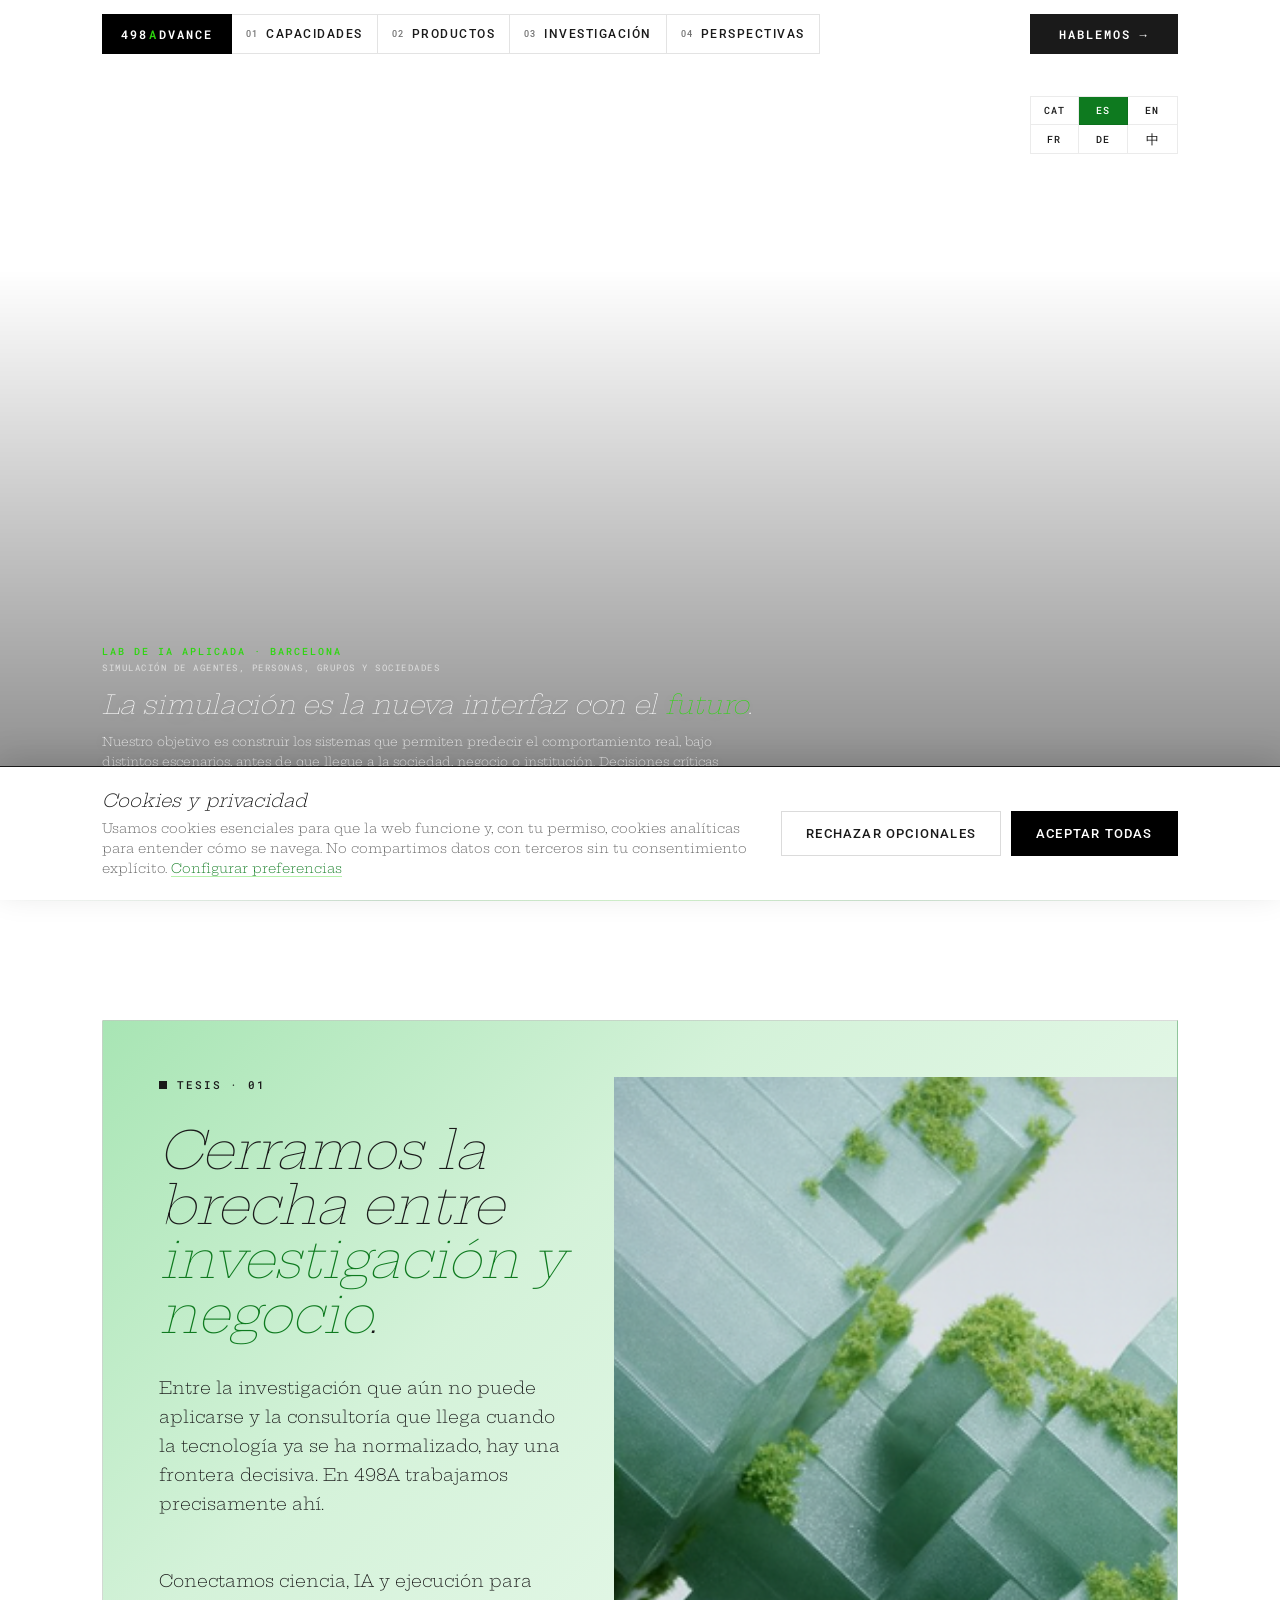
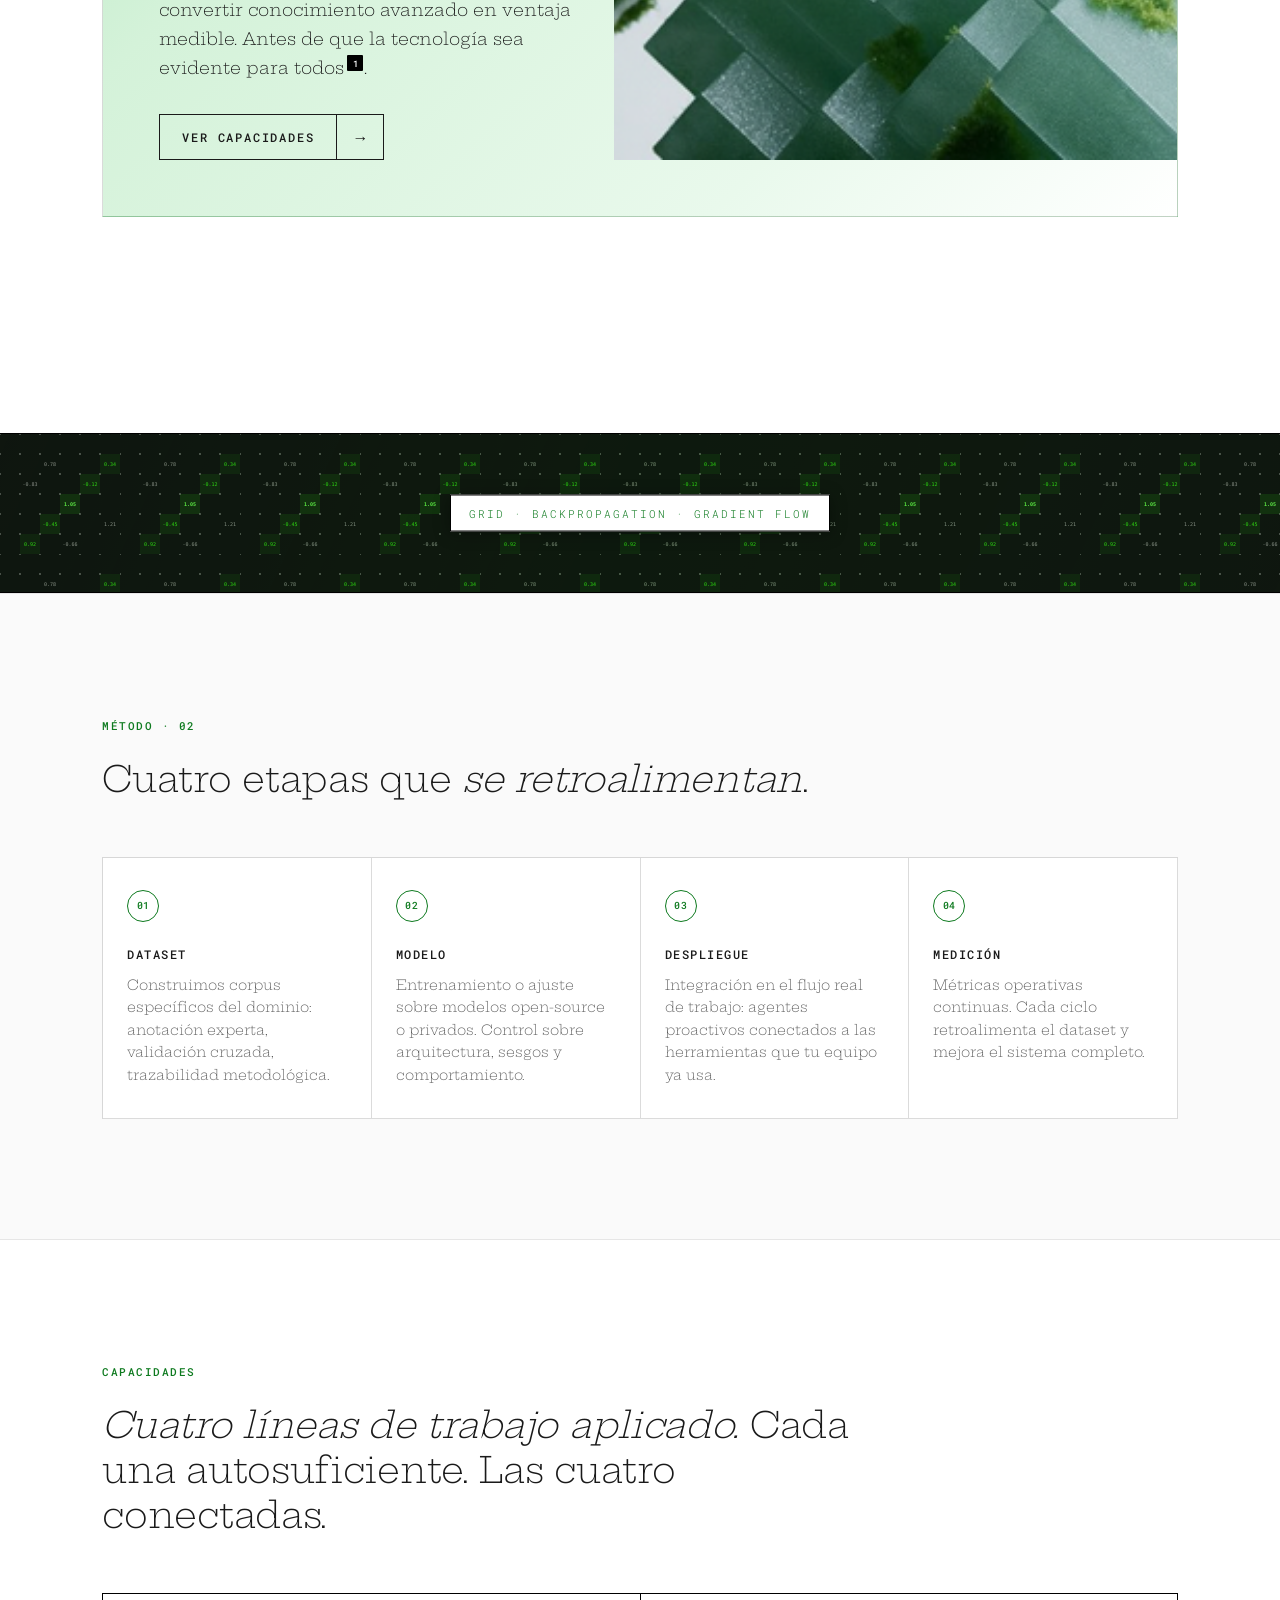
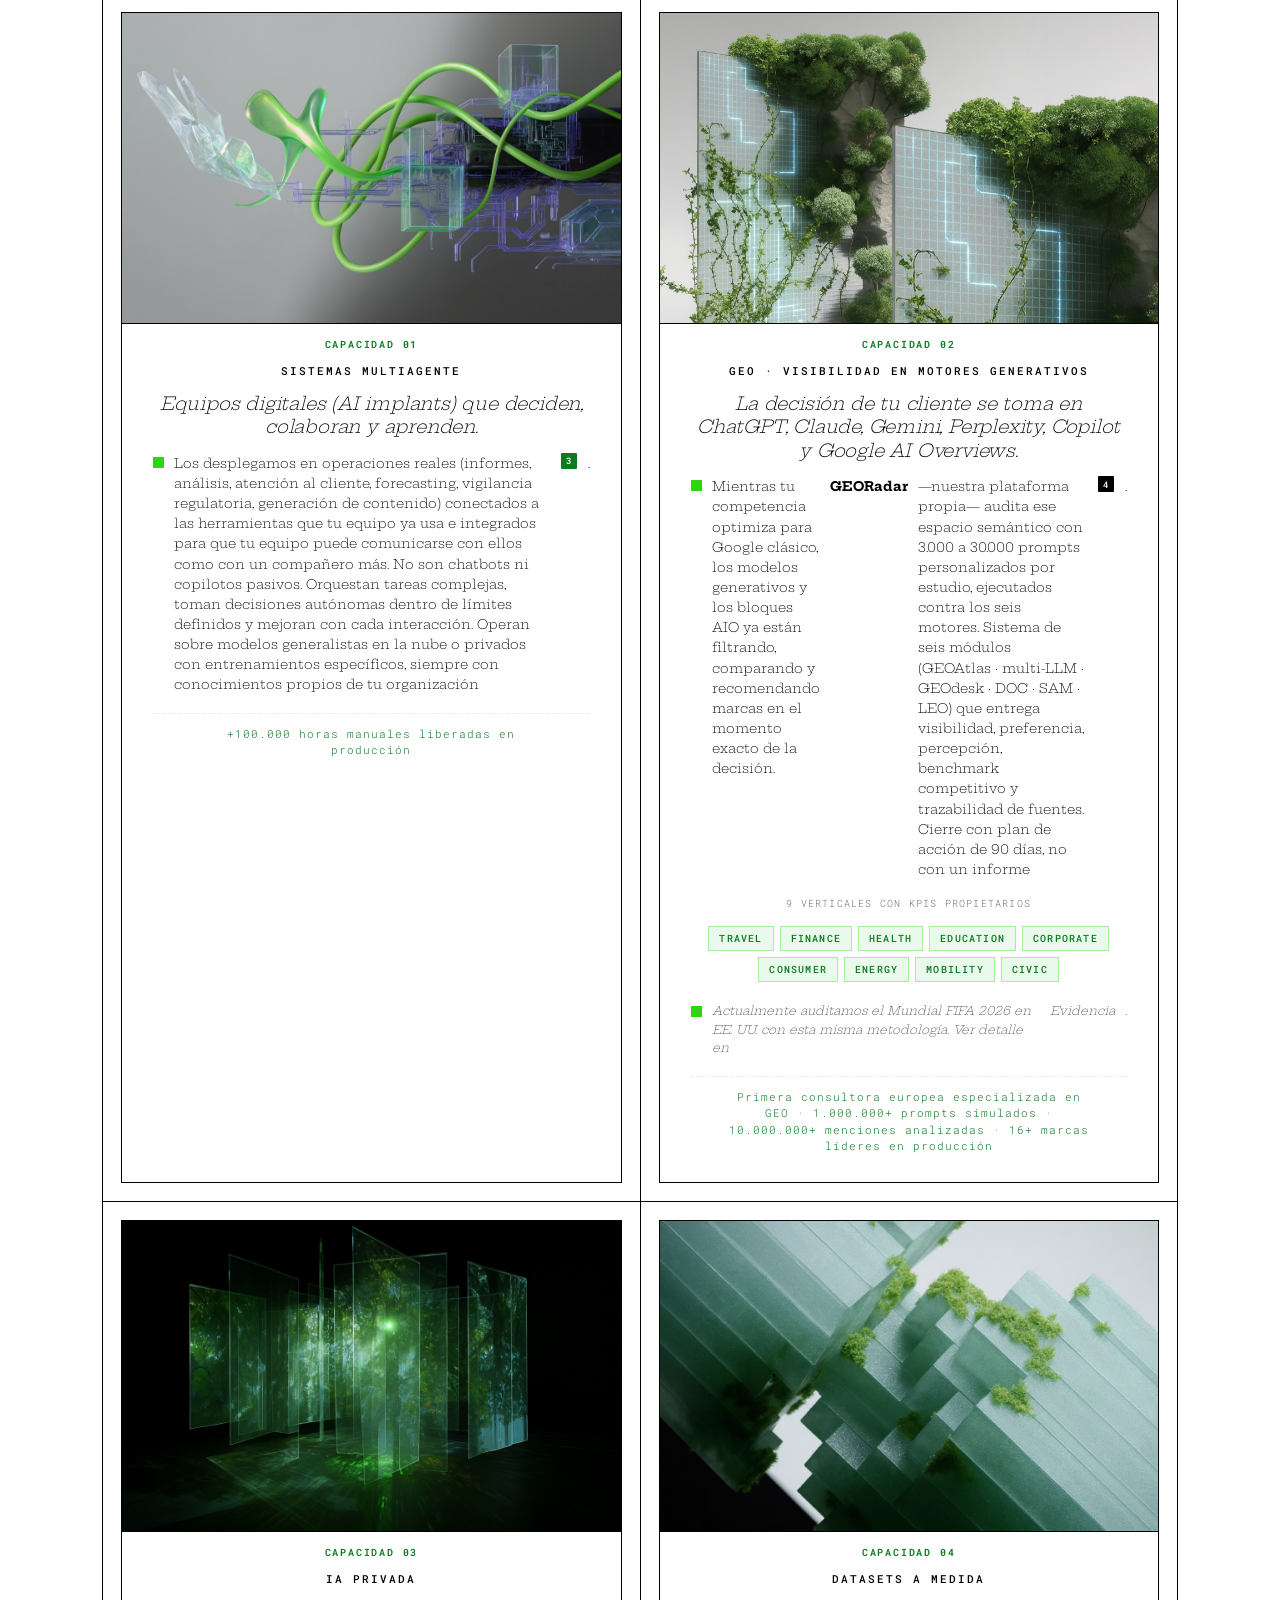
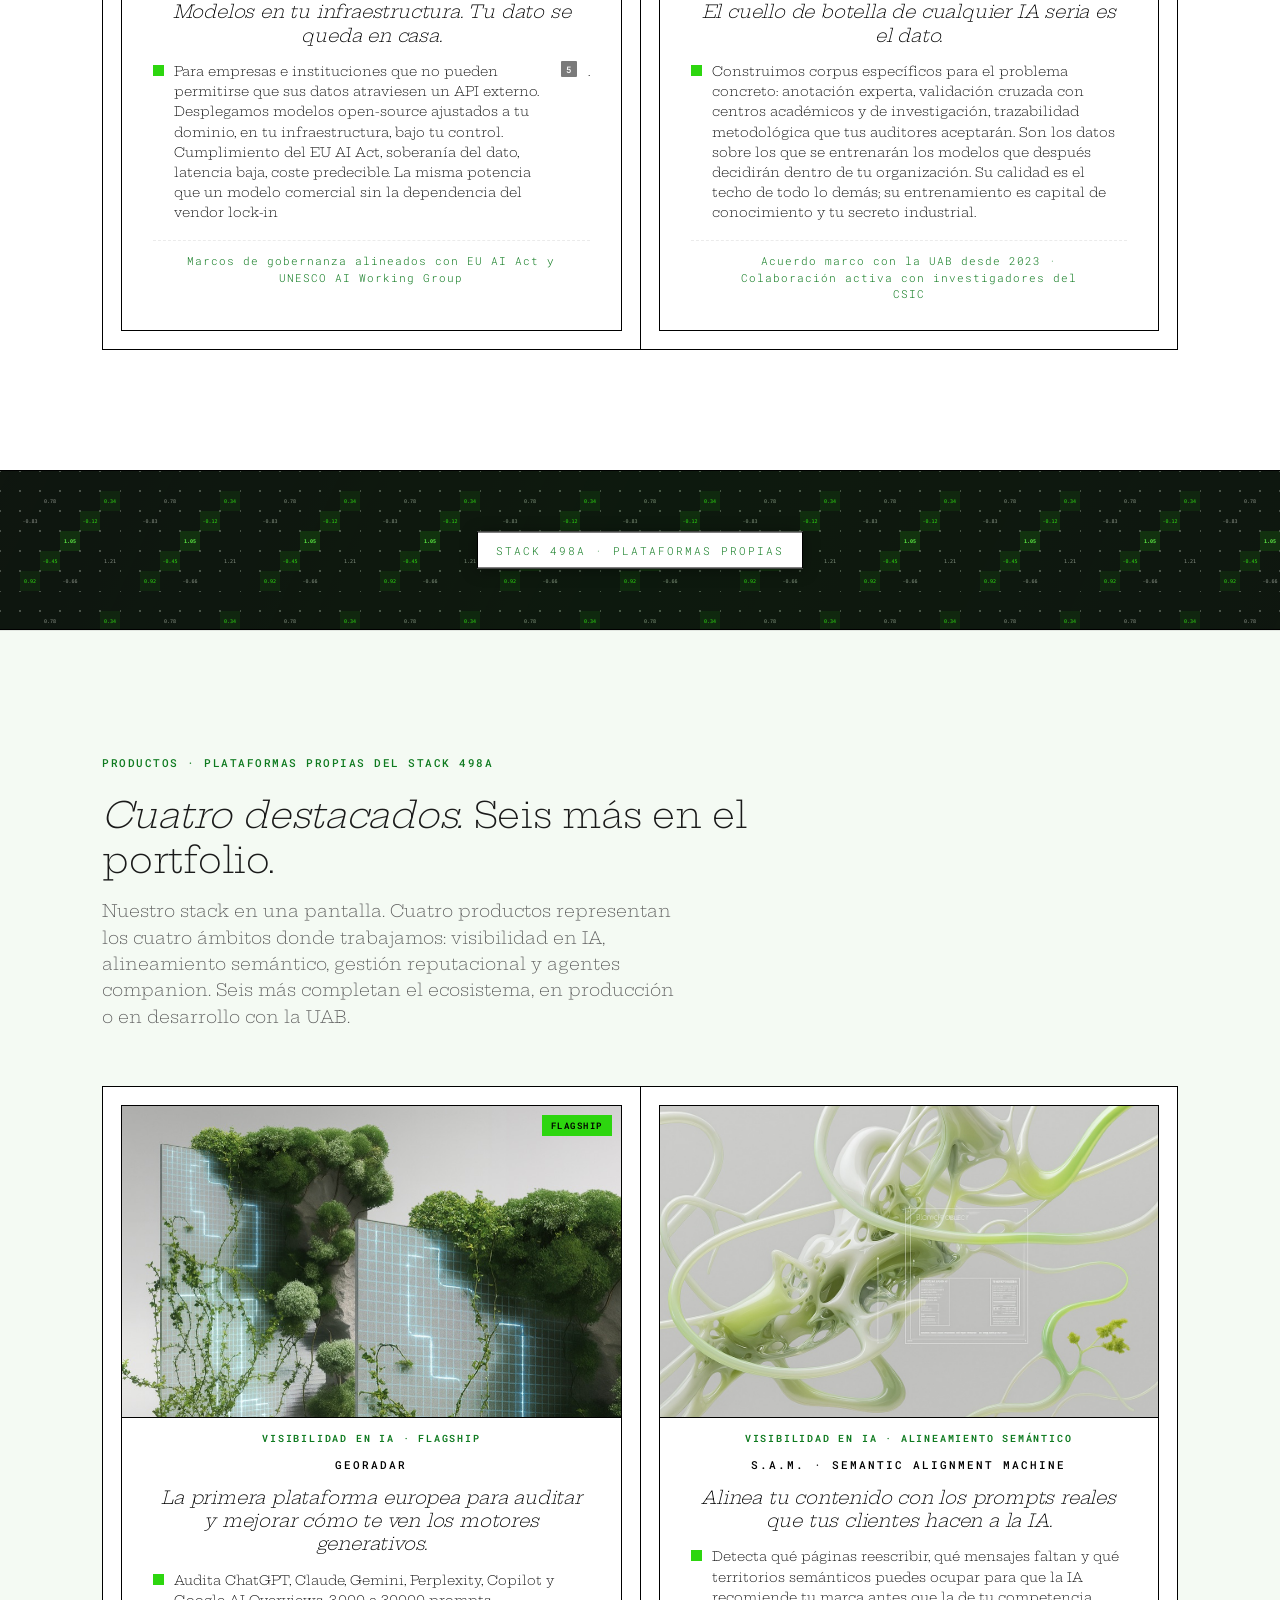
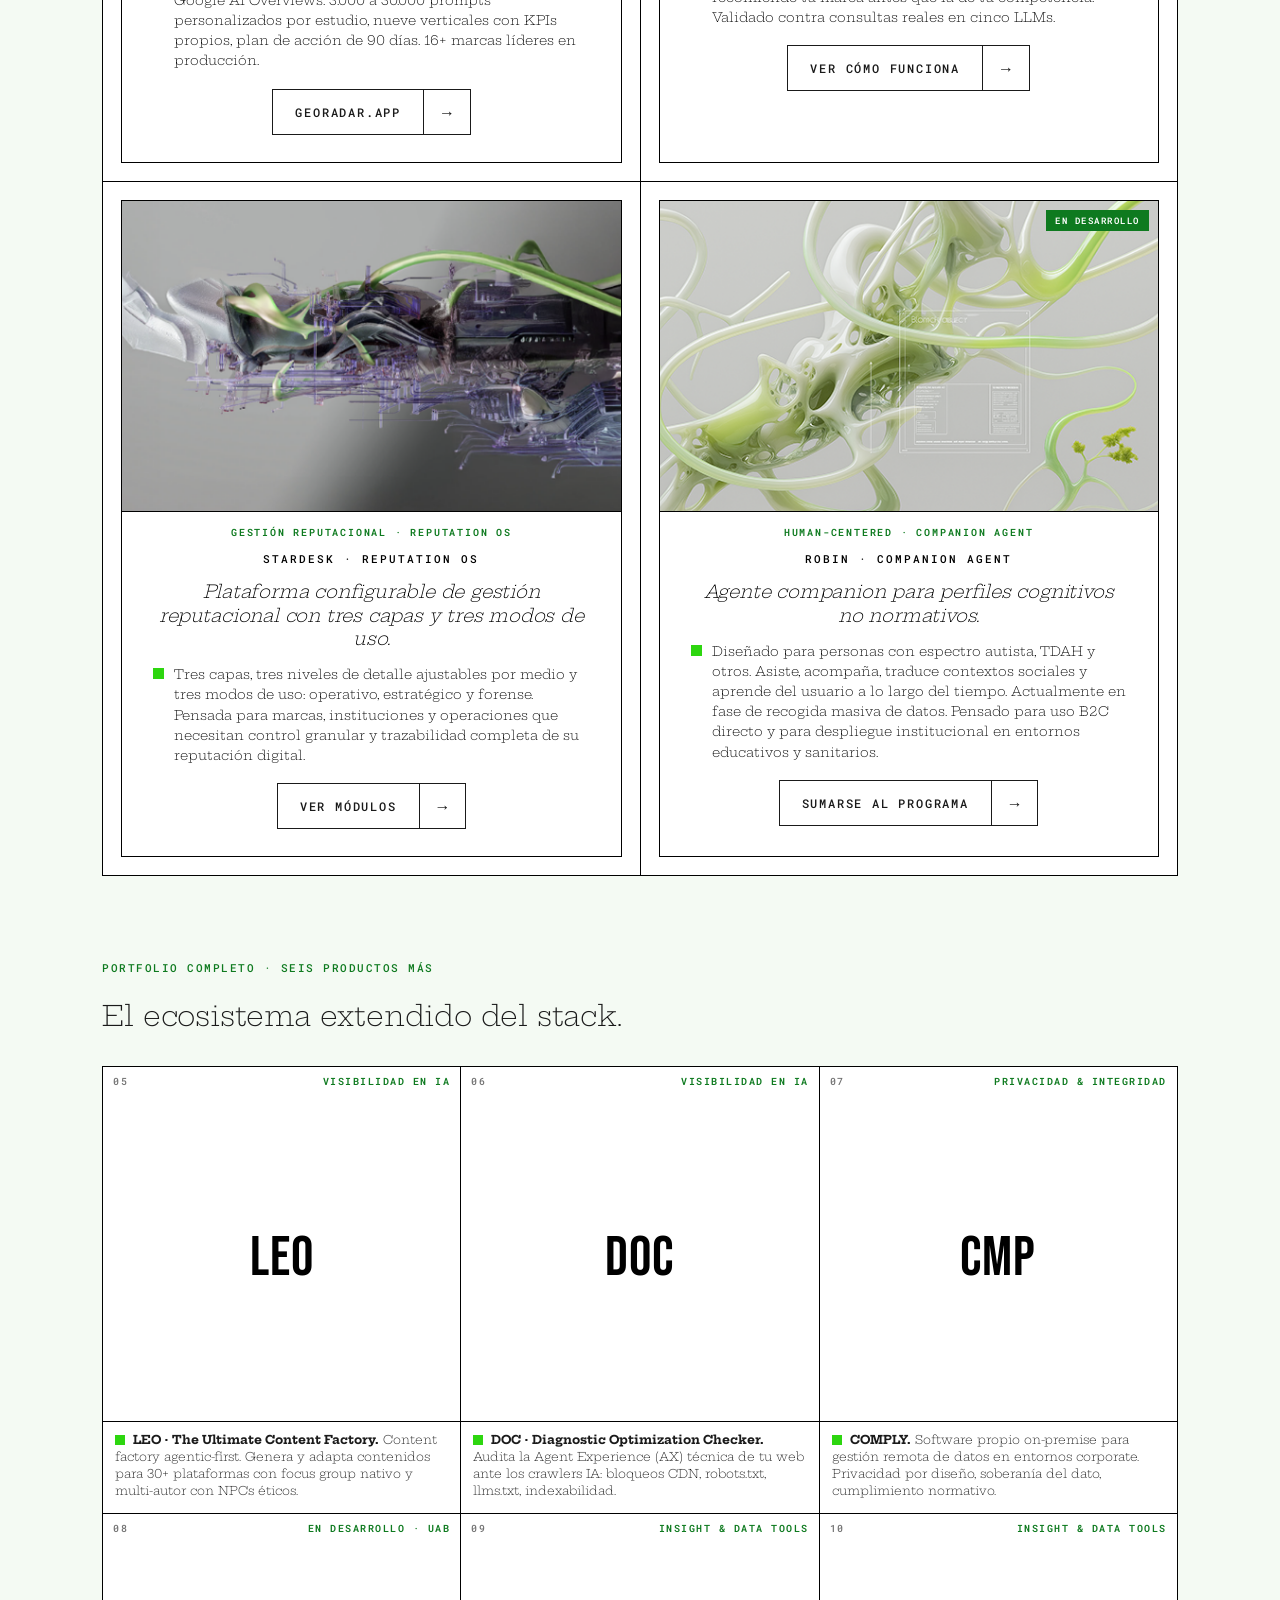
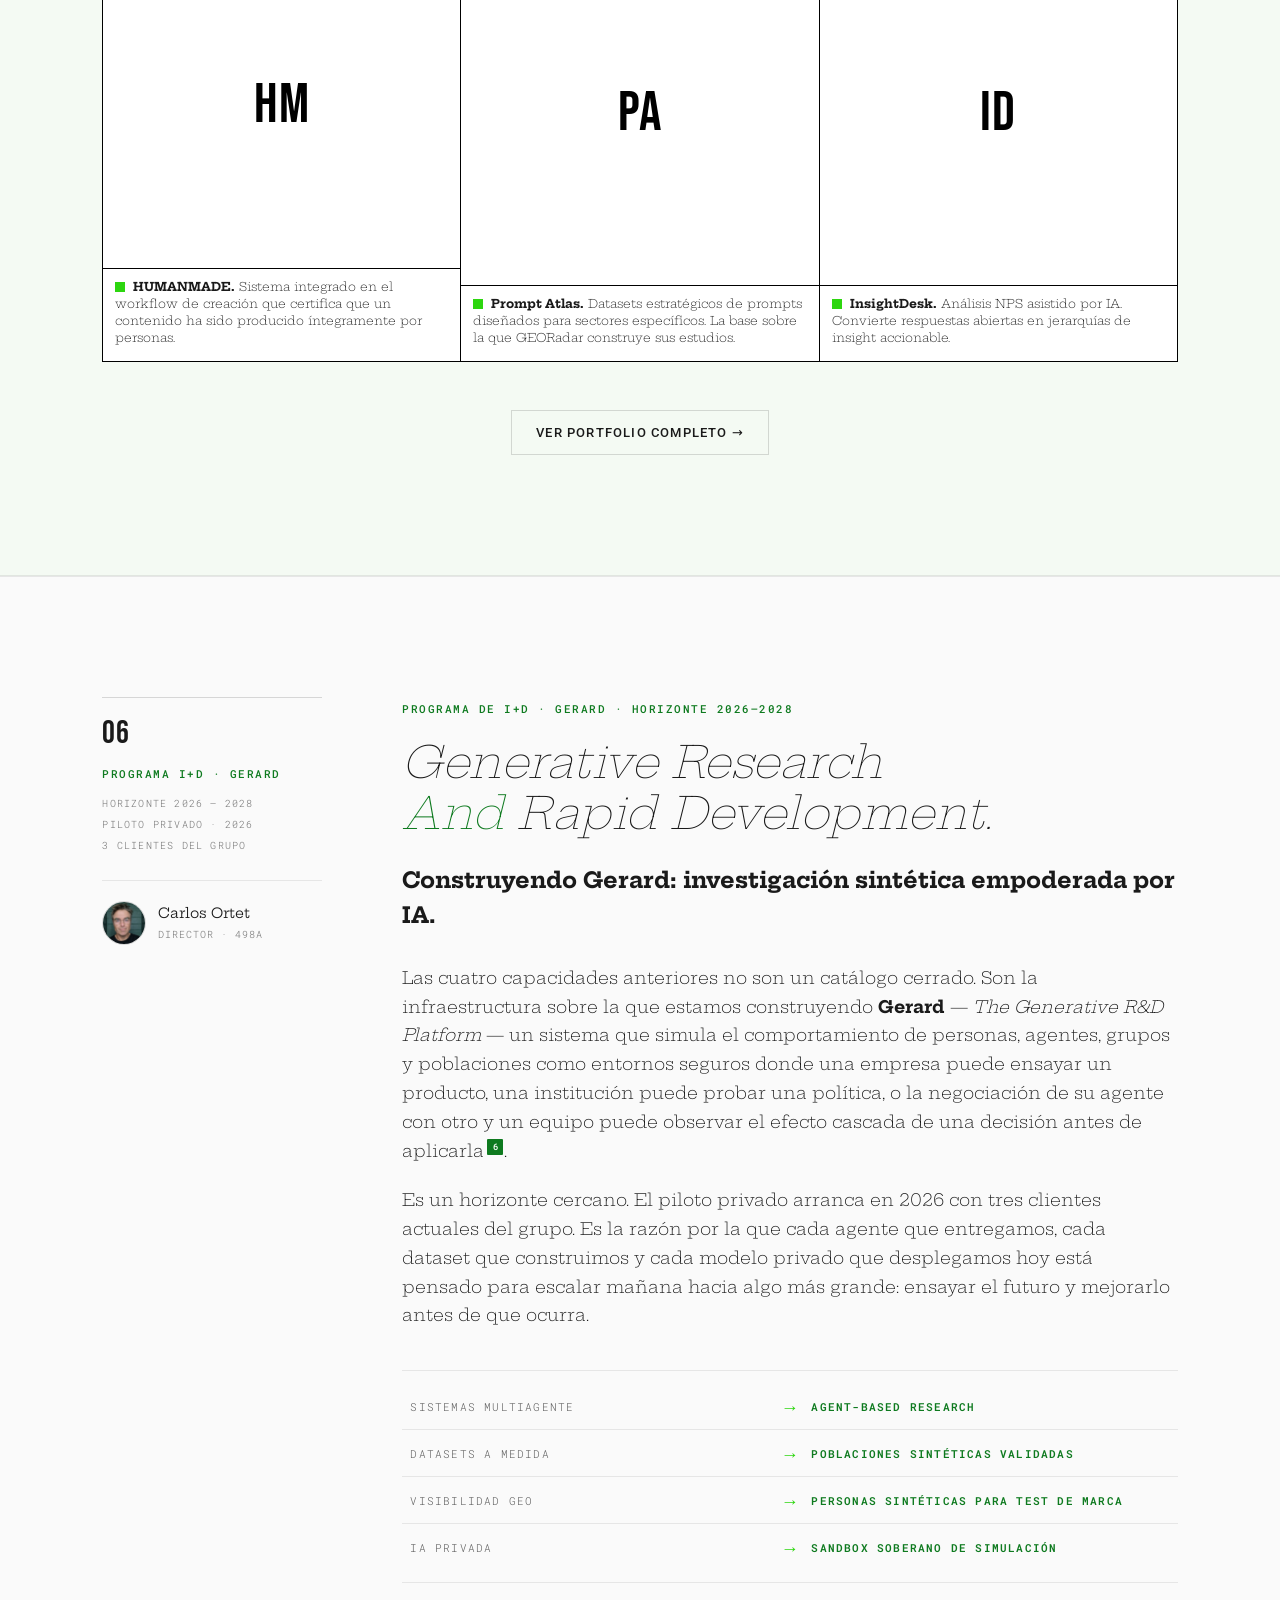
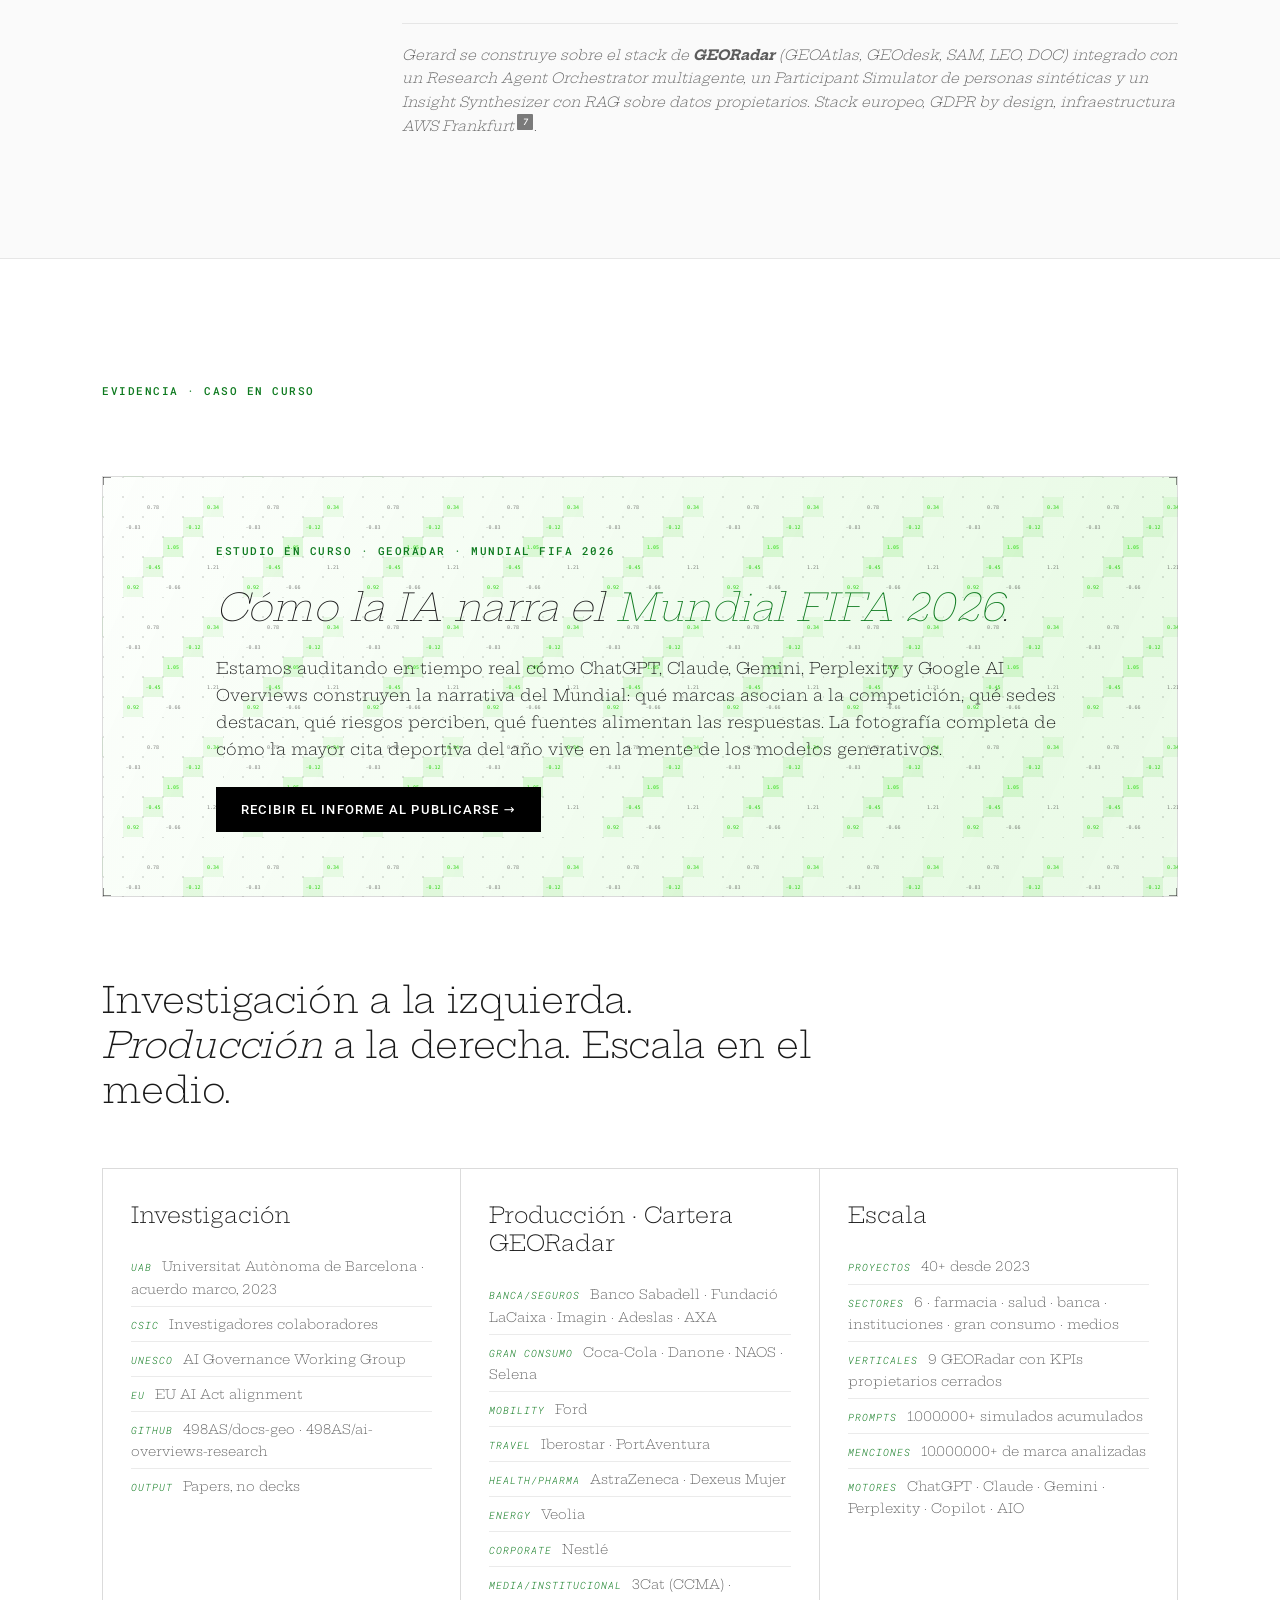
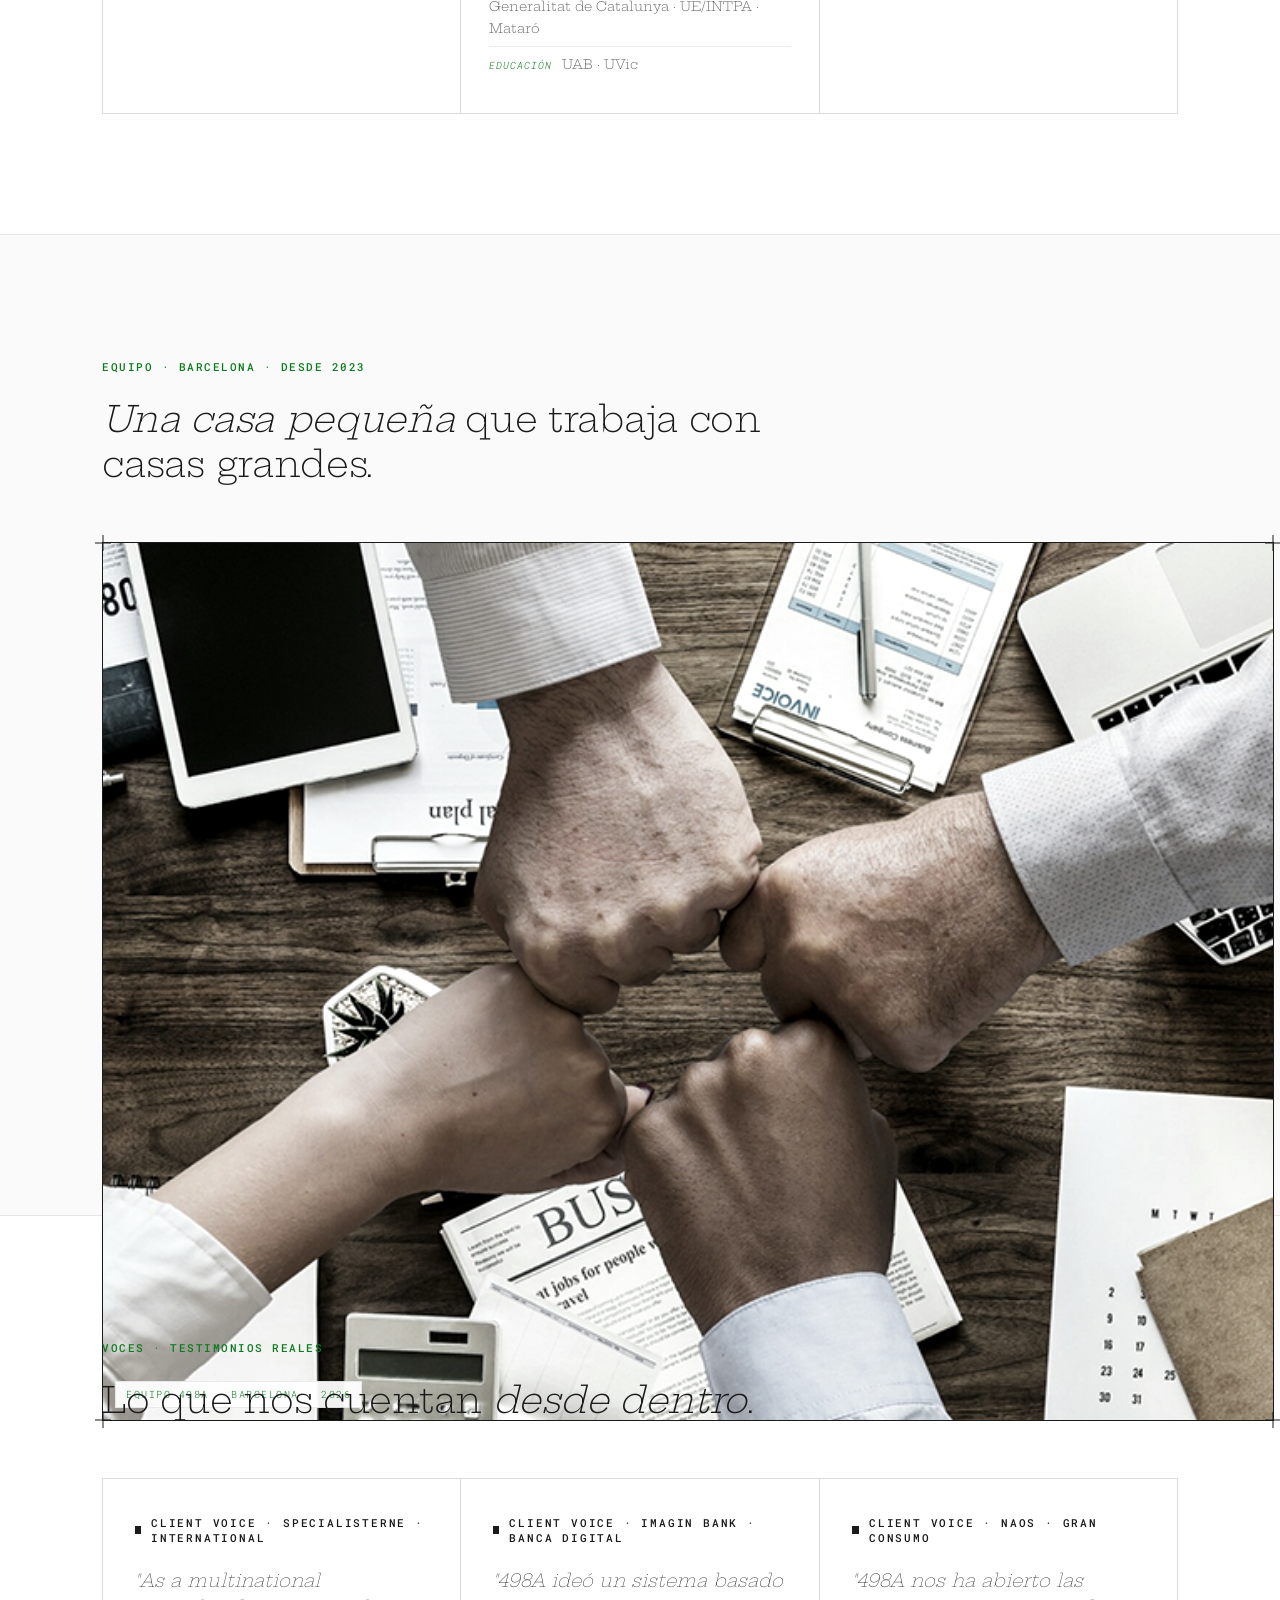
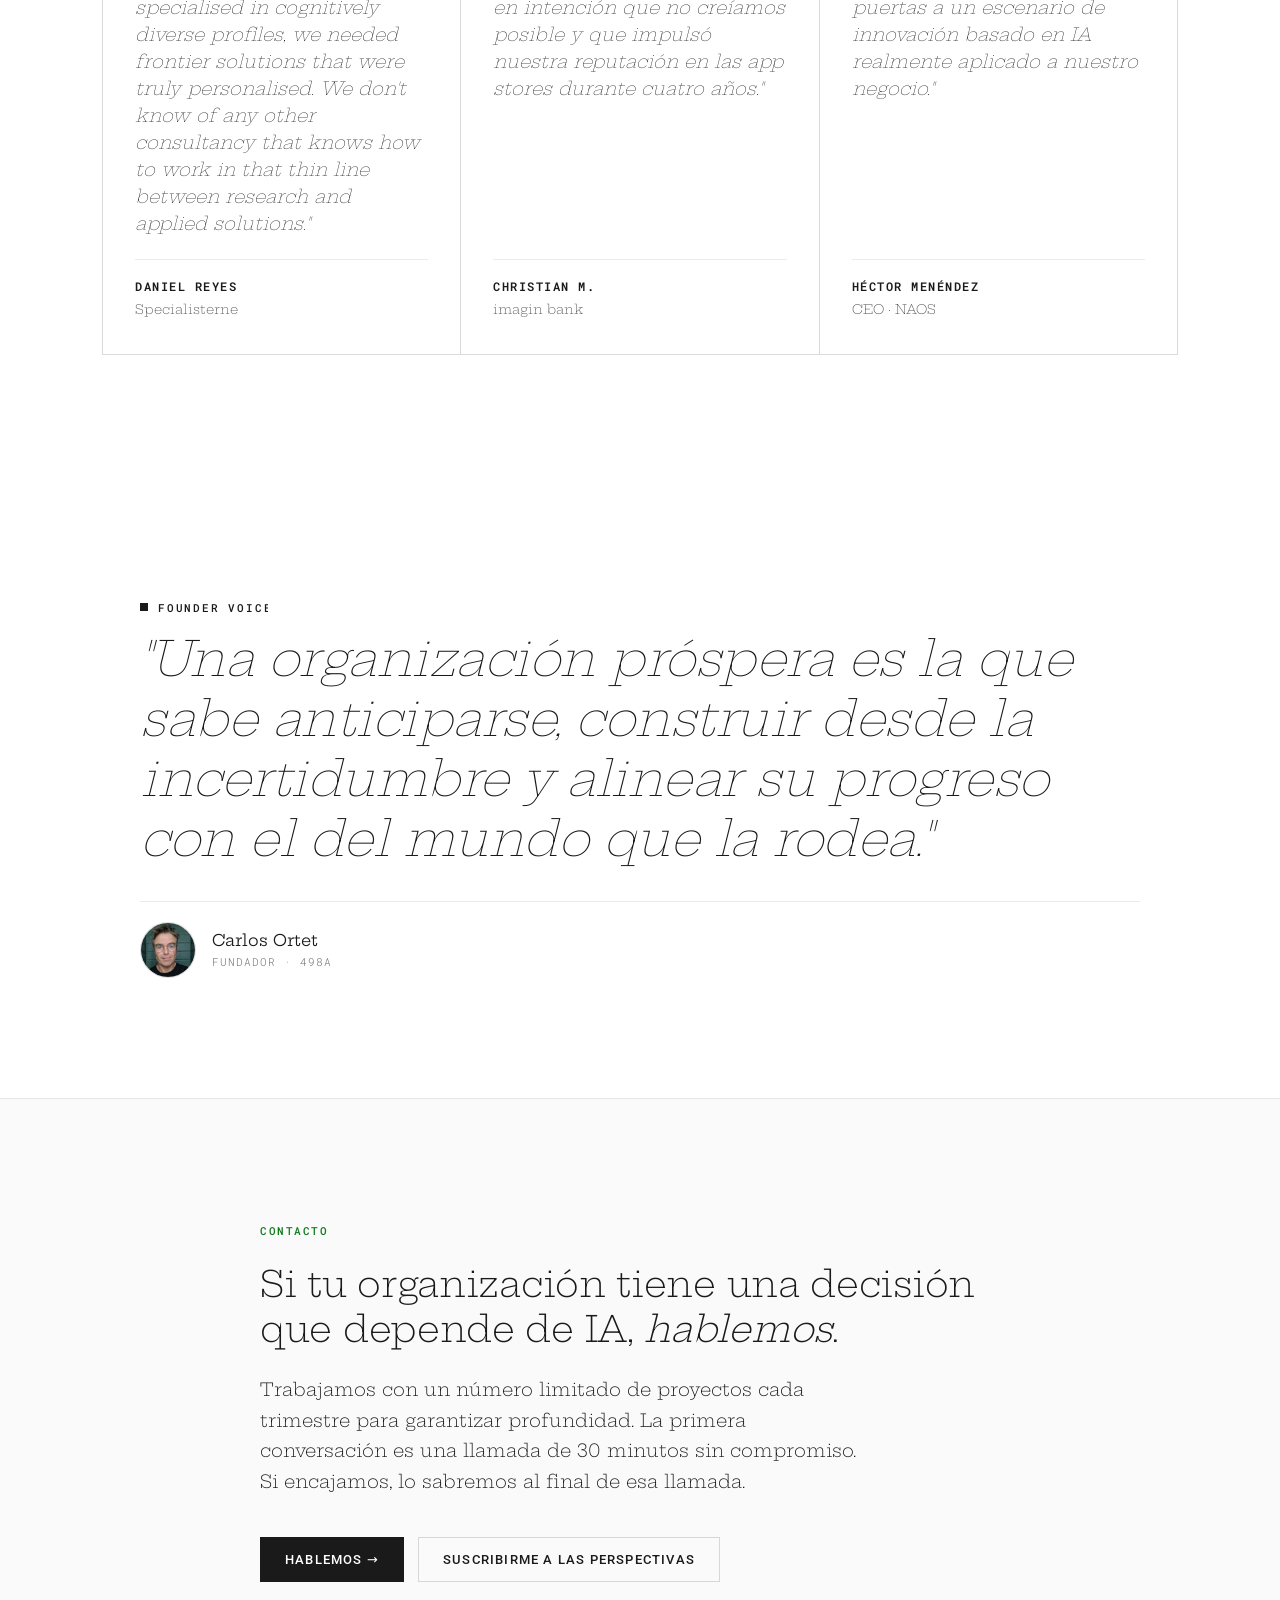
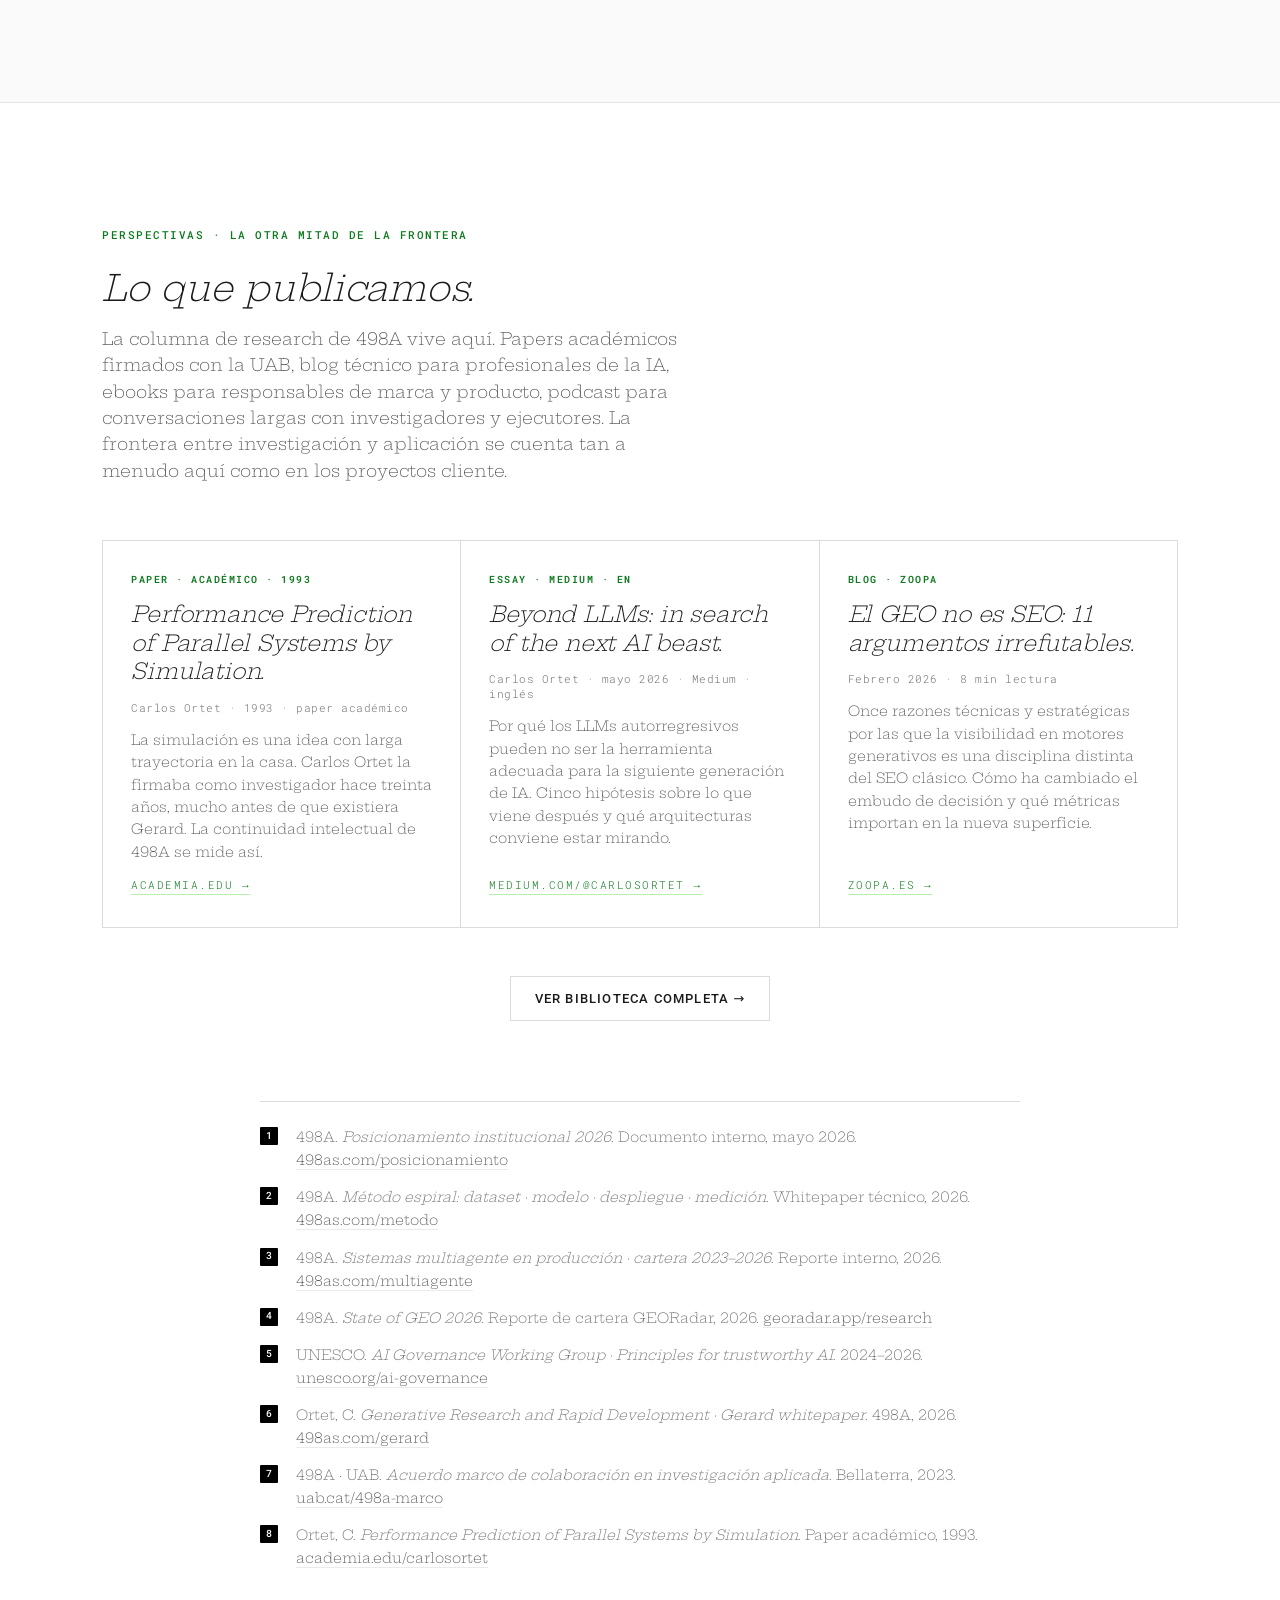
==== 498Adesign/index.html @ a508c4d8 "metodo · v2 · reducción al 30% (eliminados 2 párrafos de body) Aplicada opción B del análisis: mante" ====
<!doctype html>
<html lang="es">
<head>
<meta charset="utf-8">
<meta name="viewport" content="width=device-width,initial-scale=1">
<title>498A · Consultoría de IA aplicada · Investigación con horizonte Gerard · Barcelona</title>
<meta name="description" content="498A es una consultora de IA aplicada con un programa de investigación a medio plazo orientado a la simulación de personas, grupos y sociedades. Barcelona, desde 2023.">
<link rel="stylesheet" href="tokens.css">
<style>
  /* ===================================================================
     498A · home pública v1 · 2026-05-19
     Reutiliza el CSS de componentes del playground v6.
     Eliminados: módulos UI (forms/badges/table/code), blog-post demo.
     =================================================================== */

  * { box-sizing: border-box; margin: 0; padding: 0; }
  html, body {
    background: var(--498-white);
    color: #1A1A1A;
    font-family: var(--498-family-body);
    font-weight: 300;
    -webkit-font-smoothing: antialiased;
  }
  img, video { max-width: 100%; display: block; }

  :root {
    --pg-line:        rgba(0, 0, 0, .08);
    --pg-line-strong: rgba(0, 0, 0, .14);
    --pg-line-mid:    rgba(0, 0, 0, .11);
    --pg-text:        #1A1A1A;
    --pg-text-muted:  #5C5C5C;
    --pg-text-faint:  #717171;
    --pg-paper:       #FAFAFA;
    --pg-paper-green: #F4FAF3;
    --pg-section-pad-y: 120px;

    --pg-pattern: url('assets/patterns/grid-backprop.svg');
    --pg-rail-width: 148px;
  }

  @media (max-width: 900px) {
    :root { --pg-section-pad-y: 72px; }
  }

  section {
    padding: var(--pg-section-pad-y) var(--498-page-pad);
    position: relative;
  }
  .container { max-width: var(--498-content-max); margin: 0 auto; }
  .narrow    { max-width: 760px;  margin: 0 auto; }

  /* === ACCESIBILIDAD === */
  .skip-link {
    position: fixed; top: 0; left: 0; z-index: 100;
    padding: 14px 22px;
    background: var(--498-black); color: var(--498-white);
    font-family: var(--498-family-mono); font-size: 13px;
    letter-spacing: 1.5px; text-transform: uppercase; font-weight: 600;
    text-decoration: none;
    border: 2px solid var(--498-green);
    transform: translateY(-150%);
    transition: transform .15s ease-out;
  }
  .skip-link:focus { transform: translateY(0); outline: none; }

  a:focus-visible, button:focus-visible, input:focus-visible,
  select:focus-visible, textarea:focus-visible, [tabindex]:focus-visible {
    outline: 2px solid var(--498-green);
    outline-offset: 2px;
    border-radius: 0;
  }
  .cookie-toggle input:focus-visible + .cookie-toggle__track {
    outline: 2px solid var(--498-green);
    outline-offset: 2px;
  }

  .sr-only {
    position: absolute;
    width: 1px; height: 1px;
    padding: 0; margin: -1px;
    overflow: hidden;
    clip: rect(0, 0, 0, 0);
    white-space: nowrap;
    border: 0;
  }

  /* === TIPOGRAFÍA === */
  h1, h2, h3, h4 { color: var(--pg-text); font-weight: 300; }
  p { color: var(--pg-text-muted); }

  .ed-display-1 {
    font-family: var(--498-family-body); font-style: italic; font-weight: 200;
    font-size: 64px; line-height: 1.05; letter-spacing: -1.2px;
    color: var(--pg-text);
  }
  .ed-display-2 {
    font-family: var(--498-family-body); font-style: italic; font-weight: 200;
    font-size: 44px; line-height: 1.15; letter-spacing: -.5px;
  }
  .ed-display-3 {
    font-family: var(--498-family-body); font-weight: 300;
    font-size: 36px; line-height: 1.25; letter-spacing: -.3px;
  }
  .ed-h2 {
    font-family: var(--498-family-body); font-weight: 300;
    font-size: 28px; line-height: 1.3; letter-spacing: -.2px;
  }
  .ed-h3 {
    font-family: var(--498-family-body); font-weight: 300;
    font-size: 22px; line-height: 1.35; letter-spacing: -.1px;
  }
  .ed-lead {
    font-family: var(--498-family-body); font-weight: 300;
    font-size: 22px; line-height: 1.55; color: var(--pg-text);
  }
  .ed-body {
    font-family: var(--498-family-body); font-weight: 300;
    font-size: 16px; line-height: 1.7; color: var(--pg-text-muted);
  }
  .ed-small {
    font-family: var(--498-family-body); font-weight: 300;
    font-size: 14px; line-height: 1.65; color: var(--pg-text-muted);
  }
  @media (max-width: 720px) {
    .ed-display-1 { font-size: 40px; }
    .ed-display-2 { font-size: 30px; }
    .ed-display-3 { font-size: 26px; }
    .ed-h2 { font-size: 22px; }
    .ed-lead { font-size: 18px; }
  }

  .eyebrow {
    font-family: var(--498-family-mono);
    font-size: 11px;
    letter-spacing: 1.5px;
    text-transform: uppercase;
    color: var(--498-green-deep);
    font-weight: 500;
    display: inline-block;
    margin-bottom: 20px;
  }

  /* === NAV === */
  .nav {
    position: fixed; top: 0; left: 0; right: 0; z-index: 30;
    display: flex; align-items: stretch;
    padding: 14px var(--498-page-pad);
    background: transparent;
    border-bottom: 0;
    gap: 0;
  }
  .nav__brand-box {
    display: inline-flex; align-items: center;
    padding: 0 18px;
    background: var(--498-black);
    color: var(--498-white);
    border: 1px solid var(--498-black);
    font-family: var(--498-family-mono); font-size: 12px;
    letter-spacing: 2px; text-transform: uppercase; font-weight: 600;
    text-decoration: none;
    white-space: nowrap;
    height: 40px;
    transition: background .2s;
  }
  .nav__brand-box em { color: var(--498-green); font-style: normal; margin: 0 1px; }
  .nav__brand-box:hover { background: var(--498-green-deep); border-color: var(--498-green-deep); }

  .nav__links { display: inline-flex; }
  .nav__link-box {
    display: inline-flex; align-items: center;
    padding: 0 14px;
    border: 1px solid var(--pg-line-mid);
    border-left: 0;
    color: var(--pg-text); text-decoration: none;
    font-family: var(--498-family-ui); font-size: 12px;
    letter-spacing: 1.5px; text-transform: uppercase; font-weight: 500;
    background: var(--498-white);
    height: 40px;
    transition: border-color .2s, color .2s, background .2s;
  }
  .nav__link-box:hover {
    border-color: var(--498-green-deep);
    color: var(--498-green-deep);
    background: var(--498-green-50);
    z-index: 1;
  }
  .nav__link-box .num {
    font-size: 9px; color: var(--pg-text-faint); margin-right: 8px; letter-spacing: 1px;
  }
  .nav__link-box:hover .num { color: var(--498-green-deep); }

  .nav__spacer { flex: 1; background: transparent; border: 0; height: 40px; }

  .nav__cta-box {
    display: inline-flex; align-items: center; justify-content: center;
    padding: 0 18px;
    width: var(--pg-rail-width);
    background: var(--pg-text); color: var(--498-white);
    font-family: var(--498-family-mono); font-size: 12px;
    letter-spacing: 2px; text-transform: uppercase; font-weight: 600;
    text-decoration: none;
    border: 1px solid var(--pg-text);
    height: 40px;
    transition: background .2s, border-color .2s;
  }
  .nav__cta-box:hover { background: var(--498-green-deep); border-color: var(--498-green-deep); }

  @media (max-width: 900px) {
    .nav { flex-wrap: wrap; padding: 12px var(--498-page-pad); }
    .nav__spacer { display: none; }
    .nav__links { flex: 1 0 100%; order: 3; flex-wrap: wrap; margin-top: 8px; }
    .nav__link-box {
      padding: 0 12px; font-size: 11px; height: 36px;
      border-left: 1px solid var(--pg-line-mid);
      border-right: 0;
    }
    .nav__link-box:last-child { border-right: 1px solid var(--pg-line-mid); }
    .nav__cta-box { border-left: 1px solid var(--pg-text); }
  }

  /* === HERO FULL-BLEED === */
  .hero-fullbleed {
    position: relative;
    height: 100vh;
    min-height: 640px;
    width: 100%;
    overflow: hidden;
  }
  .hero-fullbleed__video {
    position: absolute; inset: 0;
    width: 100%; height: 100%;
    object-fit: cover;
    z-index: 0;
  }
  .hero-fullbleed::after {
    content: "";
    position: absolute; inset: 0;
    z-index: 1;
    background: linear-gradient(180deg, rgba(0,0,0,0) 30%, rgba(0,0,0,.55) 100%);
    pointer-events: none;
  }
  .hero-fullbleed__content {
    position: relative; z-index: 2;
    height: 100%;
    padding: 0 var(--498-page-pad) 64px;
    display: flex; flex-direction: column; justify-content: flex-end;
    color: var(--498-white);
    max-width: 1100px;
  }
  /* Hero text · escala muy reducida: bloque entero ≤ 35-40% del viewport */
  .hero-fullbleed__eyebrow {
    display: flex; flex-direction: column;
    gap: 4px;
    margin-bottom: 16px;
    font-family: var(--498-family-mono);
    text-transform: uppercase;
    font-weight: 500;
    line-height: 1.3;
  }
  .hero-fullbleed__eyebrow .primary {
    color: var(--498-green);
    font-size: 10px;
    letter-spacing: 2px;
  }
  .hero-fullbleed__eyebrow .secondary {
    color: rgba(255,255,255,.62);
    font-size: 9px;
    letter-spacing: 1.5px;
    font-weight: 400;
  }
  .hero-fullbleed__display {
    color: var(--498-white);
    font-family: var(--498-family-body); font-style: italic; font-weight: 200;
    font-size: 26px; line-height: 1.18; letter-spacing: -0.3px;
    margin-bottom: 12px;
    max-width: 860px;
    text-shadow: 0 1px 24px rgba(0,0,0,.4);
  }
  .hero-fullbleed__display em { color: var(--498-green); font-style: italic; }
  .hero-fullbleed__lead {
    font-family: var(--498-family-body); font-weight: 300;
    color: rgba(255,255,255,.84);
    font-size: 12px; line-height: 1.6;
    max-width: 620px;
    margin-bottom: 8px;
    text-shadow: 0 1px 12px rgba(0,0,0,.4);
  }
  .hero-fullbleed__sub {
    color: rgba(255,255,255,.72);
    max-width: 560px;
    margin-bottom: 20px;
    font-size: 11px;
    font-style: italic;
    line-height: 1.5;
    text-shadow: 0 1px 12px rgba(0,0,0,.4);
  }
  .hero-fullbleed__cta { display: flex; gap: 10px; align-items: center; flex-wrap: wrap; }
  .hero-fullbleed__cta .btn-on-video,
  .hero-fullbleed__cta .btn-ghost-on-video {
    padding: 11px 20px; font-size: 12px; letter-spacing: 1px;
  }
  @media (max-width: 720px) {
    .hero-fullbleed__display { font-size: 22px; }
    .hero-fullbleed__lead { font-size: 12px; }
    .hero-fullbleed__sub { font-size: 10px; }
  }

  .lang-grid {
    position: absolute; top: 96px; right: var(--498-page-pad); z-index: 2;
    display: grid;
    grid-template-columns: repeat(3, 1fr);
    grid-auto-rows: 28px;
    width: var(--pg-rail-width);
    background: rgba(255,255,255,.94);
    border: 1px solid var(--pg-line);
  }
  .lang-grid__cell {
    display: inline-flex; align-items: center; justify-content: center;
    font-family: var(--498-family-mono); font-size: 10px;
    letter-spacing: 1.2px; text-transform: uppercase; font-weight: 500;
    color: var(--pg-text); text-decoration: none;
    border-right: 1px solid var(--pg-line);
    border-bottom: 1px solid var(--pg-line);
    background: transparent;
    transition: background .2s, color .2s;
  }
  .lang-grid__cell:nth-child(3n) { border-right: 0; }
  .lang-grid__cell:nth-child(n+4) { border-bottom: 0; }
  .lang-grid__cell:hover {
    background: var(--498-green-50);
    color: var(--498-green-deep);
  }
  .lang-grid__cell.is-active {
    background: var(--498-green-deep);
    color: var(--498-white);
  }
  .lang-grid__cell.lang-cjk {
    font-size: 13px; letter-spacing: 0; text-transform: none; font-weight: 400;
  }
  @media (max-width: 720px), (pointer: coarse) {
    .lang-grid { grid-auto-rows: 44px; grid-template-columns: repeat(3, 52px); }
  }

  /* === BUTTONS === */
  .btn-on-video {
    background: var(--498-white); color: var(--pg-text);
    padding: 14px 24px;
    font-family: var(--498-family-ui); font-size: 13px; font-weight: 500;
    text-transform: uppercase; letter-spacing: 1.2px;
    text-decoration: none; display: inline-flex; align-items: center; gap: 10px;
    border: 1px solid var(--498-white);
    transition: background .2s, color .2s, border-color .2s;
  }
  .btn-on-video:hover { background: var(--498-green); color: var(--498-black); border-color: var(--498-green); }
  .btn-ghost-on-video {
    background: transparent; color: var(--498-white);
    padding: 14px 24px;
    font-family: var(--498-family-ui); font-size: 13px; font-weight: 500;
    text-transform: uppercase; letter-spacing: 1.2px;
    text-decoration: none; display: inline-flex; align-items: center; gap: 10px;
    border: 1px solid rgba(255,255,255,.6);
    transition: border-color .2s, color .2s, background .2s;
  }
  .btn-ghost-on-video:hover { border-color: var(--498-green); color: var(--498-green); background: rgba(255,255,255,.06); }

  .btn-light {
    background: var(--pg-text); color: var(--498-white);
    padding: 14px 24px;
    font-family: var(--498-family-ui); font-size: 13px; font-weight: 500;
    text-transform: uppercase; letter-spacing: 1.2px;
    text-decoration: none; display: inline-flex; align-items: center; gap: 10px;
    border: 1px solid var(--pg-text);
    transition: background .2s, color .2s, border-color .2s;
  }
  .btn-light:hover { background: var(--498-green-deep); border-color: var(--498-green-deep); }
  .btn-ghost-light {
    background: transparent; color: var(--pg-text);
    padding: 14px 24px;
    font-family: var(--498-family-ui); font-size: 13px; font-weight: 500;
    text-transform: uppercase; letter-spacing: 1.2px;
    text-decoration: none; display: inline-flex; align-items: center; gap: 10px;
    border: 1px solid var(--pg-line-strong);
    transition: border-color .2s, color .2s;
  }
  .btn-ghost-light:hover { border-color: var(--498-green-deep); color: var(--498-green-deep); }

  .btn-solid-dark {
    background: var(--498-black); color: var(--498-white);
    padding: 14px 24px;
    font-family: var(--498-family-ui); font-size: 13px; font-weight: 500;
    text-transform: uppercase; letter-spacing: 1.2px;
    text-decoration: none; display: inline-flex; align-items: center; gap: 10px;
    border: 1px solid var(--498-black);
    transition: background .2s, border-color .2s;
    white-space: nowrap;
  }
  .btn-solid-dark:hover { background: var(--498-green-deep); border-color: var(--498-green-deep); }

  /* === VISION HERO CARD === */
  .vision-section {
    background: var(--498-white);
    position: relative;
  }
  .vision-section::after {
    content: "";
    position: absolute; left: 0; right: 0; top: 0; height: 1px;
    background: linear-gradient(to right, transparent, var(--498-green-deep) 30%, var(--498-green) 50%, var(--498-green-deep) 70%, transparent);
    opacity: .2;
  }
  .vision-hero-card {
    position: relative;
    border: 1px solid var(--pg-line-strong);
    background:
      linear-gradient(135deg,
        var(--498-green-200) 0%,
        var(--498-green-100) 35%,
        var(--498-green-50) 75%,
        var(--498-white) 100%);
    padding: 56px;
    margin-bottom: 96px;
    min-height: 480px;
    overflow: hidden;
    display: grid;
    grid-template-columns: minmax(360px, 0.9fr) 1.1fr;
    gap: 40px;
    align-items: center;
  }
  @media (max-width: 900px) {
    .vision-hero-card {
      grid-template-columns: 1fr;
      padding: 40px 32px;
      min-height: 0;
      gap: 32px;
    }
  }
  .vision-hero-card__content {
    display: flex; flex-direction: column;
    gap: 32px;
    align-items: flex-start;
  }
  .eyebrow-square {
    display: inline-flex; align-items: center; gap: 10px;
    font-family: var(--498-family-mono); font-size: 11px;
    letter-spacing: 1.8px; text-transform: uppercase;
    color: var(--pg-text); font-weight: 500;
  }
  .eyebrow-square::before {
    content: "";
    display: inline-block;
    width: 8px; height: 8px;
    background: var(--pg-text);
  }
  .vision-hero-card__claim {
    font-family: var(--498-family-body);
    font-weight: 200;
    font-size: 52px;
    line-height: 1.05;
    letter-spacing: -1px;
    color: var(--pg-text);
    margin: 0;
    max-width: 100%;
    font-style: italic;
  }
  @media (max-width: 1100px) { .vision-hero-card__claim { font-size: 42px; } }
  @media (max-width: 720px)  { .vision-hero-card__claim { font-size: 30px; } }

  .btn-split { display: inline-flex; align-items: stretch; text-decoration: none; }
  .btn-split__label {
    padding: 14px 22px;
    border: 1px solid var(--pg-text);
    font-family: var(--498-family-mono); font-size: 12px;
    letter-spacing: 1.8px; text-transform: uppercase;
    color: var(--pg-text); font-weight: 500;
    line-height: 1; display: inline-flex; align-items: center;
    background: transparent;
    transition: background .2s, color .2s;
  }
  .btn-split__arrow {
    padding: 14px 18px;
    border: 1px solid var(--pg-text);
    border-left: 0;
    color: var(--pg-text);
    font-family: var(--498-family-mono); font-size: 16px;
    line-height: 1; display: inline-flex; align-items: center;
    background: transparent;
    transition: background .2s, color .2s;
  }
  .btn-split:hover .btn-split__label,
  .btn-split:hover .btn-split__arrow { background: var(--pg-text); color: var(--498-white); }

  .vision-hero-card__visual {
    position: relative;
    height: 100%;
    min-height: 380px;
    margin: -56px -56px -56px 0;
    overflow: hidden;
  }
  .vision-hero-card__visual img {
    width: 100%; height: 100%;
    object-fit: cover;
    object-position: center;
    display: block;
  }
  @media (max-width: 900px) {
    .vision-hero-card__visual {
      margin: 0 -32px -40px -32px;
      min-height: 260px;
    }
  }

  .vision-grid {
    display: grid;
    grid-template-columns: 220px 1fr;
    gap: 80px;
    max-width: 1100px;
    margin: 0 auto;
  }
  @media (max-width: 900px) {
    .vision-grid { grid-template-columns: 1fr; gap: 40px; }
  }
  .vision-meta {
    position: sticky; top: 100px;
    align-self: start;
    border-top: 1px solid var(--pg-line-strong);
    padding-top: 20px;
  }
  @media (max-width: 900px) { .vision-meta { position: static; } }
  .vision-meta__num {
    font-family: var(--498-family-display);
    font-size: 32px;
    color: var(--pg-text);
    letter-spacing: 1px;
    margin-bottom: 16px;
    line-height: 1;
  }
  .vision-meta__label {
    font-family: var(--498-family-mono); font-size: 11px;
    color: var(--498-green-deep); letter-spacing: 1.5px;
    text-transform: uppercase; font-weight: 500;
    margin-bottom: 16px;
  }
  .vision-meta__line {
    font-family: var(--498-family-mono); font-size: 10px;
    color: var(--pg-text-faint); letter-spacing: 1.2px;
    text-transform: uppercase;
    margin-bottom: 8px;
  }

  .pullquote-inset {
    margin: 32px 0;
    padding: 8px 0 8px 24px;
    border-left: 2px solid var(--498-green-deep);
  }
  .pullquote-inset__text {
    font-family: var(--498-family-body);
    font-style: italic; font-weight: 200;
    font-size: 26px; line-height: 1.4;
    color: var(--pg-text);
    letter-spacing: -.3px;
  }
  .pullquote-inset__attr {
    font-family: var(--498-family-mono); font-size: 10px;
    color: var(--pg-text-faint); letter-spacing: 1.5px;
    text-transform: uppercase; margin-top: 14px;
  }
  @media (max-width: 720px) { .pullquote-inset__text { font-size: 20px; } }

  /* === BOX COLLECTIONS === */
  .box-collection {
    display: grid;
    border-top: 1px solid var(--pg-line-strong);
    border-left: 1px solid var(--pg-line-strong);
    overflow: hidden;
  }
  .box-collection--5 { grid-template-columns: repeat(5, 1fr); }
  .box-collection--4 { grid-template-columns: repeat(4, 1fr); }
  .box-collection--3 { grid-template-columns: repeat(3, 1fr); }
  .box-collection--2 { grid-template-columns: repeat(2, 1fr); }
  @media (max-width: 900px) {
    .box-collection--5 { grid-template-columns: repeat(3, 1fr); }
    .box-collection--4, .box-collection--3 { grid-template-columns: repeat(2, 1fr); }
  }
  @media (max-width: 600px) {
    .box-collection--5, .box-collection--4, .box-collection--3, .box-collection--2 { grid-template-columns: repeat(2, 1fr); }
  }
  @media (max-width: 420px) {
    .box-collection--5, .box-collection--4, .box-collection--3, .box-collection--2 { grid-template-columns: 1fr; }
  }
  .box-collection > * {
    border-right: 1px solid var(--pg-line-strong);
    border-bottom: 1px solid var(--pg-line-strong);
  }

  /* Persiana */
  .box-collection--persiana > * {
    transform: scaleY(0);
    transform-origin: top;
    opacity: 0;
    transition: transform .55s cubic-bezier(.2,.8,.25,1), opacity .55s ease-out;
  }
  .box-collection--persiana.in-view > *:nth-child(1) { transform: scaleY(1); opacity: 1; transition-delay: .05s; }
  .box-collection--persiana.in-view > *:nth-child(2) { transform: scaleY(1); opacity: 1; transition-delay: .15s; }
  .box-collection--persiana.in-view > *:nth-child(3) { transform: scaleY(1); opacity: 1; transition-delay: .25s; }
  .box-collection--persiana.in-view > *:nth-child(4) { transform: scaleY(1); opacity: 1; transition-delay: .35s; }
  .box-collection--persiana.in-view > *:nth-child(5) { transform: scaleY(1); opacity: 1; transition-delay: .45s; }
  .box-collection--persiana.in-view > *:nth-child(6) { transform: scaleY(1); opacity: 1; transition-delay: .55s; }
  @media (prefers-reduced-motion: reduce) {
    .box-collection--persiana > * { transform: none; opacity: 1; transition: none; }
  }

  /* Frame-cross */
  .box-collection--frame-cross {
    border: 0;
    overflow: visible;
    gap: 20px;
    padding: 10px;
  }
  .box-collection--frame-cross > * {
    border: 1px solid var(--pg-line-strong);
    position: relative;
    overflow: visible;
    background: var(--498-white);
  }
  .box-collection--frame-cross > *::before {
    content: "";
    position: absolute;
    inset: -7px;
    pointer-events: none;
    background:
      url("data:image/svg+xml;utf8,<svg xmlns='http://www.w3.org/2000/svg' width='14' height='14'><path d='M0 7H14M7 0V14' stroke='%231A1A1A' stroke-width='1'/></svg>") 0   0   / 14px 14px no-repeat,
      url("data:image/svg+xml;utf8,<svg xmlns='http://www.w3.org/2000/svg' width='14' height='14'><path d='M0 7H14M7 0V14' stroke='%231A1A1A' stroke-width='1'/></svg>") 100% 0   / 14px 14px no-repeat,
      url("data:image/svg+xml;utf8,<svg xmlns='http://www.w3.org/2000/svg' width='14' height='14'><path d='M0 7H14M7 0V14' stroke='%231A1A1A' stroke-width='1'/></svg>") 0   100% / 14px 14px no-repeat,
      url("data:image/svg+xml;utf8,<svg xmlns='http://www.w3.org/2000/svg' width='14' height='14'><path d='M0 7H14M7 0V14' stroke='%231A1A1A' stroke-width='1'/></svg>") 100% 100% / 14px 14px no-repeat;
  }
  .box-collection--frame-cross > *:hover::before {
    background:
      url("data:image/svg+xml;utf8,<svg xmlns='http://www.w3.org/2000/svg' width='14' height='14'><path d='M0 7H14M7 0V14' stroke='%230E7A1F' stroke-width='1'/></svg>") 0   0   / 14px 14px no-repeat,
      url("data:image/svg+xml;utf8,<svg xmlns='http://www.w3.org/2000/svg' width='14' height='14'><path d='M0 7H14M7 0V14' stroke='%230E7A1F' stroke-width='1'/></svg>") 100% 0   / 14px 14px no-repeat,
      url("data:image/svg+xml;utf8,<svg xmlns='http://www.w3.org/2000/svg' width='14' height='14'><path d='M0 7H14M7 0V14' stroke='%230E7A1F' stroke-width='1'/></svg>") 0   100% / 14px 14px no-repeat,
      url("data:image/svg+xml;utf8,<svg xmlns='http://www.w3.org/2000/svg' width='14' height='14'><path d='M0 7H14M7 0V14' stroke='%230E7A1F' stroke-width='1'/></svg>") 100% 100% / 14px 14px no-repeat;
  }

  /* Periodic */
  .box-collection--periodic {
    background: var(--498-black);
    gap: 1px;
    padding: 1px;
    border: 0;
    overflow: visible;
  }
  .box-collection--periodic > * {
    border: 0 !important;
    background: var(--498-white);
    padding: 0;
    position: relative;
    display: grid;
    grid-template-rows: auto 1fr 1px auto;
    min-height: 200px;
    aspect-ratio: 4 / 5;
    overflow: hidden;
    cursor: default;
    transition: background .2s;
  }
  .box-collection--periodic > *:hover { background: var(--498-green-50); }
  .periodic__meta {
    display: flex; justify-content: space-between; align-items: center;
    padding: 8px 10px;
    font-family: var(--498-family-mono);
    font-size: 10px; letter-spacing: 1.5px;
    text-transform: uppercase;
  }
  .periodic__num { color: var(--pg-text-faint); font-weight: 500; }
  .periodic__tag { color: var(--498-green-deep); font-weight: 600; }
  .periodic__symbol {
    display: flex; align-items: center; justify-content: center;
    font-family: var(--498-family-display);
    font-size: 56px; line-height: 1;
    letter-spacing: 1px;
    color: var(--498-black);
    text-transform: uppercase;
    padding: 0 12px;
    text-align: center;
  }
  .box-collection--periodic > *:hover .periodic__symbol { color: var(--498-green-deep); }
  .periodic__divider { background: var(--498-black); width: 100%; height: 1px; }
  .periodic__desc {
    padding: 10px 12px 14px;
    font-family: var(--498-family-body);
    font-weight: 300;
    font-size: 12px; line-height: 1.4;
    color: var(--pg-text);
    margin: 0;
  }
  .periodic__desc::before {
    content: "";
    display: inline-block;
    width: 10px; height: 10px;
    background: var(--498-green);
    margin-right: 8px;
    vertical-align: -1px;
  }
  @media (max-width: 900px) {
    .box-collection--periodic.box-collection--3 { grid-template-columns: repeat(3, 1fr); }
  }
  @media (max-width: 600px) {
    .box-collection--periodic.box-collection--3 { grid-template-columns: repeat(2, 1fr); }
    .periodic__symbol { font-size: 42px; }
  }

  /* Service cards */
  .box-collection--service-cards {
    background: var(--498-black);
    gap: 1px;
    padding: 1px;
    border: 0;
    overflow: visible;
  }
  .box-collection--service-cards > * {
    background: var(--498-white);
    display: flex;
    flex-direction: column;
    padding: 18px !important;
    border: 0 !important;
    overflow: hidden;
    transition: background .2s;
    position: relative;
  }
  .box-collection--service-cards > *::before {
    content: "";
    position: absolute;
    inset: 18px;
    border: 1px solid var(--498-black);
    pointer-events: none;
    z-index: 2;
  }
  .box-collection--service-cards > *:hover { background: var(--498-green-50); }
  .box-collection--service-cards > *:hover::before { border-color: var(--498-green-deep); }

  .service-card__image {
    width: 100%;
    aspect-ratio: 16 / 10;
    overflow: hidden;
    border-bottom: 1px solid var(--498-black);
    background: var(--pg-paper);
  }
  .service-card__image img {
    width: 100%; height: 100%; object-fit: cover; display: block;
  }
  .service-card__num {
    padding: 14px 32px 0;
    text-align: center;
    font-family: var(--498-family-mono);
    font-size: 10px;
    letter-spacing: 1.8px;
    text-transform: uppercase;
    color: var(--498-green-deep);
    font-weight: 600;
  }
  .service-card__title {
    padding: 12px 32px 8px;
    text-align: center;
    font-family: var(--498-family-mono);
    font-size: 11px;
    letter-spacing: 2px;
    text-transform: uppercase;
    font-weight: 500;
    color: var(--498-black);
    margin: 0;
  }
  .service-card__headline {
    padding: 6px 32px 14px;
    text-align: center;
    font-family: var(--498-family-body);
    font-weight: 300;
    font-style: italic;
    font-size: 18px;
    line-height: 1.3;
    color: var(--498-black);
    margin: 0;
    letter-spacing: -.2px;
  }
  .service-card__desc {
    padding: 0 32px 18px;
    font-family: var(--498-family-body);
    font-weight: 300;
    font-size: 13px;
    line-height: 1.55;
    color: var(--498-black);
    margin: 0;
    display: flex;
    align-items: flex-start;
    gap: 10px;
  }
  .service-card__desc::before {
    content: "";
    display: inline-block;
    flex-shrink: 0;
    width: 11px;
    height: 11px;
    background: var(--498-green);
    margin-top: 4px;
  }
  .service-card__proof {
    padding: 12px 32px 28px;
    font-family: var(--498-family-mono);
    font-size: 11px;
    color: var(--498-green-deep);
    letter-spacing: 1px;
    line-height: 1.5;
    text-align: center;
    border-top: 1px dashed var(--pg-line);
    margin: 0 32px;
  }
  .service-card__badge {
    position: absolute;
    top: 28px; right: 28px;
    z-index: 3;
    font-family: var(--498-family-mono);
    font-size: 9px;
    letter-spacing: 1.5px;
    text-transform: uppercase;
    font-weight: 600;
    padding: 5px 9px;
    background: var(--498-green-deep);
    color: var(--498-white);
    border-radius: 0;
  }
  @media (max-width: 900px) {
    .box-collection--service-cards.box-collection--2 { grid-template-columns: 1fr; }
  }
  @media (max-width: 600px) {
    .service-card__image { aspect-ratio: 16 / 9; }
  }

  /* === BOX (single) === */
  .box {
    background: var(--498-white);
    padding: 36px 32px;
    position: relative;
    transition: background .2s;
  }
  .box:hover { background: var(--pg-paper); }
  .box__num {
    position: absolute; top: 18px; right: 22px;
    font-family: var(--498-family-mono); font-size: 10px;
    color: var(--pg-text-faint); letter-spacing: 1.2px;
  }
  .box__tag {
    font-family: var(--498-family-mono); font-size: 11px;
    color: var(--498-green-deep); letter-spacing: 1.5px;
    text-transform: uppercase; font-weight: 500;
    margin-bottom: 20px; display: block;
  }
  .box__title { margin-bottom: 16px; }
  .box__desc { color: var(--pg-text-muted); margin-bottom: 20px; }
  .box__mark {
    width: 28px; height: 28px;
    margin-bottom: 20px;
    display: block;
    color: var(--498-green-deep);
    transition: color .2s, transform .4s ease;
  }
  .box:hover .box__mark { color: var(--498-green); transform: rotate(45deg); }
  .box__mark svg { width: 100%; height: 100%; display: block; }

  /* Pattern box */
  .box-pattern {
    padding: 40px 32px;
    background: var(--pg-pattern), var(--498-white);
    background-repeat: repeat;
    position: relative;
    overflow: hidden;
    isolation: isolate;
    animation: patternFlow 90s linear infinite;
  }
  .box-pattern::before {
    content: "";
    position: absolute; inset: -10%;
    background: linear-gradient(
      115deg,
      rgba(45, 214, 15, 0)    0%,
      rgba(45, 214, 15, 0.10) 30%,
      rgba(150, 150, 150, 0.06) 50%,
      rgba(14, 122, 31, 0.10) 70%,
      rgba(45, 214, 15, 0)    100%
    );
    background-size: 260% 260%;
    mix-blend-mode: multiply;
    pointer-events: none;
    animation: gradientDrift 28s ease-in-out infinite alternate;
    z-index: 0;
  }
  .box-pattern > * { position: relative; z-index: 1; }
  @media (prefers-reduced-motion: reduce) {
    .box-pattern, .box-pattern::before { animation: none; }
  }

  /* Box-paper-green */
  .box-paper-green {
    background: var(--pg-paper-green);
    padding: 36px 32px;
  }
  .box-paper-green .box-card__tag {
    font-family: var(--498-family-mono); font-size: 11px;
    color: var(--498-green-deep); letter-spacing: 1.5px;
    text-transform: uppercase; font-weight: 500;
    margin-bottom: 12px; display: block;
  }

  /* Method cells */
  .method-cell {
    background: var(--498-white);
    padding: 32px 24px;
  }
  .method-cell__circle {
    width: 32px; height: 32px;
    border: 1px solid var(--498-green-deep);
    border-radius: 50%;
    display: flex; align-items: center; justify-content: center;
    font-family: var(--498-family-mono); font-size: 10px;
    color: var(--498-green-deep); letter-spacing: .5px; font-weight: 500;
    margin-bottom: 24px;
  }
  .method-cell__title {
    font-family: var(--498-family-mono); font-size: 12px;
    color: var(--pg-text); letter-spacing: 1.5px;
    text-transform: uppercase; font-weight: 500;
    margin-bottom: 12px;
  }
  .method-cell__desc {
    font-family: var(--498-family-body); font-weight: 300;
    font-size: 14px; line-height: 1.6; color: var(--pg-text-muted);
  }

  /* Section helpers */
  .section-title-block { margin-bottom: 56px; max-width: 760px; }
  .section-title-block h2 { margin-bottom: 16px; }
  .section-title-block p { color: var(--pg-text-muted); max-width: 580px; font-size: 17px; line-height: 1.55; font-weight: 300; }
  .section-paper { background: var(--pg-paper); border-top: 1px solid var(--pg-line); border-bottom: 1px solid var(--pg-line); }
  .section-paper-green { background: var(--pg-paper-green); border-top: 1px solid var(--pg-line); border-bottom: 1px solid var(--pg-line); }

  /* Links + citas */
  a.link {
    color: var(--498-green-deep);
    text-decoration: none;
    border-bottom: 1px solid rgba(14,122,31,.35);
    transition: border-color .15s ease;
  }
  a.link:hover { border-bottom-color: var(--498-green-deep); }

  .cite-chat {
    display: inline-flex; align-items: center; justify-content: center;
    vertical-align: super;
    background: var(--498-black); color: var(--498-white);
    min-width: 16px; height: 16px; padding: 0 4px;
    font-family: var(--498-family-mono); font-size: 9px;
    font-weight: 500; line-height: 1; letter-spacing: .3px;
    text-decoration: none; margin: 0 1px 0 3px;
    border-radius: 1px;
    transition: background .15s ease, color .15s ease;
  }
  .cite-chat:hover { background: var(--498-green-deep); }
  .cite-chat--grey { background: var(--498-grey-500); color: var(--498-white); }
  .cite-chat--grey:hover { background: var(--498-grey-800); }
  .cite-chat--green { background: var(--498-green-deep); color: var(--498-white); }
  .cite-chat--green:hover { background: var(--498-green); color: var(--498-black); }

  .references {
    border-top: 1px solid var(--pg-line-strong);
    margin-top: 64px; padding: 24px 0 0;
    list-style: none; counter-reset: ref;
  }
  .references li {
    counter-increment: ref;
    padding-left: 36px; position: relative;
    margin-bottom: 14px;
    font-family: var(--498-family-body); font-size: 14px;
    line-height: 1.65; color: var(--pg-text-faint);
  }
  .references li::before {
    content: counter(ref);
    position: absolute; left: 0; top: 1px;
    background: var(--498-black); color: var(--498-white);
    width: 18px; height: 18px;
    display: inline-flex; align-items: center; justify-content: center;
    font-family: var(--498-family-mono); font-size: 10px;
    font-weight: 500; border-radius: 1px;
  }
  .references a {
    color: var(--pg-text-muted);
    border-bottom: 1px solid var(--pg-line);
    text-decoration: none;
  }
  .references a:hover { color: var(--498-green-deep); }

  /* Pull quote */
  .pull { max-width: 1000px; }
  .pull__text {
    font-family: var(--498-family-body); font-style: italic; font-weight: 200;
    font-size: 48px; line-height: 1.25; color: var(--pg-text);
    letter-spacing: -.5px;
  }
  @media (max-width: 720px) { .pull__text { font-size: 28px; } }
  .pull__attr {
    margin-top: 32px;
    font-family: var(--498-family-mono); font-size: 11px;
    letter-spacing: 2px; text-transform: uppercase;
    color: var(--498-green-deep); font-weight: 500;
  }

  /* Pattern band */
  .pattern-band {
    height: 160px;
    background: var(--pg-pattern), #0F1410;
    background-repeat: repeat;
    border-top: 1px solid var(--498-black);
    border-bottom: 1px solid var(--498-black);
    position: relative;
    overflow: hidden;
    isolation: isolate;
    animation: patternFlow 60s linear infinite;
  }
  @keyframes patternFlow {
    from { background-position: 0 0, 0 0; }
    to   { background-position: 120px 120px, 0 0; }
  }
  .pattern-band::before {
    content: "";
    position: absolute; inset: -20%;
    background: linear-gradient(
      115deg,
      rgba(45, 214, 15, 0)    0%,
      rgba(45, 214, 15, 0.18) 18%,
      rgba(150, 150, 150, 0.10) 38%,
      rgba(14, 122, 31, 0.22) 58%,
      rgba(150, 150, 150, 0.08) 78%,
      rgba(45, 214, 15, 0)    100%
    );
    background-size: 280% 280%;
    mix-blend-mode: soft-light;
    pointer-events: none;
    animation: gradientDrift 22s ease-in-out infinite alternate;
    z-index: 1;
  }
  @keyframes gradientDrift {
    0%   { background-position:   0% 50%; opacity: .85; }
    50%  { background-position: 100% 50%; opacity: 1;   }
    100% { background-position:  50%  0%; opacity: .9;  }
  }
  .pattern-band::after {
    content: "";
    position: absolute; inset: 0;
    background: linear-gradient(
      135deg,
      transparent 40%,
      rgba(45, 214, 15, 0.08) 50%,
      transparent 60%
    );
    background-size: 300% 300%;
    pointer-events: none;
    animation: shimmer 14s linear infinite;
    z-index: 2;
  }
  @keyframes shimmer {
    from { background-position: -50% -50%; }
    to   { background-position: 150% 150%; }
  }
  .pattern-band__label {
    position: absolute; top: 50%; left: 50%; transform: translate(-50%, -50%);
    font-family: var(--498-family-mono); font-size: 11px;
    color: var(--498-green-deep); letter-spacing: 2px;
    text-transform: uppercase; background: var(--498-white);
    padding: 10px 18px; border: 1px solid var(--498-black);
    z-index: 3;
    box-shadow: 0 2px 16px rgba(0,0,0,.35);
  }
  @media (prefers-reduced-motion: reduce) {
    .pattern-band, .pattern-band::before, .pattern-band::after { animation: none; }
  }

  /* Frame-cross corner marks */
  .frame-cross {
    position: relative;
    border: 1px solid var(--pg-text);
  }
  .frame-cross > .cnr {
    position: absolute;
    width: 16px; height: 16px;
    pointer-events: none;
    z-index: 4;
  }
  .frame-cross > .cnr::before,
  .frame-cross > .cnr::after {
    content: "";
    position: absolute;
    background: var(--pg-text);
  }
  .frame-cross > .cnr::before {
    top: 50%; transform: translateY(-50%);
    left: 0; right: 0; height: 1px;
  }
  .frame-cross > .cnr::after {
    left: 50%; transform: translateX(-50%);
    top: 0; bottom: 0; width: 1px;
  }
  .frame-cross > .cnr--tl { top: -8px;    left: -8px; }
  .frame-cross > .cnr--tr { top: -8px;    right: -8px; }
  .frame-cross > .cnr--bl { bottom: -8px; left: -8px; }
  .frame-cross > .cnr--br { bottom: -8px; right: -8px; }

  /* Typewriter */
  .typewriter {
    --chars: 10;
    --char-w: 0.78em;
    display: inline-block;
    overflow: hidden;
    white-space: nowrap;
    vertical-align: -0.18em;
    width: 0;
    border-right: 2px solid transparent;
  }
  .typewriter.is-typing {
    animation:
      typewriterReveal calc(var(--chars) * 0.085s) steps(var(--chars), end) forwards,
      typewriterCursorShow 0.01s linear forwards,
      typewriterCursorHide 0.01s linear forwards calc(var(--chars) * 0.085s + 0.15s);
  }
  @keyframes typewriterReveal {
    from { width: 0; }
    to   { width: calc(var(--chars) * var(--char-w)); }
  }
  @keyframes typewriterCursorShow { to { border-right-color: currentColor; } }
  @keyframes typewriterCursorHide { to { border-right-color: transparent; } }
  @media (prefers-reduced-motion: reduce) {
    .typewriter, .typewriter.is-typing { width: auto; border-right: 0; animation: none; }
  }

  /* Author block */
  .author-block {
    margin-top: 28px; padding-top: 20px;
    border-top: 1px solid var(--pg-line);
    display: flex; align-items: center; gap: 12px;
  }
  .author-block__photo {
    width: 44px; height: 44px;
    border-radius: 50%;
    object-fit: cover;
    border: 1px solid var(--pg-line-strong);
  }
  .author-block__name {
    font-family: var(--498-family-body); font-size: 14px;
    color: var(--pg-text); font-weight: 400; display: block;
  }
  .author-block__role {
    font-family: var(--498-family-mono); font-size: 10px;
    color: var(--pg-text-faint); letter-spacing: 1px; text-transform: uppercase;
  }

  /* === GERARD section connector === */
  .gerard-connector {
    margin: 40px 0;
    border-top: 1px solid var(--pg-line);
    border-bottom: 1px solid var(--pg-line);
    padding: 12px 0;
  }
  .gerard-connector__row {
    display: grid;
    grid-template-columns: 1fr auto 1fr;
    gap: 16px;
    align-items: center;
    padding: 14px 8px;
    border-bottom: 1px solid var(--pg-line);
  }
  .gerard-connector__row:last-child { border-bottom: 0; }
  .gerard-connector__from,
  .gerard-connector__to {
    font-family: var(--498-family-mono);
    font-size: 11px;
    letter-spacing: 1.2px;
    text-transform: uppercase;
    color: var(--pg-text);
  }
  .gerard-connector__from { color: var(--pg-text-muted); }
  .gerard-connector__to { color: var(--498-green-deep); font-weight: 600; }
  .gerard-connector__arrow {
    font-family: var(--498-family-mono);
    color: var(--498-green);
    font-size: 18px;
    line-height: 1;
  }
  @media (max-width: 600px) {
    .gerard-connector__row { grid-template-columns: 1fr; gap: 4px; }
    .gerard-connector__arrow { font-size: 14px; }
  }

  /* === PROOF section three columns === */
  .proof-three-cols {
    display: grid;
    grid-template-columns: repeat(3, 1fr);
    gap: 0;
    border-top: 1px solid var(--pg-line-strong);
    border-left: 1px solid var(--pg-line-strong);
  }
  .proof-three-cols > * {
    padding: 32px 28px;
    border-right: 1px solid var(--pg-line-strong);
    border-bottom: 1px solid var(--pg-line-strong);
    background: var(--498-white);
  }
  @media (max-width: 900px) {
    .proof-three-cols { grid-template-columns: 1fr; }
  }
  .proof-three-cols h3 {
    font-family: var(--498-family-body);
    font-weight: 300;
    font-size: 22px;
    margin-bottom: 20px;
    color: var(--pg-text);
  }
  .proof-three-cols ul {
    list-style: none;
    font-family: var(--498-family-body);
    font-size: 13px;
    line-height: 1.7;
    color: var(--pg-text-muted);
  }
  .proof-three-cols ul li {
    padding: 6px 0;
    border-bottom: 1px solid var(--pg-line);
  }
  .proof-three-cols ul li:last-child { border-bottom: 0; }
  .proof-three-cols ul li em {
    font-style: italic;
    color: var(--498-green-deep);
    font-family: var(--498-family-mono);
    font-size: 10px;
    letter-spacing: 1px;
    text-transform: uppercase;
    display: inline-block;
    margin-right: 6px;
  }

  /* === GEO VERTICALS chips === */
  .verticals-chips {
    display: flex;
    flex-wrap: wrap;
    gap: 6px;
    margin: 16px 0 8px;
  }
  .verticals-chips span {
    font-family: var(--498-family-mono);
    font-size: 10px;
    letter-spacing: 1.2px;
    text-transform: uppercase;
    padding: 5px 10px;
    background: var(--498-green-50);
    color: var(--498-green-deep);
    border: 1px solid var(--498-green-line);
    font-weight: 500;
  }

  /* === TEAM SECTION === */
  .team-section { background: var(--pg-paper); border-top: 1px solid var(--pg-line); border-bottom: 1px solid var(--pg-line); }
  .team-split { display: grid; grid-template-columns: 1.2fr 1fr; gap: 48px; align-items: stretch; }
  @media (max-width: 900px) { .team-split { grid-template-columns: 1fr; } }

  .team-photo {
    border: 1px solid var(--pg-text);
    overflow: visible;
    position: relative;
    aspect-ratio: 4/3;
    background: var(--498-grey-100);
  }
  .team-photo img {
    width: 100%; height: 100%; object-fit: cover;
    filter: saturate(.5) contrast(1.05);
    transition: filter .6s var(--498-ease);
  }
  .team-photo:hover img { filter: saturate(1) contrast(1); }
  .team-photo__caption {
    position: absolute; left: 12px; bottom: 12px;
    background: rgba(255,255,255,.94); padding: 6px 10px;
    font-family: var(--498-family-mono); font-size: 10px;
    color: var(--498-green-deep); letter-spacing: 1.5px;
    text-transform: uppercase; border: 1px solid var(--pg-line);
  }
  .team-content { display: flex; flex-direction: column; justify-content: center; gap: 18px; }
  .team-content p {
    font-family: var(--498-family-body); font-weight: 300;
    font-size: 16px; line-height: 1.7; color: var(--pg-text-muted);
  }

  /* === FOUNDER QUOTE === */
  .founder-quote {
    background: var(--498-white);
    padding: var(--pg-section-pad-y) var(--498-page-pad);
  }
  .founder-quote__inner {
    max-width: 1000px;
    margin: 0 auto;
  }
  .founder-quote__text {
    font-family: var(--498-family-body); font-style: italic; font-weight: 200;
    font-size: 48px; line-height: 1.25; color: var(--pg-text);
    letter-spacing: -.5px;
    margin: 14px 0 32px;
  }
  @media (max-width: 720px) { .founder-quote__text { font-size: 28px; } }
  .founder-quote__attr {
    display: flex; align-items: center; gap: 16px;
    padding-top: 20px;
    border-top: 1px solid var(--pg-line);
  }
  .founder-quote__attr img { width: 56px; height: 56px; border-radius: 50%; object-fit: cover; border: 1px solid var(--pg-line-strong); }
  .founder-quote__attr-name {
    font-family: var(--498-family-body);
    font-weight: 400;
    color: var(--pg-text);
    display: block;
  }
  .founder-quote__attr-role {
    font-family: var(--498-family-mono);
    font-size: 11px;
    color: var(--pg-text-faint);
    letter-spacing: 1px;
    text-transform: uppercase;
  }

  /* === TESTIMONIALS GRID === */
  .testimonial-box {
    background: var(--498-white);
    padding: 36px 32px;
    display: flex;
    flex-direction: column;
    gap: 22px;
  }
  .testimonial-box__quote {
    font-family: var(--498-family-body);
    font-style: italic;
    font-weight: 200;
    font-size: 18px;
    line-height: 1.5;
    color: var(--pg-text);
    margin: 0;
    flex: 1;
  }
  .testimonial-box__attr {
    padding-top: 18px;
    border-top: 1px solid var(--pg-line);
  }
  .testimonial-box__name {
    font-family: var(--498-family-mono);
    font-size: 12px;
    letter-spacing: 1.5px;
    text-transform: uppercase;
    color: var(--pg-text);
    font-weight: 600;
    display: block;
    margin-bottom: 4px;
  }
  .testimonial-box__org {
    font-family: var(--498-family-body);
    font-size: 13px;
    color: var(--pg-text-muted);
  }

  /* === BLOG CARDS (perspectivas) === */
  .blog-card {
    background: var(--498-white);
    padding: 32px 28px;
    display: flex;
    flex-direction: column;
    gap: 14px;
    text-decoration: none;
    color: inherit;
    transition: background .2s;
  }
  .blog-card:hover { background: var(--pg-paper-green); }
  .blog-card__tag {
    font-family: var(--498-family-mono);
    font-size: 10px;
    letter-spacing: 1.5px;
    text-transform: uppercase;
    color: var(--498-green-deep);
    font-weight: 600;
  }
  .blog-card__title {
    font-family: var(--498-family-body);
    font-weight: 300;
    font-style: italic;
    font-size: 22px;
    line-height: 1.3;
    color: var(--pg-text);
    margin: 0;
    letter-spacing: -.2px;
  }
  .blog-card__meta {
    font-family: var(--498-family-mono);
    font-size: 11px;
    color: var(--pg-text-faint);
    letter-spacing: .5px;
  }
  .blog-card__summary {
    font-family: var(--498-family-body);
    font-weight: 300;
    font-size: 14px;
    line-height: 1.6;
    color: var(--pg-text-muted);
    margin: 0;
    flex: 1;
  }
  .blog-card__link {
    font-family: var(--498-family-mono);
    font-size: 11px;
    letter-spacing: 1.5px;
    text-transform: uppercase;
    color: var(--498-green-deep);
    border-bottom: 1px solid var(--498-green-line);
    align-self: flex-start;
    padding-bottom: 2px;
  }

  /* === FOOTER === */
  footer {
    padding: 0;
    background: var(--498-white);
  }
  .footer-top {
    display: grid;
    grid-template-columns: 1.2fr repeat(4, 1fr);
    margin: 0 var(--498-page-pad);
    border-top: 1px solid var(--pg-line-strong);
    border-left: 1px solid var(--pg-line-strong);
  }
  .footer-top > * {
    padding: 32px 28px;
    border-right: 1px solid var(--pg-line-strong);
    border-bottom: 1px solid var(--pg-line-strong);
  }
  @media (max-width: 900px) { .footer-top { grid-template-columns: 1fr 1fr; } }
  @media (max-width: 600px) { .footer-top { grid-template-columns: 1fr; } }

  .footer-brand img { height: 32px; width: auto; display: block; margin-bottom: 16px; }
  .footer-brand p {
    font-family: var(--498-family-body); font-size: 13px; line-height: 1.6; color: var(--pg-text-muted);
    margin-bottom: 12px;
  }
  .footer-brand .meta-line {
    font-family: var(--498-family-mono);
    font-size: 11px;
    color: var(--pg-text-faint);
    letter-spacing: 1px;
    line-height: 1.6;
  }
  .footer-col__title {
    font-family: var(--498-family-mono); font-size: 10px;
    color: var(--498-green-deep); letter-spacing: 1.5px;
    text-transform: uppercase; font-weight: 500;
    margin-bottom: 16px;
  }
  .footer-col ul { list-style: none; }
  .footer-col li { margin-bottom: 8px; }
  .footer-col a {
    font-family: var(--498-family-body); font-size: 14px; color: var(--pg-text);
    text-decoration: none; transition: color .2s;
  }
  .footer-col a:hover { color: var(--498-green-deep); }

  .footer-bottom {
    display: grid;
    grid-template-columns: 1fr auto;
    margin: 0 var(--498-page-pad) 0;
    border-left: 1px solid var(--pg-line-strong);
  }
  .footer-bottom > * {
    padding: 20px 28px;
    border-right: 1px solid var(--pg-line-strong);
    border-bottom: 1px solid var(--pg-line-strong);
    display: flex; align-items: center;
  }
  @media (max-width: 720px) {
    .footer-bottom { grid-template-columns: 1fr; }
  }
  .footer-meta {
    font-family: var(--498-family-mono); font-size: 11px;
    color: var(--498-green-deep); letter-spacing: 1.5px;
    text-transform: uppercase; font-weight: 500;
  }
  .footer-social { gap: 10px; justify-content: flex-end; }
  @media (max-width: 720px) { .footer-social { justify-content: flex-start; } }
  .footer-social a {
    width: 32px; height: 32px;
    display: inline-flex; align-items: center; justify-content: center;
    border: 1px solid var(--pg-line-strong);
    transition: border-color .2s, background .2s;
  }
  .footer-social a:hover { border-color: var(--498-green-deep); background: var(--498-green-50); }
  .footer-social img { width: 16px; height: 16px; opacity: .7; }

  .footer-strip {
    margin: 0 var(--498-page-pad) 0;
    padding: 16px 28px;
    border-left: 1px solid var(--pg-line-strong);
    border-right: 1px solid var(--pg-line-strong);
    border-bottom: 1px solid var(--pg-line-strong);
    font-family: var(--498-family-body); font-size: 12px;
    color: var(--pg-text-faint);
    display: flex; justify-content: space-between; flex-wrap: wrap; gap: 16px;
  }
  .footer-strip a { color: var(--pg-text-muted); text-decoration: none; }
  .footer-strip a:hover { color: var(--498-green-deep); }

  /* === COOKIE BANNER + MODAL === */
  .cookie-banner {
    position: fixed; bottom: 0; left: 0; right: 0; z-index: 60;
    background: var(--498-white);
    border-top: 1px solid var(--pg-text);
    box-shadow: 0 -8px 32px rgba(0,0,0,.12);
  }
  .cookie-banner[hidden] { display: none !important; }
  body.has-cookie-banner { padding-bottom: 140px; }
  @media (max-width: 720px) {
    body.has-cookie-banner { padding-bottom: 220px; }
  }
  .cookie-banner__inner {
    display: grid; grid-template-columns: 1fr auto;
    gap: 32px; align-items: center;
    padding: 22px var(--498-page-pad);
    max-width: 1400px; margin: 0 auto;
  }
  .cookie-banner__title {
    font-family: var(--498-family-body); font-weight: 300; font-style: italic;
    font-size: 18px; margin: 0 0 6px;
    color: var(--pg-text);
  }
  .cookie-banner__body {
    font-family: var(--498-family-body); font-weight: 300;
    font-size: 13px; line-height: 1.55;
    color: var(--pg-text-muted);
    margin: 0;
  }
  .cookie-banner__body a {
    color: var(--498-green-deep);
    border-bottom: 1px solid var(--498-green-line);
    text-decoration: none;
  }
  .cookie-banner__actions { display: flex; gap: 10px; flex-wrap: wrap; }
  @media (max-width: 720px) {
    .cookie-banner__inner { grid-template-columns: 1fr; gap: 16px; }
    .cookie-banner__actions { width: 100%; }
    .cookie-banner__actions > * { flex: 1; justify-content: center; }
  }

  .cookie-modal {
    position: fixed; inset: 0; z-index: 70;
    display: flex; align-items: center; justify-content: center;
    padding: 20px;
  }
  .cookie-modal[hidden] { display: none !important; }
  .cookie-modal__backdrop {
    position: absolute; inset: 0;
    background: rgba(0,0,0,.45);
    backdrop-filter: blur(4px);
  }
  .cookie-modal__panel {
    position: relative; z-index: 1;
    width: 100%; max-width: 640px; max-height: 90vh;
    background: var(--498-white);
    border: 1px solid var(--pg-text);
    box-shadow: 0 24px 64px rgba(0,0,0,.32);
    display: flex; flex-direction: column;
  }
  .cookie-modal__header {
    padding: 32px 32px 24px;
    border-bottom: 1px solid var(--pg-line);
    position: relative;
  }
  .cookie-modal__close {
    position: absolute; top: 16px; right: 16px;
    width: 36px; height: 36px;
    background: transparent; border: 1px solid var(--pg-line);
    font-size: 22px; line-height: 1; color: var(--pg-text);
    cursor: pointer; padding: 0;
    transition: background .2s, border-color .2s;
  }
  .cookie-modal__close:hover { background: var(--498-green-deep); color: var(--498-white); border-color: var(--498-green-deep); }
  .cookie-modal__body { padding: 24px 32px; overflow-y: auto; }
  .cookie-modal__footer {
    padding: 20px 32px;
    border-top: 1px solid var(--pg-line);
    display: flex; gap: 10px; justify-content: flex-end; flex-wrap: wrap;
  }
  .cookie-cat { border-top: 1px solid var(--pg-line); padding: 18px 0; }
  .cookie-cat:first-of-type { border-top: 0; padding-top: 0; }
  .cookie-cat__row {
    display: grid; grid-template-columns: 1fr auto;
    gap: 24px; align-items: center;
  }
  .cookie-cat__name {
    font-family: var(--498-family-mono); font-size: 12px;
    letter-spacing: 1.5px; text-transform: uppercase;
    color: var(--pg-text); font-weight: 600;
    margin: 0 0 6px;
  }
  .cookie-cat__desc {
    font-family: var(--498-family-body); font-weight: 300;
    font-size: 13px; line-height: 1.55;
    color: var(--pg-text-muted); margin: 0;
    max-width: 420px;
  }
  .cookie-cat__pill--locked {
    font-family: var(--498-family-mono); font-size: 10px;
    letter-spacing: 1.5px; text-transform: uppercase;
    padding: 8px 12px; background: var(--498-green-50);
    color: var(--498-green-deep); border: 1px solid var(--498-green-deep);
    white-space: nowrap;
  }
  .cookie-toggle {
    position: relative; display: inline-block;
    width: 44px; height: 24px; cursor: pointer;
    flex-shrink: 0;
  }
  .cookie-toggle input { opacity: 0; width: 0; height: 0; position: absolute; }
  .cookie-toggle__track {
    position: absolute; inset: 0;
    background: var(--pg-line-mid);
    border: 1px solid var(--pg-text);
    transition: background .2s;
  }
  .cookie-toggle__track::before {
    content: "";
    position: absolute;
    top: 2px; left: 2px;
    width: 18px; height: 18px;
    background: var(--498-white);
    border: 1px solid var(--pg-text);
    transition: transform .2s;
  }
  .cookie-toggle input:checked + .cookie-toggle__track { background: var(--498-green-deep); }
  .cookie-toggle input:checked + .cookie-toggle__track::before { transform: translateX(20px); background: var(--498-white); }
</style>
</head>
<body>

<!-- Skip link · WCAG 2.4.1 -->
<a href="#main-content" class="skip-link">Saltar al contenido principal</a>

<!-- =================================================================
     00 · NAV
     ================================================================= -->
<nav class="nav" aria-label="Navegación principal">
  <a class="nav__brand-box" href="#" aria-label="498 Advance · home">
    498 <em>A</em>DVANCE
  </a>
  <div class="nav__links">
    <a class="nav__link-box" href="#capacidades"><span class="num">01</span>Capacidades</a>
    <a class="nav__link-box" href="#productos"><span class="num">02</span>Productos</a>
    <a class="nav__link-box" href="#investigacion"><span class="num">03</span>Investigación</a>
    <a class="nav__link-box" href="#perspectivas"><span class="num">04</span>Perspectivas</a>
  </div>
  <div class="nav__spacer" aria-hidden="true"></div>
  <a class="nav__cta-box" href="#contacto">Hablemos →</a>
</nav>

<main id="main-content">

<!-- =================================================================
     01 · HERO
     ================================================================= -->
<header class="hero-fullbleed">
  <video class="hero-fullbleed__video" autoplay muted loop playsinline preload="auto"
         aria-label="Loop ambiental · simulación 498A"
         data-rotate="assets/video/hero-loop.mp4,assets/video/section-home.mp4,assets/video/section-services.mp4,assets/video/section-vision-01.mp4,assets/video/section-vision-02.mp4"
         data-src-mobile="assets/video/hero-loop-mobile.mp4">
  </video>

  <nav class="lang-grid" aria-label="Idioma">
    <a class="lang-grid__cell" href="#" hreflang="ca">CAT</a>
    <a class="lang-grid__cell is-active" href="#" hreflang="es" aria-current="true">ES</a>
    <a class="lang-grid__cell" href="#" hreflang="en">EN</a>
    <a class="lang-grid__cell" href="#" hreflang="fr">FR</a>
    <a class="lang-grid__cell" href="#" hreflang="de">DE</a>
    <a class="lang-grid__cell lang-cjk" href="#" hreflang="zh" aria-label="中文">中</a>
  </nav>

  <div class="hero-fullbleed__content">
    <!--
      COPY ORIGINAL (preservado por trazabilidad · sustituido 2026-05-20):

      EYEBROW: "Programa de investigación aplicada · Barcelona"

      DISPLAY: "La simulación es la nueva interfaz con el futuro.
                Con datos, IA y modelos, convertimos lo posible en algo
                que se puede probar, medir y mejorar antes de hacerlo realidad."

      LEAD: "498 segundos es el tiempo que tarda la luz del Sol en llegar a la Tierra.
             Lo que ya está pasando en el Sol todavía no lo vemos. Nuestro trabajo es
             construir los sistemas que permiten ver el comportamiento antes de que
             llegue a la sociedad, el negocio, o la institución."

      SUB:  "498A es una consultora de inteligencia artificial aplicada con un
             programa de investigación a medio plazo orientado a la simulación de
             personas, grupos y sociedades."
    -->
    <div class="hero-fullbleed__eyebrow">
      <span class="primary">Lab de IA aplicada · Barcelona</span>
      <span class="secondary">Simulación de agentes, personas, grupos y sociedades</span>
    </div>
    <h1 class="hero-fullbleed__display">
      La simulación es la nueva interfaz con el <em>futuro</em>.
    </h1>
    <p class="hero-fullbleed__lead">
      Nuestro objetivo es construir los sistemas que permiten predecir el
      comportamiento real, bajo distintos escenarios, antes de que llegue a
      la sociedad, negocio o institución. Decisiones críticas y desarrollo
      basados en evidencias, no en hipótesis.
    </p>
    <div class="hero-fullbleed__cta">
      <a class="btn-on-video" href="#contacto">Hablemos →</a>
      <a class="btn-ghost-on-video" href="#capacidades">Ver capacidades</a>
    </div>
  </div>
</header>

<!-- =================================================================
     02 · TESIS
     ================================================================= -->
<section id="tesis" class="vision-section">

  <article class="vision-hero-card">
    <div class="vision-hero-card__content">
      <span class="eyebrow-square">Tesis · 01</span>
      <h2 class="vision-hero-card__claim">
        Cerramos la brecha entre <em style="color:var(--498-green-deep)">investigación y negocio</em>.
      </h2>
      <p class="ed-body" style="font-size:17px;line-height:1.7;color:var(--pg-text);margin:0 0 16px;max-width:520px">
        Entre la investigación que aún no puede aplicarse y la consultoría que llega
        cuando la tecnología ya se ha normalizado, hay una frontera decisiva.
        En 498A trabajamos precisamente ahí.
      </p>
      <p class="ed-body" style="font-size:17px;line-height:1.7;color:var(--pg-text);margin:0;max-width:520px">
        Conectamos ciencia, IA y ejecución para convertir conocimiento avanzado en
        ventaja medible. Antes de que la tecnología sea evidente para todos<a class="cite-chat" href="#ref-1" title="Ver fuente 1">1</a>.
      </p>
      <a class="btn-split" href="#capacidades">
        <span class="btn-split__label">Ver capacidades</span>
        <span class="btn-split__arrow">→</span>
      </a>
    </div>

    <div class="vision-hero-card__visual">
      <img src="assets/visuals/green-architecture.webp"
           alt="Arquitectura verde modular · sistema en crecimiento · tesis 498A">
    </div>
  </article>

</section>

<!-- =================================================================
     Pattern band entre Tesis y Método
     ================================================================= -->
<div class="pattern-band">
  <span class="pattern-band__label">Grid · backpropagation · gradient flow</span>
</div>

<!-- =================================================================
     03 · MÉTODO
     ================================================================= -->
<section id="metodo" class="section-paper">
  <div class="section-title-block">
    <span class="eyebrow">Método · 02</span>
    <h2 class="ed-display-3">Cuatro etapas que <em>se retroalimentan</em>.</h2>
  </div>

  <div class="box-collection box-collection--4 box-collection--persiana">
    <div class="method-cell">
      <div class="method-cell__circle">01</div>
      <div class="method-cell__title">Dataset</div>
      <div class="method-cell__desc">Construimos corpus específicos del dominio: anotación experta, validación cruzada, trazabilidad metodológica.</div>
    </div>
    <div class="method-cell">
      <div class="method-cell__circle">02</div>
      <div class="method-cell__title">Modelo</div>
      <div class="method-cell__desc">Entrenamiento o ajuste sobre modelos open-source o privados. Control sobre arquitectura, sesgos y comportamiento.</div>
    </div>
    <div class="method-cell">
      <div class="method-cell__circle">03</div>
      <div class="method-cell__title">Despliegue</div>
      <div class="method-cell__desc">Integración en el flujo real de trabajo: agentes proactivos conectados a las herramientas que tu equipo ya usa.</div>
    </div>
    <div class="method-cell">
      <div class="method-cell__circle">04</div>
      <div class="method-cell__title">Medición</div>
      <div class="method-cell__desc">Métricas operativas continuas. Cada ciclo retroalimenta el dataset y mejora el sistema completo.</div>
    </div>
  </div>
</section>

<!-- =================================================================
     04 · CAPACIDADES (intro + 4 service-cards)
     ================================================================= -->
<section id="capacidades">
  <div class="section-title-block">
    <span class="eyebrow">Capacidades</span>
    <h2 class="ed-display-3"><em>Cuatro líneas de trabajo aplicado.</em> Cada una autosuficiente. Las cuatro conectadas.</h2>
  </div>

  <!-- 4 capacidades como service-cards 2×2 -->
  <div class="box-collection box-collection--2 box-collection--service-cards">

    <!-- 04 · A · Sistemas multiagente -->
    <article class="box">
      <div class="service-card__image">
        <img src="assets/visuals/science-network.jpg" alt="Red multiagente · agentes coordinados">
      </div>
      <div class="service-card__num">Capacidad 01</div>
      <h3 class="service-card__title">Sistemas multiagente</h3>
      <p class="service-card__headline">Equipos digitales (AI implants) que deciden, colaboran y aprenden.</p>
      <p class="service-card__desc">
        Los desplegamos en operaciones reales (informes, análisis, atención al cliente,
        forecasting, vigilancia regulatoria, generación de contenido) conectados a las
        herramientas que tu equipo ya usa e integrados para que tu equipo puede comunicarse
        con ellos como con un compañero más. No son chatbots ni copilotos pasivos.
        Orquestan tareas complejas, toman decisiones autónomas dentro de límites definidos
        y mejoran con cada interacción. Operan sobre modelos generalistas en la nube o
        privados con entrenamientos específicos, siempre con conocimientos propios de tu
        organización<a class="cite-chat cite-chat--green" href="#ref-3" title="Ver fuente 3">3</a>.
      </p>
      <div class="service-card__proof">+100.000 horas manuales liberadas en producción</div>
    </article>

    <!-- 04 · B · GEO -->
    <article class="box">
      <div class="service-card__image">
        <img src="assets/visuals/sc-geo-visibility.jpg" alt="Mapa de visibilidad en motores generativos">
      </div>
      <div class="service-card__num">Capacidad 02</div>
      <h3 class="service-card__title">GEO · Visibilidad en motores generativos</h3>
      <p class="service-card__headline">La decisión de tu cliente se toma en ChatGPT, Claude, Gemini, Perplexity, Copilot y Google AI Overviews.</p>
      <p class="service-card__desc">
        Mientras tu competencia optimiza para Google clásico, los modelos generativos
        y los bloques AIO ya están filtrando, comparando y recomendando marcas en el
        momento exacto de la decisión. <strong>GEORadar</strong> —nuestra plataforma
        propia— audita ese espacio semántico con 3.000 a 30.000 prompts personalizados
        por estudio, ejecutados contra los seis motores. Sistema de seis módulos
        (GEOAtlas · multi-LLM · GEOdesk · DOC · SAM · LEO) que entrega visibilidad,
        preferencia, percepción, benchmark competitivo y trazabilidad de fuentes.
        Cierre con plan de acción de 90 días, no con un informe<a class="cite-chat" href="#ref-4" title="Ver fuente 4">4</a>.
      </p>
      <div style="padding: 0 32px 12px">
        <div style="font-family:var(--498-family-mono);font-size:10px;color:var(--pg-text-faint);letter-spacing:1.2px;text-transform:uppercase;margin-bottom:8px;text-align:center">9 verticales con KPIs propietarios</div>
        <div class="verticals-chips" style="justify-content:center">
          <span>Travel</span><span>Finance</span><span>Health</span><span>Education</span>
          <span>Corporate</span><span>Consumer</span><span>Energy</span><span>Mobility</span><span>Civic</span>
        </div>
      </div>
      <p class="service-card__desc" style="font-style:italic;font-size:12px;color:var(--pg-text-muted)">
        <span style="background:transparent;width:0;height:0;display:none"></span>
        Actualmente auditamos el Mundial FIFA 2026 en EE. UU. con esta misma metodología. Ver detalle en <em>Evidencia</em>.
      </p>
      <div class="service-card__proof">
        Primera consultora europea especializada en GEO ·
        1.000.000+ prompts simulados ·
        10.000.000+ menciones analizadas ·
        16+ marcas líderes en producción
      </div>
    </article>

    <!-- 04 · C · IA privada -->
    <article class="box">
      <div class="service-card__image">
        <img src="assets/visuals/method-panels.jpg" alt="Modelos IA privados desplegados en infraestructura propia">
      </div>
      <div class="service-card__num">Capacidad 03</div>
      <h3 class="service-card__title">IA privada</h3>
      <p class="service-card__headline">Modelos en tu infraestructura. Tu dato se queda en casa.</p>
      <p class="service-card__desc">
        Para empresas e instituciones que no pueden permitirse que sus datos atraviesen
        un API externo. Desplegamos modelos open-source ajustados a tu dominio, en tu
        infraestructura, bajo tu control. Cumplimiento del EU AI Act, soberanía del
        dato, latencia baja, coste predecible. La misma potencia que un modelo comercial
        sin la dependencia del vendor lock-in<a class="cite-chat cite-chat--grey" href="#ref-5" title="Ver fuente 5">5</a>.
      </p>
      <div class="service-card__proof">Marcos de gobernanza alineados con EU AI Act y UNESCO AI Working Group</div>
    </article>

    <!-- 04 · D · Datasets -->
    <article class="box">
      <div class="service-card__image">
        <img src="assets/visuals/sc-datasets-layers.jpg" alt="Capas de datasets · corpus específicos por dominio">
      </div>
      <div class="service-card__num">Capacidad 04</div>
      <h3 class="service-card__title">Datasets a medida</h3>
      <p class="service-card__headline">El cuello de botella de cualquier IA seria es el dato.</p>
      <p class="service-card__desc">
        Construimos corpus específicos para el problema concreto: anotación experta,
        validación cruzada con centros académicos y de investigación, trazabilidad
        metodológica que tus auditores aceptarán. Son los datos sobre los que se
        entrenarán los modelos que después decidirán dentro de tu organización.
        Su calidad es el techo de todo lo demás; su entrenamiento es capital de
        conocimiento y tu secreto industrial.
      </p>
      <div class="service-card__proof">Acuerdo marco con la UAB desde 2023 · Colaboración activa con investigadores del CSIC</div>
    </article>

  </div>
</section>

<!-- =================================================================
     Pattern band entre Capacidades y Productos
     ================================================================= -->
<div class="pattern-band">
  <span class="pattern-band__label">Stack 498A · plataformas propias</span>
</div>

<!-- =================================================================
     05 · PRODUCTOS
     ================================================================= -->
<section id="productos" class="section-paper-green">
  <div class="section-title-block">
    <span class="eyebrow">Productos · Plataformas propias del stack 498A</span>
    <h2 class="ed-display-3"><em>Cuatro destacados.</em> Seis más en el portfolio.</h2>
    <p>
      Nuestro stack en una pantalla. Cuatro productos representan los cuatro ámbitos
      donde trabajamos: visibilidad en IA, alineamiento semántico, gestión reputacional
      y agentes companion. Seis más completan el ecosistema, en producción o en
      desarrollo con la UAB.
    </p>
  </div>

  <!-- 4 DESTACADOS · service-cards 2x2 -->
  <div class="box-collection box-collection--2 box-collection--service-cards">

    <!-- Destacado 01 · GEORadar -->
    <article class="box">
      <span class="service-card__badge" style="background:var(--498-green);color:var(--498-black)">Flagship</span>
      <div class="service-card__image">
        <img src="assets/visuals/sc-geo-visibility.jpg" alt="GEORadar · plataforma de visibilidad en IA">
      </div>
      <div class="service-card__num">Visibilidad en IA · Flagship</div>
      <h3 class="service-card__title">GEORadar</h3>
      <p class="service-card__headline">La primera plataforma europea para auditar y mejorar cómo te ven los motores generativos.</p>
      <p class="service-card__desc">
        Audita ChatGPT, Claude, Gemini, Perplexity, Copilot y Google AI Overviews.
        3.000 a 30.000 prompts personalizados por estudio, nueve verticales con KPIs
        propios, plan de acción de 90 días. 16+ marcas líderes en producción.
      </p>
      <div style="padding:0 32px 28px;text-align:center">
        <a class="btn-split" href="https://georadar.app" target="_blank" rel="noopener">
          <span class="btn-split__label">georadar.app</span>
          <span class="btn-split__arrow">→</span>
        </a>
      </div>
    </article>

    <!-- Destacado 02 · S.A.M. -->
    <article class="box">
      <div class="service-card__image">
        <img src="assets/visuals/sc-multiagent-flow.jpg" alt="S.A.M. · Semantic Alignment Machine">
      </div>
      <div class="service-card__num">Visibilidad en IA · Alineamiento semántico</div>
      <h3 class="service-card__title">S.A.M. · Semantic Alignment Machine</h3>
      <p class="service-card__headline">Alinea tu contenido con los prompts reales que tus clientes hacen a la IA.</p>
      <p class="service-card__desc">
        Detecta qué páginas reescribir, qué mensajes faltan y qué territorios semánticos
        puedes ocupar para que la IA recomiende tu marca antes que la de tu competencia.
        Validado contra consultas reales en cinco LLMs.
      </p>
      <div style="padding:0 32px 28px;text-align:center">
        <a class="btn-split" href="#contacto">
          <span class="btn-split__label">Ver cómo funciona</span>
          <span class="btn-split__arrow">→</span>
        </a>
      </div>
    </article>

    <!-- Destacado 03 · Stardesk -->
    <article class="box">
      <div class="service-card__image">
        <img src="assets/visuals/data-network.webp" alt="Stardesk · Reputation OS">
      </div>
      <div class="service-card__num">Gestión reputacional · Reputation OS</div>
      <h3 class="service-card__title">Stardesk · Reputation OS</h3>
      <p class="service-card__headline">Plataforma configurable de gestión reputacional con tres capas y tres modos de uso.</p>
      <p class="service-card__desc">
        Tres capas, tres niveles de detalle ajustables por medio y tres modos de uso:
        operativo, estratégico y forense. Pensada para marcas, instituciones y operaciones
        que necesitan control granular y trazabilidad completa de su reputación digital.
      </p>
      <div style="padding:0 32px 28px;text-align:center">
        <a class="btn-split" href="#contacto">
          <span class="btn-split__label">Ver módulos</span>
          <span class="btn-split__arrow">→</span>
        </a>
      </div>
    </article>

    <!-- Destacado 04 · ROBIN -->
    <article class="box">
      <span class="service-card__badge">En desarrollo</span>
      <div class="service-card__image">
        <img src="assets/visuals/biomorph-shell.webp" alt="ROBIN · Companion agent">
      </div>
      <div class="service-card__num">Human-centered · Companion agent</div>
      <h3 class="service-card__title">ROBIN · Companion agent</h3>
      <p class="service-card__headline">Agente companion para perfiles cognitivos no normativos.</p>
      <p class="service-card__desc">
        Diseñado para personas con espectro autista, TDAH y otros. Asiste, acompaña,
        traduce contextos sociales y aprende del usuario a lo largo del tiempo.
        Actualmente en fase de recogida masiva de datos. Pensado para uso B2C directo
        y para despliegue institucional en entornos educativos y sanitarios.
      </p>
      <div style="padding:0 32px 28px;text-align:center">
        <a class="btn-split" href="#contacto">
          <span class="btn-split__label">Sumarse al programa</span>
          <span class="btn-split__arrow">→</span>
        </a>
      </div>
    </article>

  </div>

  <!-- Portfolio completo · 6 mini · periodic grid -->
  <div style="margin-top:80px">
    <div class="section-title-block" style="margin-bottom:32px">
      <span class="eyebrow">Portfolio completo · seis productos más</span>
      <h3 class="ed-h2">El ecosistema extendido del stack.</h3>
    </div>

    <div class="box-collection box-collection--3 box-collection--periodic box-collection--persiana">

      <article>
        <div class="periodic__meta">
          <span class="periodic__num">05</span>
          <span class="periodic__tag">Visibilidad en IA</span>
        </div>
        <div class="periodic__symbol">LEO</div>
        <div class="periodic__divider"></div>
        <p class="periodic__desc"><strong>LEO · The Ultimate Content Factory.</strong> Content factory agentic-first. Genera y adapta contenidos para 30+ plataformas con focus group nativo y multi-autor con NPCs éticos.</p>
      </article>

      <article>
        <div class="periodic__meta">
          <span class="periodic__num">06</span>
          <span class="periodic__tag">Visibilidad en IA</span>
        </div>
        <div class="periodic__symbol">DOC</div>
        <div class="periodic__divider"></div>
        <p class="periodic__desc"><strong>DOC · Diagnostic Optimization Checker.</strong> Audita la Agent Experience (AX) técnica de tu web ante los crawlers IA: bloqueos CDN, robots.txt, llms.txt, indexabilidad.</p>
      </article>

      <article>
        <div class="periodic__meta">
          <span class="periodic__num">07</span>
          <span class="periodic__tag">Privacidad &amp; Integridad</span>
        </div>
        <div class="periodic__symbol">CMP</div>
        <div class="periodic__divider"></div>
        <p class="periodic__desc"><strong>COMPLY.</strong> Software propio on-premise para gestión remota de datos en entornos corporate. Privacidad por diseño, soberanía del dato, cumplimiento normativo.</p>
      </article>

      <article>
        <div class="periodic__meta">
          <span class="periodic__num">08</span>
          <span class="periodic__tag">En desarrollo · UAB</span>
        </div>
        <div class="periodic__symbol">HM</div>
        <div class="periodic__divider"></div>
        <p class="periodic__desc"><strong>HUMANMADE.</strong> Sistema integrado en el workflow de creación que certifica que un contenido ha sido producido íntegramente por personas.</p>
      </article>

      <article>
        <div class="periodic__meta">
          <span class="periodic__num">09</span>
          <span class="periodic__tag">Insight &amp; Data tools</span>
        </div>
        <div class="periodic__symbol">PA</div>
        <div class="periodic__divider"></div>
        <p class="periodic__desc"><strong>Prompt Atlas.</strong> Datasets estratégicos de prompts diseñados para sectores específicos. La base sobre la que GEORadar construye sus estudios.</p>
      </article>

      <article>
        <div class="periodic__meta">
          <span class="periodic__num">10</span>
          <span class="periodic__tag">Insight &amp; Data tools</span>
        </div>
        <div class="periodic__symbol">ID</div>
        <div class="periodic__divider"></div>
        <p class="periodic__desc"><strong>InsightDesk.</strong> Análisis NPS asistido por IA. Convierte respuestas abiertas en jerarquías de insight accionable.</p>
      </article>

    </div>

    <div style="margin-top:48px;text-align:center">
      <a class="btn-ghost-light" href="#contacto">Ver portfolio completo →</a>
    </div>
  </div>
</section>

<!-- =================================================================
     06 · INVESTIGACIÓN · Gerard
     ================================================================= -->
<section id="investigacion" class="section-paper">
  <div class="vision-grid">

    <aside class="vision-meta">
      <div class="vision-meta__num">06</div>
      <div class="vision-meta__label">Programa I+D · Gerard</div>
      <div class="vision-meta__line">Horizonte 2026 – 2028</div>
      <div class="vision-meta__line">Piloto privado · 2026</div>
      <div class="vision-meta__line">3 clientes del grupo</div>

      <div class="author-block">
        <img class="author-block__photo" src="assets/team/carlos-ortet.webp" alt="Carlos Ortet">
        <div>
          <span class="author-block__name">Carlos Ortet</span>
          <span class="author-block__role">Director · 498A</span>
        </div>
      </div>
    </aside>

    <div class="vision-main">
      <span class="eyebrow">Programa de I+D · Gerard · Horizonte 2026–2028</span>
      <h2 class="ed-display-2" style="margin-bottom:24px">
        <em>Generative Research<br><span style="color:var(--498-green-deep)">And</span> Rapid Development.</em>
      </h2>
      <p class="ed-lead" style="margin-bottom:32px;color:var(--pg-text)">
        <strong>Construyendo Gerard: investigación sintética empoderada por IA.</strong>
      </p>

      <p class="ed-body" style="font-size:17px;line-height:1.7;margin-bottom:20px;color:var(--pg-text)">
        Las cuatro capacidades anteriores no son un catálogo cerrado. Son la
        infraestructura sobre la que estamos construyendo <strong>Gerard</strong>
        — <em>The Generative R&amp;D Platform</em> — un sistema que simula el
        comportamiento de personas, agentes, grupos y poblaciones como entornos
        seguros donde una empresa puede ensayar un producto, una institución puede
        probar una política, o la negociación de su agente con otro y un equipo
        puede observar el efecto cascada de una decisión antes de aplicarla<a class="cite-chat cite-chat--green" href="#ref-6" title="Ver fuente 6">6</a>.
      </p>

      <p class="ed-body" style="font-size:17px;line-height:1.7;margin-bottom:24px;color:var(--pg-text)">
        Es un horizonte cercano. El piloto privado arranca en 2026 con tres clientes
        actuales del grupo. Es la razón por la que cada agente que entregamos, cada
        dataset que construimos y cada modelo privado que desplegamos hoy está pensado
        para escalar mañana hacia algo más grande: ensayar el futuro y mejorarlo antes
        de que ocurra.
      </p>

      <!-- CONNECTOR VISUAL · presente → futuro -->
      <div class="gerard-connector" aria-label="Conexión capacidades presentes con horizonte Gerard">
        <div class="gerard-connector__row">
          <span class="gerard-connector__from">Sistemas multiagente</span>
          <span class="gerard-connector__arrow" aria-hidden="true">→</span>
          <span class="gerard-connector__to">Agent-Based Research</span>
        </div>
        <div class="gerard-connector__row">
          <span class="gerard-connector__from">Datasets a medida</span>
          <span class="gerard-connector__arrow" aria-hidden="true">→</span>
          <span class="gerard-connector__to">Poblaciones sintéticas validadas</span>
        </div>
        <div class="gerard-connector__row">
          <span class="gerard-connector__from">Visibilidad GEO</span>
          <span class="gerard-connector__arrow" aria-hidden="true">→</span>
          <span class="gerard-connector__to">Personas sintéticas para test de marca</span>
        </div>
        <div class="gerard-connector__row">
          <span class="gerard-connector__from">IA privada</span>
          <span class="gerard-connector__arrow" aria-hidden="true">→</span>
          <span class="gerard-connector__to">Sandbox soberano de simulación</span>
        </div>
      </div>

      <!-- META LINE -->
      <p class="ed-small" style="margin-top:32px;padding-top:20px;border-top:1px solid var(--pg-line);font-style:italic">
        Gerard se construye sobre el stack de <strong>GEORadar</strong> (GEOAtlas,
        GEOdesk, SAM, LEO, DOC) integrado con un Research Agent Orchestrator
        multiagente, un Participant Simulator de personas sintéticas y un Insight
        Synthesizer con RAG sobre datos propietarios. Stack europeo, GDPR by design,
        infraestructura AWS Frankfurt<a class="cite-chat cite-chat--grey" href="#ref-7" title="Ver fuente 7">7</a>.
      </p>
    </div>
  </div>
</section>

<!-- =================================================================
     07 · PRUEBA · evidencia
     ================================================================= -->
<section id="prueba">
  <div class="section-title-block">
    <span class="eyebrow">Evidencia · Caso en curso</span>
  </div>

  <!-- FEATURED CALLOUT · Mundial FIFA -->
  <article class="box-pattern frame-cross" style="max-width:1180px;margin:0 auto 80px;border:1px solid var(--pg-line-strong)">
    <span class="cnr cnr--tl"></span><span class="cnr cnr--tr"></span>
    <span class="cnr cnr--bl"></span><span class="cnr cnr--br"></span>

    <div style="display:grid;gap:24px;max-width:880px;margin:0 auto;padding:24px 16px">
      <span class="eyebrow" style="margin-bottom:0">Estudio en curso · GEORadar · Mundial FIFA 2026</span>
      <h3 class="ed-display-2" style="margin:0;font-size:38px;line-height:1.2">
        Cómo la IA narra el <em style="color:var(--498-green-deep)">Mundial FIFA 2026</em>.
      </h3>
      <p class="ed-body" style="font-size:16px;line-height:1.7;color:var(--pg-text);margin:0">
        Estamos auditando en tiempo real cómo ChatGPT, Claude, Gemini, Perplexity y
        Google AI Overviews construyen la narrativa del Mundial: qué marcas asocian
        a la competición, qué sedes destacan, qué riesgos perciben, qué fuentes
        alimentan las respuestas. La fotografía completa de cómo la mayor cita
        deportiva del año vive en la mente de los modelos generativos.
      </p>
      <div>
        <a class="btn-solid-dark" href="#contacto">Recibir el informe al publicarse →</a>
      </div>
    </div>
  </article>

  <div class="section-title-block">
    <h2 class="ed-display-3">Investigación a la izquierda. <em>Producción</em> a la derecha. Escala en el medio.</h2>
  </div>

  <div class="proof-three-cols">
    <div>
      <h3>Investigación</h3>
      <ul>
        <li><em>UAB</em> Universitat Autònoma de Barcelona · acuerdo marco, 2023</li>
        <li><em>CSIC</em> Investigadores colaboradores</li>
        <li><em>UNESCO</em> AI Governance Working Group</li>
        <li><em>EU</em> EU AI Act alignment</li>
        <li><em>GitHub</em> 498AS/docs-geo · 498AS/ai-overviews-research</li>
        <li><em>Output</em> Papers, no decks</li>
      </ul>
    </div>
    <div>
      <h3>Producción · Cartera GEORadar</h3>
      <ul>
        <li><em>Banca/Seguros</em> Banco Sabadell · Fundació LaCaixa · Imagin · Adeslas · AXA</li>
        <li><em>Gran consumo</em> Coca-Cola · Danone · NAOS · Selena</li>
        <li><em>Mobility</em> Ford</li>
        <li><em>Travel</em> Iberostar · PortAventura</li>
        <li><em>Health/Pharma</em> AstraZeneca · Dexeus Mujer</li>
        <li><em>Energy</em> Veolia</li>
        <li><em>Corporate</em> Nestlé</li>
        <li><em>Media/Institucional</em> 3Cat (CCMA) · Generalitat de Catalunya · UE/INTPA · Mataró</li>
        <li><em>Educación</em> UAB · UVic</li>
      </ul>
    </div>
    <div>
      <h3>Escala</h3>
      <ul>
        <li><em>Proyectos</em> 40+ desde 2023</li>
        <li><em>Sectores</em> 6 · farmacia · salud · banca · instituciones · gran consumo · medios</li>
        <li><em>Verticales</em> 9 GEORadar con KPIs propietarios cerrados</li>
        <li><em>Prompts</em> 1.000.000+ simulados acumulados</li>
        <li><em>Menciones</em> 10.000.000+ de marca analizadas</li>
        <li><em>Motores</em> ChatGPT · Claude · Gemini · Perplexity · Copilot · AIO</li>
      </ul>
    </div>
  </div>
</section>

<!-- =================================================================
     08 · EQUIPO
     ================================================================= -->
<section id="equipo" class="team-section">
  <div class="section-title-block">
    <span class="eyebrow">Equipo · Barcelona · Desde 2023</span>
    <h2 class="ed-display-3"><em>Una casa pequeña</em> que trabaja con casas grandes.</h2>
  </div>

  <div class="team-split">
    <figure class="team-photo frame-cross">
      <span class="cnr cnr--tl"></span><span class="cnr cnr--tr"></span>
      <span class="cnr cnr--bl"></span><span class="cnr cnr--br"></span>
      <!-- TODO: image · equipo Barcelona grupo · usar foto disponible -->
      <img src="assets/team/equipo-barcelona.webp" alt="Equipo 498A · Barcelona">
      <figcaption class="team-photo__caption">Equipo 498A · Barcelona · 2026</figcaption>
    </figure>

    <div class="team-content">
      <p>
        498A nace en 2023 en conexión con la <strong>Universitat Autònoma de Barcelona</strong>
        y en colaboración con el entorno científico del <strong>CSIC</strong>.
        Como división de I+D en inteligencia artificial del grupo Zoopa, trabaja en
        la frontera entre investigación avanzada, estrategia e implementación real<a class="cite-chat cite-chat--green" href="#ref-8" title="Ver fuente 8">8</a>.
      </p>
      <p>
        Dirigida por <strong>Carlos Ortet</strong> —Senior Innovation Engineer y
        uno de los primeros consultores GEO operando en Europa—, 498A funciona con
        un equipo deliberadamente compacto. Cada proyecto está liderado por un socio
        de principio a fin, garantizando criterio experto, continuidad y responsabilidad
        directa en cada fase.
      </p>
      <p>
        Esta forma de trabajar define también los proyectos que asumimos: sistemas
        donde la inteligencia artificial permite crear conocimiento propio, resolver
        problemas reales y construir ventaja para el progreso de las personas, antes
        de que la tecnología se limite a decidir por ellas.
      </p>
    </div>
  </div>
</section>

<!-- =================================================================
     09 · VOCES · testimoniales
     ================================================================= -->
<section id="voces">
  <div class="section-title-block">
    <span class="eyebrow">Voces · Testimonios reales</span>
    <h2 class="ed-display-3">Lo que nos cuentan <em>desde dentro</em>.</h2>
  </div>

  <div class="box-collection box-collection--3 box-collection--persiana">

    <article class="testimonial-box">
      <span class="eyebrow-square">Client Voice · Specialisterne · International</span>
      <p class="testimonial-box__quote">
        <em>"As a multinational specialised in cognitively diverse profiles, we needed
        frontier solutions that were truly personalised. We don't know of any other
        consultancy that knows how to work in that thin line between research and
        applied solutions."</em>
      </p>
      <div class="testimonial-box__attr">
        <span class="testimonial-box__name">Daniel Reyes</span>
        <span class="testimonial-box__org">Specialisterne</span>
      </div>
    </article>

    <article class="testimonial-box">
      <span class="eyebrow-square">Client Voice · imagin bank · Banca digital</span>
      <p class="testimonial-box__quote">
        <em>"498A ideó un sistema basado en intención que no creíamos posible y que
        impulsó nuestra reputación en las app stores durante cuatro años."</em>
      </p>
      <div class="testimonial-box__attr">
        <span class="testimonial-box__name">Christian M.</span>
        <span class="testimonial-box__org">imagin bank</span>
      </div>
    </article>

    <article class="testimonial-box">
      <span class="eyebrow-square">Client Voice · NAOS · Gran consumo</span>
      <p class="testimonial-box__quote">
        <em>"498A nos ha abierto las puertas a un escenario de innovación basado en
        IA realmente aplicado a nuestro negocio."</em>
      </p>
      <div class="testimonial-box__attr">
        <span class="testimonial-box__name">Héctor Menéndez</span>
        <span class="testimonial-box__org">CEO · NAOS</span>
      </div>
    </article>

  </div>
</section>

<!-- =================================================================
     10 · CITA FUNDADOR
     ================================================================= -->
<section class="founder-quote">
  <div class="founder-quote__inner">
    <span class="eyebrow-square">
      <span class="sr-only">Founder Voice</span>
      <span class="typewriter" style="--chars: 13;" aria-hidden="true">Founder Voice</span>
    </span>
    <p class="founder-quote__text">
      <em>"Una organización próspera es la que sabe anticiparse, construir desde
      la incertidumbre y alinear su progreso con el del mundo que la rodea."</em>
    </p>
    <div class="founder-quote__attr">
      <img src="assets/team/carlos-ortet.webp" alt="Carlos Ortet">
      <div>
        <span class="founder-quote__attr-name">Carlos Ortet</span>
        <span class="founder-quote__attr-role">Fundador · 498A</span>
      </div>
    </div>
  </div>
</section>

<!-- =================================================================
     11 · INVITACIÓN · CTA final
     ================================================================= -->
<section id="contacto" class="section-paper">
  <div class="narrow">
    <span class="eyebrow">Contacto</span>
    <h2 class="ed-display-3" style="margin-bottom:24px">
      Si tu organización tiene una decisión que depende de IA, <em>hablemos</em>.
    </h2>
    <p class="ed-body" style="font-size:18px;line-height:1.7;margin-bottom:40px;max-width:600px;color:var(--pg-text)">
      Trabajamos con un número limitado de proyectos cada trimestre para garantizar
      profundidad. La primera conversación es una llamada de 30 minutos sin compromiso.
      Si encajamos, lo sabremos al final de esa llamada.
    </p>
    <div style="display:flex;gap:14px;flex-wrap:wrap">
      <a class="btn-light" href="mailto:hola@498a.com">Hablemos →</a>
      <a class="btn-ghost-light" href="#perspectivas">Suscribirme a las perspectivas</a>
    </div>
  </div>
</section>

<!-- =================================================================
     12 · PERSPECTIVAS
     ================================================================= -->
<section id="perspectivas">
  <div class="section-title-block">
    <span class="eyebrow">Perspectivas · La otra mitad de la frontera</span>
    <h2 class="ed-display-3"><em>Lo que publicamos.</em></h2>
    <p>
      La columna de research de 498A vive aquí. Papers académicos firmados con la UAB,
      blog técnico para profesionales de la IA, ebooks para responsables de marca y
      producto, podcast para conversaciones largas con investigadores y ejecutores.
      La frontera entre investigación y aplicación se cuenta tan a menudo aquí como
      en los proyectos cliente.
    </p>
  </div>

  <div class="box-collection box-collection--3 box-collection--persiana">

    <a class="blog-card" href="#" target="_blank" rel="noopener">
      <span class="blog-card__tag">Paper · Académico · 1993</span>
      <h3 class="blog-card__title">Performance Prediction of Parallel Systems by Simulation.</h3>
      <span class="blog-card__meta">Carlos Ortet · 1993 · paper académico</span>
      <p class="blog-card__summary">
        La simulación es una idea con larga trayectoria en la casa. Carlos Ortet la
        firmaba como investigador hace treinta años, mucho antes de que existiera
        Gerard. La continuidad intelectual de 498A se mide así.
      </p>
      <span class="blog-card__link">academia.edu →</span>
    </a>

    <a class="blog-card" href="https://medium.com/@carlosortet" target="_blank" rel="noopener">
      <span class="blog-card__tag">Essay · Medium · EN</span>
      <h3 class="blog-card__title">Beyond LLMs: in search of the next AI beast.</h3>
      <span class="blog-card__meta">Carlos Ortet · mayo 2026 · Medium · inglés</span>
      <p class="blog-card__summary">
        Por qué los LLMs autorregresivos pueden no ser la herramienta adecuada para
        la siguiente generación de IA. Cinco hipótesis sobre lo que viene después y
        qué arquitecturas conviene estar mirando.
      </p>
      <span class="blog-card__link">medium.com/@carlosortet →</span>
    </a>

    <a class="blog-card" href="https://zoopa.es/es/geo-ia-visibilidad/geo-no-es-seo-argumentos/" target="_blank" rel="noopener">
      <span class="blog-card__tag">Blog · Zoopa</span>
      <h3 class="blog-card__title">El GEO no es SEO: 11 argumentos irrefutables.</h3>
      <span class="blog-card__meta">Febrero 2026 · 8 min lectura</span>
      <p class="blog-card__summary">
        Once razones técnicas y estratégicas por las que la visibilidad en motores
        generativos es una disciplina distinta del SEO clásico. Cómo ha cambiado el
        embudo de decisión y qué métricas importan en la nueva superficie.
      </p>
      <span class="blog-card__link">zoopa.es →</span>
    </a>

  </div>

  <div style="margin-top:48px;text-align:center">
    <a class="btn-ghost-light" href="#">Ver biblioteca completa →</a>
  </div>

  <!-- References at the bottom of perspectivas -->
  <div class="narrow" style="margin-top:80px">
    <ol class="references">
      <li id="ref-1">
        498A. <em>Posicionamiento institucional 2026</em>. Documento interno, mayo 2026.
        <a href="#">498as.com/posicionamiento</a>
      </li>
      <li id="ref-2">
        498A. <em>Método espiral: dataset · modelo · despliegue · medición</em>. Whitepaper técnico, 2026.
        <a href="#">498as.com/metodo</a>
      </li>
      <li id="ref-3">
        498A. <em>Sistemas multiagente en producción · cartera 2023–2026</em>. Reporte interno, 2026.
        <a href="#">498as.com/multiagente</a>
      </li>
      <li id="ref-4">
        498A. <em>State of GEO 2026</em>. Reporte de cartera GEORadar, 2026.
        <a href="https://georadar.app/research">georadar.app/research</a>
      </li>
      <li id="ref-5">
        UNESCO. <em>AI Governance Working Group · Principles for trustworthy AI</em>. 2024–2026.
        <a href="#">unesco.org/ai-governance</a>
      </li>
      <li id="ref-6">
        Ortet, C. <em>Generative Research and Rapid Development · Gerard whitepaper</em>. 498A, 2026.
        <a href="#">498as.com/gerard</a>
      </li>
      <li id="ref-7">
        498A · UAB. <em>Acuerdo marco de colaboración en investigación aplicada</em>. Bellaterra, 2023.
        <a href="#">uab.cat/498a-marco</a>
      </li>
      <li id="ref-8">
        Ortet, C. <em>Performance Prediction of Parallel Systems by Simulation</em>. Paper académico, 1993.
        <a href="#">academia.edu/carlosortet</a>
      </li>
    </ol>
  </div>
</section>

</main>
<!-- /Main content landmark -->

<!-- =================================================================
     13 · FOOTER
     ================================================================= -->
<footer>
  <div class="footer-top">
    <div class="footer-brand">
      <img src="assets/logos/498A_ADVANCED_black.svg" alt="498A">
      <p>
        Una compañía del grupo Zoopa · Barcelona · Co-fundada en 2023.
      </p>
      <div class="meta-line">
        hola@498a.com<br>
        +34 932 24 77 44
      </div>
    </div>
    <div class="footer-col">
      <div class="footer-col__title">Capacidades</div>
      <ul>
        <li><a href="#capacidades">Sistemas multiagente</a></li>
        <li><a href="#capacidades">GEO en motores IA</a></li>
        <li><a href="#capacidades">IA privada</a></li>
        <li><a href="#capacidades">Datasets a medida</a></li>
      </ul>
    </div>
    <div class="footer-col">
      <div class="footer-col__title">Productos</div>
      <ul>
        <li><a href="https://georadar.app" target="_blank" rel="noopener">GEORadar</a></li>
        <li><a href="#productos">S.A.M.</a></li>
        <li><a href="#productos">LEO</a></li>
        <li><a href="#productos">DOC</a></li>
        <li><a href="#productos">COMPLY</a></li>
        <li><a href="#productos">HUMANMADE</a></li>
        <li><a href="#productos">ROBIN</a></li>
        <li><a href="#productos">Stardesk</a></li>
        <li><a href="#productos">Prompt Atlas</a></li>
        <li><a href="#productos">InsightDesk</a></li>
      </ul>
    </div>
    <div class="footer-col">
      <div class="footer-col__title">Investigación</div>
      <ul>
        <li><a href="#investigacion">Gerard</a></li>
        <li><a href="#perspectivas">Papers</a></li>
        <li><a href="#prueba">UAB · CSIC</a></li>
        <li><a href="#perspectivas">Perspectivas</a></li>
      </ul>
    </div>
    <div class="footer-col">
      <div class="footer-col__title">Compañía</div>
      <ul>
        <li><a href="#tesis">Sobre 498A</a></li>
        <li><a href="#equipo">Equipo</a></li>
        <li><a href="#contacto">Contacto</a></li>
        <li><a href="mailto:hola@498a.com">Trabaja con nosotros</a></li>
      </ul>
    </div>
  </div>

  <div class="footer-bottom">
    <div class="footer-meta">498 segundos · La distancia entre el futuro y el presente.</div>
    <div class="footer-social">
      <a href="#" aria-label="LinkedIn">
        <img src="assets/icons/icon-linkedin.png" alt="LinkedIn">
      </a>
    </div>
  </div>

  <div class="footer-strip">
    <span>© 2026 498A · Todos los derechos reservados</span>
    <span>
      <a href="legal/aviso-legal.html">Aviso legal</a> ·
      <a href="legal/politica-privacidad.html">Política de privacidad</a> ·
      <a href="legal/politica-cookies.html">Política de cookies</a> ·
      <a href="#" data-cookie-open>Gestionar cookies</a> ·
      <a href="legal/declaracion-accesibilidad.html">Declaración de accesibilidad</a>
    </span>
  </div>
</footer>

<!-- =================================================================
     COOKIE BANNER
     ================================================================= -->
<aside id="cookie-banner" class="cookie-banner" role="dialog"
       aria-labelledby="cookie-banner__title" hidden>
  <div class="cookie-banner__inner">
    <div class="cookie-banner__copy">
      <h2 id="cookie-banner__title" class="cookie-banner__title">
        Cookies y privacidad
      </h2>
      <p class="cookie-banner__body">
        Usamos cookies esenciales para que la web funcione y, con tu permiso,
        cookies analíticas para entender cómo se navega. No compartimos datos
        con terceros sin tu consentimiento explícito.
        <a href="#" data-cookie-config>Configurar preferencias</a>
      </p>
    </div>
    <div class="cookie-banner__actions">
      <button type="button" class="btn-ghost-light" data-cookie-reject>Rechazar opcionales</button>
      <button type="button" class="btn-solid-dark"  data-cookie-accept>Aceptar todas</button>
    </div>
  </div>
</aside>

<!-- =================================================================
     COOKIE MODAL
     ================================================================= -->
<div id="cookie-modal" class="cookie-modal" role="dialog" aria-modal="true"
     aria-labelledby="cookie-modal__title" hidden>
  <div class="cookie-modal__backdrop" data-cookie-close></div>
  <div class="cookie-modal__panel">
    <header class="cookie-modal__header">
      <span class="eyebrow">Cookies · 498A</span>
      <h2 id="cookie-modal__title" class="ed-display-3" style="margin:8px 0 0">
        Tus <em>preferencias</em>.
      </h2>
      <button type="button" class="cookie-modal__close" data-cookie-close aria-label="Cerrar">×</button>
    </header>

    <div class="cookie-modal__body">
      <p class="ed-body" style="margin-bottom:24px">
        Tres categorías de cookies. Las esenciales no se pueden desactivar
        porque sin ellas la web no funciona. El resto las controlas tú.
      </p>

      <div class="cookie-cat">
        <div class="cookie-cat__row">
          <div>
            <h3 class="cookie-cat__name">Esenciales</h3>
            <p class="cookie-cat__desc">
              Necesarias para navegación, sesión y preferencias básicas.
              Sin ellas la página no funciona.
            </p>
          </div>
          <span class="cookie-cat__pill cookie-cat__pill--locked">Siempre activas</span>
        </div>
      </div>

      <div class="cookie-cat">
        <div class="cookie-cat__row">
          <div>
            <h3 class="cookie-cat__name">Analíticas</h3>
            <p class="cookie-cat__desc">
              Nos ayudan a entender qué secciones se leen y dónde mejorar.
              Datos agregados, sin identificación personal.
            </p>
          </div>
          <label class="cookie-toggle">
            <input type="checkbox" id="cookie-analytics" checked>
            <span class="cookie-toggle__track"></span>
          </label>
        </div>
      </div>

      <div class="cookie-cat">
        <div class="cookie-cat__row">
          <div>
            <h3 class="cookie-cat__name">Marketing</h3>
            <p class="cookie-cat__desc">
              Permiten medir campañas externas y personalización.
              Por defecto desactivadas.
            </p>
          </div>
          <label class="cookie-toggle">
            <input type="checkbox" id="cookie-marketing">
            <span class="cookie-toggle__track"></span>
          </label>
        </div>
      </div>
    </div>

    <footer class="cookie-modal__footer">
      <button type="button" class="btn-ghost-light" data-cookie-reject>Rechazar opcionales</button>
      <button type="button" class="btn-solid-dark"  data-cookie-save>Guardar preferencias</button>
    </footer>
  </div>
</div>

<!-- =================================================================
     JS · persiana + typewriter + cookies + responsive video
     ================================================================= -->
<script>
  // 1) Persiana animation on scroll
  (function () {
    var collections = document.querySelectorAll('.box-collection--persiana');
    if (!('IntersectionObserver' in window)) {
      collections.forEach(function (el) { el.classList.add('in-view'); });
      return;
    }
    var obs = new IntersectionObserver(function (entries) {
      entries.forEach(function (e) {
        if (e.isIntersecting) {
          e.target.classList.add('in-view');
          obs.unobserve(e.target);
        }
      });
    }, { threshold: 0.18, rootMargin: '0px 0px -60px 0px' });
    collections.forEach(function (el) { obs.observe(el); });
  })();

  // 2) Typewriter reveal
  (function () {
    var els = document.querySelectorAll('.typewriter');
    if (!els.length) return;
    if (!('IntersectionObserver' in window)) {
      els.forEach(function (el) { el.classList.add('is-typing'); });
      return;
    }
    var obs = new IntersectionObserver(function (entries) {
      entries.forEach(function (e) {
        if (e.isIntersecting) {
          e.target.classList.add('is-typing');
          obs.unobserve(e.target);
        }
      });
    }, { threshold: 0.6 });
    els.forEach(function (el) { obs.observe(el); });
  })();

  // 3) Cookie banner + modal · localStorage + focus trap
  (function () {
    var KEY = '498a.cookie-consent.v1';
    var banner = document.getElementById('cookie-banner');
    var modal  = document.getElementById('cookie-modal');
    var inputAnalytics = document.getElementById('cookie-analytics');
    var inputMarketing = document.getElementById('cookie-marketing');
    if (!banner || !modal) return;

    function load() {
      try { return JSON.parse(localStorage.getItem(KEY) || 'null'); }
      catch (e) { return null; }
    }
    function save(prefs) {
      try { localStorage.setItem(KEY, JSON.stringify(prefs)); } catch (e) {}
    }

    var FOCUSABLE = 'a[href], button:not([disabled]), input:not([disabled]), [tabindex]:not([tabindex="-1"])';
    var lastTrigger = null;

    function getFocusable(root) {
      return Array.prototype.slice.call(root.querySelectorAll(FOCUSABLE))
        .filter(function (el) { return el.offsetParent !== null; });
    }
    function trapTab(e) {
      if (e.key !== 'Tab' || modal.hidden) return;
      var items = getFocusable(modal);
      if (!items.length) return;
      var first = items[0], last = items[items.length - 1];
      if (e.shiftKey && document.activeElement === first) { e.preventDefault(); last.focus(); }
      else if (!e.shiftKey && document.activeElement === last) { e.preventDefault(); first.focus(); }
    }

    function showBanner() {
      banner.hidden = false;
      document.body.classList.add('has-cookie-banner');
    }
    function hideBanner() {
      banner.hidden = true;
      document.body.classList.remove('has-cookie-banner');
    }
    function openModal() {
      lastTrigger = document.activeElement;
      var prefs = load() || { analytics: true, marketing: false };
      inputAnalytics.checked = !!prefs.analytics;
      inputMarketing.checked = !!prefs.marketing;
      modal.hidden = false;
      document.documentElement.style.overflow = 'hidden';
      var firstFocusable = getFocusable(modal)[0];
      if (firstFocusable) setTimeout(function () { firstFocusable.focus(); }, 50);
      document.addEventListener('keydown', trapTab);
    }
    function closeModal() {
      modal.hidden = true;
      document.documentElement.style.overflow = '';
      document.removeEventListener('keydown', trapTab);
      if (lastTrigger && typeof lastTrigger.focus === 'function') lastTrigger.focus();
    }

    function acceptAll() {
      save({ essential: true, analytics: true, marketing: true, ts: Date.now() });
      hideBanner(); closeModal();
    }
    function rejectOptional() {
      save({ essential: true, analytics: false, marketing: false, ts: Date.now() });
      hideBanner(); closeModal();
    }
    function saveCustom() {
      save({
        essential: true,
        analytics: !!inputAnalytics.checked,
        marketing: !!inputMarketing.checked,
        ts: Date.now()
      });
      hideBanner(); closeModal();
    }

    if (!load()) showBanner();

    document.querySelectorAll('[data-cookie-accept]').forEach(function (el) { el.addEventListener('click', acceptAll); });
    document.querySelectorAll('[data-cookie-reject]').forEach(function (el) { el.addEventListener('click', rejectOptional); });
    document.querySelectorAll('[data-cookie-save]').forEach(function (el) { el.addEventListener('click', saveCustom); });
    document.querySelectorAll('[data-cookie-config]').forEach(function (el) {
      el.addEventListener('click', function (e) { e.preventDefault(); openModal(); });
    });
    document.querySelectorAll('[data-cookie-open]').forEach(function (el) {
      el.addEventListener('click', function (e) { e.preventDefault(); openModal(); });
    });
    document.querySelectorAll('[data-cookie-close]').forEach(function (el) {
      el.addEventListener('click', closeModal);
    });

    document.addEventListener('keydown', function (e) {
      if (e.key === 'Escape' && !modal.hidden) closeModal();
    });
  })();

  // 4) Responsive video source + hero rotation
  //    - data-src-desktop / data-src-mobile · selección por viewport
  //    - data-rotate (lista separada por comas) · random en cada visita/refresh
  (function () {
    var videos = document.querySelectorAll('video[data-src-desktop], video[data-rotate]');
    var isMobile = window.matchMedia('(max-width: 900px)').matches;
    videos.forEach(function (v) {
      var src;
      if (v.dataset.rotate && !isMobile) {
        var pool = v.dataset.rotate.split(',').map(function (s) { return s.trim(); }).filter(Boolean);
        src = pool[Math.floor(Math.random() * pool.length)];
      } else if (isMobile && v.dataset.srcMobile) {
        src = v.dataset.srcMobile;
      } else {
        src = v.dataset.srcDesktop;
      }
      if (!src) return;
      var s = document.createElement('source');
      s.src = src;
      s.type = 'video/mp4';
      v.appendChild(s);
      v.load();
    });
  })();
</script>

</body>
</html>
---- 498Adesign/tokens.css ----
/* =============================================================
   498Adesign · tokens v2 · 2026-05-16
   Verde-gris-negro · dos tonos de verde · intensidad bajada
   Escala tipográfica adaptada de isomorphiclabs.com
   Esquinas cuadradas, sin redondeos suaves
   ============================================================= */

@import url('https://fonts.googleapis.com/css2?family=Bebas+Neue&family=Dela+Gothic+One&family=Hepta+Slab:ital,wght@0,300;0,400;0,500;0,600;1,300;1,400&family=Poppins:wght@300;400;500&family=Roboto+Mono:wght@400;500&family=Roboto:wght@400;500;700&display=swap');

:root {
  /* -- Color: brand (paleta verde extendida · 8 tonos · NO copia Isomorphic) -- */
  /* Decisión: 498A se queda MONOCROMÁTICO verde (no añadimos cyan/purpura).
     La amplitud sale del rango de tonos verdes + greys del sistema. */
  --498-green-50:      #E9F9EC;  /* tint casi blanco · paper-green sustituye al hardcoded */
  --498-green-100:     #D4F2D9;  /* tint claro · backgrounds suaves */
  --498-green-200:     #A8E5B4;  /* tint medio · acentos suaves, gradientes */
  --498-green-300:     #74D898;  /* mid · hover de estados ligeros */
  --498-green:         #2DD60F;  /* PRIMARY · menos estridente que el viejo #37E813 */
  --498-green-500:     #1FAA17;  /* mid-dark · alternativa a primary en contexto claro */
  --498-green-deep:    #0E7A1F;  /* DEEP · forest/moss · gradientes y profundidad */
  --498-green-700:     var(--498-green-deep);  /* alias semántico */
  --498-green-900:     #0A5418;  /* darkest · usos puntuales */

  --498-green-hover:   #26B30D;  /* hover de CTAs primarios */
  --498-green-soft:    rgba(45, 214, 15, .12);  /* glow / fondos suaves */
  --498-green-line:    rgba(45, 214, 15, .35);  /* underlines, borders sutiles */

  /* -- Color: monocromo (verde-GRIS-negro · tier explícito) ----- */
  --498-black:         #000000;
  --498-grey-900:      #1A1A1A;   /* deep surface */
  --498-grey-800:      #2D2D2D;   /* surface 1 */
  --498-grey-700:      #404040;   /* surface 2 · borders dark */
  --498-grey-600:      #5C5C5C;
  --498-grey-500:      #7A7A7A;   /* text muted */
  --498-grey-400:      #999999;   /* text soft */
  --498-grey-300:      #BFBFBF;
  --498-grey-200:      #D9D9D9;   /* text on dark */
  --498-grey-100:      #ECECEC;   /* background light */
  --498-grey-50:       #F7F7F7;   /* paper */
  --498-white:         #FFFFFF;

  /* -- Semánticos (alias amigables) ----------------------------- */
  --498-bg:            var(--498-black);
  --498-bg-soft:       var(--498-grey-900);
  --498-text:          var(--498-grey-200);
  --498-text-muted:    var(--498-grey-400);
  --498-text-strong:   var(--498-white);
  --498-line:          var(--498-grey-700);
  --498-line-soft:     var(--498-grey-800);

  /* -- Alerta (un punto menos que antes) ------------------------ */
  --498-alert:         #E84B3C;

  /* -- Gradientes (estilo Isomorphic, paleta 498A) -------------- */
  --498-gradient-hero:
    radial-gradient(70% 50% at 80% 20%, rgba(45, 214, 15, .12), transparent 60%),
    radial-gradient(50% 40% at 20% 80%, rgba(14, 122, 31, .25), transparent 60%),
    #000000;

  --498-gradient-section:
    linear-gradient(180deg, #000000 0%, #1A1A1A 100%);

  --498-gradient-section-light:
    linear-gradient(180deg, #F7F7F7 0%, #ECECEC 100%);

  --498-gradient-cta:
    linear-gradient(135deg, #2DD60F 0%, #0E7A1F 100%);

  --498-gradient-card-highlight:
    radial-gradient(60% 50% at 0% 0%, rgba(45, 214, 15, .08), transparent 70%);

  --498-gradient-soft-glow:
    radial-gradient(50% 30% at 50% 100%, rgba(45, 214, 15, .15), transparent 70%);

  /* -- Tipografía: familias ------------------------------------- */
  --498-family-display: "Bebas Neue", Impact, "Arial Narrow", sans-serif;  /* h1, displays UPPER */
  --498-family-chunky:  "Dela Gothic One", "Arial Black", sans-serif;       /* acentos rotundos */
  --498-family-body:    "Hepta Slab", Georgia, serif;                       /* body slab */
  --498-family-ui:      "Roboto", system-ui, Arial, sans-serif;             /* UI funcional */
  --498-family-alt:     "Poppins", system-ui, Arial, sans-serif;            /* editorial alt */
  --498-family-mono:    "Roboto Mono", ui-monospace, Menlo, monospace;      /* tags, citas, code */

  /* -- Tipografía: escala (adaptada de Isomorphic, DESKTOP) ----- */
  --498-display-1-size: 70px;    --498-display-1-lh: 77px;     --498-display-1-ls: -2px;
  --498-display-2-size: 56px;    --498-display-2-lh: 61.6px;   --498-display-2-ls: -1.7px;
  --498-display-3-size: 48px;    --498-display-3-lh: 57.6px;   --498-display-3-ls: -1px;

  --498-h1-size: 36px;           --498-h1-lh: 43.2px;          --498-h1-ls: -.7px;
  --498-h2-size: 28px;           --498-h2-lh: 36.4px;          --498-h2-ls: -.3px;
  --498-h3-size: 24px;           --498-h3-lh: 31.2px;          --498-h3-ls: -.2px;

  --498-quote-l-size: 48px;      --498-quote-l-lh: 57.6px;     --498-quote-l-ls: -1px;
  --498-quote-m-size: 28px;      --498-quote-m-lh: 36.4px;     --498-quote-m-ls: -.3px;

  --498-p-xl-size: 24px;         --498-p-xl-lh: 32.4px;
  --498-p-l-size:  20px;         --498-p-l-lh:  28px;
  --498-p-m-size:  16px;         --498-p-m-lh:  22.4px;
  --498-p-s-size:  14px;         --498-p-s-lh:  19.6px;
  --498-p-xs-size: 12px;         --498-p-xs-lh: 16.8px;        --498-p-xs-ls: .3px;
  --498-p-long-size: 20px;       --498-p-long-lh: 28px;        --498-p-long-ls: .2px;

  --498-tag-l-size: 14px;        --498-tag-l-lh: 19.6px;       --498-tag-l-ls: 1.1px;
  --498-tag-s-size: 12px;        --498-tag-s-lh: 16.8px;       --498-tag-s-ls: 1px;

  /* -- Pesos ---------------------------------------------------- */
  --498-w-light: 300;
  --498-w-reg:   400;
  --498-w-mid:   500;
  --498-w-bold:  600;

  /* -- Esquinas cuadradas (sin redondeos suaves) ---------------- */
  /* DECISIÓN v2.1: botones, cards, eyebrow-square y CTA box usan 0.
     El radius-2 (4px) se reserva solo a forms/badges/code donde 0 lee demasiado duro. */
  --498-radius-0: 0;
  --498-radius-1: 2px;
  --498-radius-2: 4px;   /* máximo · sistema angular, no se usan 12-20px */

  /* -- Layout --------------------------------------------------- */
  --498-content-max:   1440px;
  --498-content-narrow: 760px;
  --498-page-pad:      8vw;
  --498-section-pad-y: 96px;
  --498-nav-h:         72px;
  --498-hero-h:        100vh;
  --498-rail-width:    148px;  /* ancho compartido CTA nav + lang grid · raíl derecho */

  /* -- Surface oscuro para pattern band y atmospheric breaks --- */
  --498-surface-lab:   #0F1410;  /* casi-negro con muy ligera deriva verde · lab notebook */

  /* -- Motion --------------------------------------------------- */
  --498-ease:     cubic-bezier(.2, .8, .2, 1);
  --498-dur-fast: 150ms;
  --498-dur:      280ms;
  --498-dur-slow: 600ms;
}

/* =============================================================
   Responsive
   ============================================================= */

@media (max-width: 1024px) {
  :root {
    --498-display-1-size: 48px;  --498-display-1-lh: 57.6px;  --498-display-1-ls: -1px;
    --498-display-2-size: 42px;  --498-display-2-lh: 50.4px;  --498-display-2-ls: -.8px;
    --498-display-3-size: 36px;  --498-display-3-lh: 43.2px;  --498-display-3-ls: -.4px;
    --498-h1-size: 28px;         --498-h1-lh: 36.4px;
    --498-h2-size: 26px;         --498-h2-lh: 33.8px;
    --498-h3-size: 22px;         --498-h3-lh: 28.6px;
    --498-quote-l-size: 28px;    --498-quote-l-lh: 36.4px;
    --498-p-xl-size: 22px;       --498-p-xl-lh: 30.8px;
    --498-p-l-size:  18px;       --498-p-l-lh:  25.2px;
    --498-section-pad-y: 72px;
    --498-page-pad: 24px;
  }
}

@media (max-width: 600px) {
  :root {
    --498-display-1-size: 32px;  --498-display-1-lh: 38px;    --498-display-1-ls: -.3px;
    --498-display-2-size: 28px;  --498-display-2-lh: 33.6px;
    --498-display-3-size: 26px;  --498-display-3-lh: 31.2px;
    --498-h1-size: 24px;         --498-h1-lh: 31.2px;
    --498-h2-size: 22px;         --498-h2-lh: 28.6px;
    --498-quote-l-size: 22px;    --498-quote-l-lh: 28.6px;
    --498-p-xl-size: 18px;       --498-p-xl-lh: 26px;
    --498-section-pad-y: 56px;
    --498-page-pad: 20px;
  }
}

/* =============================================================
   Utility classes — tipografía
   ============================================================= */

.t-display-1 {
  font-family: var(--498-family-display); font-weight: var(--498-w-bold);
  font-size: var(--498-display-1-size); line-height: var(--498-display-1-lh);
  letter-spacing: var(--498-display-1-ls); text-transform: uppercase;
}
.t-display-2 {
  font-family: var(--498-family-display); font-weight: var(--498-w-bold);
  font-size: var(--498-display-2-size); line-height: var(--498-display-2-lh);
  letter-spacing: var(--498-display-2-ls); text-transform: uppercase;
}
.t-display-3 {
  font-family: var(--498-family-display); font-weight: var(--498-w-bold);
  font-size: var(--498-display-3-size); line-height: var(--498-display-3-lh);
  letter-spacing: var(--498-display-3-ls); text-transform: uppercase;
}

.t-h1 {
  font-family: var(--498-family-body); font-weight: var(--498-w-light);
  font-size: var(--498-h1-size); line-height: var(--498-h1-lh);
  letter-spacing: var(--498-h1-ls);
}
.t-h2 {
  font-family: var(--498-family-body); font-weight: var(--498-w-light);
  font-size: var(--498-h2-size); line-height: var(--498-h2-lh);
  letter-spacing: var(--498-h2-ls);
}
.t-h3 {
  font-family: var(--498-family-body); font-weight: var(--498-w-light);
  font-size: var(--498-h3-size); line-height: var(--498-h3-lh);
  letter-spacing: var(--498-h3-ls);
}

.t-quote-l {
  font-family: var(--498-family-body); font-style: italic; font-weight: var(--498-w-light);
  font-size: var(--498-quote-l-size); line-height: var(--498-quote-l-lh);
  letter-spacing: var(--498-quote-l-ls);
}

.t-p-xl    { font-family: var(--498-family-body); font-weight: 300; font-size: var(--498-p-xl-size);   line-height: var(--498-p-xl-lh); }
.t-p-l     { font-family: var(--498-family-body); font-weight: 300; font-size: var(--498-p-l-size);    line-height: var(--498-p-l-lh); }
.t-p-m     { font-family: var(--498-family-body); font-weight: 300; font-size: var(--498-p-m-size);    line-height: var(--498-p-m-lh); }
.t-p-s     { font-family: var(--498-family-body); font-weight: 300; font-size: var(--498-p-s-size);    line-height: var(--498-p-s-lh); }
.t-p-xs    { font-family: var(--498-family-body); font-weight: 400; font-size: var(--498-p-xs-size);   line-height: var(--498-p-xs-lh); letter-spacing: var(--498-p-xs-ls); }
.t-p-long  { font-family: var(--498-family-body); font-weight: 300; font-size: var(--498-p-long-size); line-height: var(--498-p-long-lh); letter-spacing: var(--498-p-long-ls); }

.t-tag-l {
  font-family: var(--498-family-mono); font-weight: var(--498-w-mid);
  font-size: var(--498-tag-l-size); line-height: var(--498-tag-l-lh);
  letter-spacing: var(--498-tag-l-ls); text-transform: uppercase;
}
.t-tag-s {
  font-family: var(--498-family-mono); font-weight: var(--498-w-mid);
  font-size: var(--498-tag-s-size); line-height: var(--498-tag-s-lh);
  letter-spacing: var(--498-tag-s-ls); text-transform: uppercase;
}

/* Color helpers */
.c-green       { color: var(--498-green); }
.c-green-deep  { color: var(--498-green-deep); }
.c-white       { color: var(--498-white); }
.c-muted       { color: var(--498-text-muted); }
.bg-black      { background: var(--498-black); }
.bg-grey-900   { background: var(--498-grey-900); }
.bg-grey-100   { background: var(--498-grey-100); }
.bg-paper      { background: var(--498-grey-50); }
.bg-hero       { background: var(--498-gradient-hero); }
.bg-cta        { background: var(--498-gradient-cta); }

/* =============================================================
   Components
   ============================================================= */

/* Botón primario · gradiente verde · esquinas cuadradas */
.btn {
  display: inline-flex; align-items: center; gap: 10px;
  font-family: var(--498-family-ui); font-weight: var(--498-w-mid);
  font-size: 15px; line-height: 1;
  padding: 16px 28px;
  background: var(--498-gradient-cta);
  color: var(--498-black);
  border: 0;
  border-radius: var(--498-radius-2);
  text-decoration: none;
  text-transform: uppercase; letter-spacing: 1px;
  transition: filter var(--498-dur) var(--498-ease), transform var(--498-dur) var(--498-ease);
  cursor: pointer;
}
.btn:hover { filter: brightness(1.08); }
.btn:active { transform: translateY(1px); }

.btn-ghost {
  background: transparent;
  color: var(--498-green);
  border: 1px solid var(--498-green-line);
}
.btn-ghost:hover {
  background: var(--498-green-soft);
  filter: none;
  border-color: var(--498-green);
}

/* Card · esquinas cuadradas · sutil highlight superior izq con gradiente */
.card {
  background: var(--498-grey-900);
  border: 1px solid var(--498-line-soft);
  border-radius: var(--498-radius-2);
  padding: 32px;
  position: relative;
  overflow: hidden;
}
.card::before {
  content: "";
  position: absolute; inset: 0;
  background: var(--498-gradient-card-highlight);
  pointer-events: none;
}
.card > * { position: relative; }

.card-light {
  background: var(--498-grey-50);
  border: 1px solid var(--498-grey-200);
  color: var(--498-black);
}
.card-light::before { display: none; }

/* =============================================================
   Hyperlinks
   ============================================================= */

a.link {
  color: var(--498-green);
  text-decoration: none;
  border-bottom: 1px solid var(--498-green-line);
  transition: border-color var(--498-dur-fast) var(--498-ease), color var(--498-dur-fast) var(--498-ease);
}
a.link:hover {
  border-bottom-color: var(--498-green);
}
a.link-ext::after {
  content: " ↗";
  font-size: .85em;
  opacity: .7;
  margin-left: 2px;
}

/* =============================================================
   Citas técnicas · números clickables tipo paper académico
   ============================================================= */

.cite {
  display: inline-block;
  vertical-align: super;
  font-family: var(--498-family-mono);
  font-size: 10px;
  line-height: 1;
  margin-left: 2px;
}
.cite a {
  color: var(--498-green);
  text-decoration: none;
  padding: 2px 5px;
  border: 1px solid var(--498-green-line);
  border-radius: var(--498-radius-1);
  letter-spacing: .5px;
  font-weight: var(--498-w-mid);
  transition: all var(--498-dur-fast) var(--498-ease);
}
.cite a:hover {
  background: var(--498-green);
  color: var(--498-black);
  border-color: var(--498-green);
}

/* Lista de referencias al final de artículos */
.references {
  border-top: 1px solid var(--498-line);
  padding-top: 24px;
  margin-top: 64px;
  list-style: none;
  counter-reset: ref;
  padding-left: 0;
}
.references li {
  counter-increment: ref;
  font-family: var(--498-family-body);
  font-size: 14px;
  line-height: 1.6;
  color: var(--498-grey-400);
  padding-left: 44px;
  position: relative;
  margin-bottom: 14px;
}
.references li::before {
  content: "[" counter(ref) "]";
  position: absolute;
  left: 0;
  top: 1px;
  font-family: var(--498-family-mono);
  font-size: 11px;
  color: var(--498-green);
  letter-spacing: .5px;
  font-weight: var(--498-w-mid);
}
.references a {
  color: var(--498-grey-300);
  border-bottom: 1px solid var(--498-grey-700);
  text-decoration: none;
  transition: color var(--498-dur-fast) var(--498-ease);
}
.references a:hover { color: var(--498-green); }

/* =============================================================
   Eyebrow · etiqueta editorial corta
   ============================================================= */

.eyebrow {
  font-family: var(--498-family-mono);
  font-size: var(--498-tag-l-size);
  line-height: var(--498-tag-l-lh);
  letter-spacing: var(--498-tag-l-ls);
  text-transform: uppercase;
  color: var(--498-green-deep);  /* verde-deep (ratio 6.1:1) pasa AA · primary fallaba */
  font-weight: var(--498-w-mid);
  display: inline-block;
}

/* =============================================================
   Hero helper
   ============================================================= */

.hero-498 {
  position: relative;
  min-height: var(--498-hero-h);
  background: var(--498-gradient-hero);
  color: var(--498-white);
  padding: 0 var(--498-page-pad);
  display: flex; flex-direction: column; justify-content: center;
}
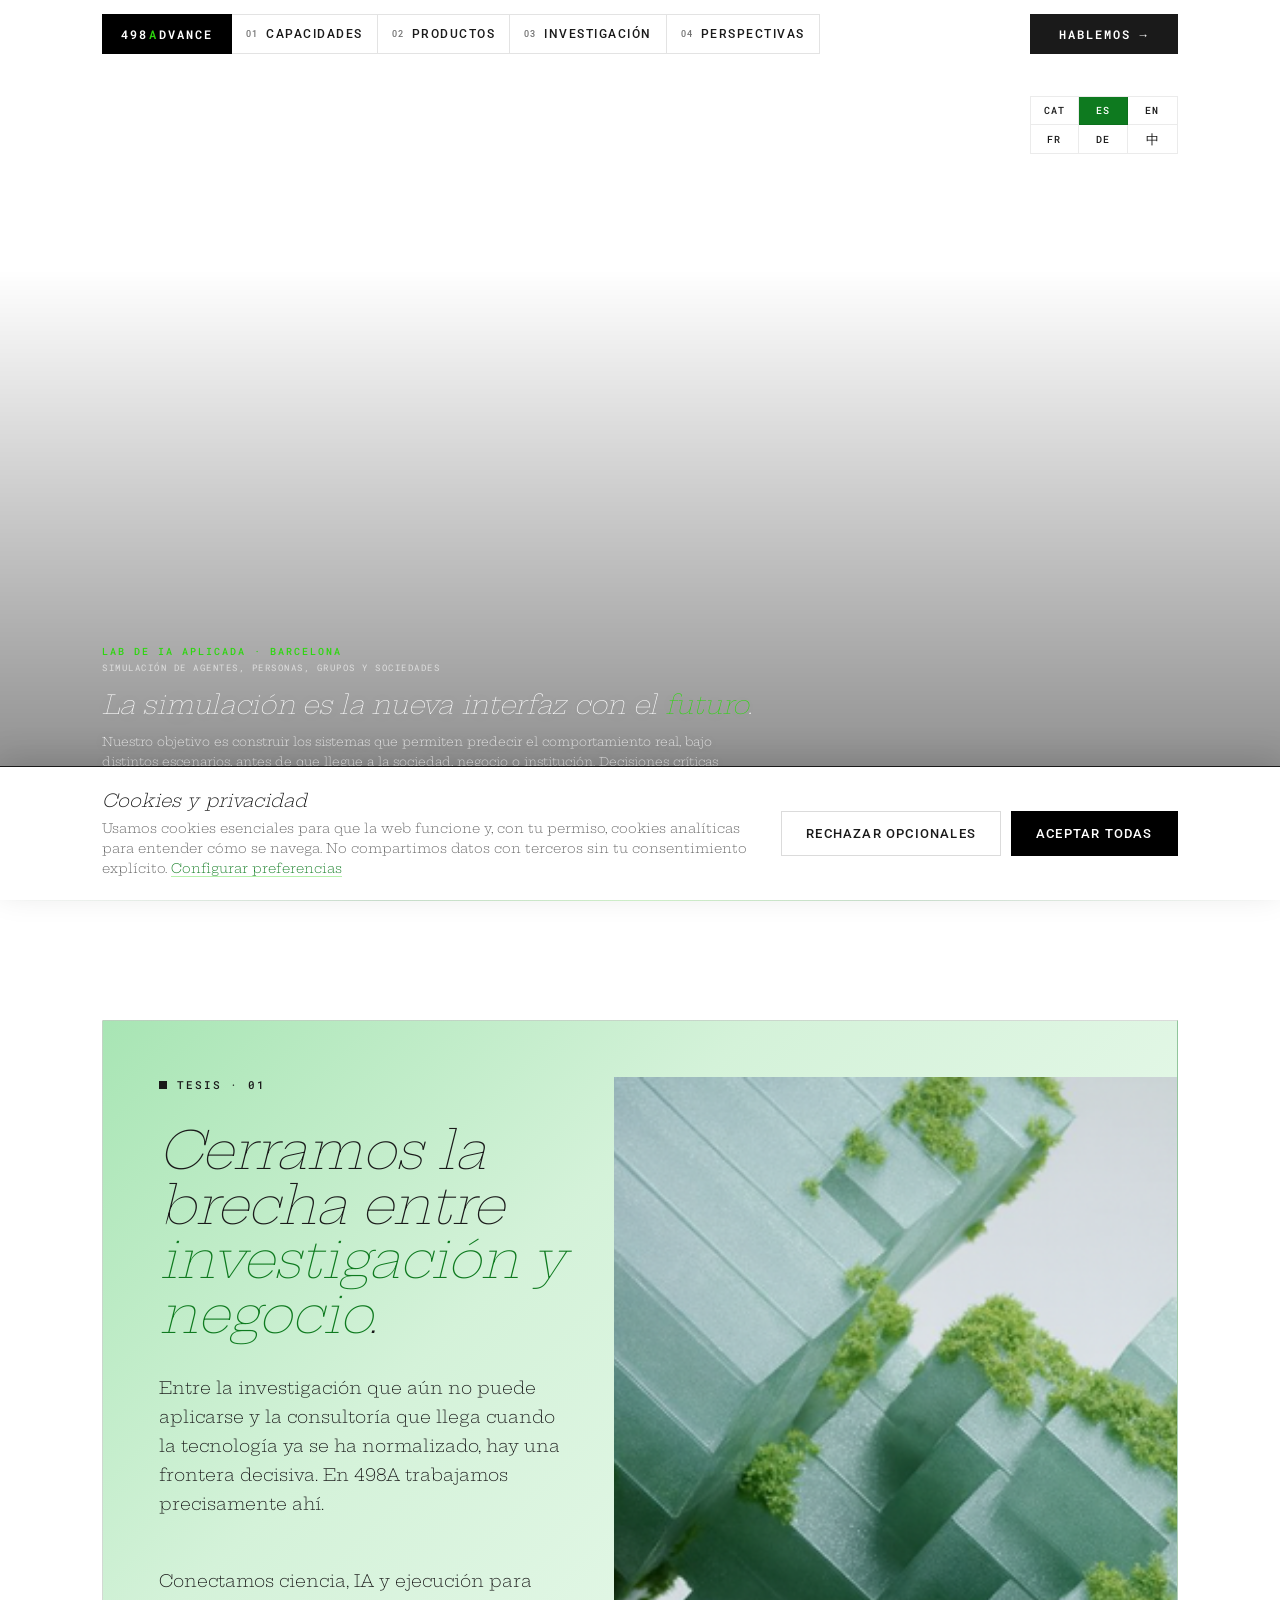
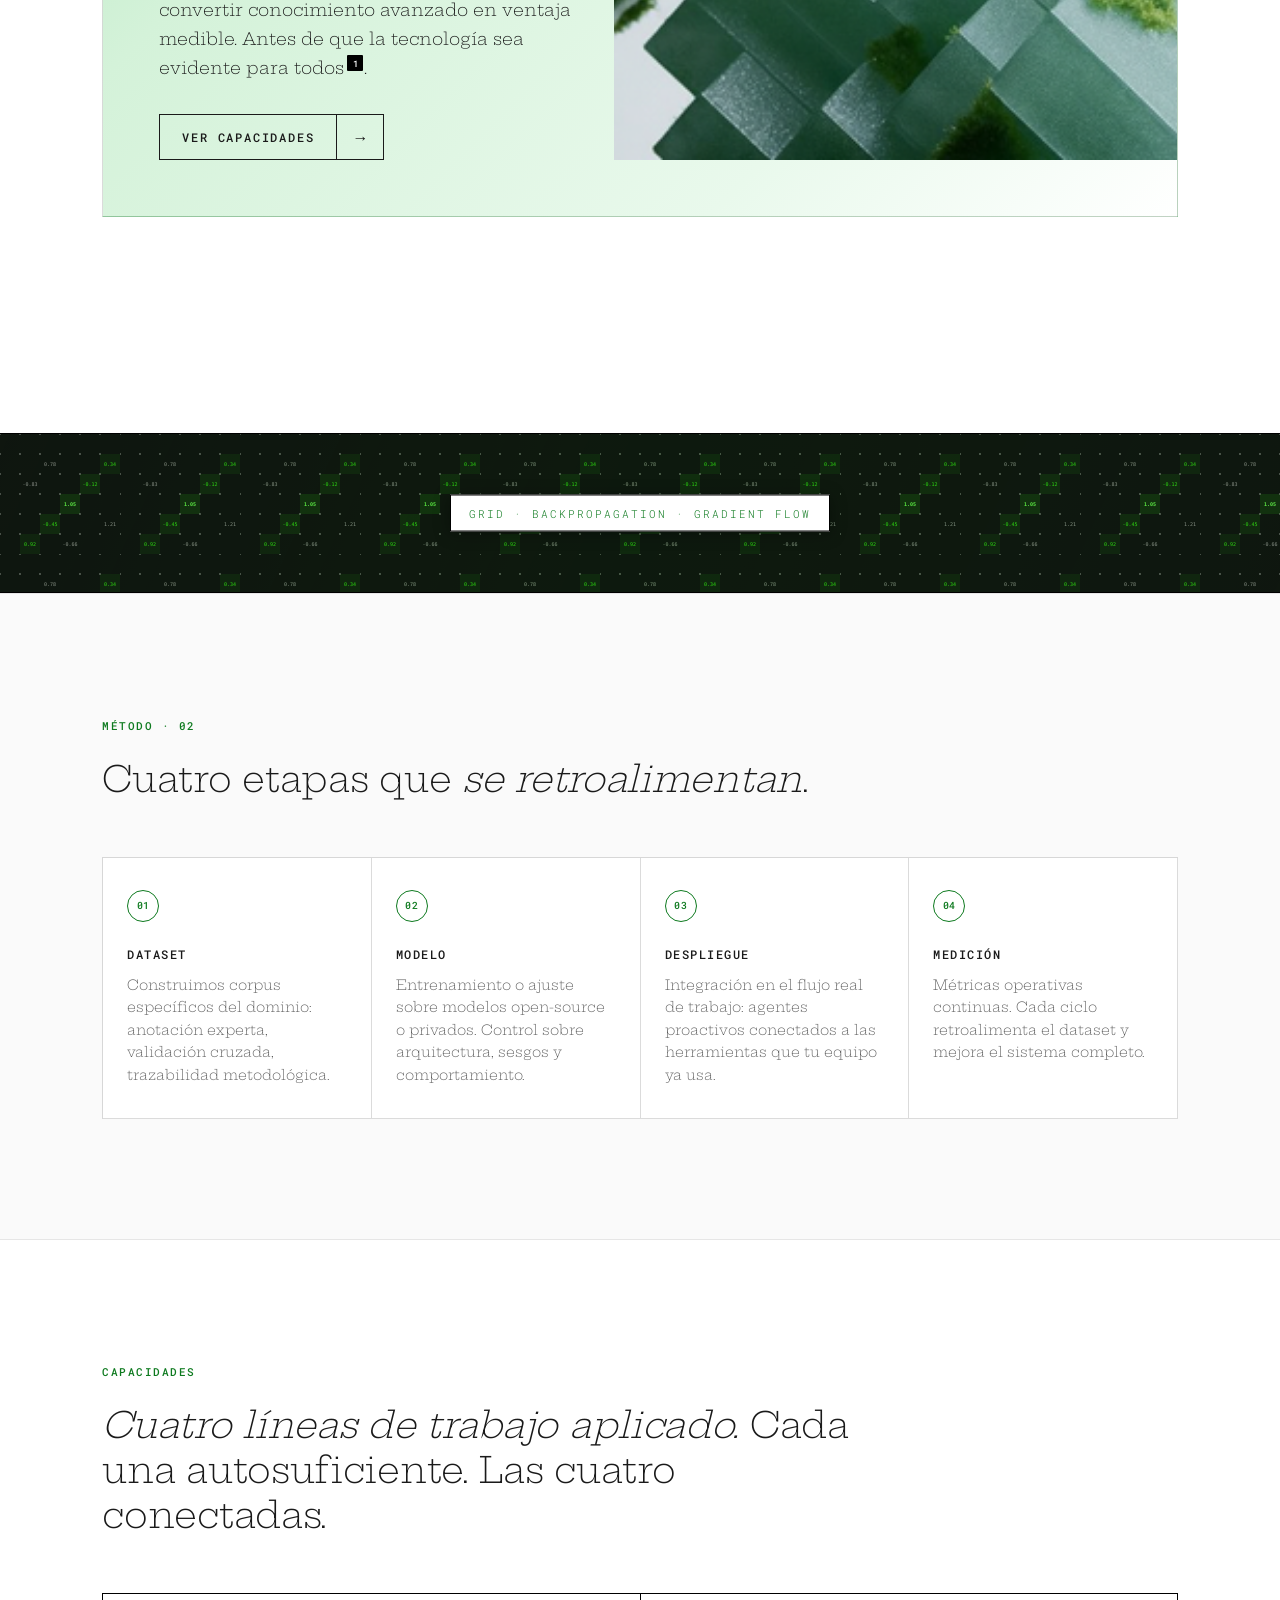
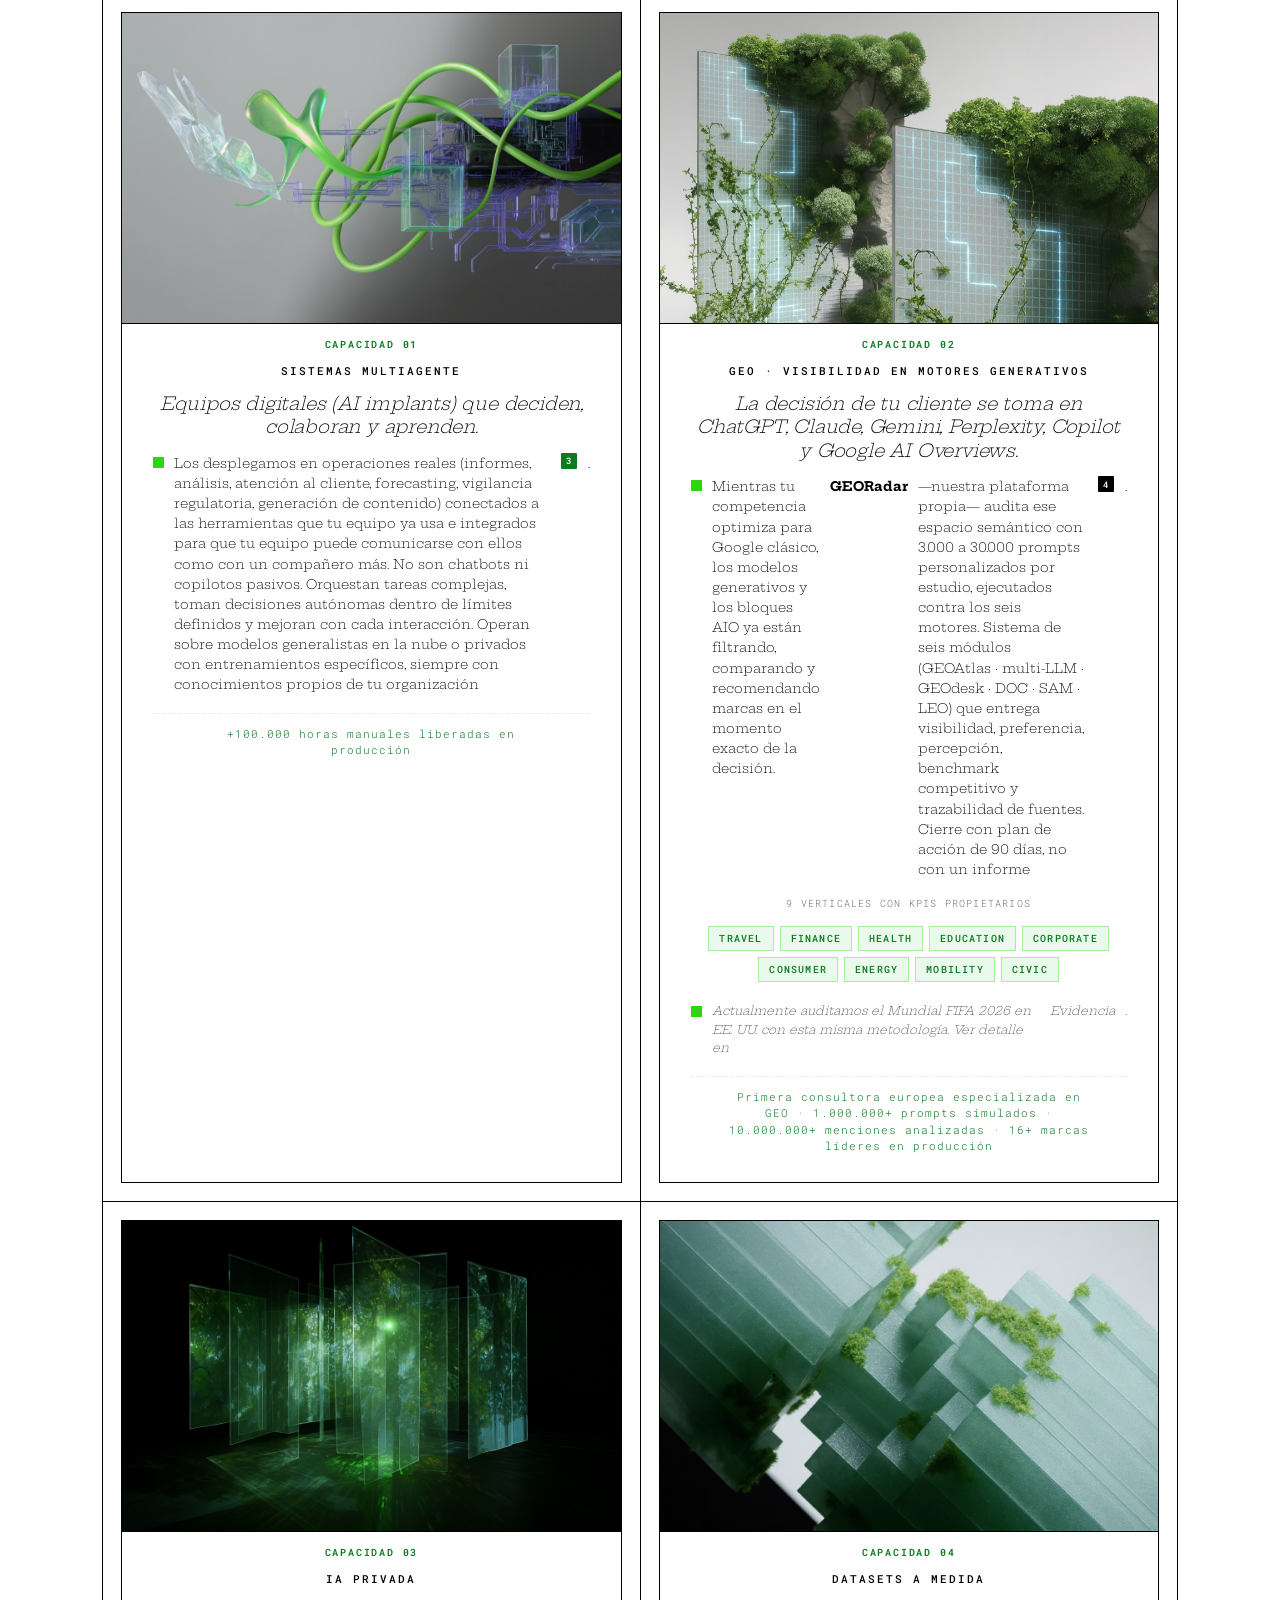
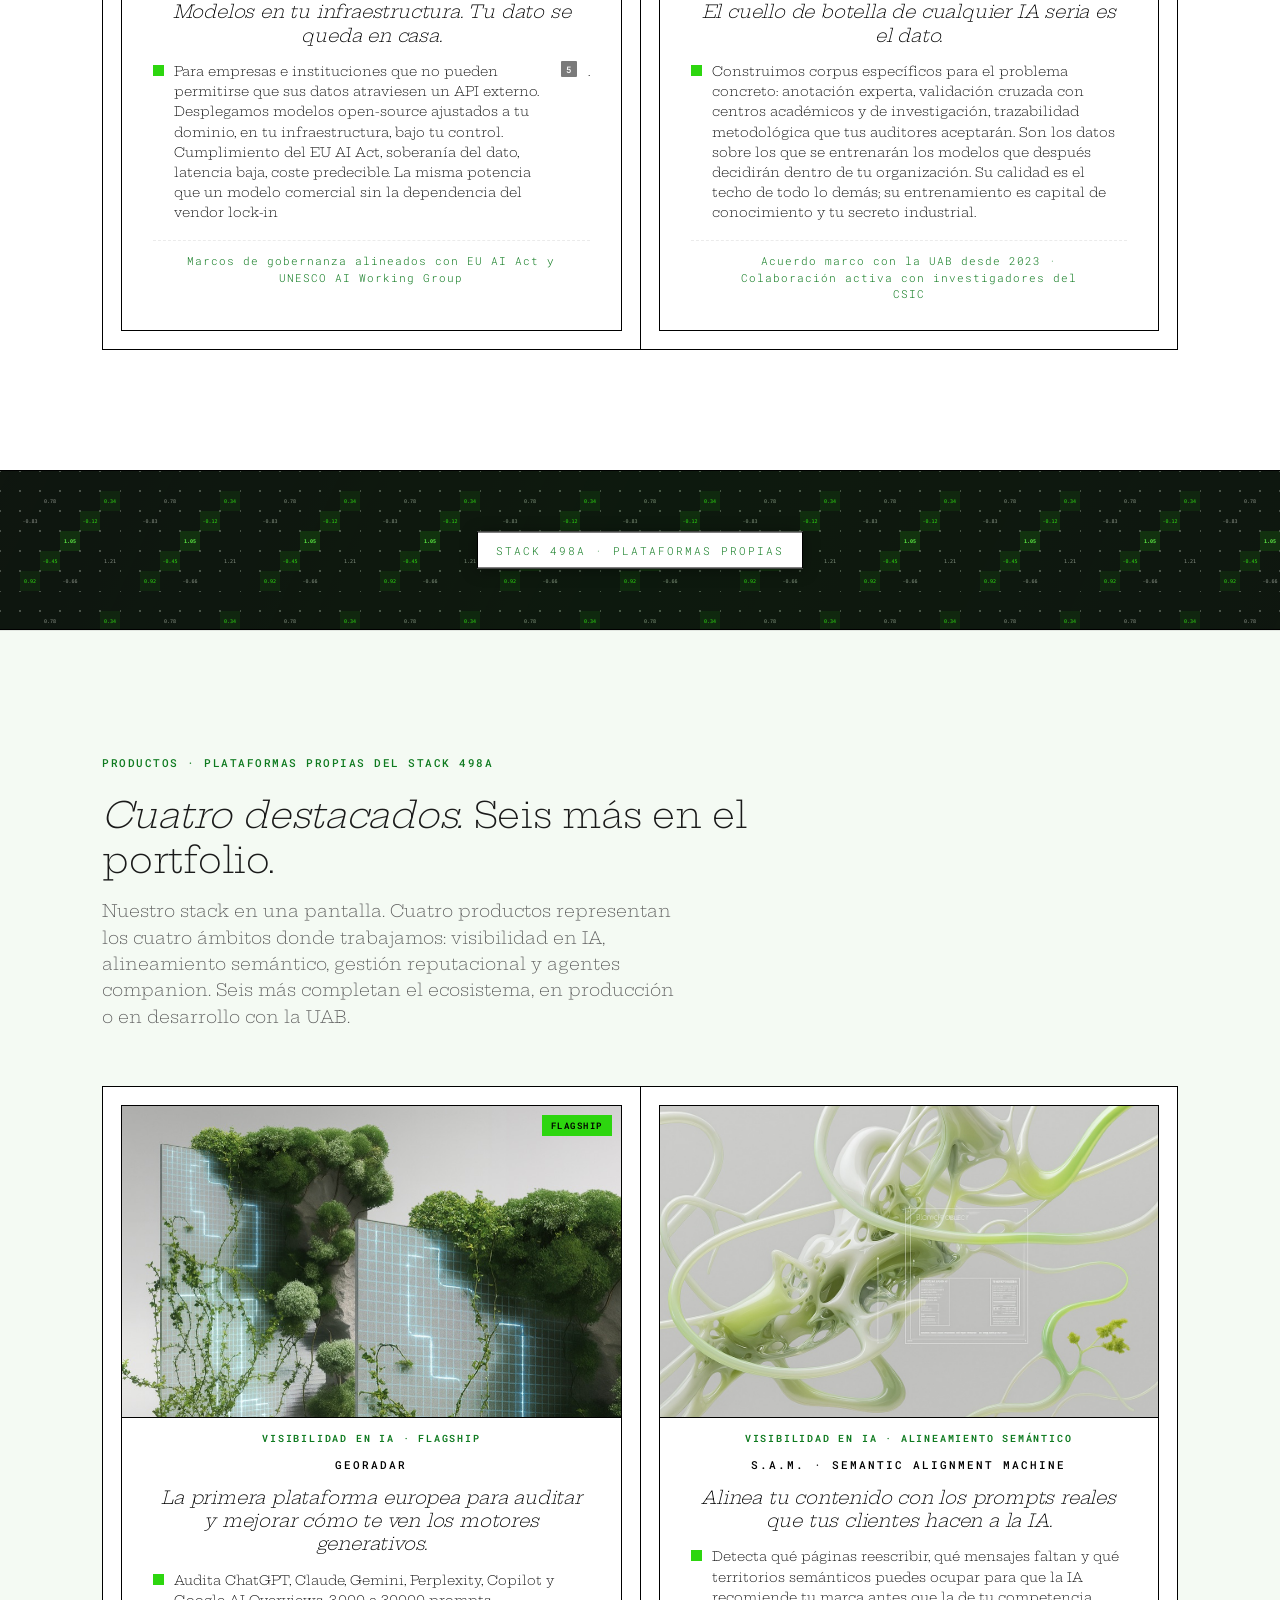
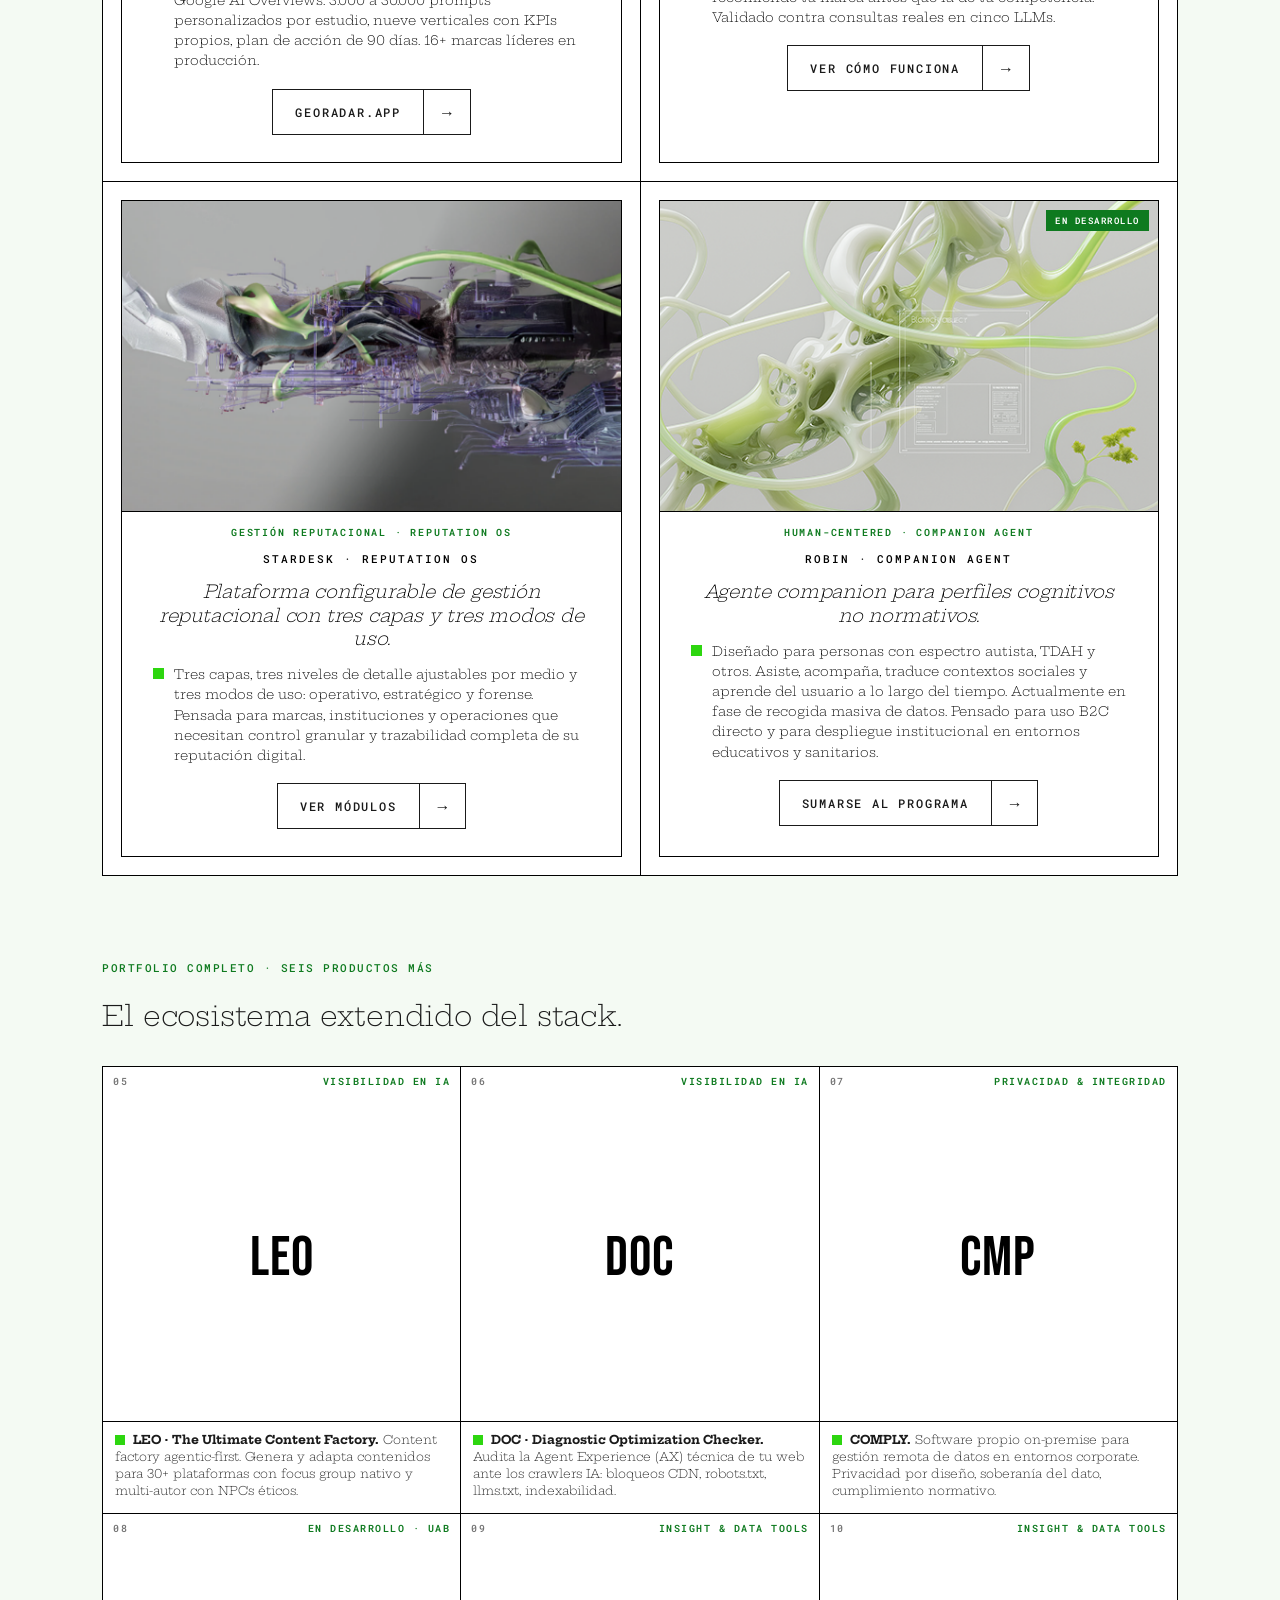
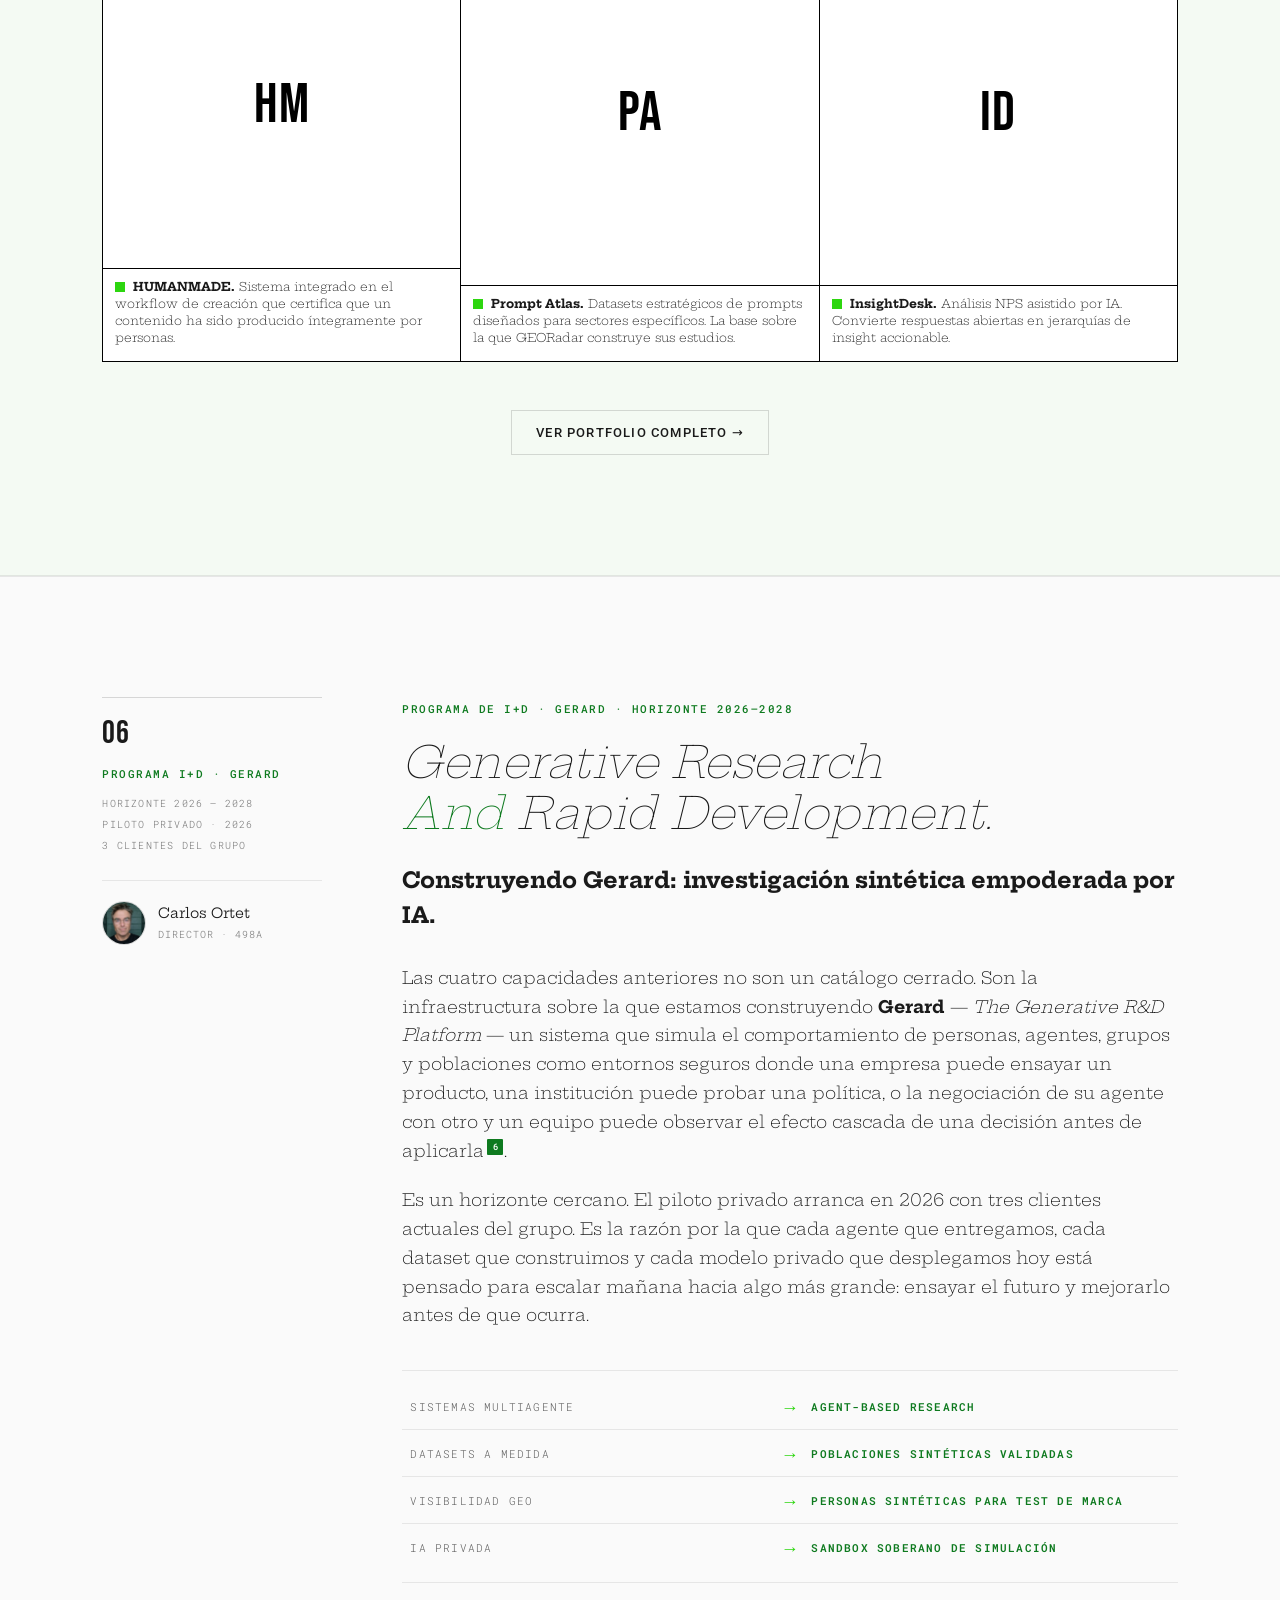
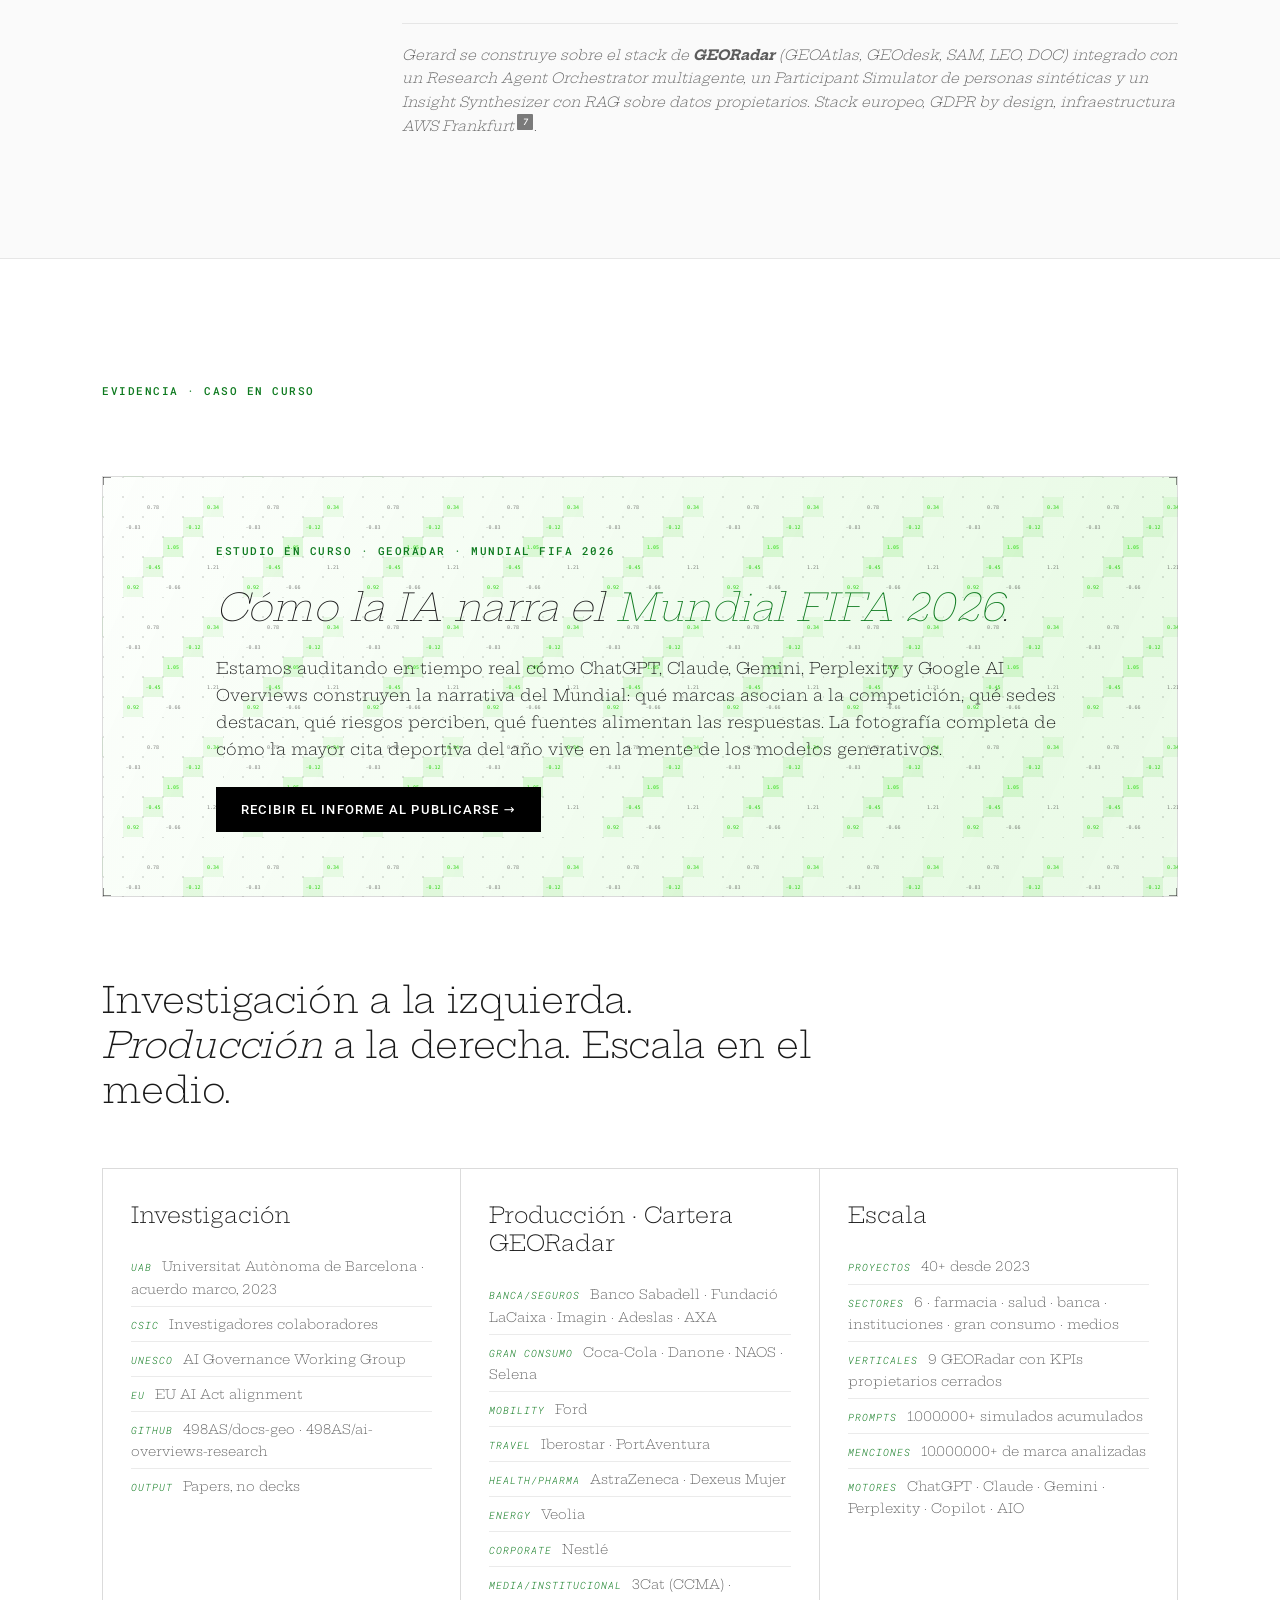
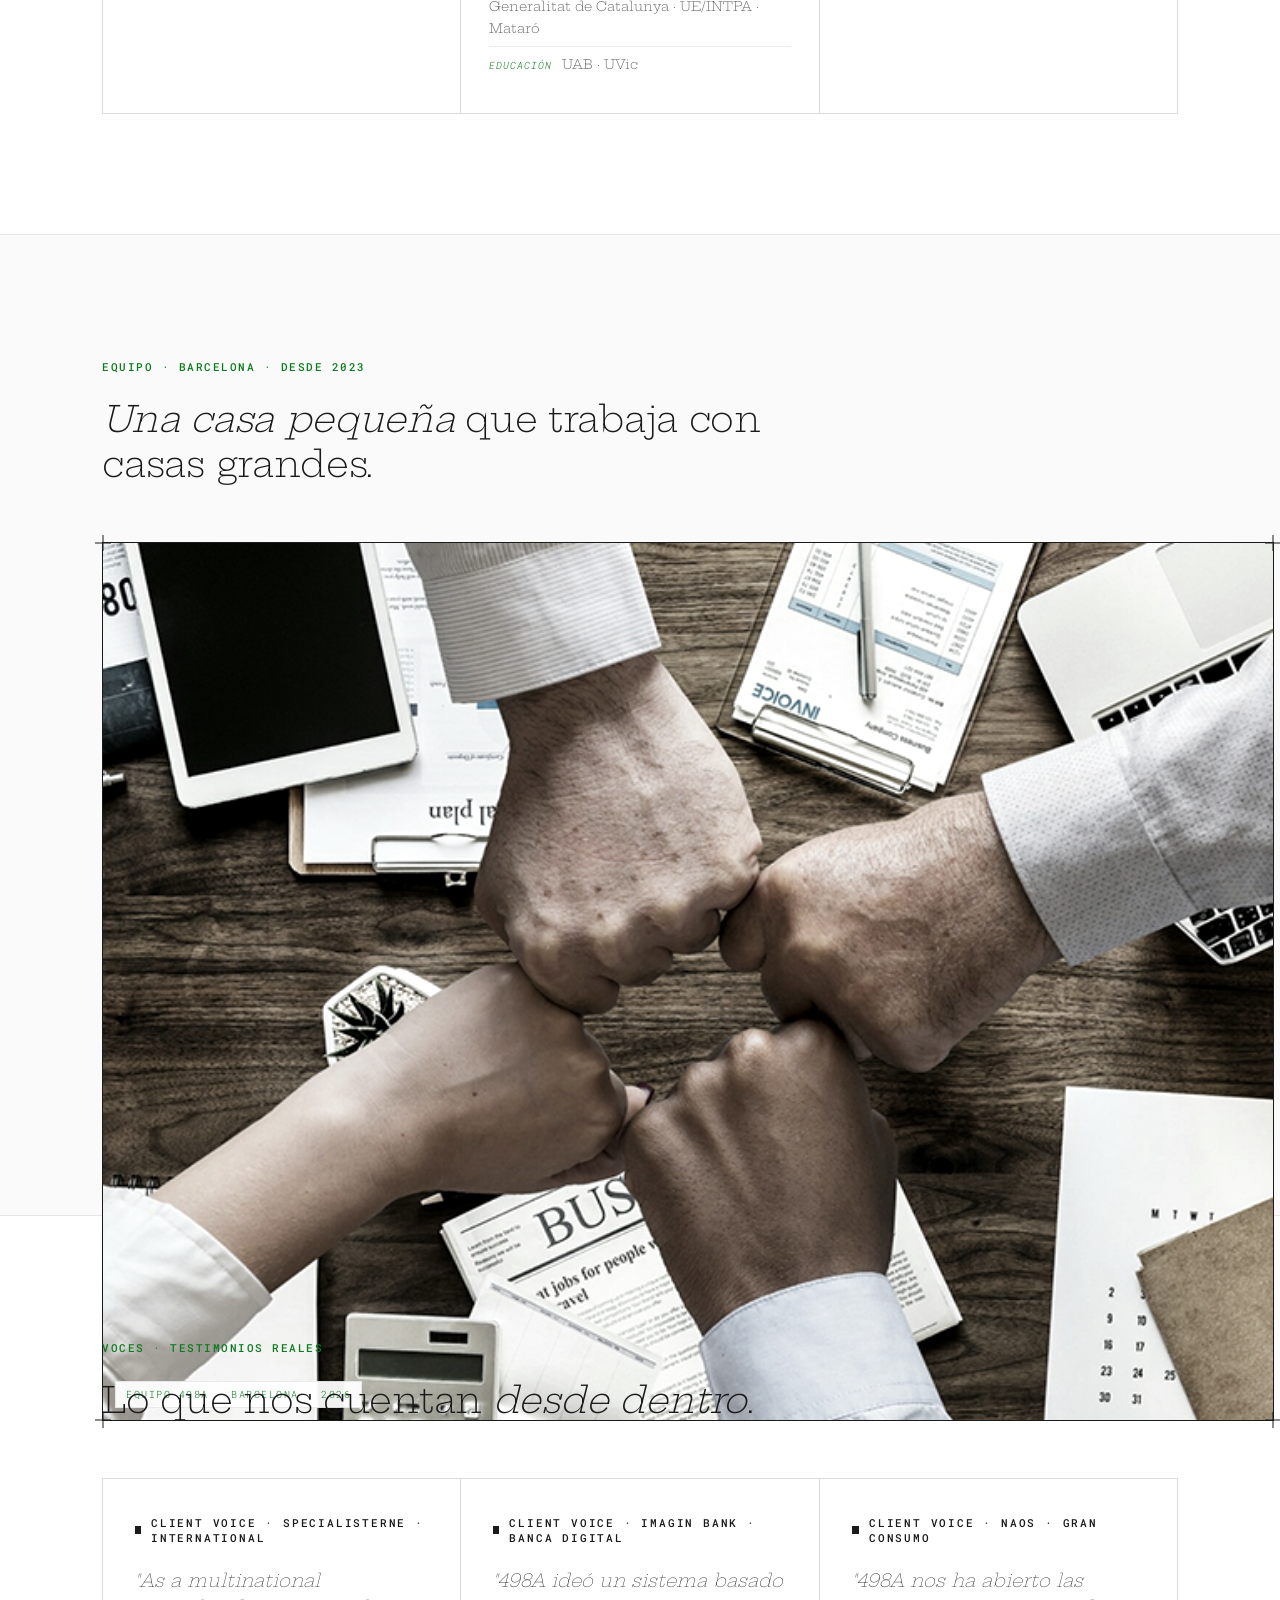
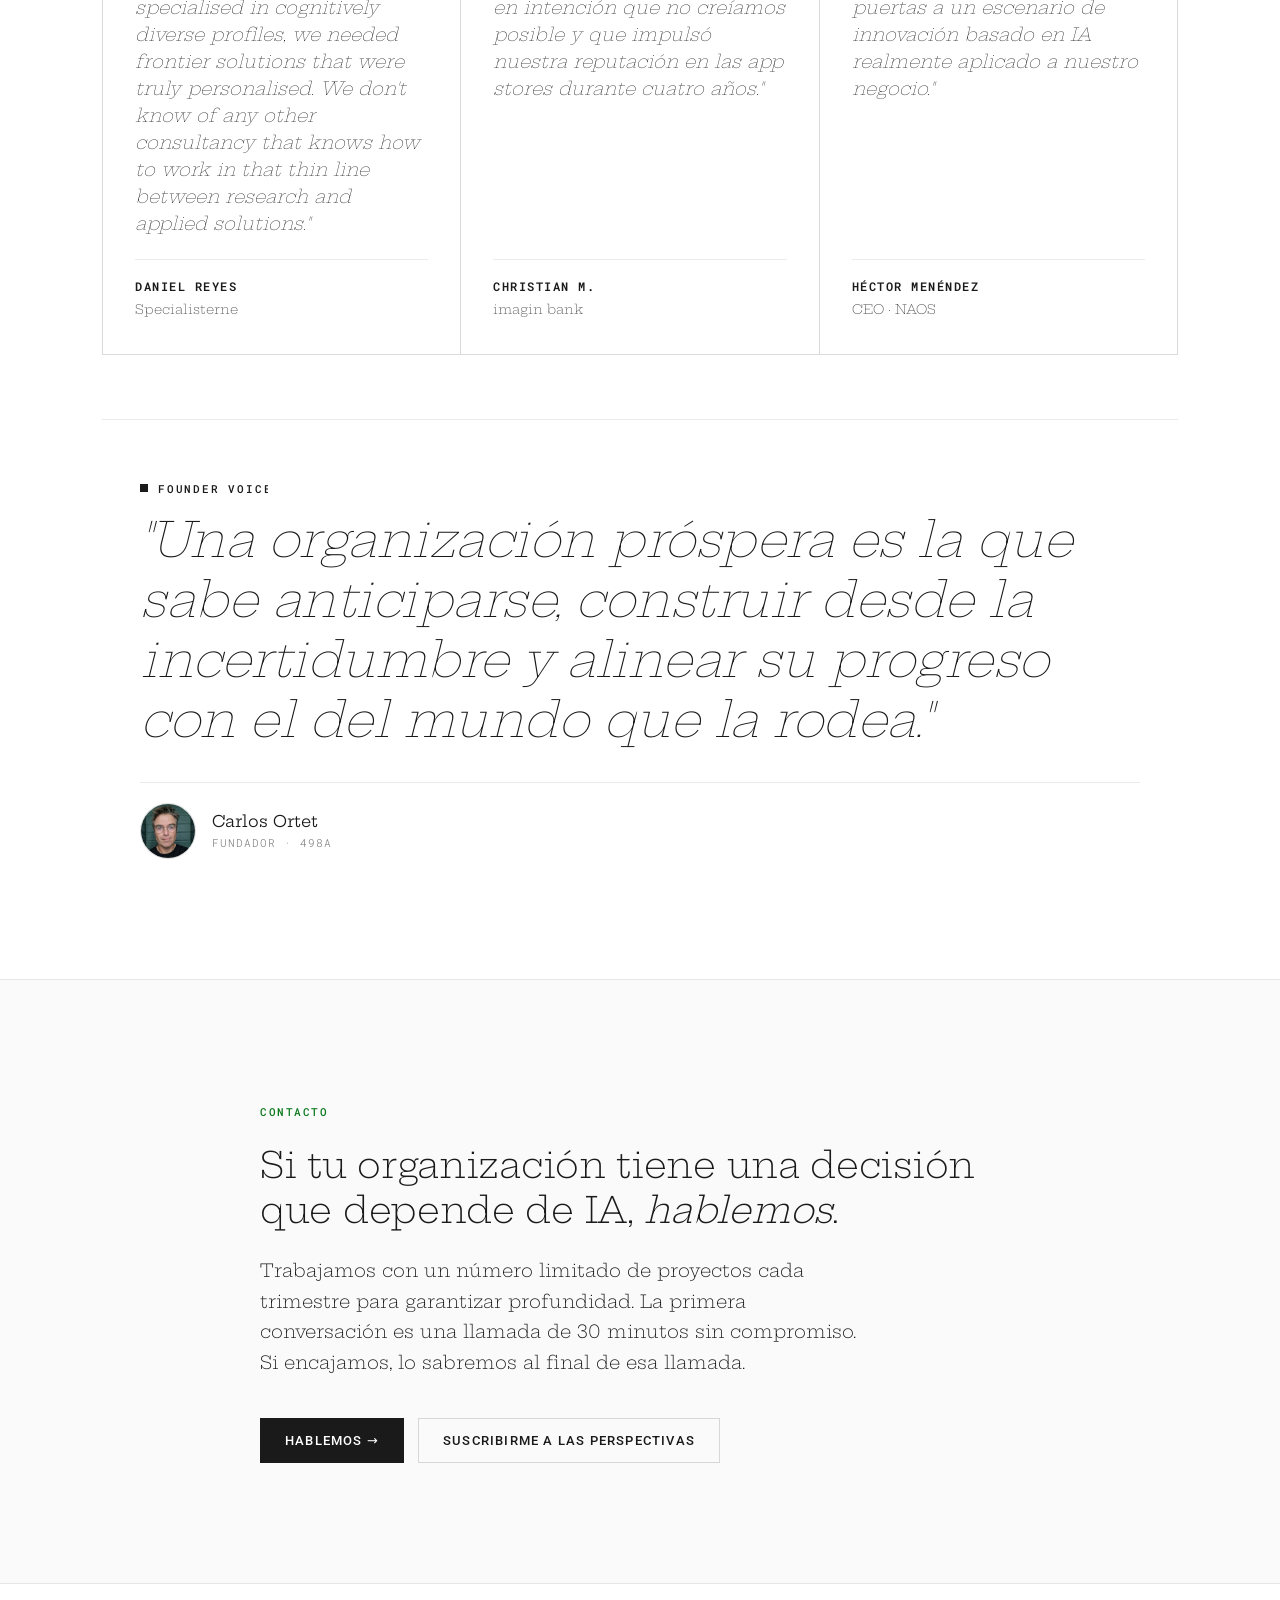
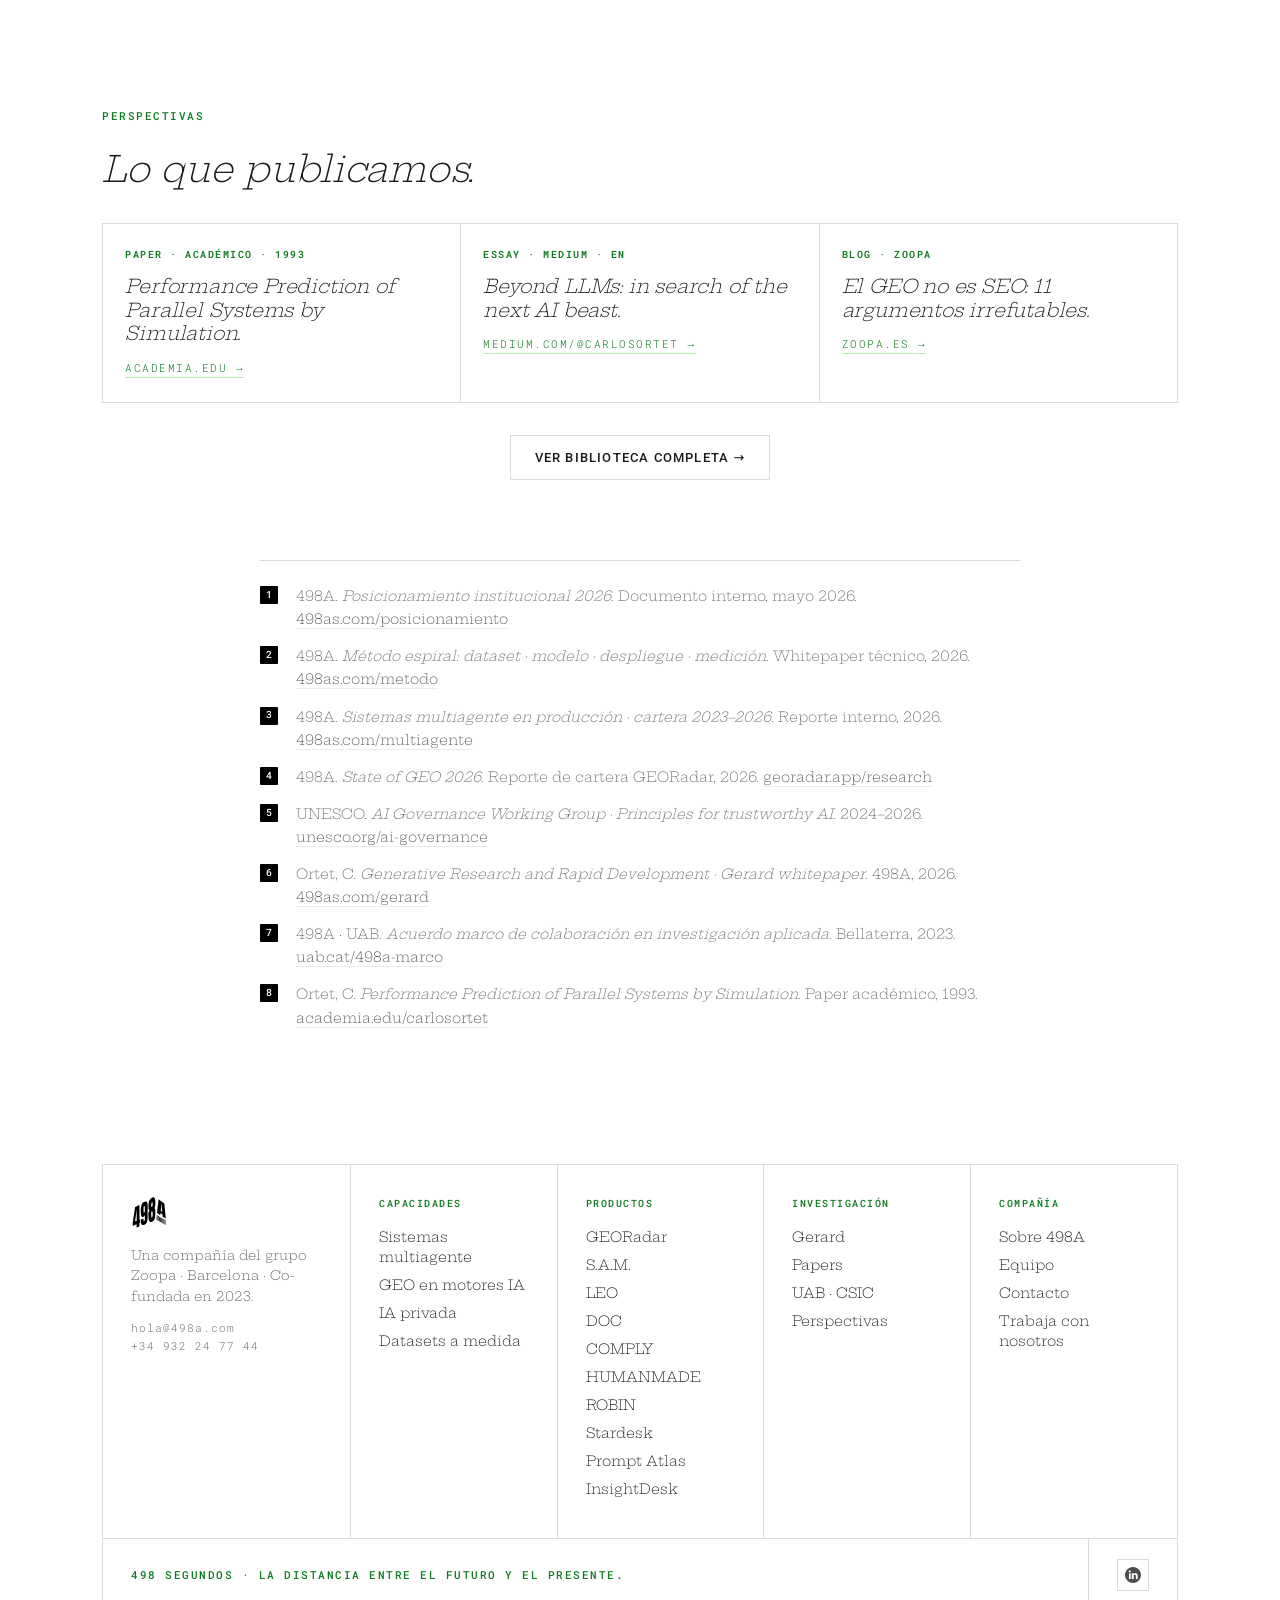
==== commit 420426ac: "home v5 · 2 cortes para alinear con peers (-2 secciones, -25% scroll) Análisis previo: 498A tenía 12" ====
--- a/498Adesign/index.html
+++ b/498Adesign/index.html
@@ -1295,6 +1295,13 @@
     background: var(--498-white);
     padding: var(--pg-section-pad-y) var(--498-page-pad);
   }
+  /* Variante embebida dentro de Voces · menos padding vertical, sin background propio */
+  .founder-quote--in-voces {
+    padding: 56px 0 0;
+    background: transparent;
+    border-top: 1px solid var(--pg-line);
+    margin-top: 64px;
+  }
   .founder-quote__inner {
     max-width: 1000px;
     margin: 0 auto;
@@ -1418,6 +1425,18 @@
     border-bottom: 1px solid var(--498-green-line);
     align-self: flex-start;
     padding-bottom: 2px;
+  }
+
+  /* Mini variant · solo tag + título + link · sin meta ni summary · home */
+  .blog-card--mini {
+    padding: 24px 22px;
+    gap: 14px;
+    min-height: 0;
+  }
+  .blog-card--mini .blog-card__title {
+    font-size: 19px;
+    line-height: 1.25;
+    margin: 0;
   }
 
   /* === FOOTER === */
@@ -2349,26 +2368,27 @@
     </article>
 
   </div>
-</section>
-
-<!-- =================================================================
-     10 · CITA FUNDADOR
-     ================================================================= -->
-<section class="founder-quote">
-  <div class="founder-quote__inner">
-    <span class="eyebrow-square">
-      <span class="sr-only">Founder Voice</span>
-      <span class="typewriter" style="--chars: 13;" aria-hidden="true">Founder Voice</span>
-    </span>
-    <p class="founder-quote__text">
-      <em>"Una organización próspera es la que sabe anticiparse, construir desde
-      la incertidumbre y alinear su progreso con el del mundo que la rodea."</em>
-    </p>
-    <div class="founder-quote__attr">
-      <img src="assets/team/carlos-ortet.webp" alt="Carlos Ortet">
-      <div>
-        <span class="founder-quote__attr-name">Carlos Ortet</span>
-        <span class="founder-quote__attr-role">Fundador · 498A</span>
+
+  <!--
+    Cita destacada del fundador · merge ex-sección "Founder Quote" dentro de Voces
+    Mantiene el typewriter en el eyebrow + foto Carlos + tamaño visualmente mayor
+  -->
+  <div class="founder-quote founder-quote--in-voces">
+    <div class="founder-quote__inner">
+      <span class="eyebrow-square">
+        <span class="sr-only">Founder Voice</span>
+        <span class="typewriter" style="--chars: 13;" aria-hidden="true">Founder Voice</span>
+      </span>
+      <p class="founder-quote__text">
+        <em>"Una organización próspera es la que sabe anticiparse, construir desde
+        la incertidumbre y alinear su progreso con el del mundo que la rodea."</em>
+      </p>
+      <div class="founder-quote__attr">
+        <img src="assets/team/carlos-ortet.webp" alt="Carlos Ortet">
+        <div>
+          <span class="founder-quote__attr-name">Carlos Ortet</span>
+          <span class="founder-quote__attr-role">Fundador · 498A</span>
+        </div>
       </div>
     </div>
   </div>
@@ -2399,59 +2419,34 @@
      12 · PERSPECTIVAS
      ================================================================= -->
 <section id="perspectivas">
-  <div class="section-title-block">
-    <span class="eyebrow">Perspectivas · La otra mitad de la frontera</span>
+  <div class="section-title-block" style="margin-bottom:32px">
+    <span class="eyebrow">Perspectivas</span>
     <h2 class="ed-display-3"><em>Lo que publicamos.</em></h2>
-    <p>
-      La columna de research de 498A vive aquí. Papers académicos firmados con la UAB,
-      blog técnico para profesionales de la IA, ebooks para responsables de marca y
-      producto, podcast para conversaciones largas con investigadores y ejecutores.
-      La frontera entre investigación y aplicación se cuenta tan a menudo aquí como
-      en los proyectos cliente.
-    </p>
   </div>
 
   <div class="box-collection box-collection--3 box-collection--persiana">
 
-    <a class="blog-card" href="#" target="_blank" rel="noopener">
+    <a class="blog-card blog-card--mini" href="#" target="_blank" rel="noopener">
       <span class="blog-card__tag">Paper · Académico · 1993</span>
       <h3 class="blog-card__title">Performance Prediction of Parallel Systems by Simulation.</h3>
-      <span class="blog-card__meta">Carlos Ortet · 1993 · paper académico</span>
-      <p class="blog-card__summary">
-        La simulación es una idea con larga trayectoria en la casa. Carlos Ortet la
-        firmaba como investigador hace treinta años, mucho antes de que existiera
-        Gerard. La continuidad intelectual de 498A se mide así.
-      </p>
       <span class="blog-card__link">academia.edu →</span>
     </a>
 
-    <a class="blog-card" href="https://medium.com/@carlosortet" target="_blank" rel="noopener">
+    <a class="blog-card blog-card--mini" href="https://medium.com/@carlosortet" target="_blank" rel="noopener">
       <span class="blog-card__tag">Essay · Medium · EN</span>
       <h3 class="blog-card__title">Beyond LLMs: in search of the next AI beast.</h3>
-      <span class="blog-card__meta">Carlos Ortet · mayo 2026 · Medium · inglés</span>
-      <p class="blog-card__summary">
-        Por qué los LLMs autorregresivos pueden no ser la herramienta adecuada para
-        la siguiente generación de IA. Cinco hipótesis sobre lo que viene después y
-        qué arquitecturas conviene estar mirando.
-      </p>
       <span class="blog-card__link">medium.com/@carlosortet →</span>
     </a>
 
-    <a class="blog-card" href="https://zoopa.es/es/geo-ia-visibilidad/geo-no-es-seo-argumentos/" target="_blank" rel="noopener">
+    <a class="blog-card blog-card--mini" href="https://zoopa.es/es/geo-ia-visibilidad/geo-no-es-seo-argumentos/" target="_blank" rel="noopener">
       <span class="blog-card__tag">Blog · Zoopa</span>
       <h3 class="blog-card__title">El GEO no es SEO: 11 argumentos irrefutables.</h3>
-      <span class="blog-card__meta">Febrero 2026 · 8 min lectura</span>
-      <p class="blog-card__summary">
-        Once razones técnicas y estratégicas por las que la visibilidad en motores
-        generativos es una disciplina distinta del SEO clásico. Cómo ha cambiado el
-        embudo de decisión y qué métricas importan en la nueva superficie.
-      </p>
       <span class="blog-card__link">zoopa.es →</span>
     </a>
 
   </div>
 
-  <div style="margin-top:48px;text-align:center">
+  <div style="margin-top:32px;text-align:center">
     <a class="btn-ghost-light" href="#">Ver biblioteca completa →</a>
   </div>
 
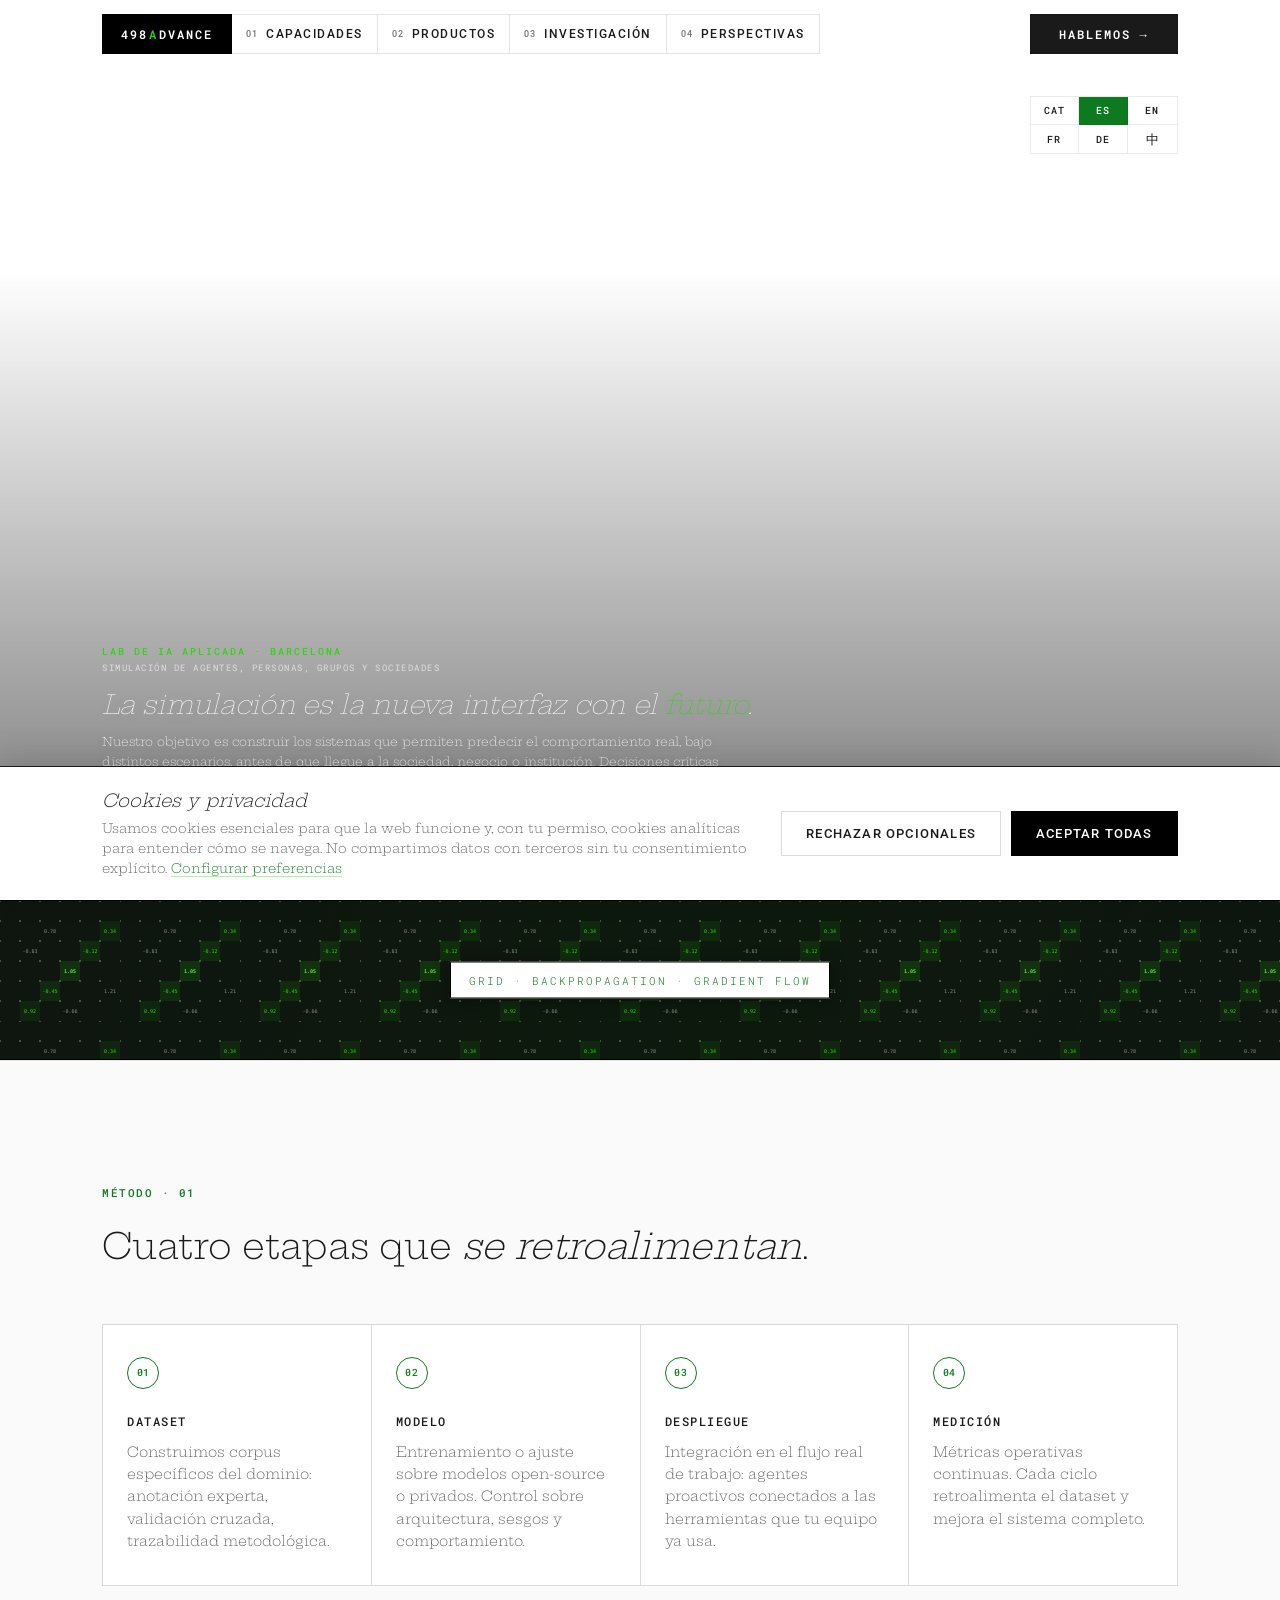
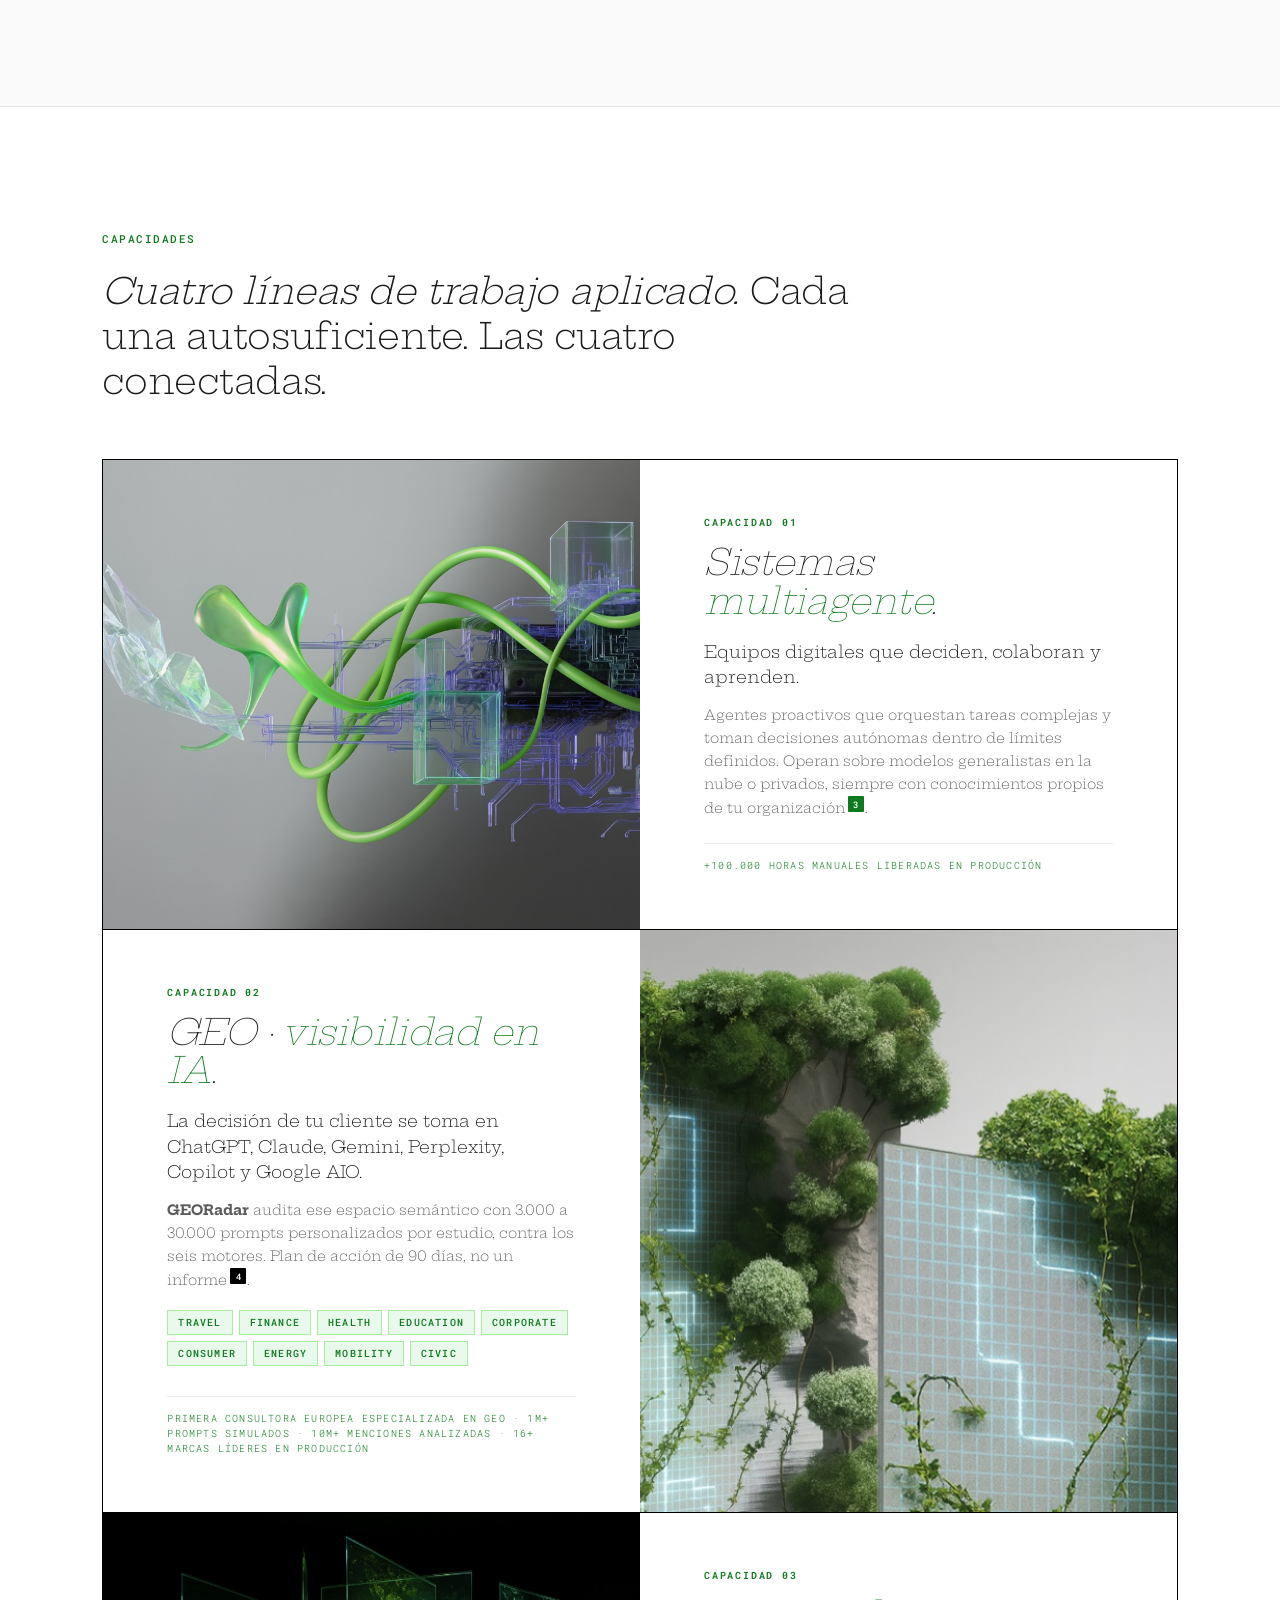
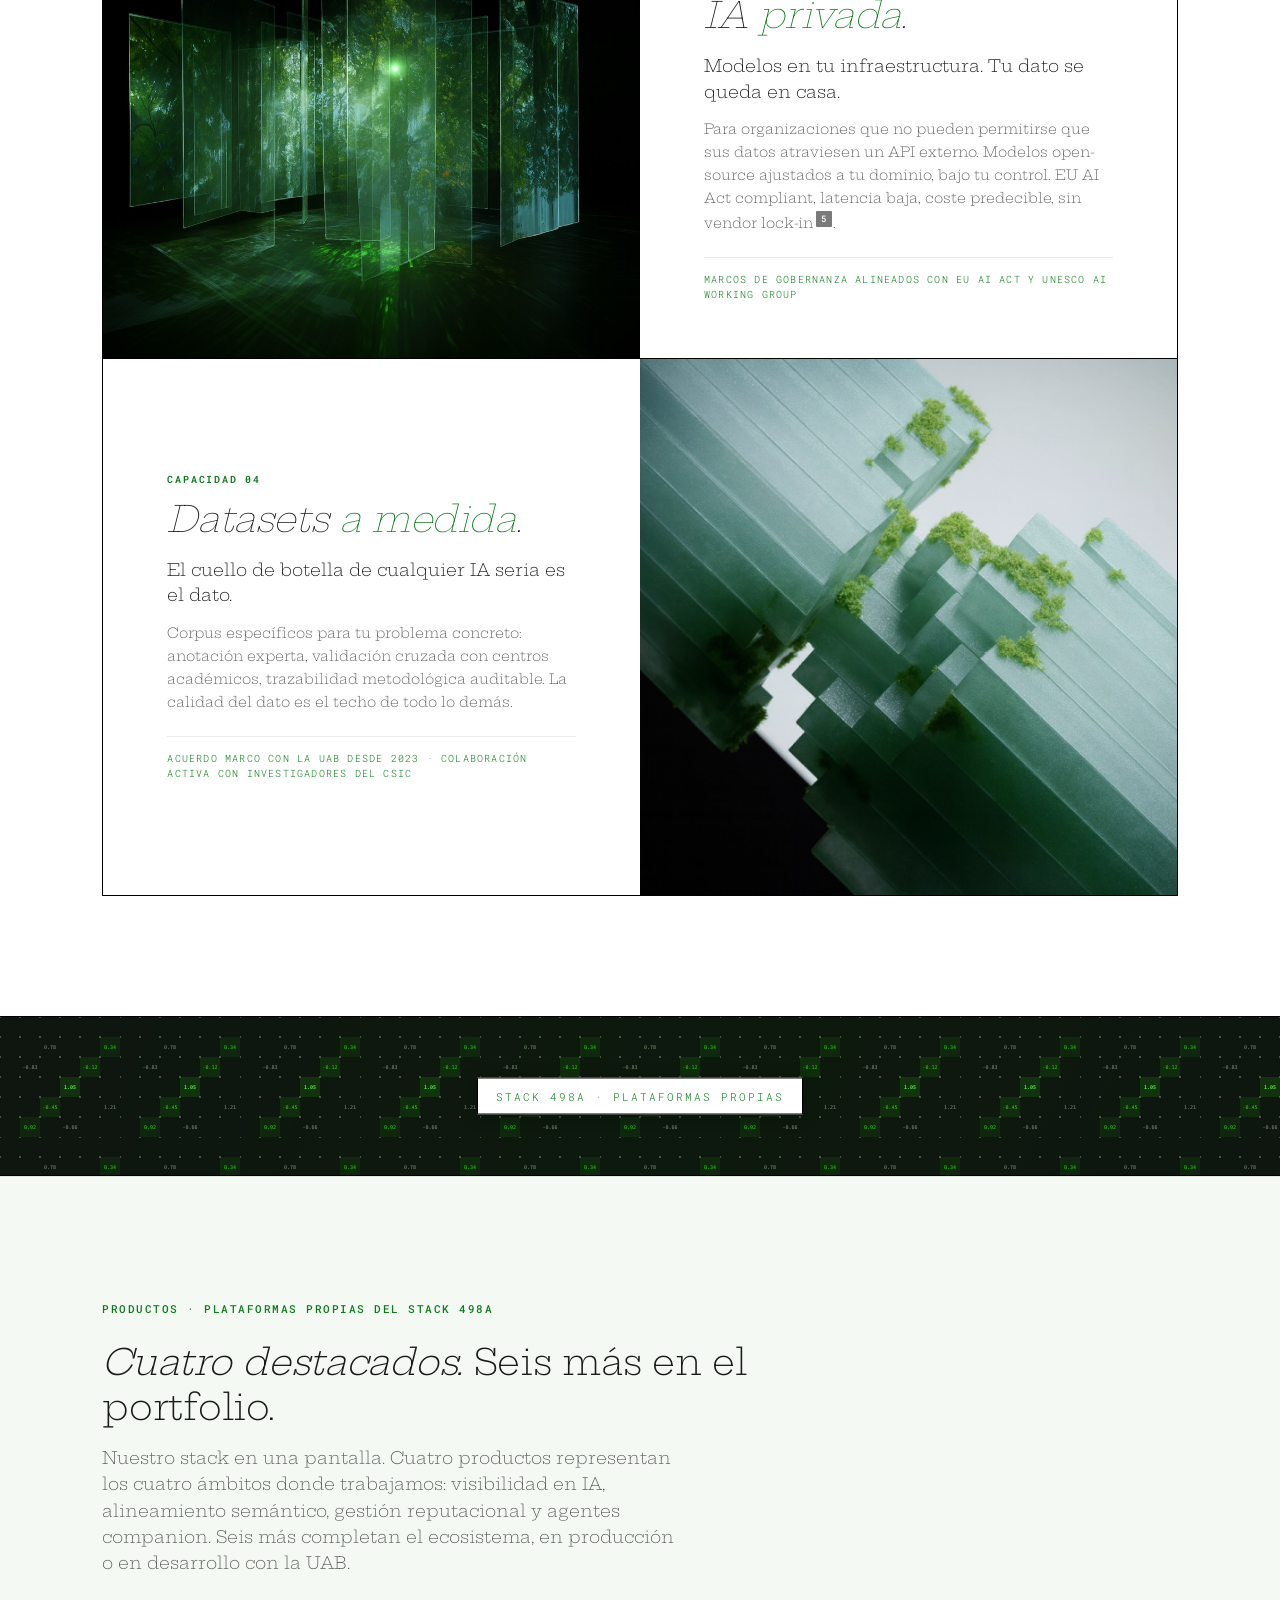
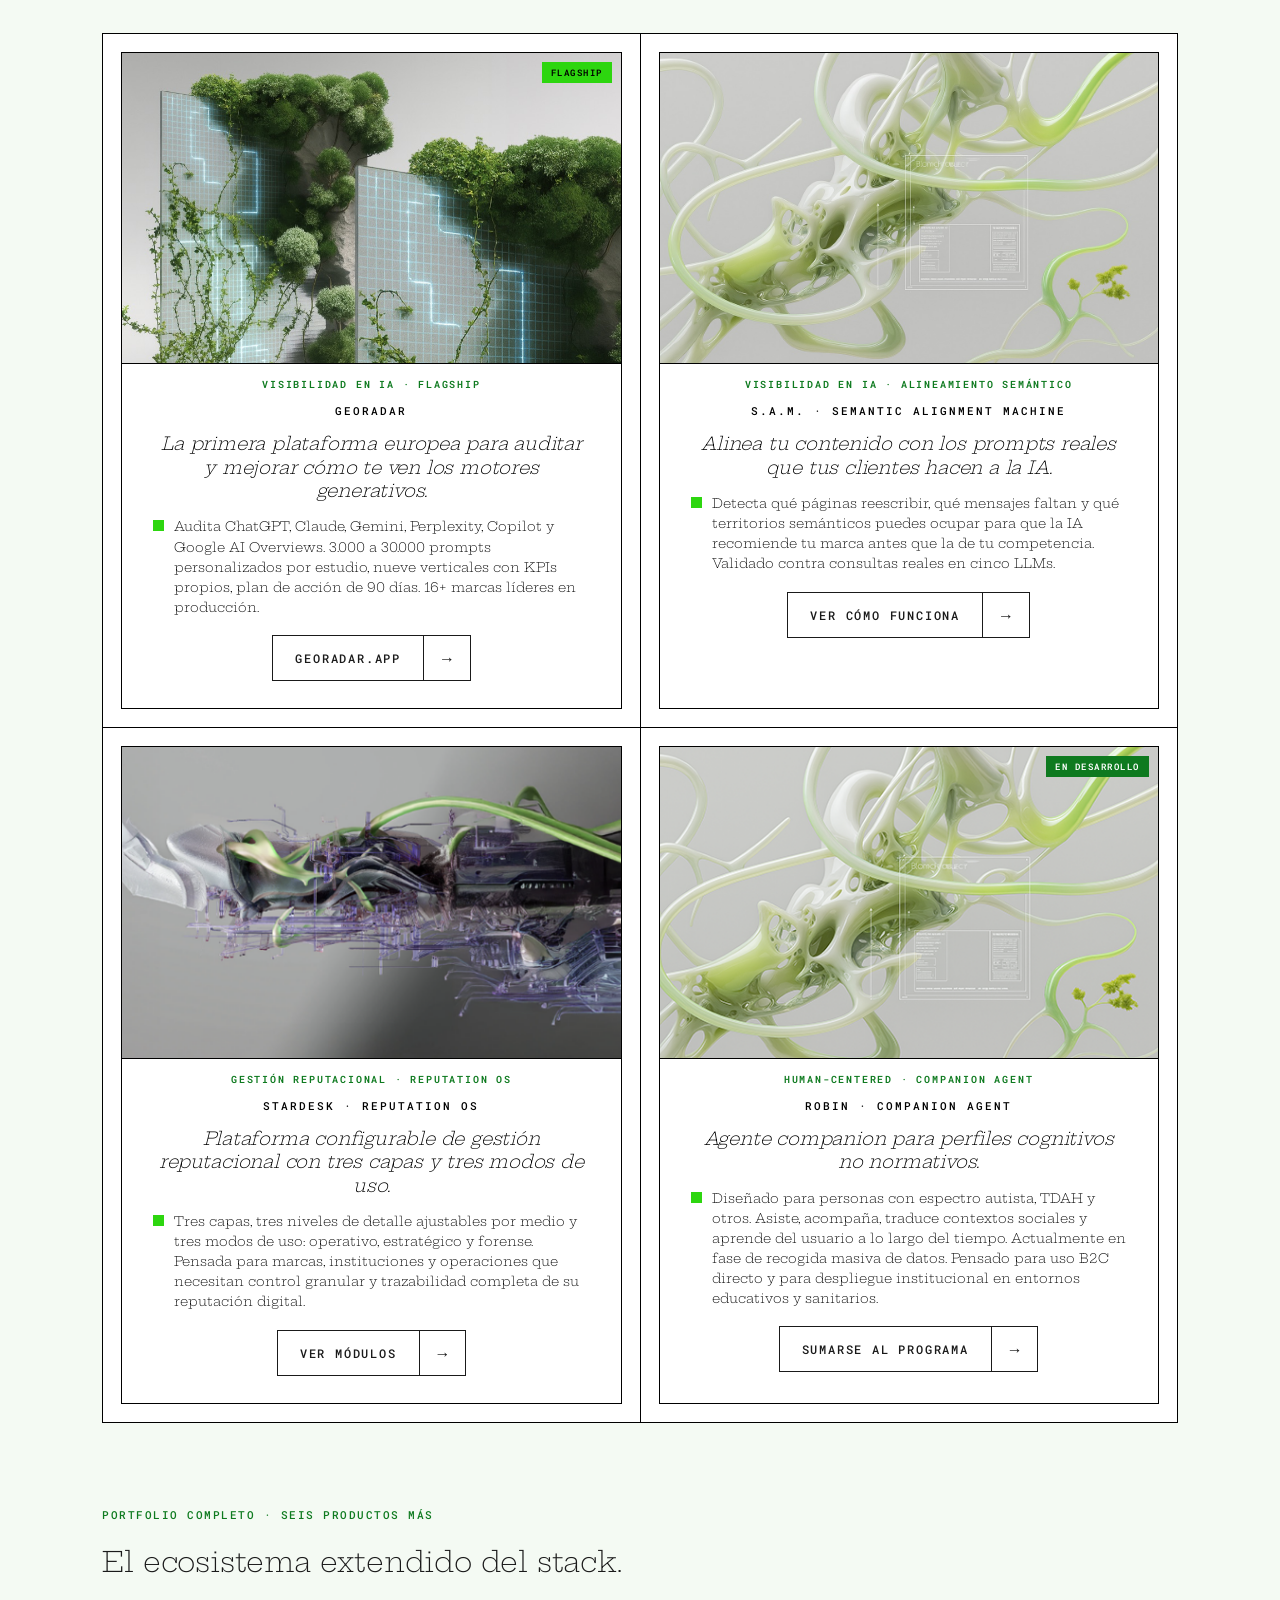
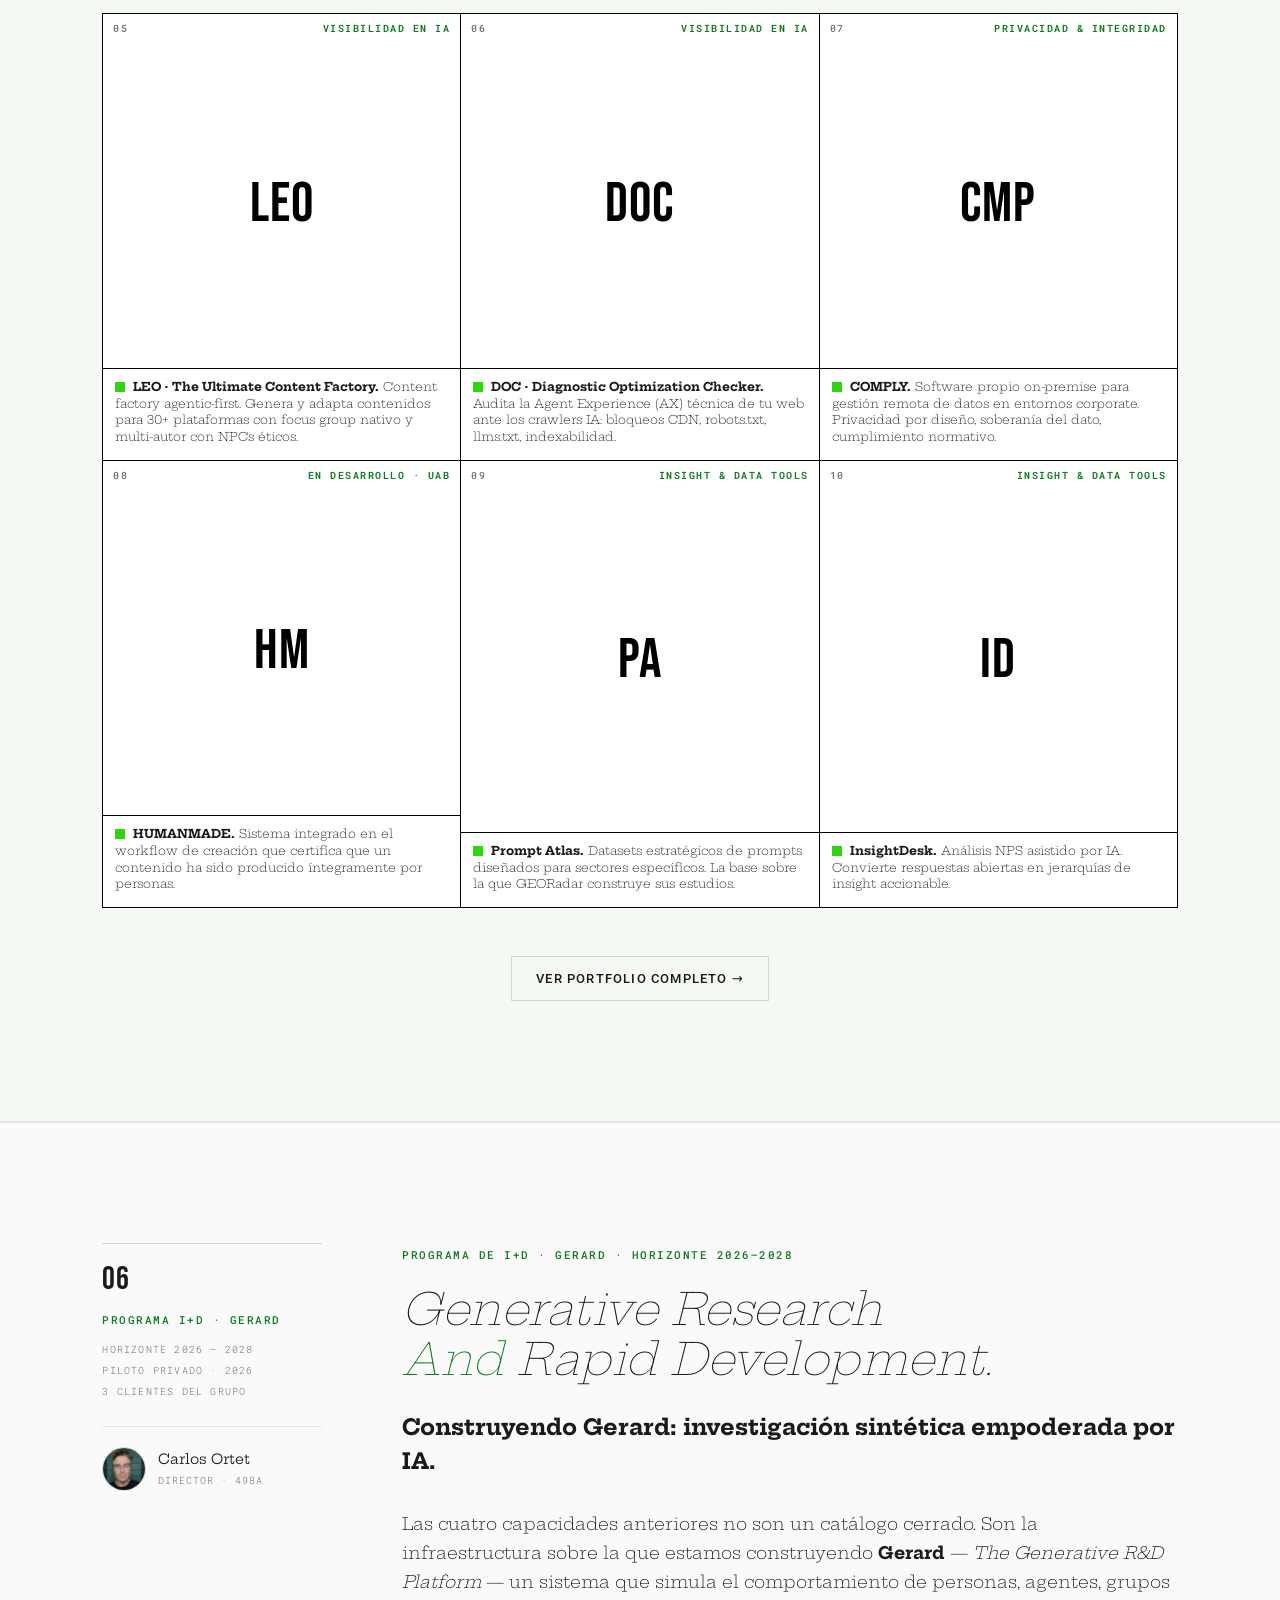
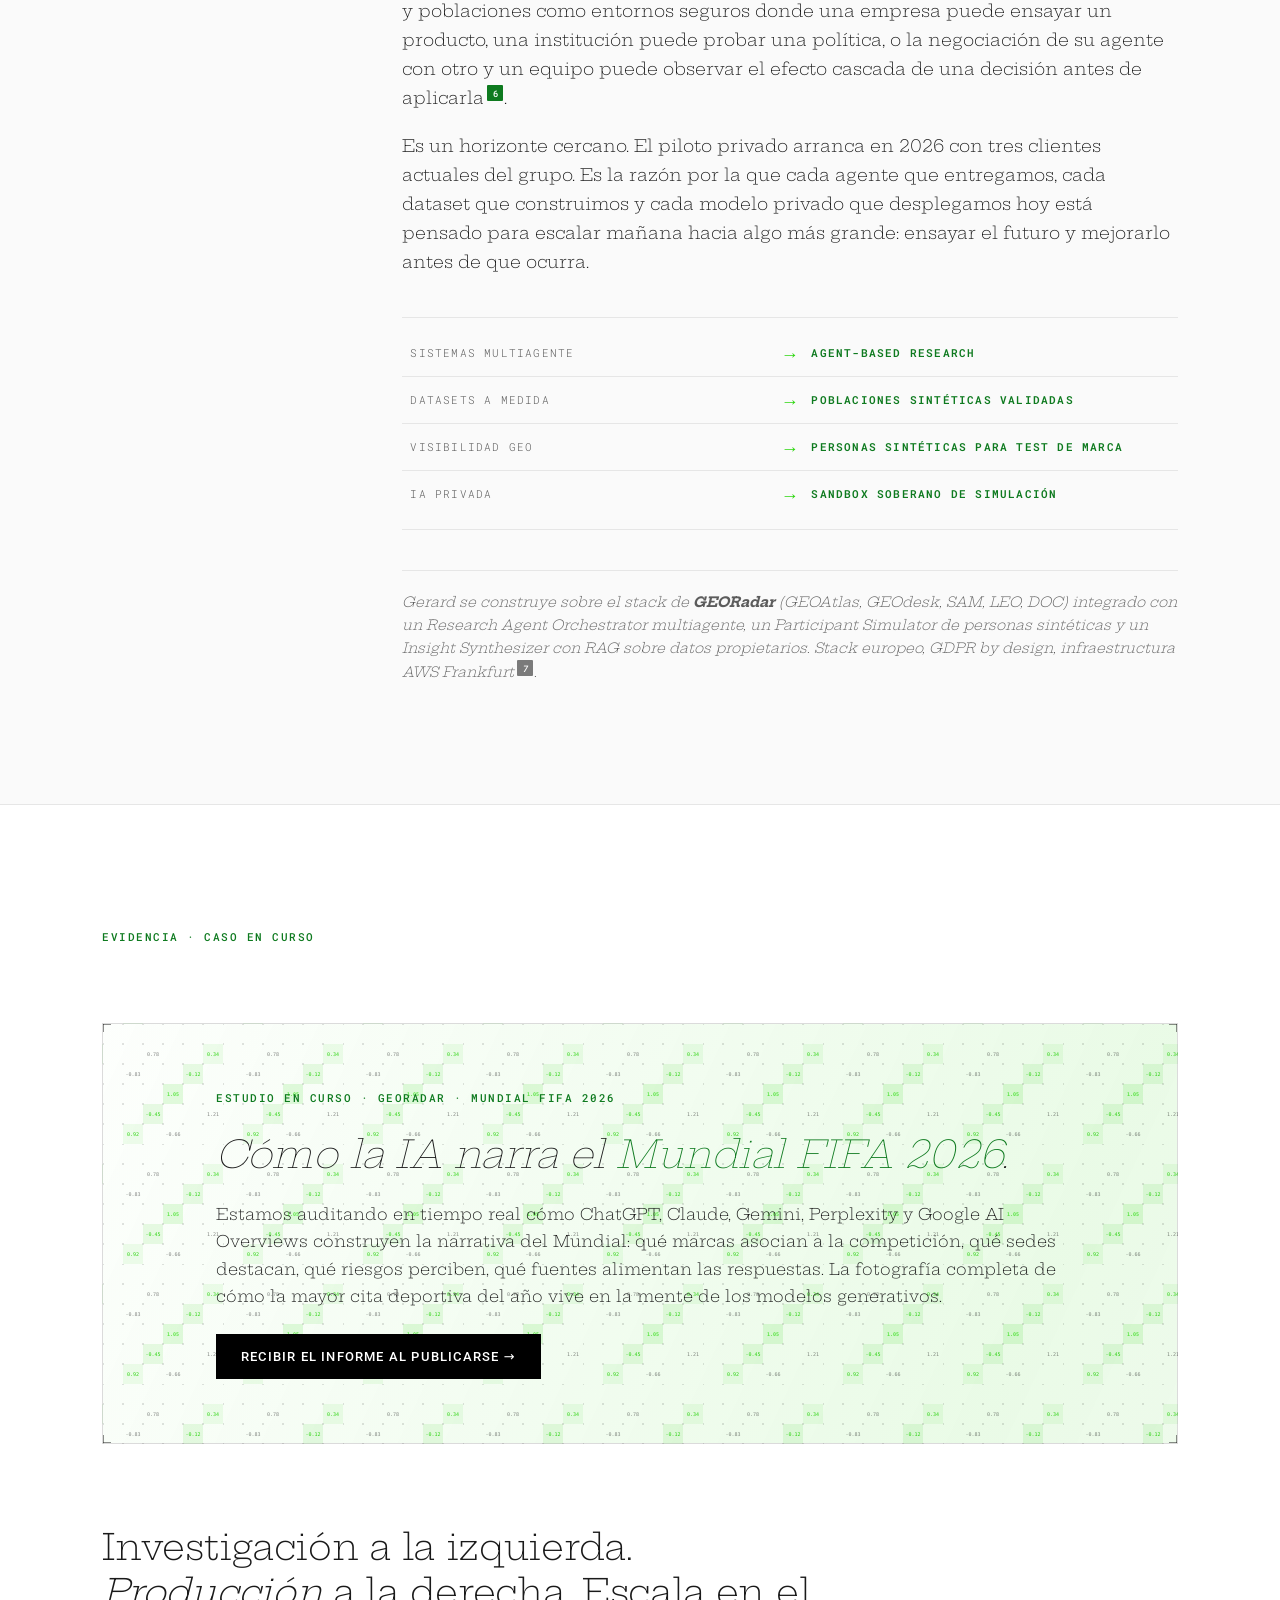
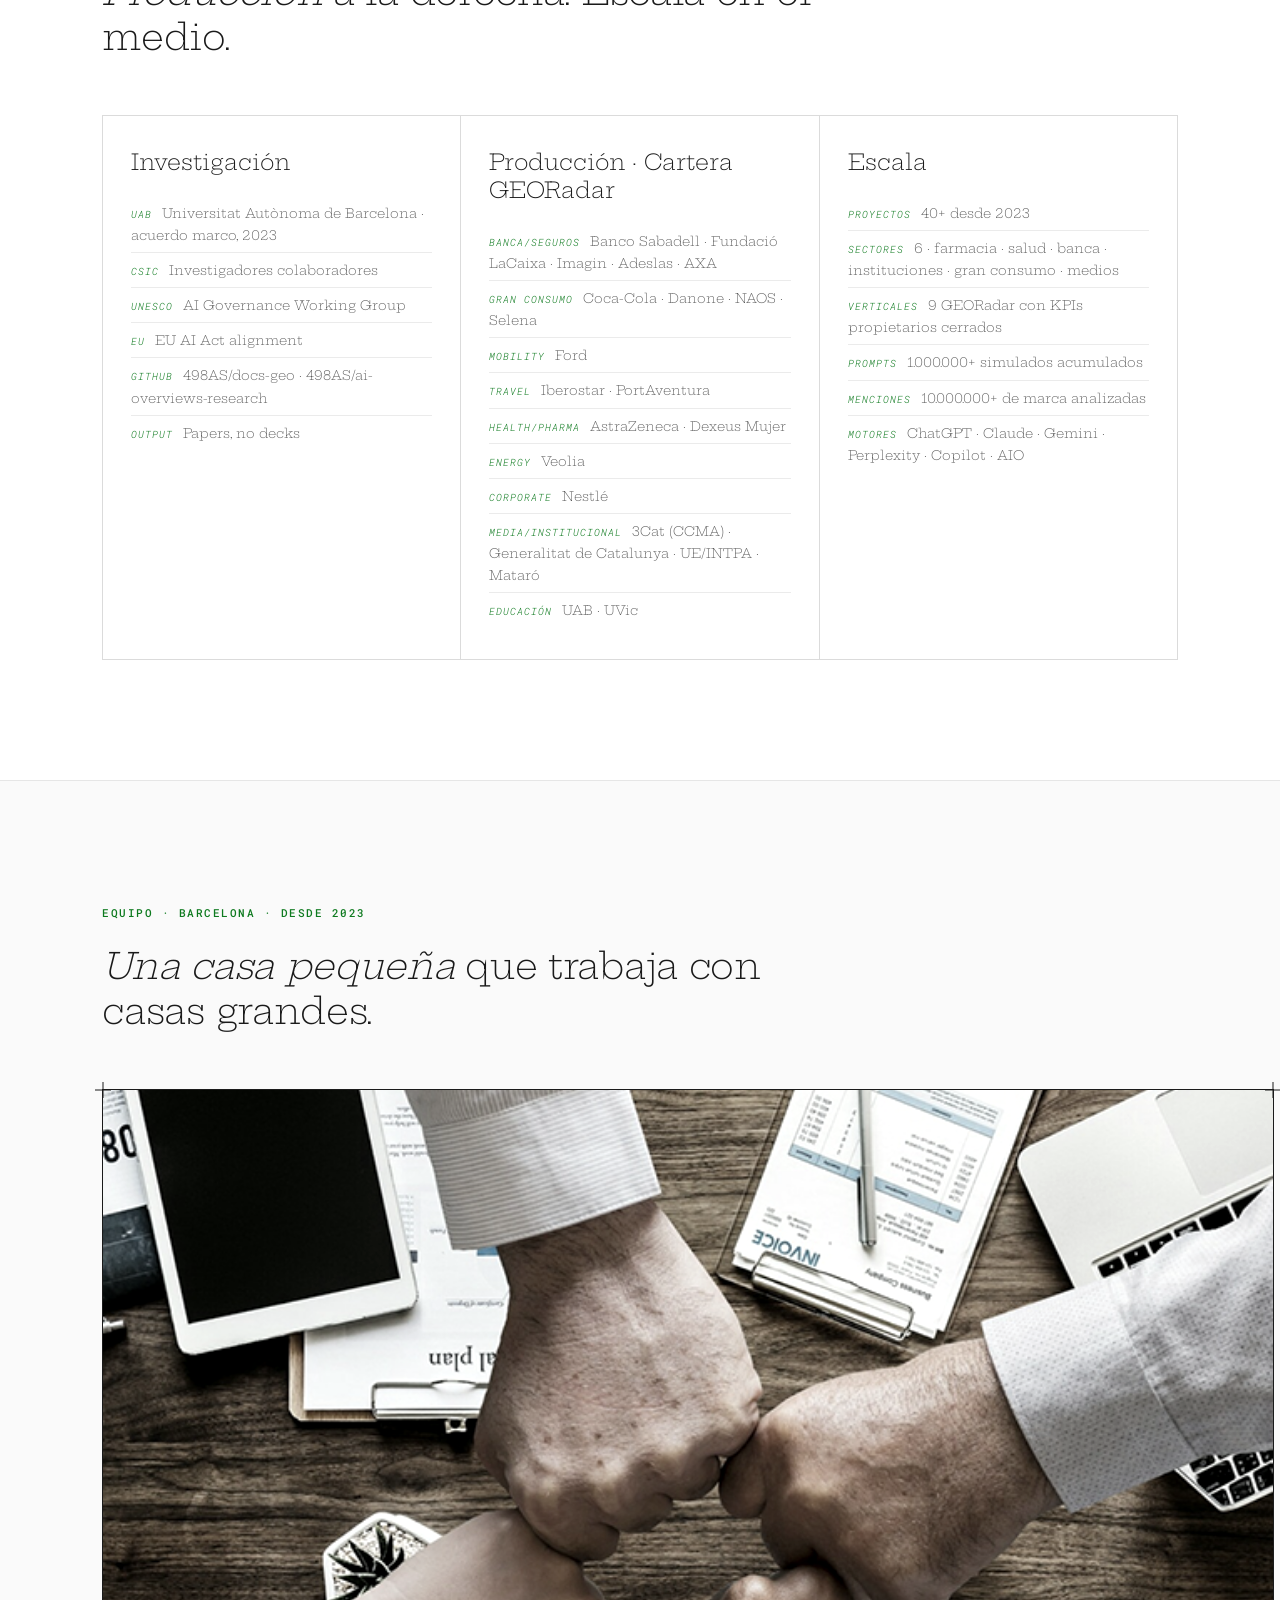
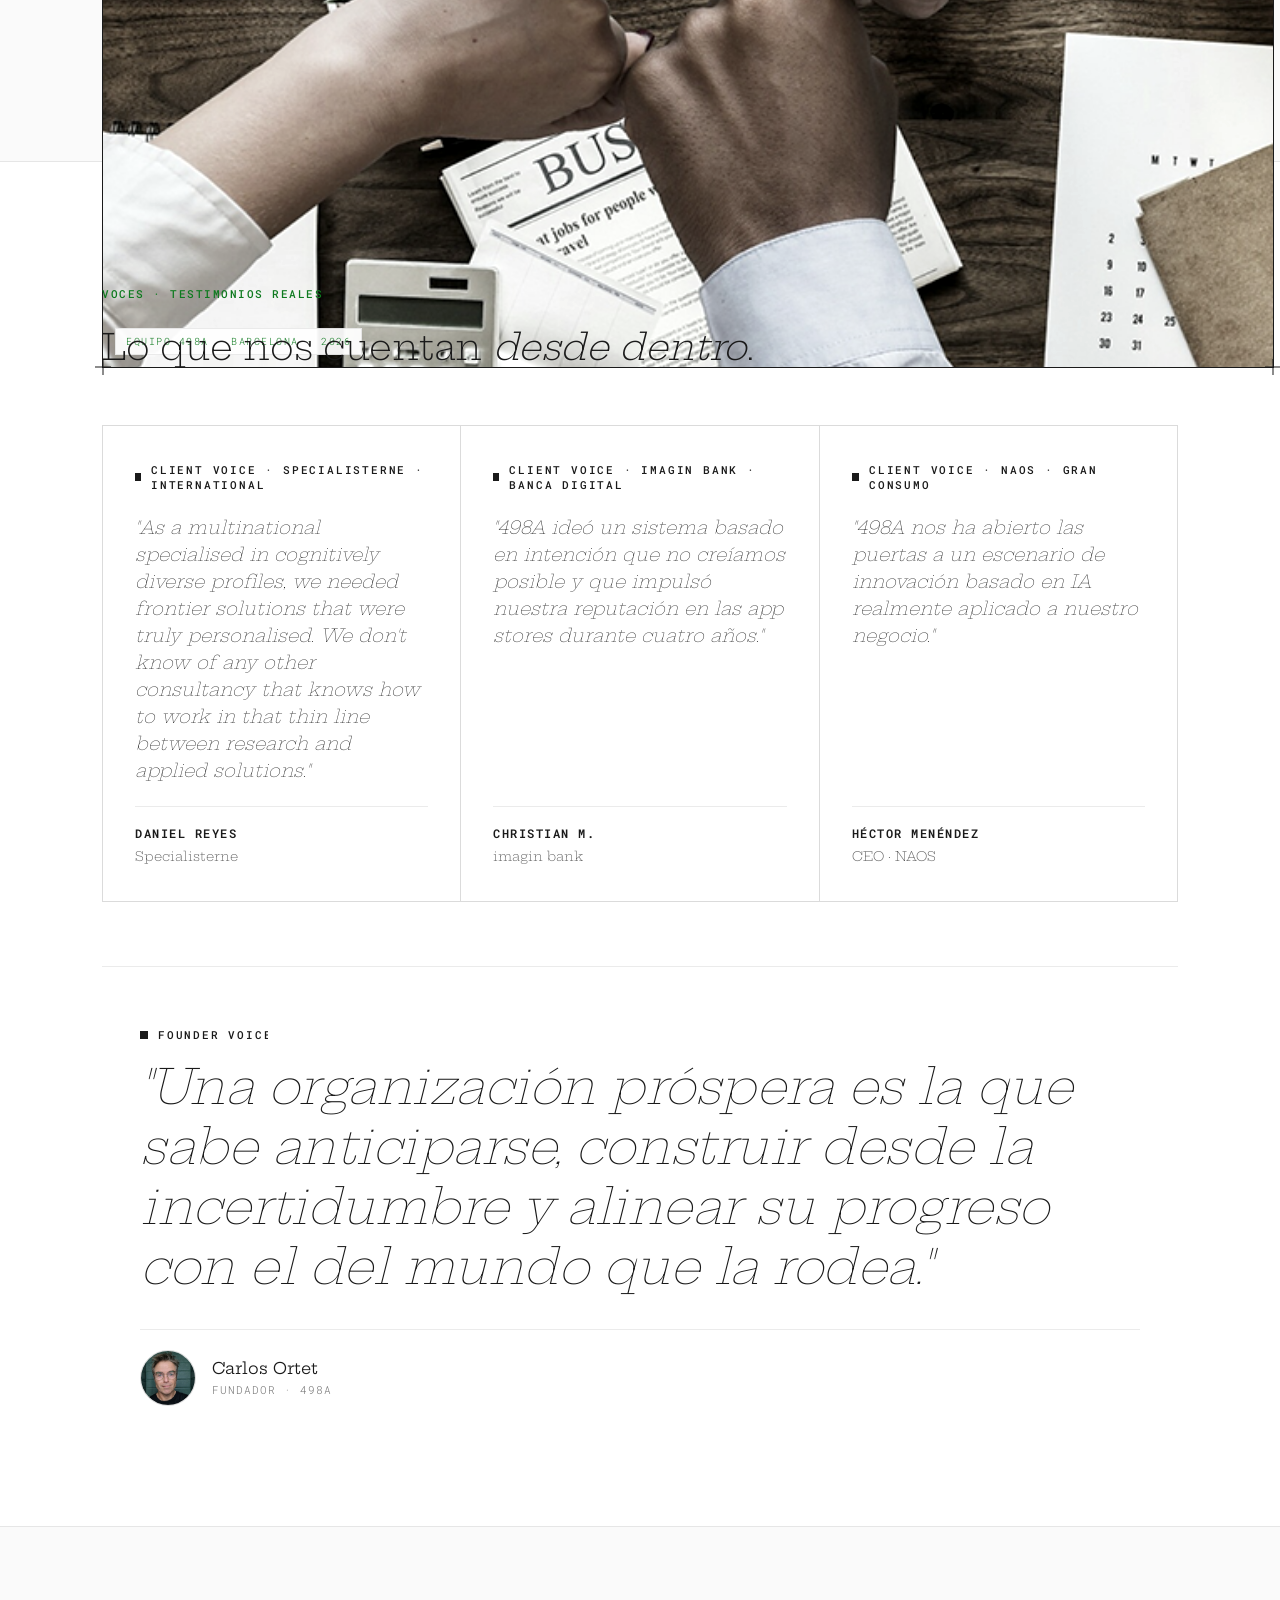
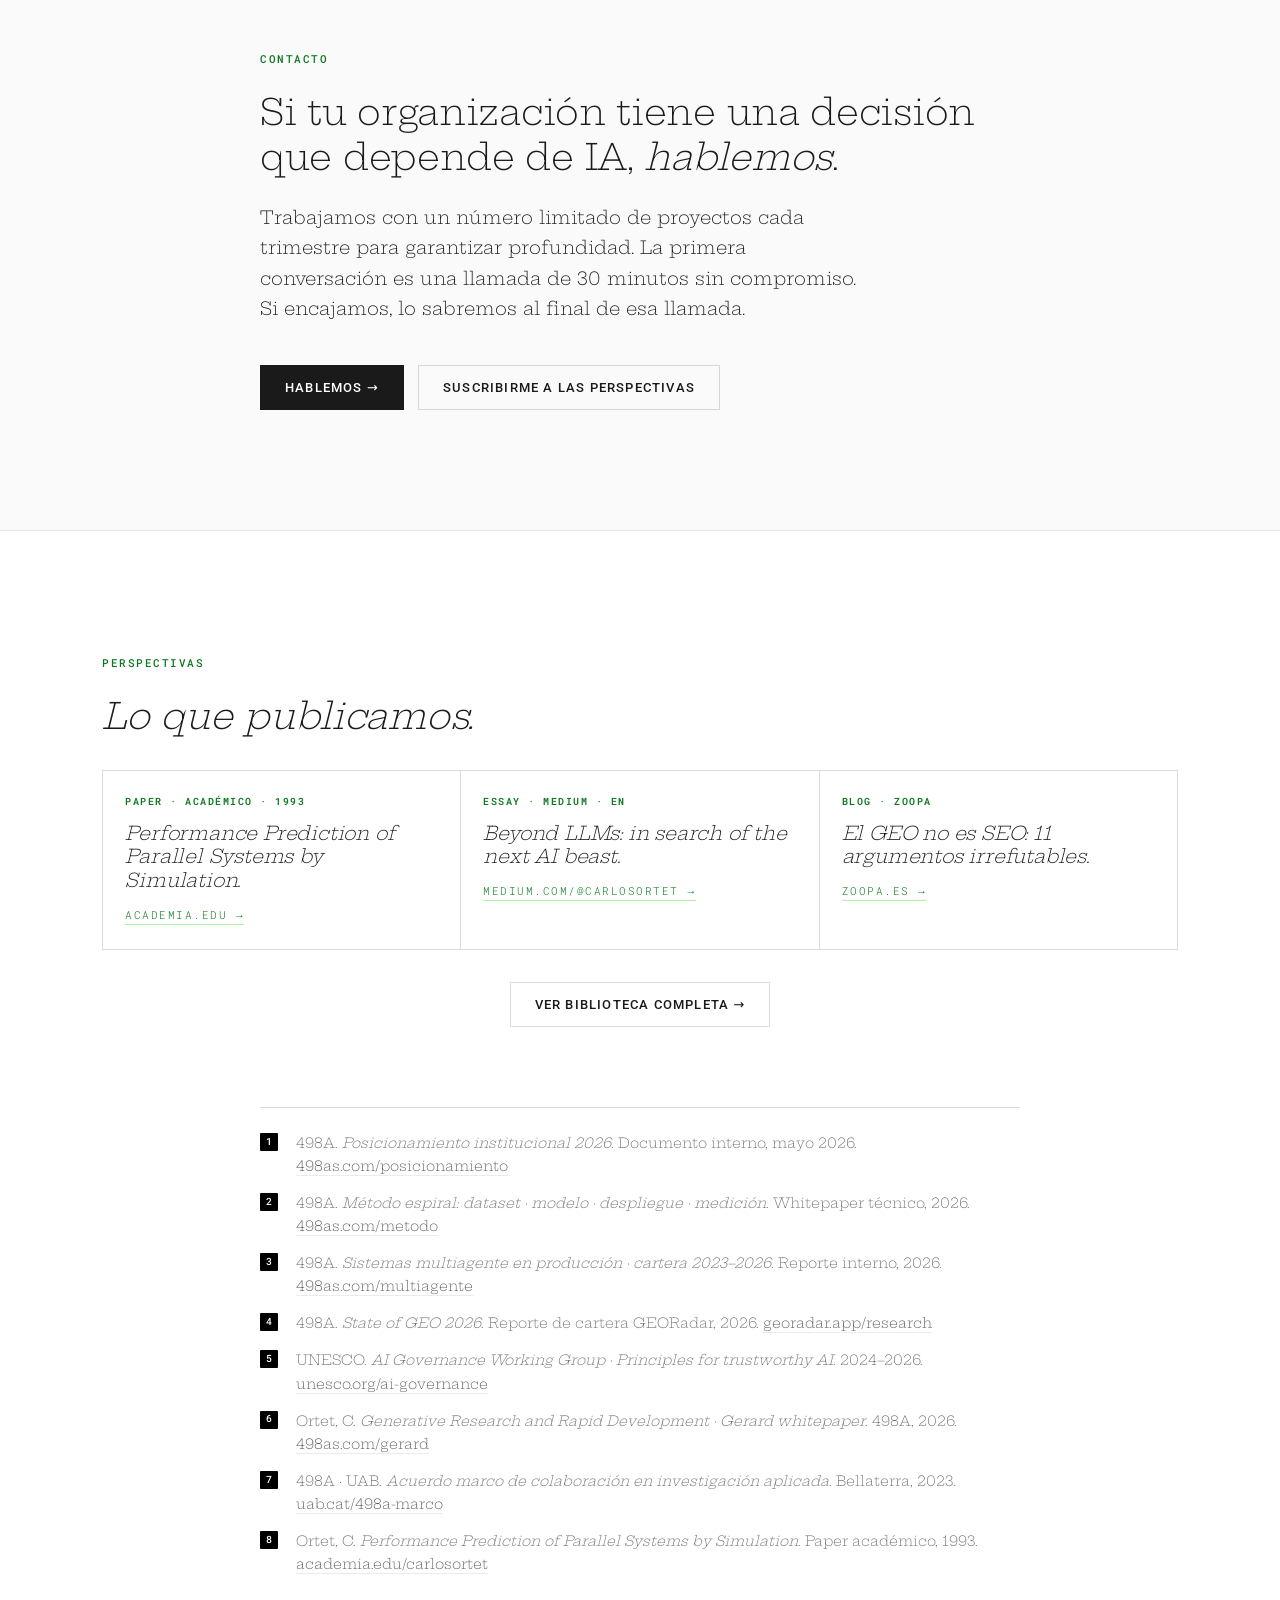
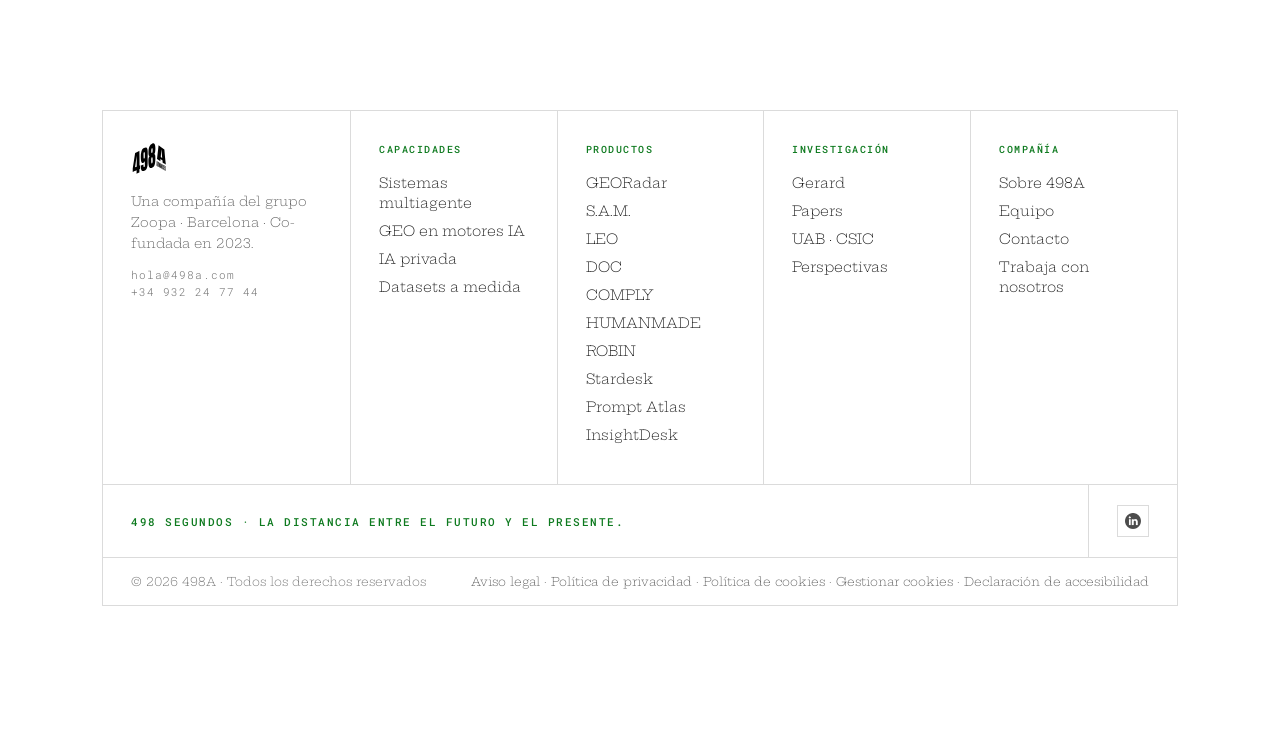
==== commit ab44e23c: "home v6 · Tesis eliminada + Capacidades con nueva variante zigzag CAMBIO 1 · §02 Tesis eliminada Era" ====
--- a/498Adesign/index.html
+++ b/498Adesign/index.html
@@ -830,6 +830,117 @@
   }
   @media (max-width: 600px) {
     .service-card__image { aspect-ratio: 16 / 9; }
+  }
+
+  /* ============================================================
+     BOX COLLECTION · variante ZIGZAG · editorial magazine flow
+     Cards horizontales · imagen alternando izq/der · contiguas con
+     hairlines 1px black (gap+bg technique) · 1 columna vertical.
+     ============================================================ */
+  .box-collection--zigzag {
+    display: grid;
+    grid-template-columns: 1fr !important;
+    gap: 1px;
+    background: var(--498-black);
+    padding: 1px;
+    border: 0;
+    overflow: visible;
+  }
+  .box-collection--zigzag > * {
+    display: grid;
+    grid-template-columns: 1fr 1fr;
+    background: var(--498-white);
+    padding: 0 !important;
+    border: 0 !important;
+    min-height: 420px;
+    align-items: stretch;
+    overflow: hidden;
+    transition: background .2s;
+  }
+  /* Alternancia · cards pares con imagen a la derecha */
+  .box-collection--zigzag > *:nth-child(even) {
+    grid-template-areas: "content image";
+  }
+  .box-collection--zigzag > *:nth-child(odd) {
+    grid-template-areas: "image content";
+  }
+  .box-collection--zigzag > *:hover { background: var(--498-green-50); }
+
+  .zigzag-card__image {
+    grid-area: image;
+    overflow: hidden;
+    background: var(--pg-paper);
+  }
+  .zigzag-card__image img {
+    width: 100%; height: 100%;
+    object-fit: cover;
+    display: block;
+  }
+  .zigzag-card__content {
+    grid-area: content;
+    padding: 56px 64px;
+    display: flex; flex-direction: column;
+    justify-content: center;
+    gap: 14px;
+  }
+  .zigzag-card__num {
+    font-family: var(--498-family-mono);
+    font-size: 10px;
+    letter-spacing: 1.8px;
+    text-transform: uppercase;
+    color: var(--498-green-deep);
+    font-weight: 600;
+  }
+  .zigzag-card__title {
+    font-family: var(--498-family-body);
+    font-weight: 200;
+    font-style: italic;
+    font-size: 36px;
+    line-height: 1.08;
+    letter-spacing: -0.4px;
+    color: var(--pg-text);
+    margin: 0;
+  }
+  .zigzag-card__title em { color: var(--498-green-deep); font-style: italic; }
+  .zigzag-card__headline {
+    font-family: var(--498-family-body);
+    font-weight: 300;
+    font-size: 17px;
+    line-height: 1.5;
+    color: var(--pg-text);
+    margin: 4px 0 0;
+  }
+  .zigzag-card__body {
+    font-family: var(--498-family-body);
+    font-weight: 300;
+    font-size: 14px;
+    line-height: 1.65;
+    color: var(--pg-text-muted);
+    margin: 0;
+  }
+  .zigzag-card__proof {
+    font-family: var(--498-family-mono);
+    font-size: 10px;
+    letter-spacing: 1.2px;
+    text-transform: uppercase;
+    color: var(--498-green-deep);
+    border-top: 1px solid var(--pg-line);
+    padding-top: 14px;
+    margin-top: 8px;
+    line-height: 1.5;
+  }
+  /* Responsive · mobile/tablet stack vertical · imagen arriba siempre */
+  @media (max-width: 900px) {
+    .box-collection--zigzag > *,
+    .box-collection--zigzag > *:nth-child(even),
+    .box-collection--zigzag > *:nth-child(odd) {
+      grid-template-columns: 1fr;
+      grid-template-areas: "image" "content";
+      min-height: 0;
+    }
+    .zigzag-card__image { aspect-ratio: 16 / 10; }
+    .zigzag-card__content { padding: 36px 32px; }
+    .zigzag-card__title { font-size: 28px; }
   }
 
   /* === BOX (single) === */
@@ -1742,52 +1853,18 @@
 </header>
 
 <!-- =================================================================
-     02 · TESIS
-     ================================================================= -->
-<section id="tesis" class="vision-section">
-
-  <article class="vision-hero-card">
-    <div class="vision-hero-card__content">
-      <span class="eyebrow-square">Tesis · 01</span>
-      <h2 class="vision-hero-card__claim">
-        Cerramos la brecha entre <em style="color:var(--498-green-deep)">investigación y negocio</em>.
-      </h2>
-      <p class="ed-body" style="font-size:17px;line-height:1.7;color:var(--pg-text);margin:0 0 16px;max-width:520px">
-        Entre la investigación que aún no puede aplicarse y la consultoría que llega
-        cuando la tecnología ya se ha normalizado, hay una frontera decisiva.
-        En 498A trabajamos precisamente ahí.
-      </p>
-      <p class="ed-body" style="font-size:17px;line-height:1.7;color:var(--pg-text);margin:0;max-width:520px">
-        Conectamos ciencia, IA y ejecución para convertir conocimiento avanzado en
-        ventaja medible. Antes de que la tecnología sea evidente para todos<a class="cite-chat" href="#ref-1" title="Ver fuente 1">1</a>.
-      </p>
-      <a class="btn-split" href="#capacidades">
-        <span class="btn-split__label">Ver capacidades</span>
-        <span class="btn-split__arrow">→</span>
-      </a>
-    </div>
-
-    <div class="vision-hero-card__visual">
-      <img src="assets/visuals/green-architecture.webp"
-           alt="Arquitectura verde modular · sistema en crecimiento · tesis 498A">
-    </div>
-  </article>
-
-</section>
-
-<!-- =================================================================
-     Pattern band entre Tesis y Método
+     Pattern band entre Hero y Método · pausa atmosférica
      ================================================================= -->
 <div class="pattern-band">
   <span class="pattern-band__label">Grid · backpropagation · gradient flow</span>
 </div>
 
 <!-- =================================================================
-     03 · MÉTODO
+     02 · MÉTODO (antes 03 · renumerado tras eliminar Tesis)
      ================================================================= -->
 <section id="metodo" class="section-paper">
   <div class="section-title-block">
-    <span class="eyebrow">Método · 02</span>
+    <span class="eyebrow">Método · 01</span>
     <h2 class="ed-display-3">Cuatro etapas que <em>se retroalimentan</em>.</h2>
   </div>
 
@@ -1824,102 +1901,95 @@
     <h2 class="ed-display-3"><em>Cuatro líneas de trabajo aplicado.</em> Cada una autosuficiente. Las cuatro conectadas.</h2>
   </div>
 
-  <!-- 4 capacidades como service-cards 2×2 -->
-  <div class="box-collection box-collection--2 box-collection--service-cards">
-
-    <!-- 04 · A · Sistemas multiagente -->
-    <article class="box">
-      <div class="service-card__image">
+  <!-- 4 capacidades como zigzag · cards horizontales alternando imagen izq/der -->
+  <div class="box-collection box-collection--zigzag">
+
+    <!-- Capacidad 01 · Sistemas multiagente · image LEFT (odd) -->
+    <article>
+      <div class="zigzag-card__image">
         <img src="assets/visuals/science-network.jpg" alt="Red multiagente · agentes coordinados">
       </div>
-      <div class="service-card__num">Capacidad 01</div>
-      <h3 class="service-card__title">Sistemas multiagente</h3>
-      <p class="service-card__headline">Equipos digitales (AI implants) que deciden, colaboran y aprenden.</p>
-      <p class="service-card__desc">
-        Los desplegamos en operaciones reales (informes, análisis, atención al cliente,
-        forecasting, vigilancia regulatoria, generación de contenido) conectados a las
-        herramientas que tu equipo ya usa e integrados para que tu equipo puede comunicarse
-        con ellos como con un compañero más. No son chatbots ni copilotos pasivos.
-        Orquestan tareas complejas, toman decisiones autónomas dentro de límites definidos
-        y mejoran con cada interacción. Operan sobre modelos generalistas en la nube o
-        privados con entrenamientos específicos, siempre con conocimientos propios de tu
-        organización<a class="cite-chat cite-chat--green" href="#ref-3" title="Ver fuente 3">3</a>.
-      </p>
-      <div class="service-card__proof">+100.000 horas manuales liberadas en producción</div>
+      <div class="zigzag-card__content">
+        <span class="zigzag-card__num">Capacidad 01</span>
+        <h3 class="zigzag-card__title">Sistemas <em>multiagente</em>.</h3>
+        <p class="zigzag-card__headline">
+          Equipos digitales que deciden, colaboran y aprenden.
+        </p>
+        <p class="zigzag-card__body">
+          Agentes proactivos que orquestan tareas complejas y toman decisiones
+          autónomas dentro de límites definidos. Operan sobre modelos generalistas
+          en la nube o privados, siempre con conocimientos propios de tu
+          organización<a class="cite-chat cite-chat--green" href="#ref-3" title="Ver fuente 3">3</a>.
+        </p>
+        <div class="zigzag-card__proof">+100.000 horas manuales liberadas en producción</div>
+      </div>
     </article>
 
-    <!-- 04 · B · GEO -->
-    <article class="box">
-      <div class="service-card__image">
+    <!-- Capacidad 02 · GEO · image RIGHT (even) -->
+    <article>
+      <div class="zigzag-card__image">
         <img src="assets/visuals/sc-geo-visibility.jpg" alt="Mapa de visibilidad en motores generativos">
       </div>
-      <div class="service-card__num">Capacidad 02</div>
-      <h3 class="service-card__title">GEO · Visibilidad en motores generativos</h3>
-      <p class="service-card__headline">La decisión de tu cliente se toma en ChatGPT, Claude, Gemini, Perplexity, Copilot y Google AI Overviews.</p>
-      <p class="service-card__desc">
-        Mientras tu competencia optimiza para Google clásico, los modelos generativos
-        y los bloques AIO ya están filtrando, comparando y recomendando marcas en el
-        momento exacto de la decisión. <strong>GEORadar</strong> —nuestra plataforma
-        propia— audita ese espacio semántico con 3.000 a 30.000 prompts personalizados
-        por estudio, ejecutados contra los seis motores. Sistema de seis módulos
-        (GEOAtlas · multi-LLM · GEOdesk · DOC · SAM · LEO) que entrega visibilidad,
-        preferencia, percepción, benchmark competitivo y trazabilidad de fuentes.
-        Cierre con plan de acción de 90 días, no con un informe<a class="cite-chat" href="#ref-4" title="Ver fuente 4">4</a>.
-      </p>
-      <div style="padding: 0 32px 12px">
-        <div style="font-family:var(--498-family-mono);font-size:10px;color:var(--pg-text-faint);letter-spacing:1.2px;text-transform:uppercase;margin-bottom:8px;text-align:center">9 verticales con KPIs propietarios</div>
-        <div class="verticals-chips" style="justify-content:center">
+      <div class="zigzag-card__content">
+        <span class="zigzag-card__num">Capacidad 02</span>
+        <h3 class="zigzag-card__title">GEO · <em>visibilidad en IA</em>.</h3>
+        <p class="zigzag-card__headline">
+          La decisión de tu cliente se toma en ChatGPT, Claude, Gemini, Perplexity, Copilot y Google AIO.
+        </p>
+        <p class="zigzag-card__body">
+          <strong>GEORadar</strong> audita ese espacio semántico con 3.000 a 30.000 prompts
+          personalizados por estudio, contra los seis motores. Plan de acción de 90 días,
+          no un informe<a class="cite-chat" href="#ref-4" title="Ver fuente 4">4</a>.
+        </p>
+        <div class="verticals-chips" style="margin-top:4px">
           <span>Travel</span><span>Finance</span><span>Health</span><span>Education</span>
           <span>Corporate</span><span>Consumer</span><span>Energy</span><span>Mobility</span><span>Civic</span>
         </div>
-      </div>
-      <p class="service-card__desc" style="font-style:italic;font-size:12px;color:var(--pg-text-muted)">
-        <span style="background:transparent;width:0;height:0;display:none"></span>
-        Actualmente auditamos el Mundial FIFA 2026 en EE. UU. con esta misma metodología. Ver detalle en <em>Evidencia</em>.
-      </p>
-      <div class="service-card__proof">
-        Primera consultora europea especializada en GEO ·
-        1.000.000+ prompts simulados ·
-        10.000.000+ menciones analizadas ·
-        16+ marcas líderes en producción
+        <div class="zigzag-card__proof">
+          Primera consultora europea especializada en GEO · 1M+ prompts simulados ·
+          10M+ menciones analizadas · 16+ marcas líderes en producción
+        </div>
       </div>
     </article>
 
-    <!-- 04 · C · IA privada -->
-    <article class="box">
-      <div class="service-card__image">
+    <!-- Capacidad 03 · IA privada · image LEFT (odd) -->
+    <article>
+      <div class="zigzag-card__image">
         <img src="assets/visuals/method-panels.jpg" alt="Modelos IA privados desplegados en infraestructura propia">
       </div>
-      <div class="service-card__num">Capacidad 03</div>
-      <h3 class="service-card__title">IA privada</h3>
-      <p class="service-card__headline">Modelos en tu infraestructura. Tu dato se queda en casa.</p>
-      <p class="service-card__desc">
-        Para empresas e instituciones que no pueden permitirse que sus datos atraviesen
-        un API externo. Desplegamos modelos open-source ajustados a tu dominio, en tu
-        infraestructura, bajo tu control. Cumplimiento del EU AI Act, soberanía del
-        dato, latencia baja, coste predecible. La misma potencia que un modelo comercial
-        sin la dependencia del vendor lock-in<a class="cite-chat cite-chat--grey" href="#ref-5" title="Ver fuente 5">5</a>.
-      </p>
-      <div class="service-card__proof">Marcos de gobernanza alineados con EU AI Act y UNESCO AI Working Group</div>
+      <div class="zigzag-card__content">
+        <span class="zigzag-card__num">Capacidad 03</span>
+        <h3 class="zigzag-card__title">IA <em>privada</em>.</h3>
+        <p class="zigzag-card__headline">
+          Modelos en tu infraestructura. Tu dato se queda en casa.
+        </p>
+        <p class="zigzag-card__body">
+          Para organizaciones que no pueden permitirse que sus datos atraviesen un API externo.
+          Modelos open-source ajustados a tu dominio, bajo tu control. EU AI Act compliant,
+          latencia baja, coste predecible, sin vendor lock-in<a class="cite-chat cite-chat--grey" href="#ref-5" title="Ver fuente 5">5</a>.
+        </p>
+        <div class="zigzag-card__proof">Marcos de gobernanza alineados con EU AI Act y UNESCO AI Working Group</div>
+      </div>
     </article>
 
-    <!-- 04 · D · Datasets -->
-    <article class="box">
-      <div class="service-card__image">
+    <!-- Capacidad 04 · Datasets · image RIGHT (even) -->
+    <article>
+      <div class="zigzag-card__image">
         <img src="assets/visuals/sc-datasets-layers.jpg" alt="Capas de datasets · corpus específicos por dominio">
       </div>
-      <div class="service-card__num">Capacidad 04</div>
-      <h3 class="service-card__title">Datasets a medida</h3>
-      <p class="service-card__headline">El cuello de botella de cualquier IA seria es el dato.</p>
-      <p class="service-card__desc">
-        Construimos corpus específicos para el problema concreto: anotación experta,
-        validación cruzada con centros académicos y de investigación, trazabilidad
-        metodológica que tus auditores aceptarán. Son los datos sobre los que se
-        entrenarán los modelos que después decidirán dentro de tu organización.
-        Su calidad es el techo de todo lo demás; su entrenamiento es capital de
-        conocimiento y tu secreto industrial.
-      </p>
-      <div class="service-card__proof">Acuerdo marco con la UAB desde 2023 · Colaboración activa con investigadores del CSIC</div>
+      <div class="zigzag-card__content">
+        <span class="zigzag-card__num">Capacidad 04</span>
+        <h3 class="zigzag-card__title">Datasets <em>a medida</em>.</h3>
+        <p class="zigzag-card__headline">
+          El cuello de botella de cualquier IA seria es el dato.
+        </p>
+        <p class="zigzag-card__body">
+          Corpus específicos para tu problema concreto: anotación experta, validación
+          cruzada con centros académicos, trazabilidad metodológica auditable. La
+          calidad del dato es el techo de todo lo demás.
+        </p>
+        <div class="zigzag-card__proof">Acuerdo marco con la UAB desde 2023 · Colaboración activa con investigadores del CSIC</div>
+      </div>
     </article>
 
   </div>
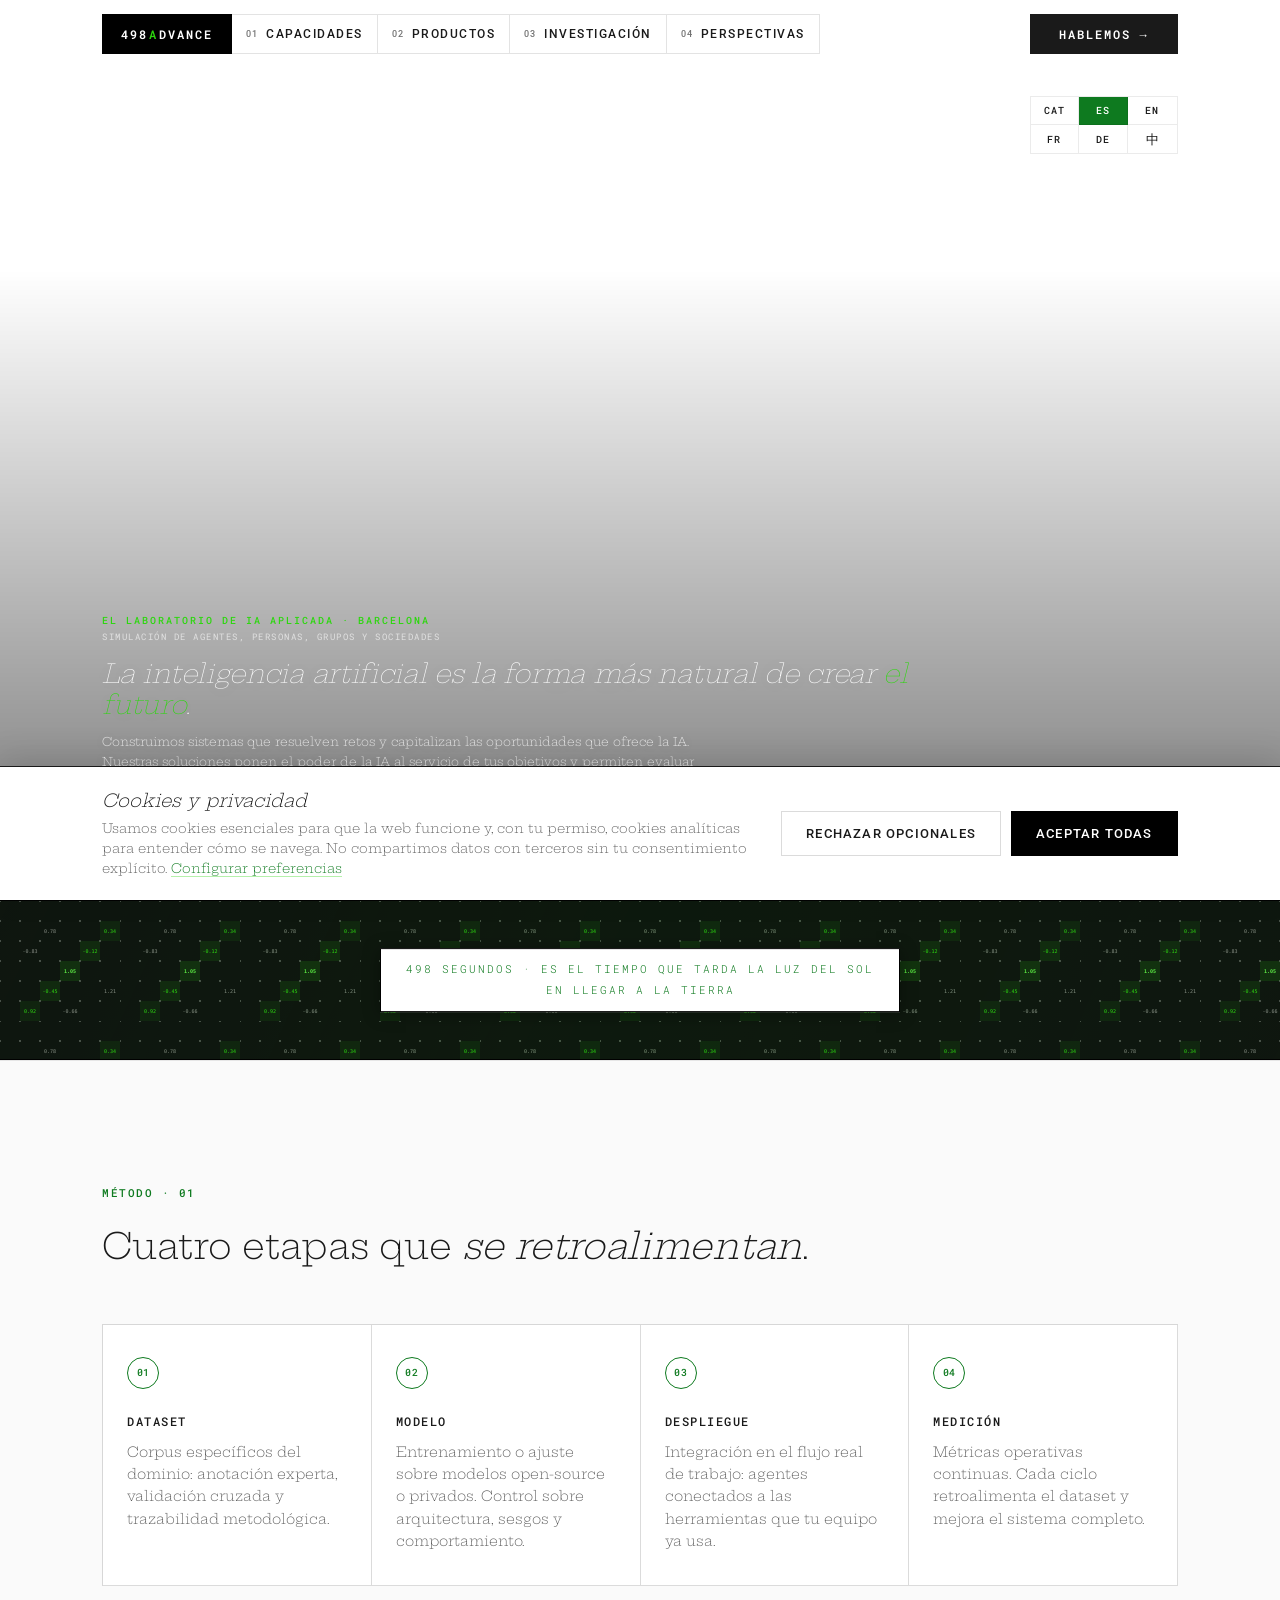
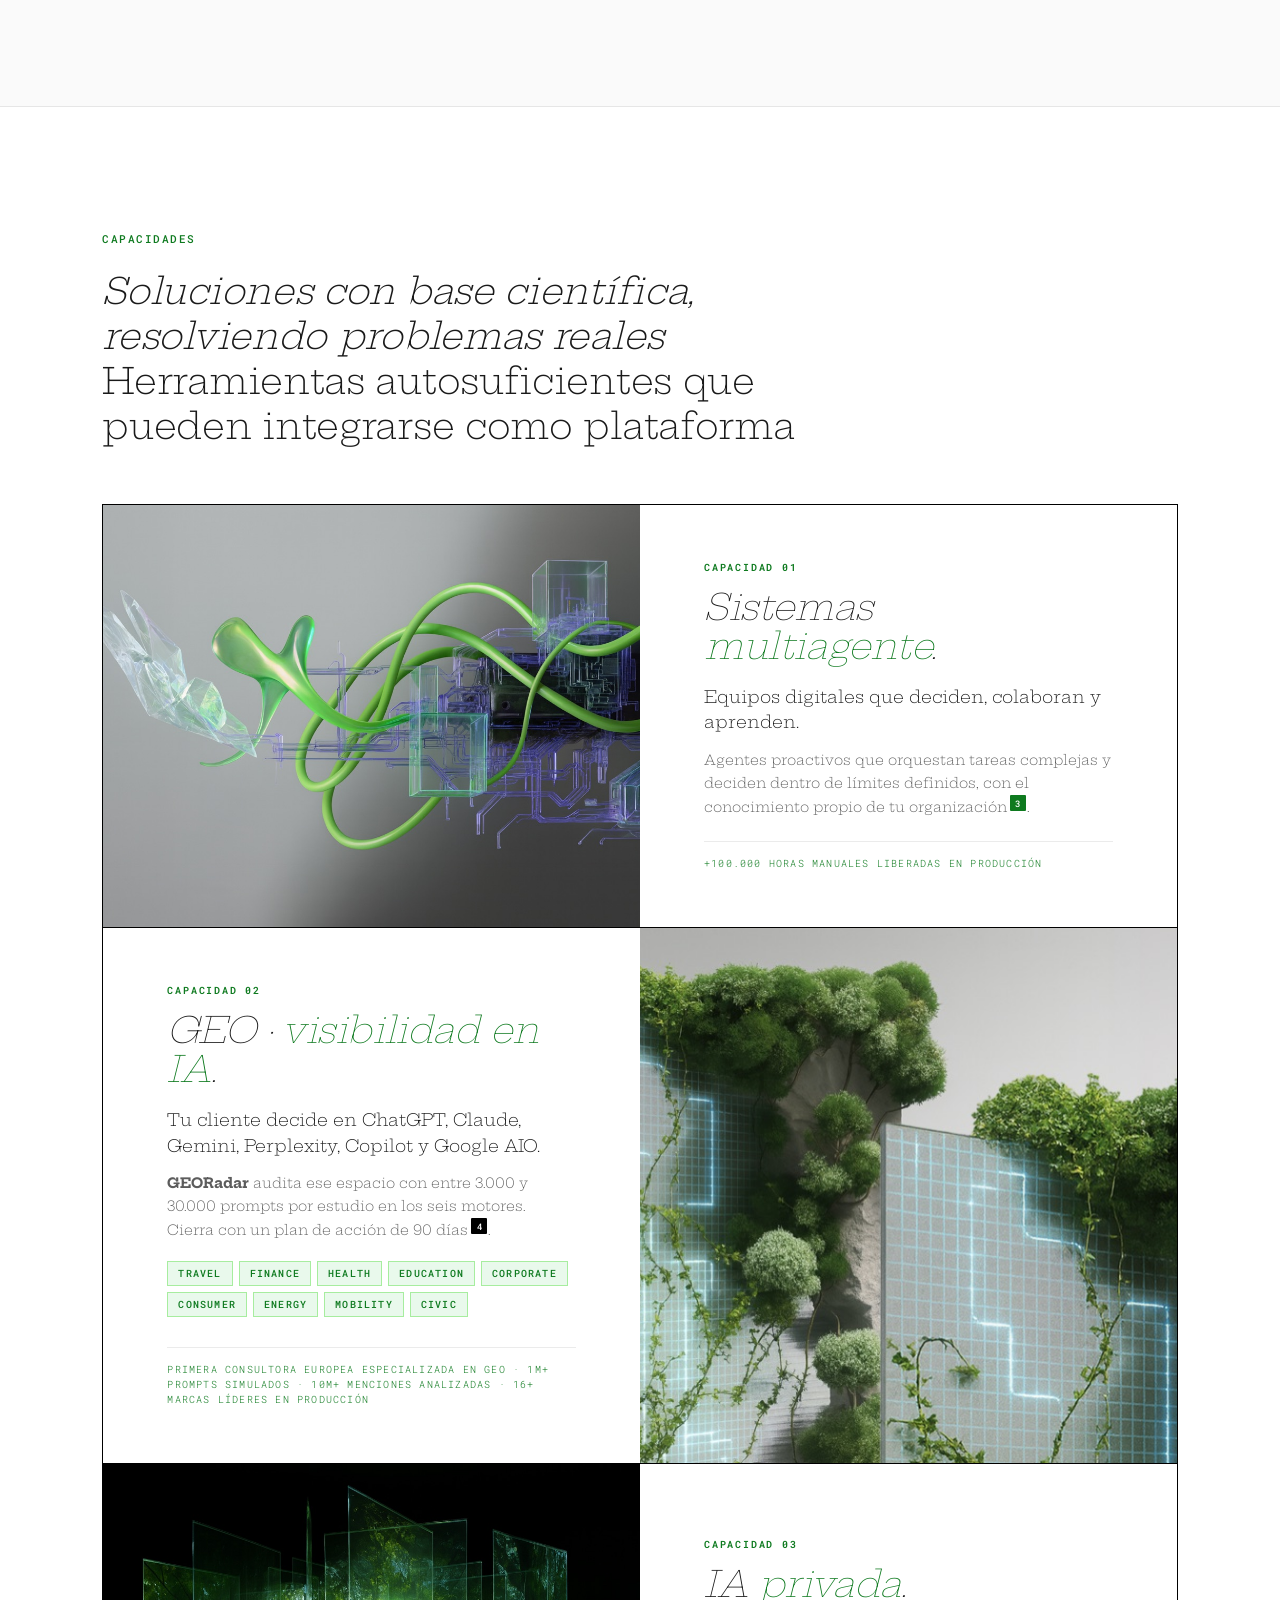
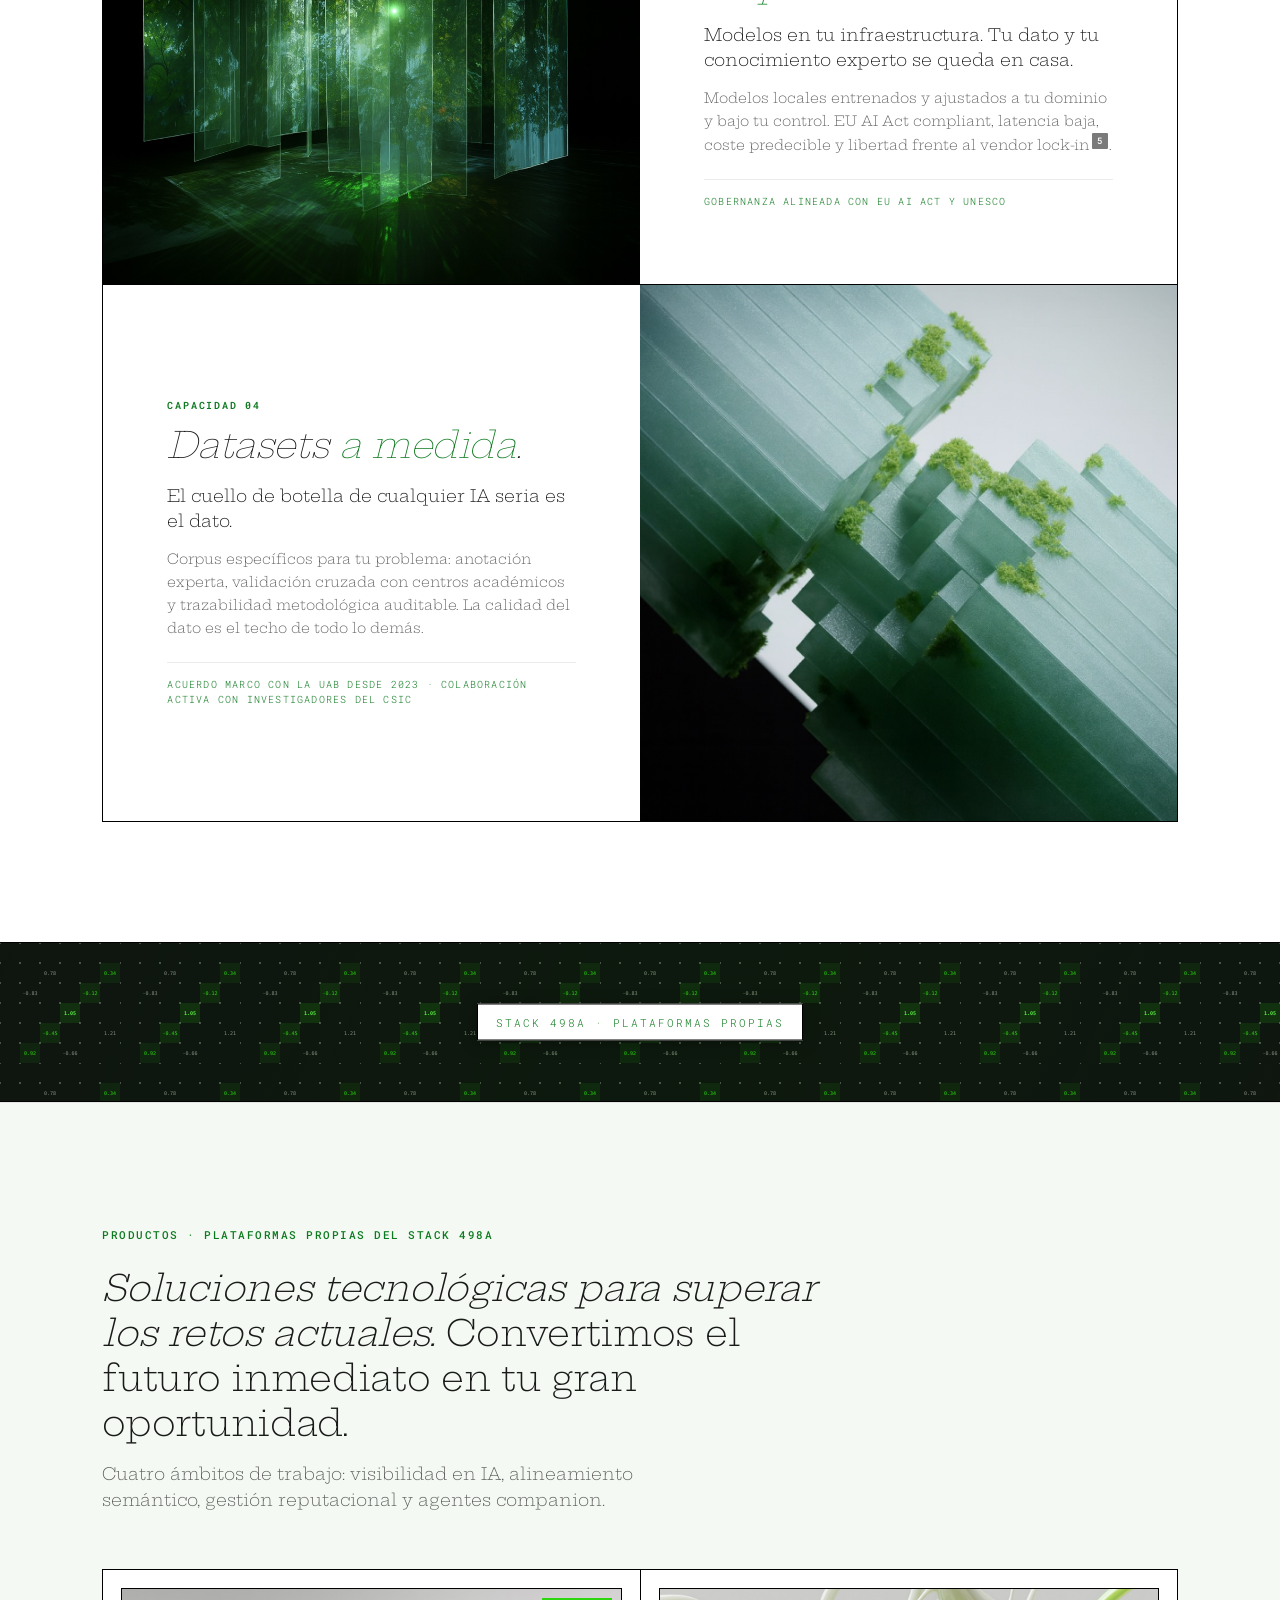
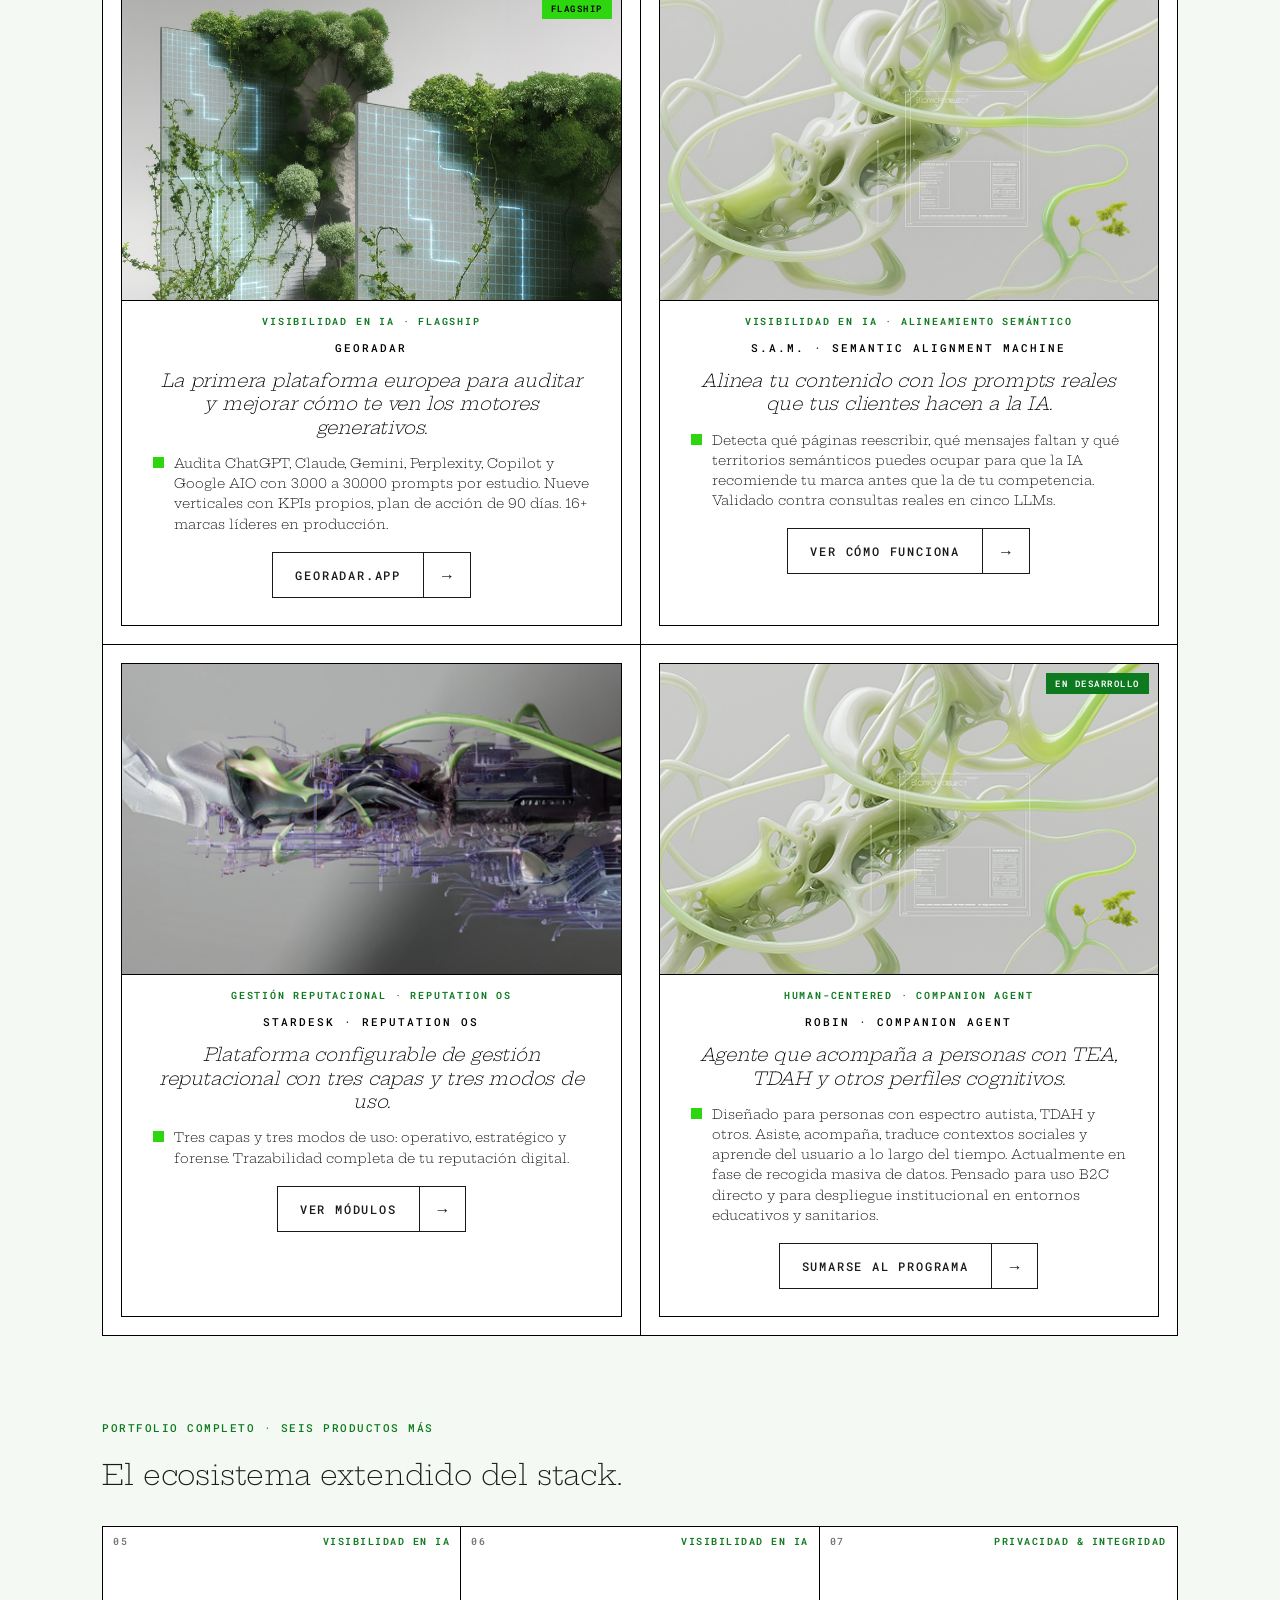
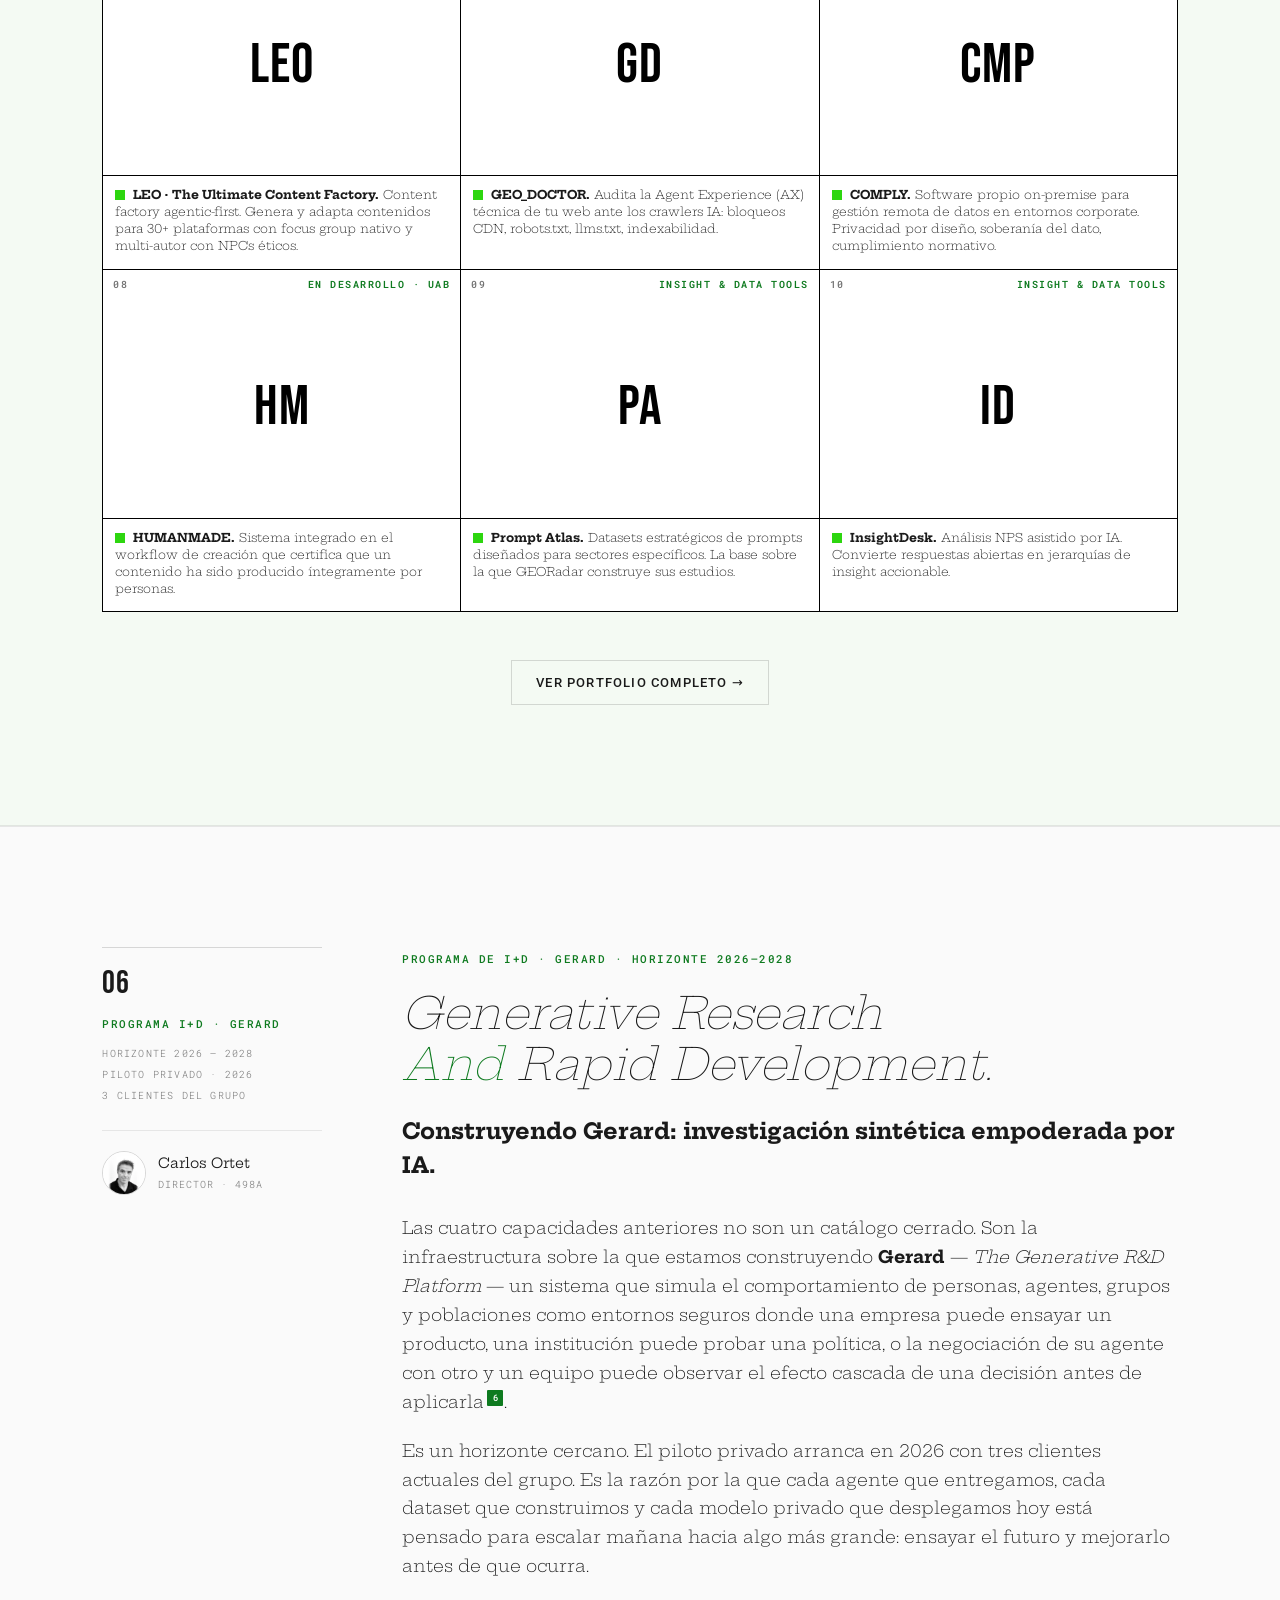
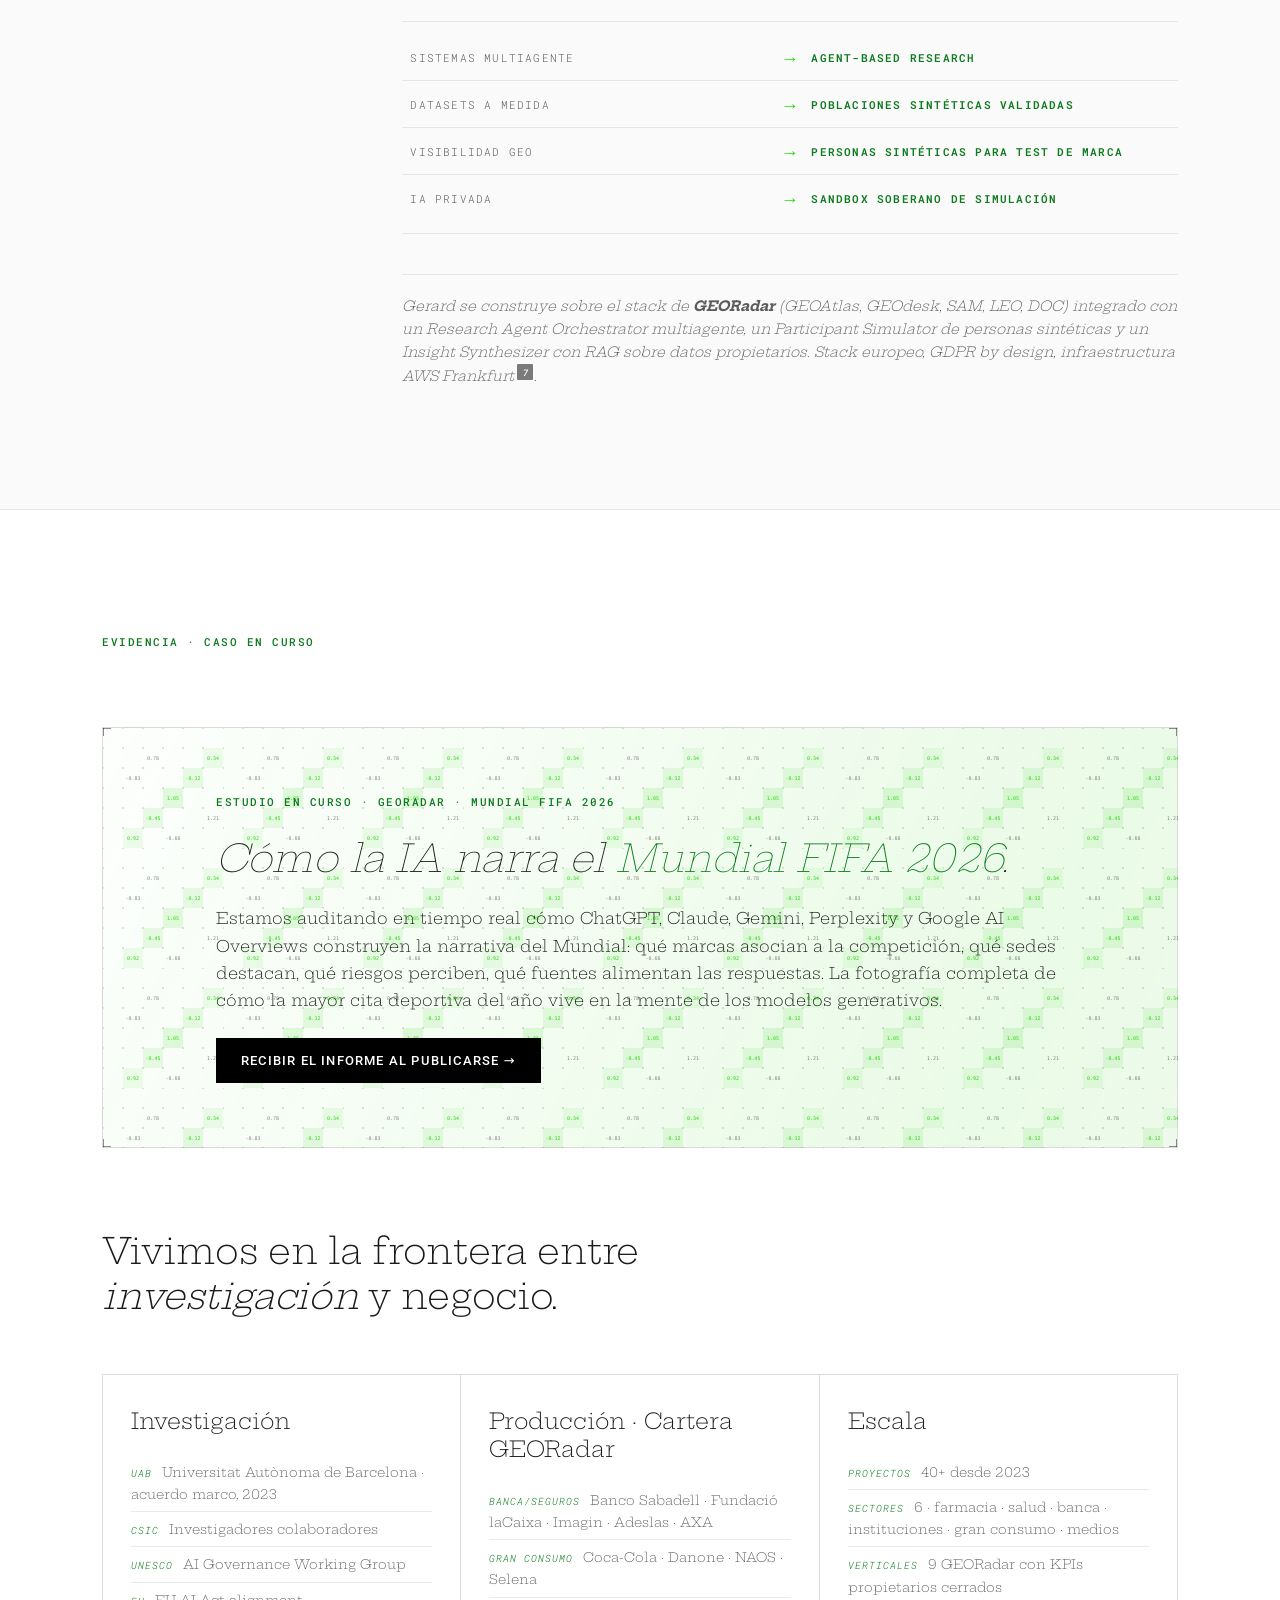
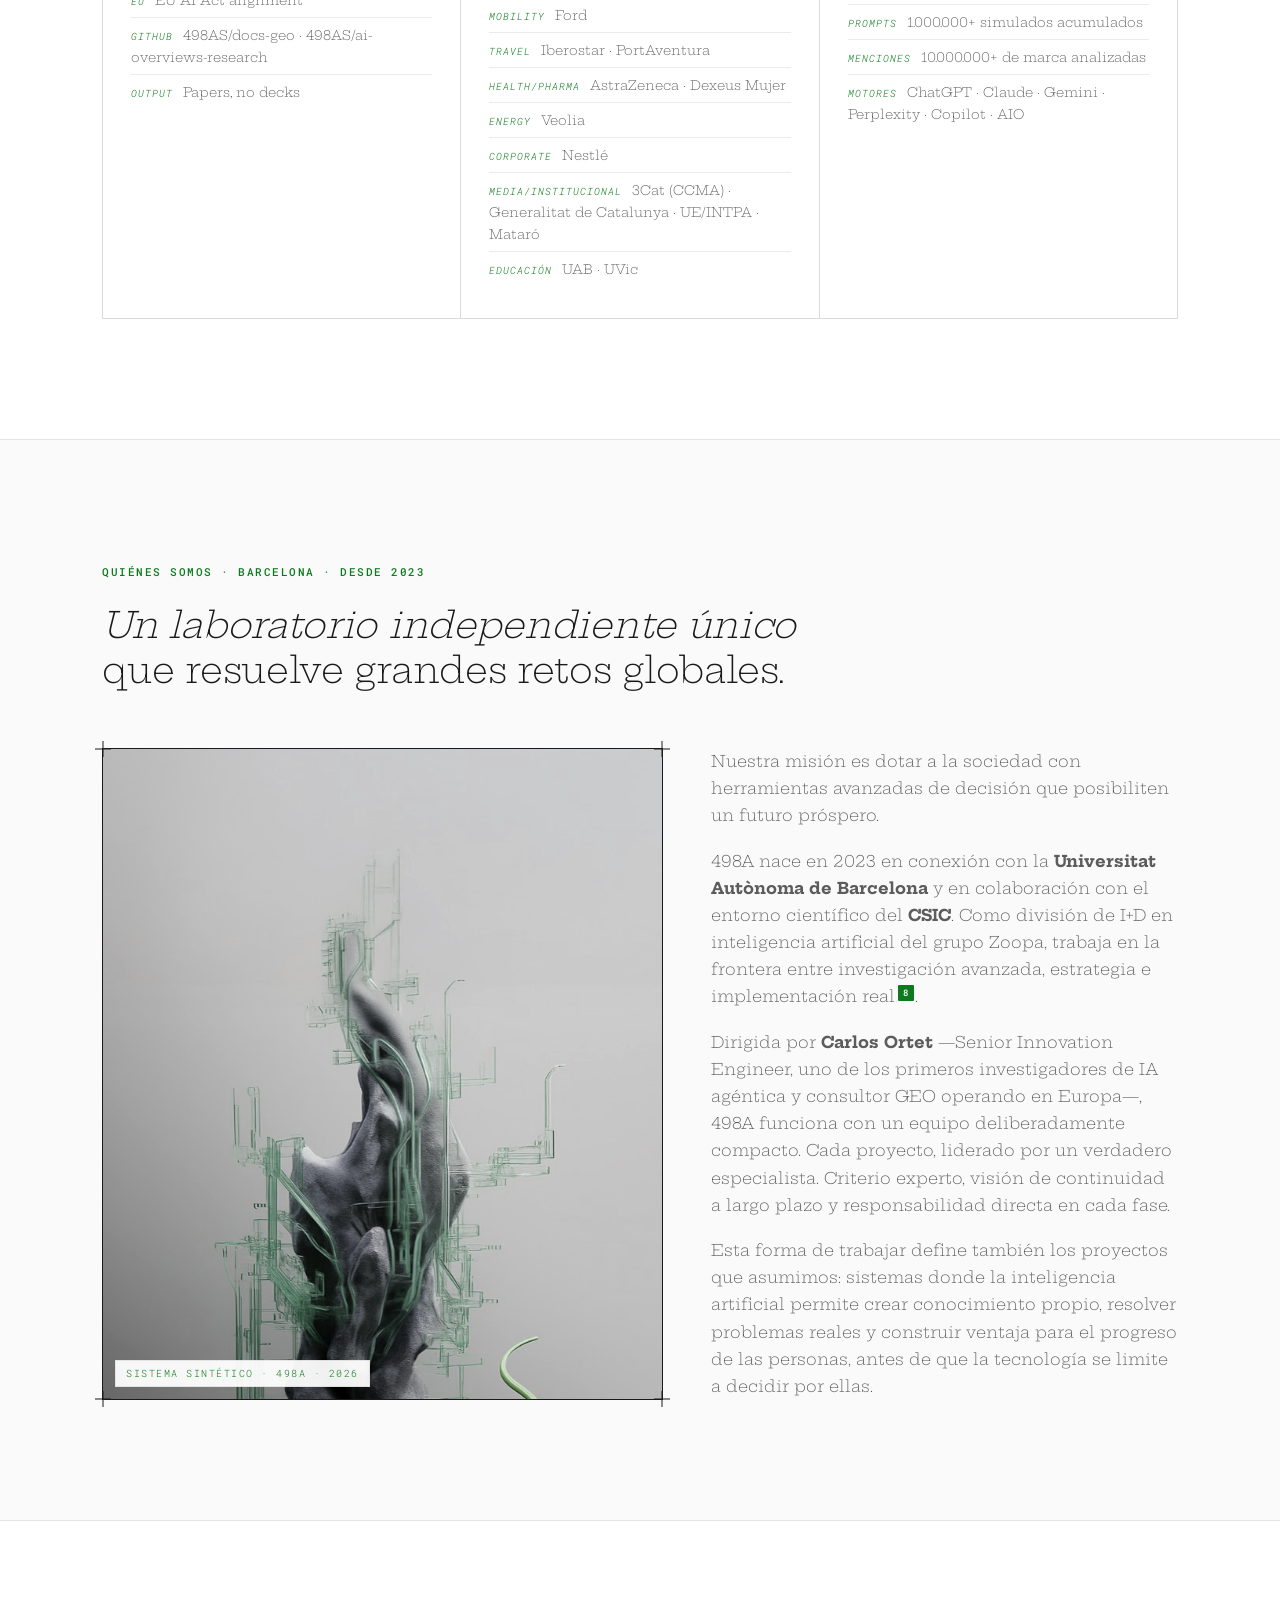
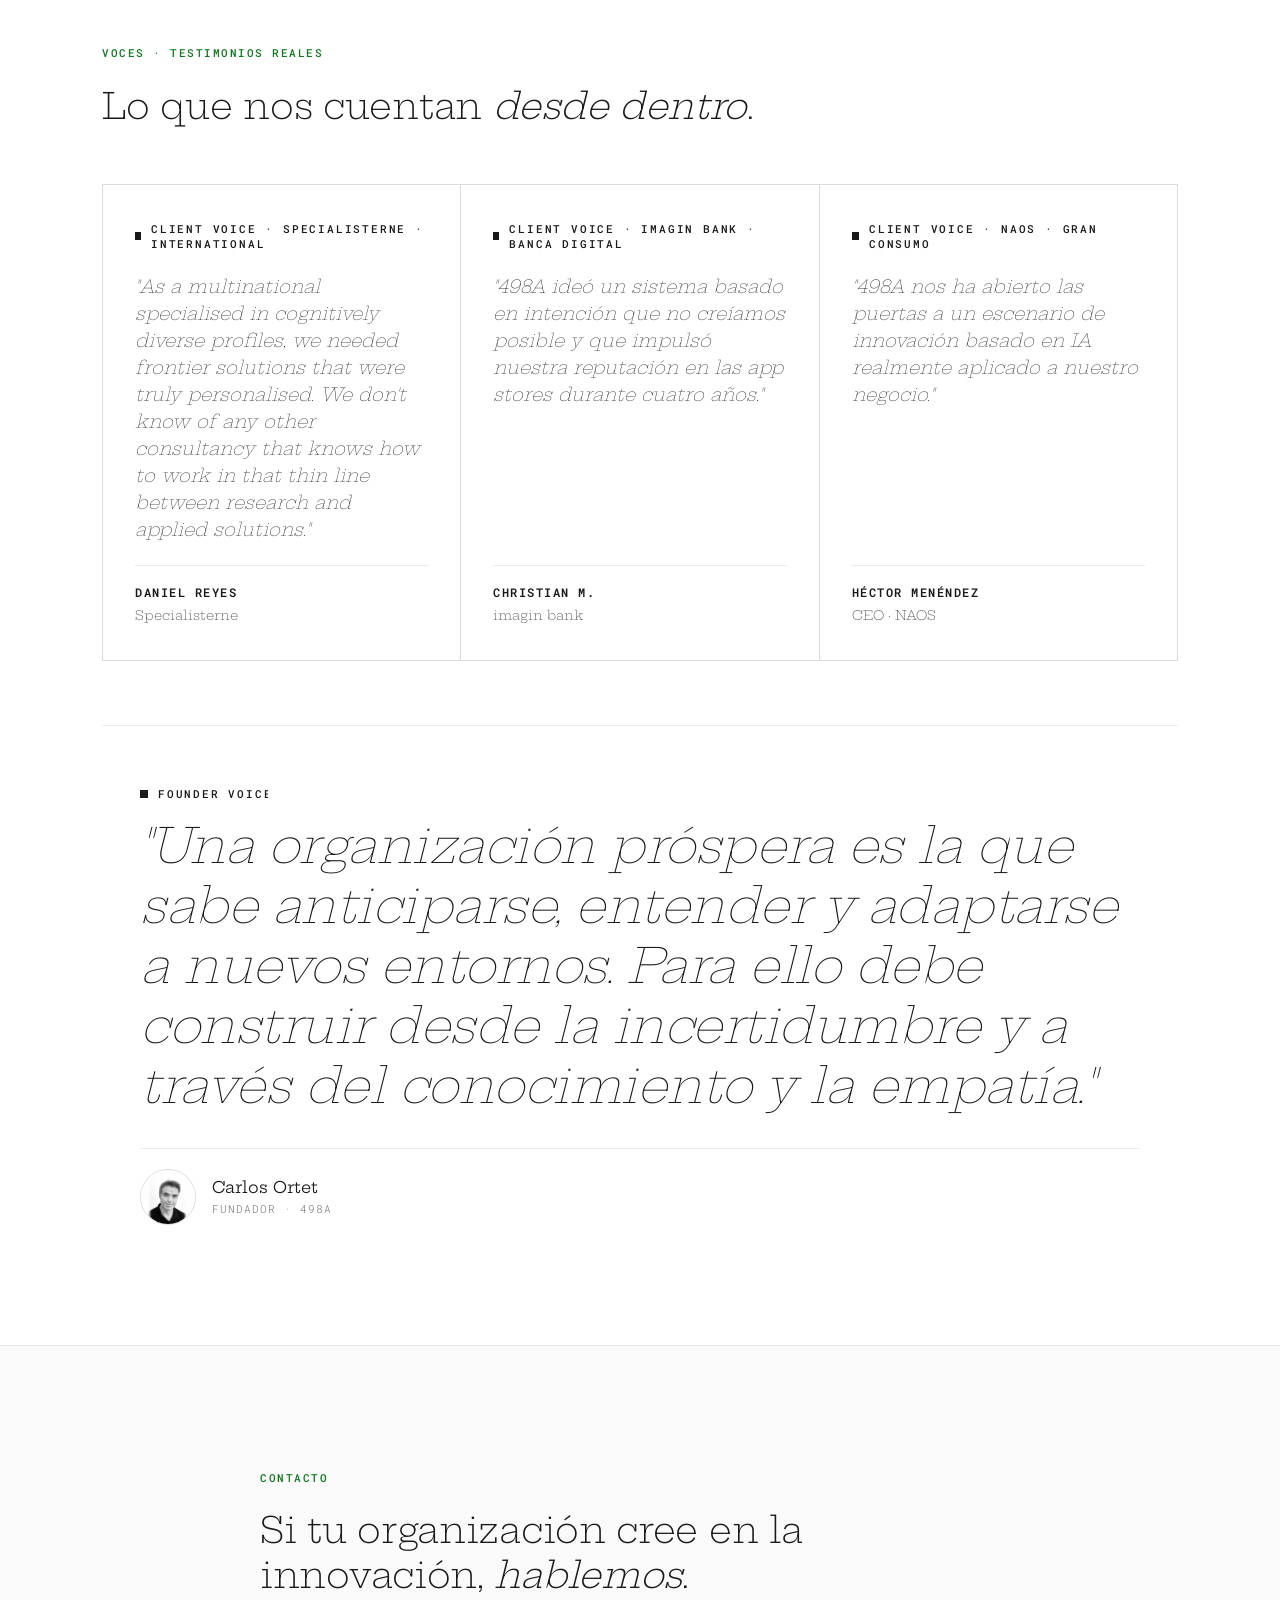
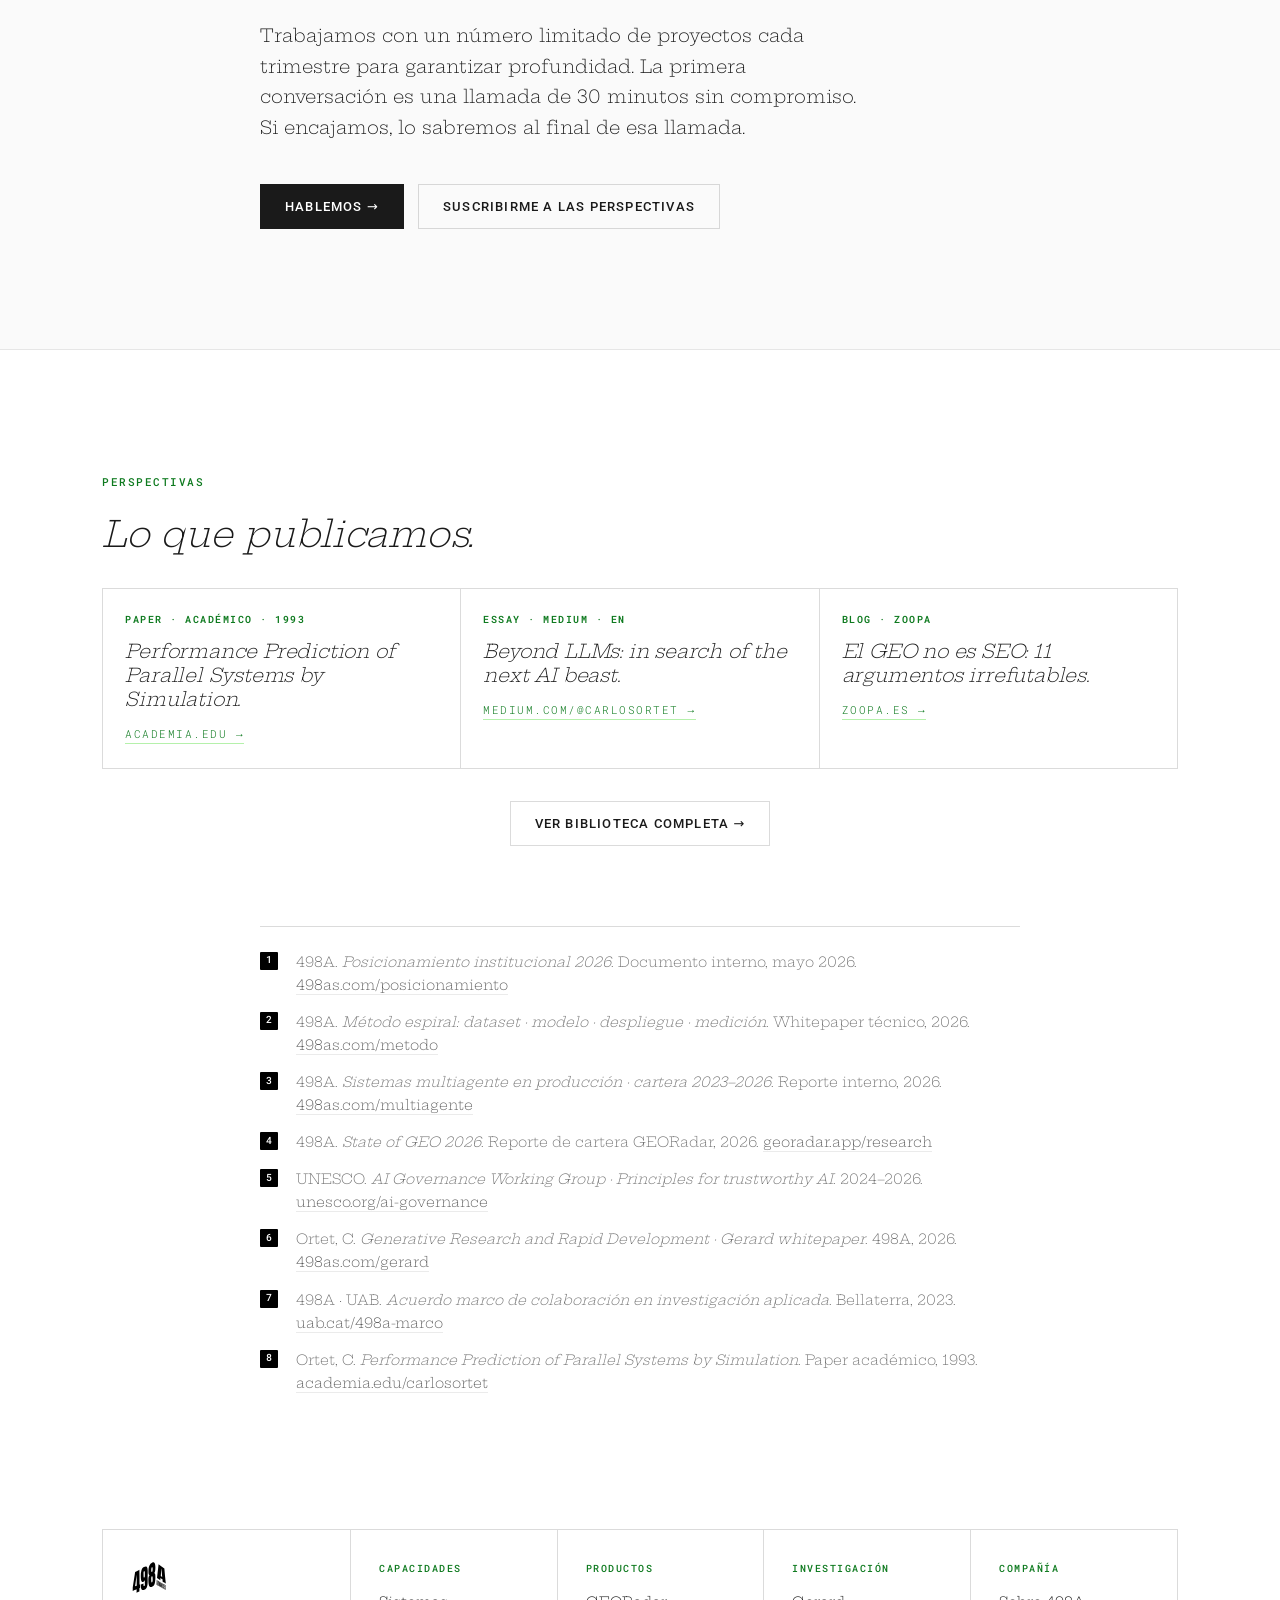
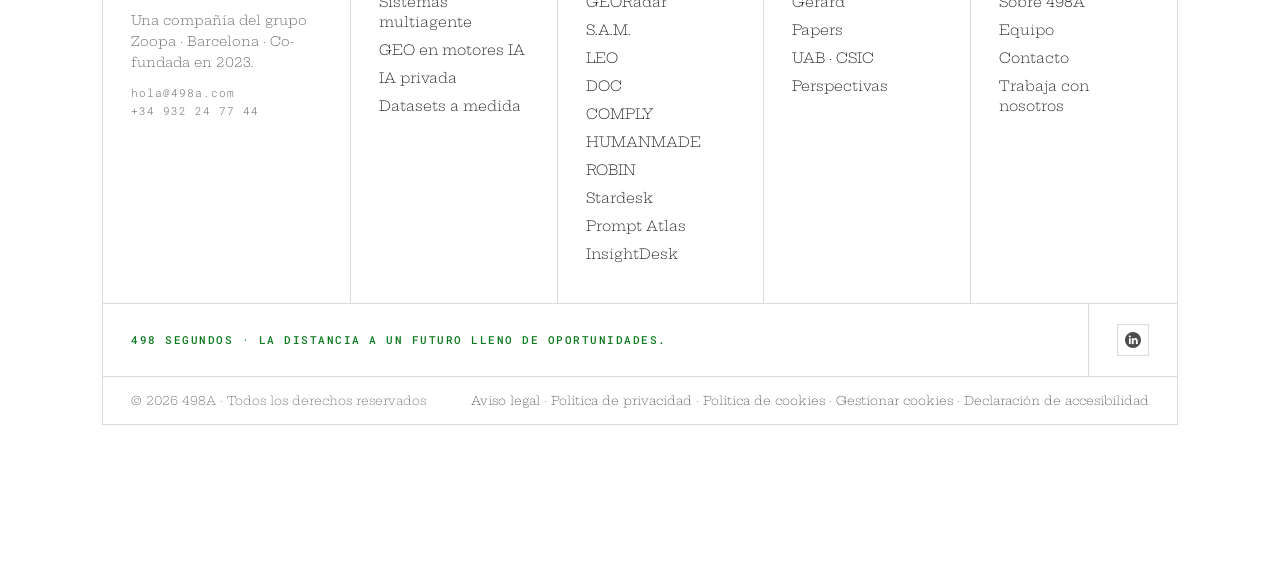
==== commit 6507bb2c: "fix · parrilla periodic · subgrid para alinear la linea de la descripcion Cada casilla era una rejil" ====
--- a/498Adesign/index.html
+++ b/498Adesign/index.html
@@ -647,6 +647,8 @@
     padding: 1px;
     border: 0;
     overflow: visible;
+    /* meta | simbolo | linea | descripcion · el ciclo se repite cada 4 filas */
+    grid-auto-rows: auto minmax(clamp(170px, 17vw, 290px), 1fr) 1px auto;
   }
   .box-collection--periodic > * {
     border: 0 !important;
@@ -660,6 +662,16 @@
     overflow: hidden;
     cursor: default;
     transition: background .2s;
+  }
+  /* Las 4 filas internas las define el contenedor: asi la linea divisoria
+     cae a la misma altura en todas las casillas de la banda. */
+  @supports (grid-template-rows: subgrid) {
+    .box-collection--periodic > * {
+      grid-row: span 4;
+      grid-template-rows: subgrid;
+      min-height: 0;
+      aspect-ratio: auto;
+    }
   }
   .box-collection--periodic > *:hover { background: var(--498-green-50); }
   .periodic__meta {
@@ -1380,6 +1392,8 @@
     overflow: visible;
     position: relative;
     aspect-ratio: 4/3;
+    width: 100%;
+    min-width: 0;
     background: var(--498-grey-100);
   }
   .team-photo img {
@@ -1833,17 +1847,17 @@
              personas, grupos y sociedades."
     -->
     <div class="hero-fullbleed__eyebrow">
-      <span class="primary">Lab de IA aplicada · Barcelona</span>
+      <span class="primary">El laboratorio de IA aplicada · Barcelona</span>
       <span class="secondary">Simulación de agentes, personas, grupos y sociedades</span>
     </div>
     <h1 class="hero-fullbleed__display">
-      La simulación es la nueva interfaz con el <em>futuro</em>.
+      La inteligencia artificial es la forma más natural de crear <em>el futuro</em>.
     </h1>
     <p class="hero-fullbleed__lead">
-      Nuestro objetivo es construir los sistemas que permiten predecir el
-      comportamiento real, bajo distintos escenarios, antes de que llegue a
-      la sociedad, negocio o institución. Decisiones críticas y desarrollo
-      basados en evidencias, no en hipótesis.
+      Construimos sistemas que resuelven retos y capitalizan las oportunidades
+      que ofrece la IA. Nuestras soluciones ponen el poder de la IA al servicio de
+      tus objetivos y permiten evaluar escenarios futuros antes de que lleguen a la
+      sociedad, el negocio o la institución.
     </p>
     <div class="hero-fullbleed__cta">
       <a class="btn-on-video" href="#contacto">Hablemos →</a>
@@ -1856,7 +1870,7 @@
      Pattern band entre Hero y Método · pausa atmosférica
      ================================================================= -->
 <div class="pattern-band">
-  <span class="pattern-band__label">Grid · backpropagation · gradient flow</span>
+  <span class="pattern-band__label" style="max-width:min(86vw,520px);text-align:center;line-height:1.9">498 segundos · Es el tiempo que tarda la luz del Sol en llegar a la Tierra</span>
 </div>
 
 <!-- =================================================================
@@ -1872,7 +1886,7 @@
     <div class="method-cell">
       <div class="method-cell__circle">01</div>
       <div class="method-cell__title">Dataset</div>
-      <div class="method-cell__desc">Construimos corpus específicos del dominio: anotación experta, validación cruzada, trazabilidad metodológica.</div>
+      <div class="method-cell__desc">Corpus específicos del dominio: anotación experta, validación cruzada y trazabilidad metodológica.</div>
     </div>
     <div class="method-cell">
       <div class="method-cell__circle">02</div>
@@ -1882,7 +1896,7 @@
     <div class="method-cell">
       <div class="method-cell__circle">03</div>
       <div class="method-cell__title">Despliegue</div>
-      <div class="method-cell__desc">Integración en el flujo real de trabajo: agentes proactivos conectados a las herramientas que tu equipo ya usa.</div>
+      <div class="method-cell__desc">Integración en el flujo real de trabajo: agentes conectados a las herramientas que tu equipo ya usa.</div>
     </div>
     <div class="method-cell">
       <div class="method-cell__circle">04</div>
@@ -1898,7 +1912,7 @@
 <section id="capacidades">
   <div class="section-title-block">
     <span class="eyebrow">Capacidades</span>
-    <h2 class="ed-display-3"><em>Cuatro líneas de trabajo aplicado.</em> Cada una autosuficiente. Las cuatro conectadas.</h2>
+    <h2 class="ed-display-3"><em>Soluciones con base científica, resolviendo problemas reales</em> Herramientas autosuficientes que pueden integrarse como plataforma</h2>
   </div>
 
   <!-- 4 capacidades como zigzag · cards horizontales alternando imagen izq/der -->
@@ -1916,9 +1930,8 @@
           Equipos digitales que deciden, colaboran y aprenden.
         </p>
         <p class="zigzag-card__body">
-          Agentes proactivos que orquestan tareas complejas y toman decisiones
-          autónomas dentro de límites definidos. Operan sobre modelos generalistas
-          en la nube o privados, siempre con conocimientos propios de tu
+          Agentes proactivos que orquestan tareas complejas y deciden dentro de
+          límites definidos, con el conocimiento propio de tu
           organización<a class="cite-chat cite-chat--green" href="#ref-3" title="Ver fuente 3">3</a>.
         </p>
         <div class="zigzag-card__proof">+100.000 horas manuales liberadas en producción</div>
@@ -1934,12 +1947,12 @@
         <span class="zigzag-card__num">Capacidad 02</span>
         <h3 class="zigzag-card__title">GEO · <em>visibilidad en IA</em>.</h3>
         <p class="zigzag-card__headline">
-          La decisión de tu cliente se toma en ChatGPT, Claude, Gemini, Perplexity, Copilot y Google AIO.
+          Tu cliente decide en ChatGPT, Claude, Gemini, Perplexity, Copilot y Google AIO.
         </p>
         <p class="zigzag-card__body">
-          <strong>GEORadar</strong> audita ese espacio semántico con 3.000 a 30.000 prompts
-          personalizados por estudio, contra los seis motores. Plan de acción de 90 días,
-          no un informe<a class="cite-chat" href="#ref-4" title="Ver fuente 4">4</a>.
+          <strong>GEORadar</strong> audita ese espacio con entre 3.000 y 30.000 prompts
+          por estudio en los seis motores. Cierra con un plan de acción de 90
+          días<a class="cite-chat" href="#ref-4" title="Ver fuente 4">4</a>.
         </p>
         <div class="verticals-chips" style="margin-top:4px">
           <span>Travel</span><span>Finance</span><span>Health</span><span>Education</span>
@@ -1961,14 +1974,14 @@
         <span class="zigzag-card__num">Capacidad 03</span>
         <h3 class="zigzag-card__title">IA <em>privada</em>.</h3>
         <p class="zigzag-card__headline">
-          Modelos en tu infraestructura. Tu dato se queda en casa.
+          Modelos en tu infraestructura. Tu dato y tu conocimiento experto se queda en casa.
         </p>
         <p class="zigzag-card__body">
-          Para organizaciones que no pueden permitirse que sus datos atraviesen un API externo.
-          Modelos open-source ajustados a tu dominio, bajo tu control. EU AI Act compliant,
-          latencia baja, coste predecible, sin vendor lock-in<a class="cite-chat cite-chat--grey" href="#ref-5" title="Ver fuente 5">5</a>.
+          Modelos locales entrenados y ajustados a tu dominio y bajo tu control.
+          EU AI Act compliant, latencia baja, coste predecible y libertad frente al
+          vendor lock-in<a class="cite-chat cite-chat--grey" href="#ref-5" title="Ver fuente 5">5</a>.
         </p>
-        <div class="zigzag-card__proof">Marcos de gobernanza alineados con EU AI Act y UNESCO AI Working Group</div>
+        <div class="zigzag-card__proof">Gobernanza alineada con EU AI Act y UNESCO</div>
       </div>
     </article>
 
@@ -1984,9 +1997,9 @@
           El cuello de botella de cualquier IA seria es el dato.
         </p>
         <p class="zigzag-card__body">
-          Corpus específicos para tu problema concreto: anotación experta, validación
-          cruzada con centros académicos, trazabilidad metodológica auditable. La
-          calidad del dato es el techo de todo lo demás.
+          Corpus específicos para tu problema: anotación experta, validación cruzada
+          con centros académicos y trazabilidad metodológica auditable. La calidad del
+          dato es el techo de todo lo demás.
         </p>
         <div class="zigzag-card__proof">Acuerdo marco con la UAB desde 2023 · Colaboración activa con investigadores del CSIC</div>
       </div>
@@ -2008,12 +2021,10 @@
 <section id="productos" class="section-paper-green">
   <div class="section-title-block">
     <span class="eyebrow">Productos · Plataformas propias del stack 498A</span>
-    <h2 class="ed-display-3"><em>Cuatro destacados.</em> Seis más en el portfolio.</h2>
+    <h2 class="ed-display-3"><em>Soluciones tecnológicas para superar los retos actuales.</em> Convertimos el futuro inmediato en tu gran oportunidad.</h2>
     <p>
-      Nuestro stack en una pantalla. Cuatro productos representan los cuatro ámbitos
-      donde trabajamos: visibilidad en IA, alineamiento semántico, gestión reputacional
-      y agentes companion. Seis más completan el ecosistema, en producción o en
-      desarrollo con la UAB.
+      Cuatro ámbitos de trabajo: visibilidad en IA, alineamiento semántico,
+      gestión reputacional y agentes companion.
     </p>
   </div>
 
@@ -2030,9 +2041,9 @@
       <h3 class="service-card__title">GEORadar</h3>
       <p class="service-card__headline">La primera plataforma europea para auditar y mejorar cómo te ven los motores generativos.</p>
       <p class="service-card__desc">
-        Audita ChatGPT, Claude, Gemini, Perplexity, Copilot y Google AI Overviews.
-        3.000 a 30.000 prompts personalizados por estudio, nueve verticales con KPIs
-        propios, plan de acción de 90 días. 16+ marcas líderes en producción.
+        Audita ChatGPT, Claude, Gemini, Perplexity, Copilot y Google AIO con 3.000 a
+        30.000 prompts por estudio. Nueve verticales con KPIs propios, plan de acción
+        de 90 días. 16+ marcas líderes en producción.
       </p>
       <div style="padding:0 32px 28px;text-align:center">
         <a class="btn-split" href="https://georadar.app" target="_blank" rel="noopener">
@@ -2072,9 +2083,8 @@
       <h3 class="service-card__title">Stardesk · Reputation OS</h3>
       <p class="service-card__headline">Plataforma configurable de gestión reputacional con tres capas y tres modos de uso.</p>
       <p class="service-card__desc">
-        Tres capas, tres niveles de detalle ajustables por medio y tres modos de uso:
-        operativo, estratégico y forense. Pensada para marcas, instituciones y operaciones
-        que necesitan control granular y trazabilidad completa de su reputación digital.
+        Tres capas y tres modos de uso: operativo, estratégico y forense.
+        Trazabilidad completa de tu reputación digital.
       </p>
       <div style="padding:0 32px 28px;text-align:center">
         <a class="btn-split" href="#contacto">
@@ -2092,7 +2102,7 @@
       </div>
       <div class="service-card__num">Human-centered · Companion agent</div>
       <h3 class="service-card__title">ROBIN · Companion agent</h3>
-      <p class="service-card__headline">Agente companion para perfiles cognitivos no normativos.</p>
+      <p class="service-card__headline">Agente que acompaña a personas con TEA, TDAH y otros perfiles cognitivos.</p>
       <p class="service-card__desc">
         Diseñado para personas con espectro autista, TDAH y otros. Asiste, acompaña,
         traduce contextos sociales y aprende del usuario a lo largo del tiempo.
@@ -2133,9 +2143,9 @@
           <span class="periodic__num">06</span>
           <span class="periodic__tag">Visibilidad en IA</span>
         </div>
-        <div class="periodic__symbol">DOC</div>
+        <div class="periodic__symbol">GD</div>
         <div class="periodic__divider"></div>
-        <p class="periodic__desc"><strong>DOC · Diagnostic Optimization Checker.</strong> Audita la Agent Experience (AX) técnica de tu web ante los crawlers IA: bloqueos CDN, robots.txt, llms.txt, indexabilidad.</p>
+        <p class="periodic__desc"><strong>GEO_DOCTOR.</strong> Audita la Agent Experience (AX) técnica de tu web ante los crawlers IA: bloqueos CDN, robots.txt, llms.txt, indexabilidad.</p>
       </article>
 
       <article>
@@ -2200,7 +2210,7 @@
       <div class="vision-meta__line">3 clientes del grupo</div>
 
       <div class="author-block">
-        <img class="author-block__photo" src="assets/team/carlos-ortet.webp" alt="Carlos Ortet">
+        <img class="author-block__photo" src="assets/team/carlos-ortet-bw-900.webp" alt="Carlos Ortet">
         <div>
           <span class="author-block__name">Carlos Ortet</span>
           <span class="author-block__role">Director · 498A</span>
@@ -2303,7 +2313,7 @@
   </article>
 
   <div class="section-title-block">
-    <h2 class="ed-display-3">Investigación a la izquierda. <em>Producción</em> a la derecha. Escala en el medio.</h2>
+    <h2 class="ed-display-3">Vivimos en la frontera entre <em>investigación</em> y negocio.</h2>
   </div>
 
   <div class="proof-three-cols">
@@ -2321,7 +2331,7 @@
     <div>
       <h3>Producción · Cartera GEORadar</h3>
       <ul>
-        <li><em>Banca/Seguros</em> Banco Sabadell · Fundació LaCaixa · Imagin · Adeslas · AXA</li>
+        <li><em>Banca/Seguros</em> Banco Sabadell · Fundació laCaixa · Imagin · Adeslas · AXA</li>
         <li><em>Gran consumo</em> Coca-Cola · Danone · NAOS · Selena</li>
         <li><em>Mobility</em> Ford</li>
         <li><em>Travel</em> Iberostar · PortAventura</li>
@@ -2351,20 +2361,23 @@
      ================================================================= -->
 <section id="equipo" class="team-section">
   <div class="section-title-block">
-    <span class="eyebrow">Equipo · Barcelona · Desde 2023</span>
-    <h2 class="ed-display-3"><em>Una casa pequeña</em> que trabaja con casas grandes.</h2>
+    <span class="eyebrow">Quiénes somos · Barcelona · Desde 2023</span>
+    <h2 class="ed-display-3"><em>Un laboratorio independiente único</em> que resuelve grandes retos globales.</h2>
   </div>
 
   <div class="team-split">
     <figure class="team-photo frame-cross">
       <span class="cnr cnr--tl"></span><span class="cnr cnr--tr"></span>
       <span class="cnr cnr--bl"></span><span class="cnr cnr--br"></span>
-      <!-- TODO: image · equipo Barcelona grupo · usar foto disponible -->
-      <img src="assets/team/equipo-barcelona.webp" alt="Equipo 498A · Barcelona">
-      <figcaption class="team-photo__caption">Equipo 498A · Barcelona · 2026</figcaption>
+      <img src="assets/visuals/science-stacks.jpg" alt="Estructura sintética · sistema generado con reglas visibles">
+      <figcaption class="team-photo__caption">Sistema sintético · 498A · 2026</figcaption>
     </figure>
 
     <div class="team-content">
+      <p>
+        Nuestra misión es dotar a la sociedad con herramientas avanzadas de decisión
+        que posibiliten un futuro próspero.
+      </p>
       <p>
         498A nace en 2023 en conexión con la <strong>Universitat Autònoma de Barcelona</strong>
         y en colaboración con el entorno científico del <strong>CSIC</strong>.
@@ -2372,11 +2385,11 @@
         la frontera entre investigación avanzada, estrategia e implementación real<a class="cite-chat cite-chat--green" href="#ref-8" title="Ver fuente 8">8</a>.
       </p>
       <p>
-        Dirigida por <strong>Carlos Ortet</strong> —Senior Innovation Engineer y
-        uno de los primeros consultores GEO operando en Europa—, 498A funciona con
-        un equipo deliberadamente compacto. Cada proyecto está liderado por un socio
-        de principio a fin, garantizando criterio experto, continuidad y responsabilidad
-        directa en cada fase.
+        Dirigida por <strong>Carlos Ortet</strong> —Senior Innovation Engineer, uno de
+        los primeros investigadores de IA agéntica y consultor GEO operando en Europa—,
+        498A funciona con un equipo deliberadamente compacto. Cada proyecto, liderado por
+        un verdadero especialista. Criterio experto, visión de continuidad a largo plazo y
+        responsabilidad directa en cada fase.
       </p>
       <p>
         Esta forma de trabajar define también los proyectos que asumimos: sistemas
@@ -2450,11 +2463,12 @@
         <span class="typewriter" style="--chars: 13;" aria-hidden="true">Founder Voice</span>
       </span>
       <p class="founder-quote__text">
-        <em>"Una organización próspera es la que sabe anticiparse, construir desde
-        la incertidumbre y alinear su progreso con el del mundo que la rodea."</em>
+        <em>"Una organización próspera es la que sabe anticiparse, entender y adaptarse
+        a nuevos entornos. Para ello debe construir desde la incertidumbre y a través del
+        conocimiento y la empatía."</em>
       </p>
       <div class="founder-quote__attr">
-        <img src="assets/team/carlos-ortet.webp" alt="Carlos Ortet">
+        <img src="assets/team/carlos-ortet-bw-900.webp" alt="Carlos Ortet">
         <div>
           <span class="founder-quote__attr-name">Carlos Ortet</span>
           <span class="founder-quote__attr-role">Fundador · 498A</span>
@@ -2471,7 +2485,7 @@
   <div class="narrow">
     <span class="eyebrow">Contacto</span>
     <h2 class="ed-display-3" style="margin-bottom:24px">
-      Si tu organización tiene una decisión que depende de IA, <em>hablemos</em>.
+      Si tu organización cree en la innovación, <em>hablemos</em>.
     </h2>
     <p class="ed-body" style="font-size:18px;line-height:1.7;margin-bottom:40px;max-width:600px;color:var(--pg-text)">
       Trabajamos con un número limitado de proyectos cada trimestre para garantizar
@@ -2622,7 +2636,7 @@
   </div>
 
   <div class="footer-bottom">
-    <div class="footer-meta">498 segundos · La distancia entre el futuro y el presente.</div>
+    <div class="footer-meta">498 segundos · La distancia a un futuro lleno de oportunidades.</div>
     <div class="footer-social">
       <a href="#" aria-label="LinkedIn">
         <img src="assets/icons/icon-linkedin.png" alt="LinkedIn">
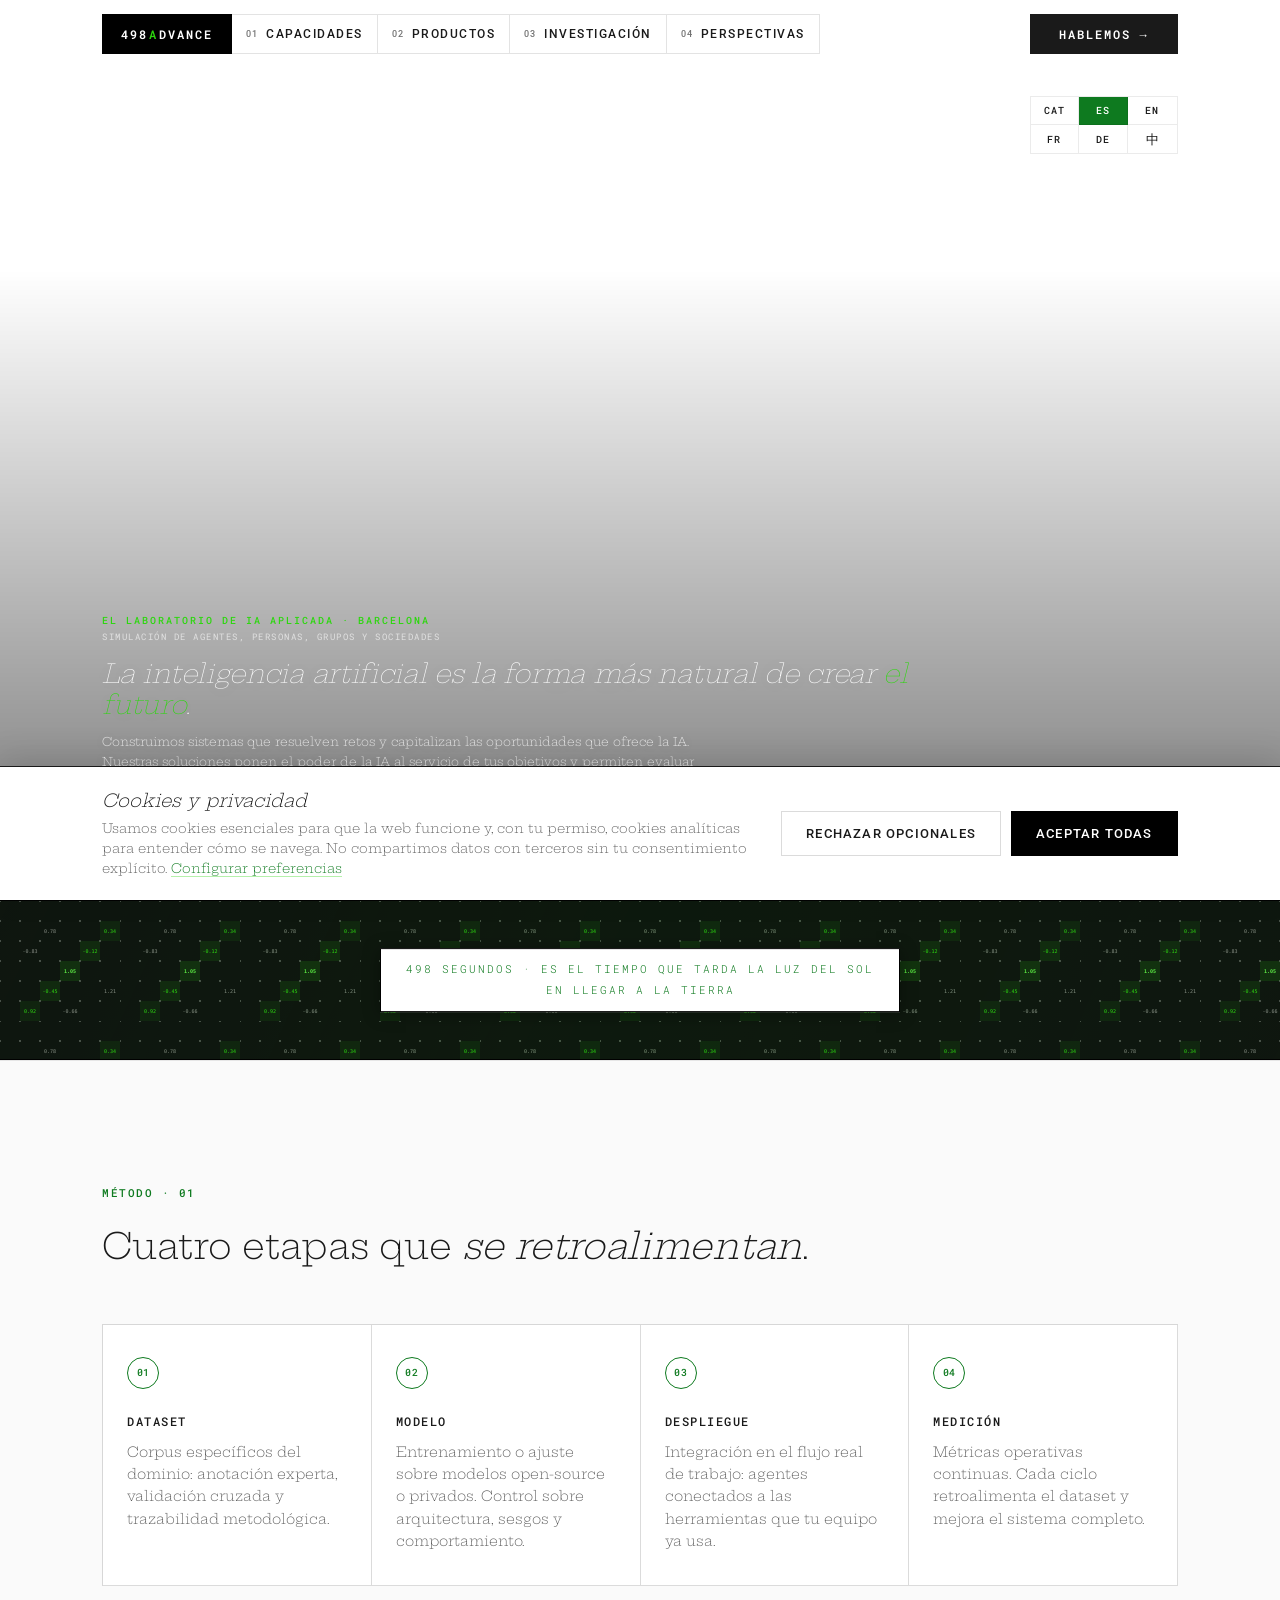
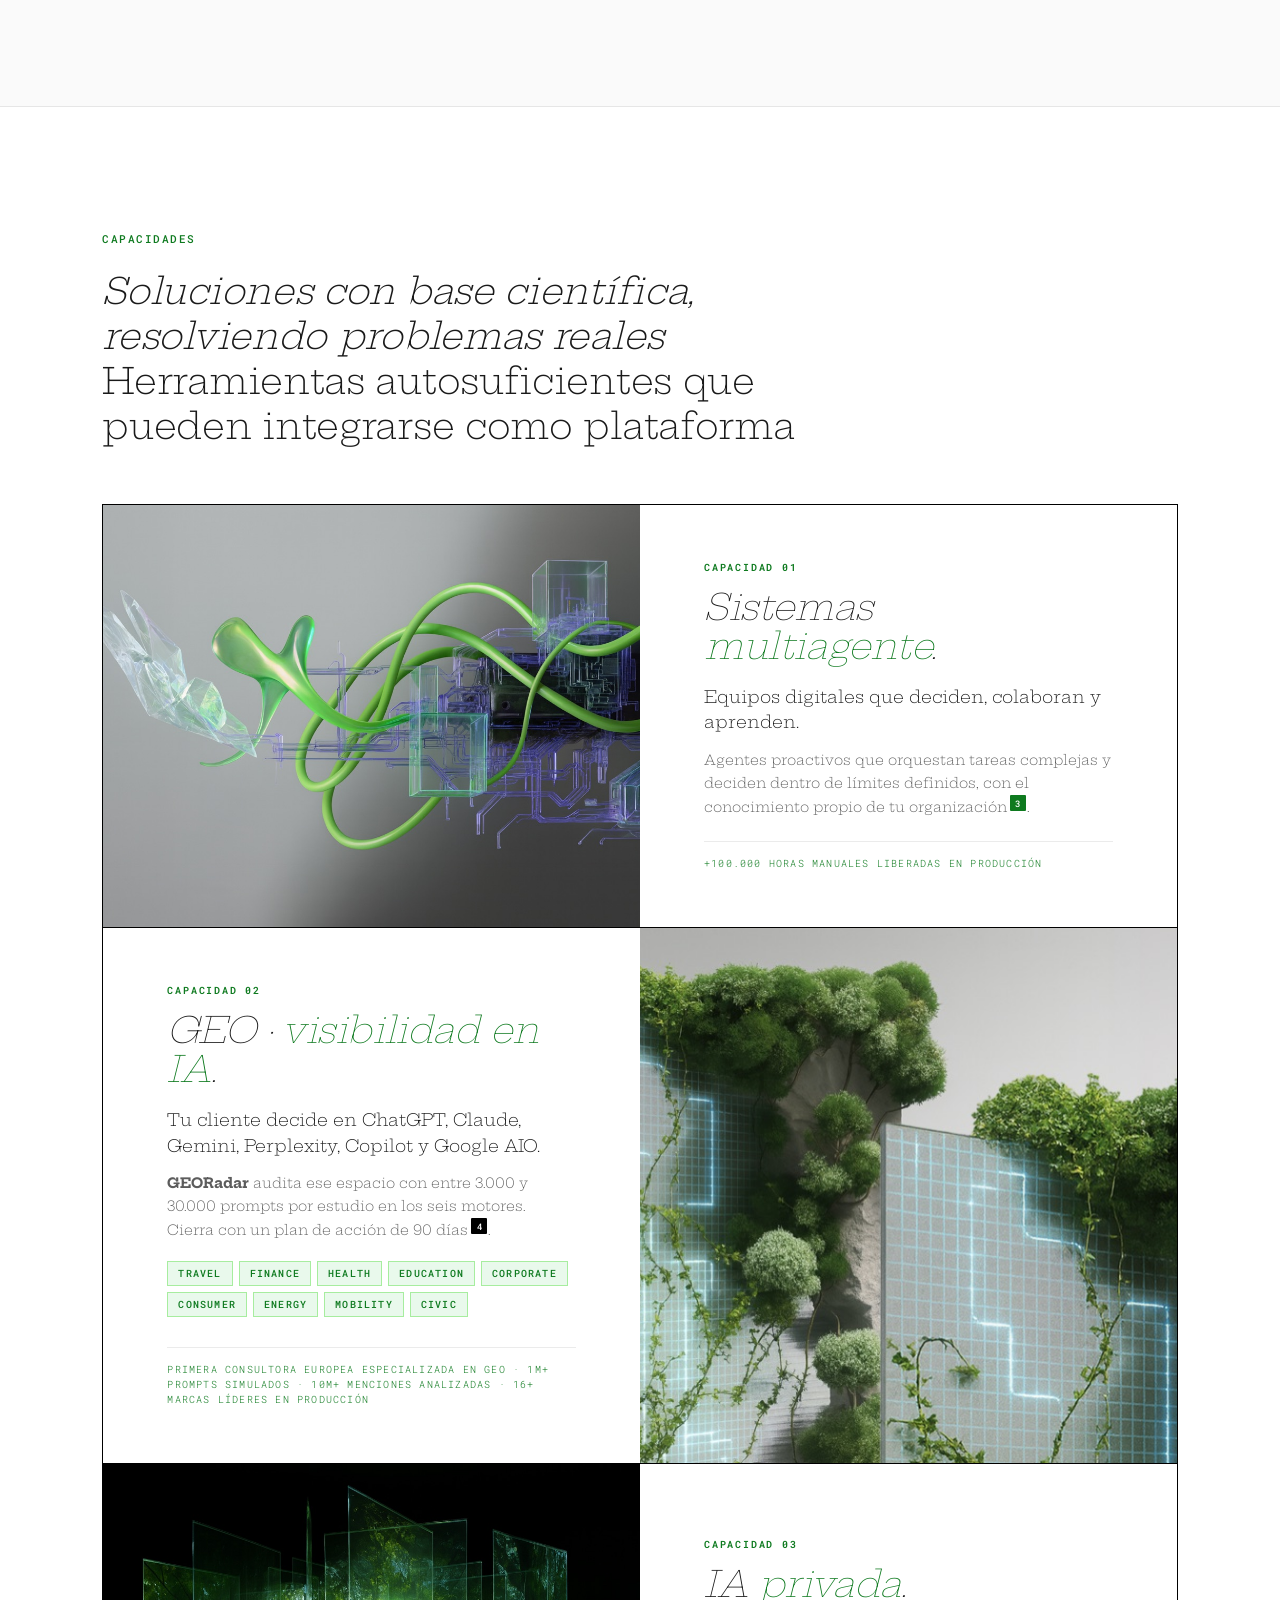
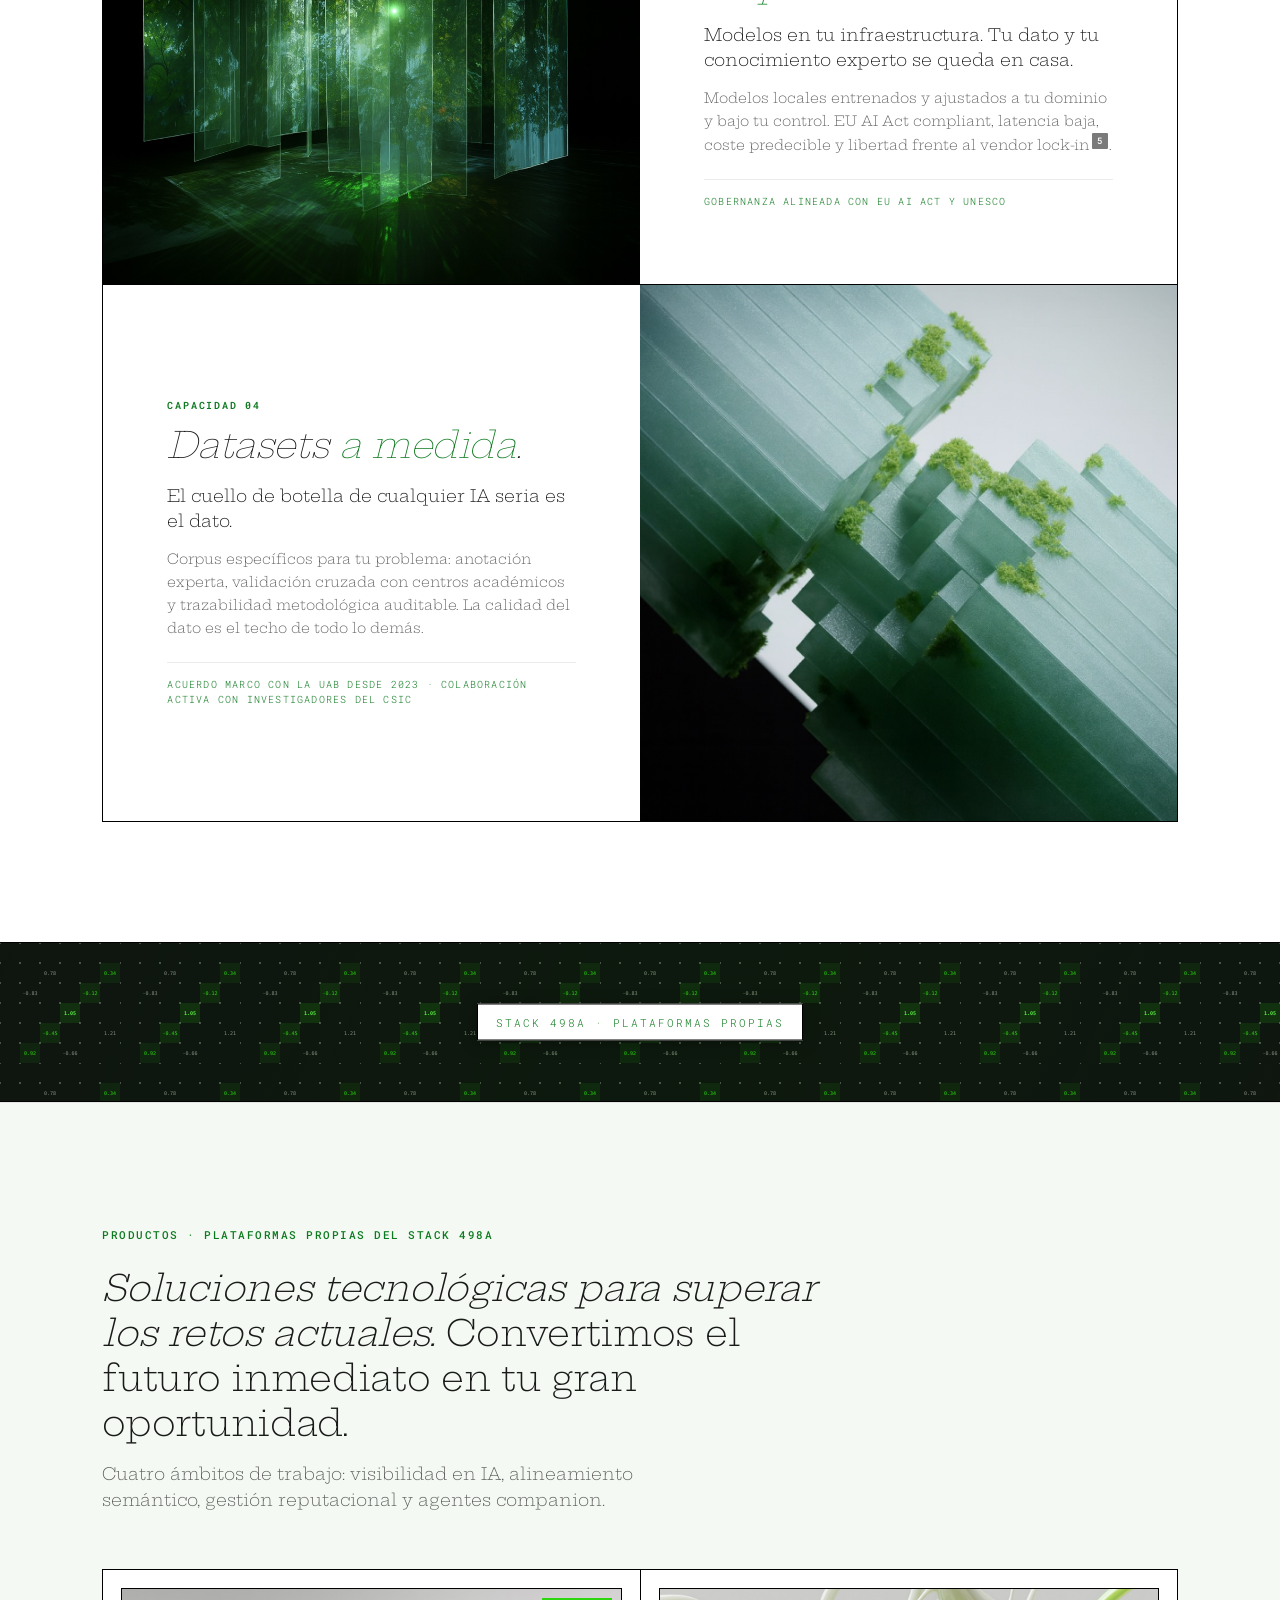
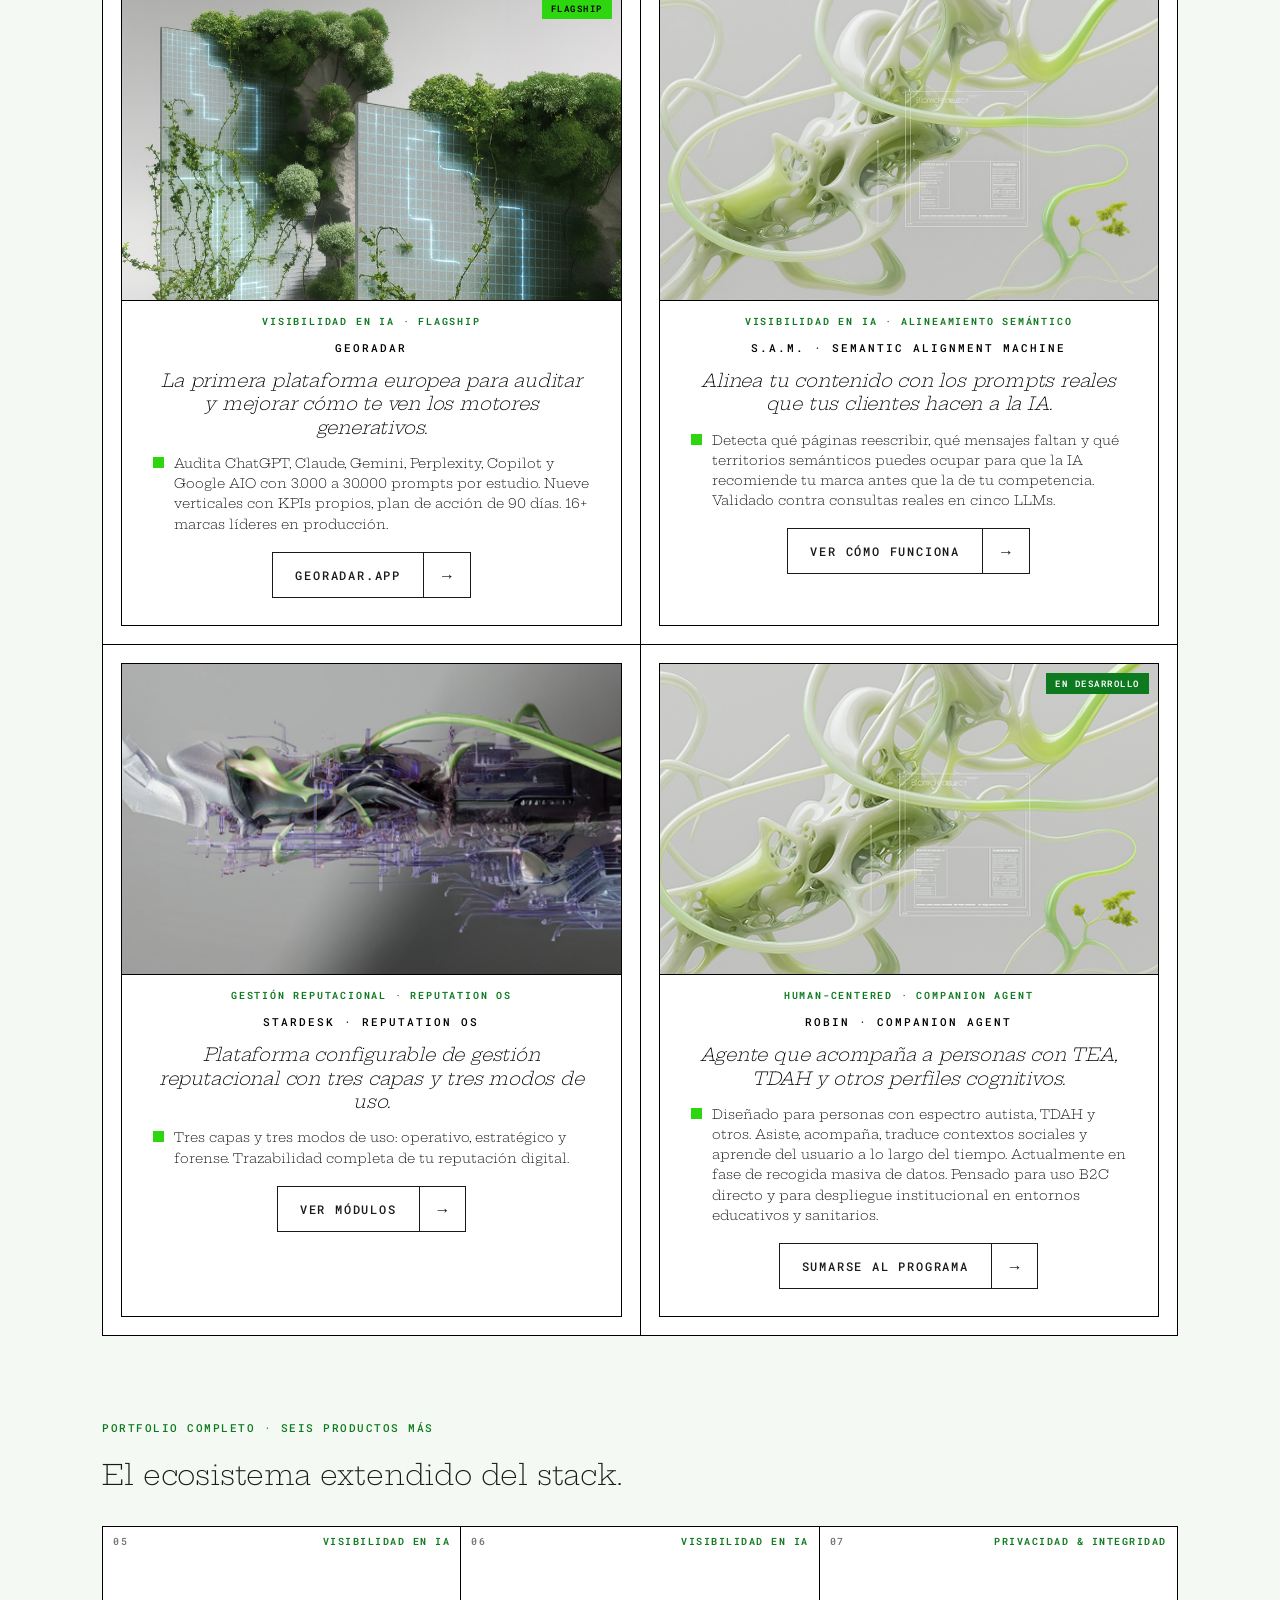
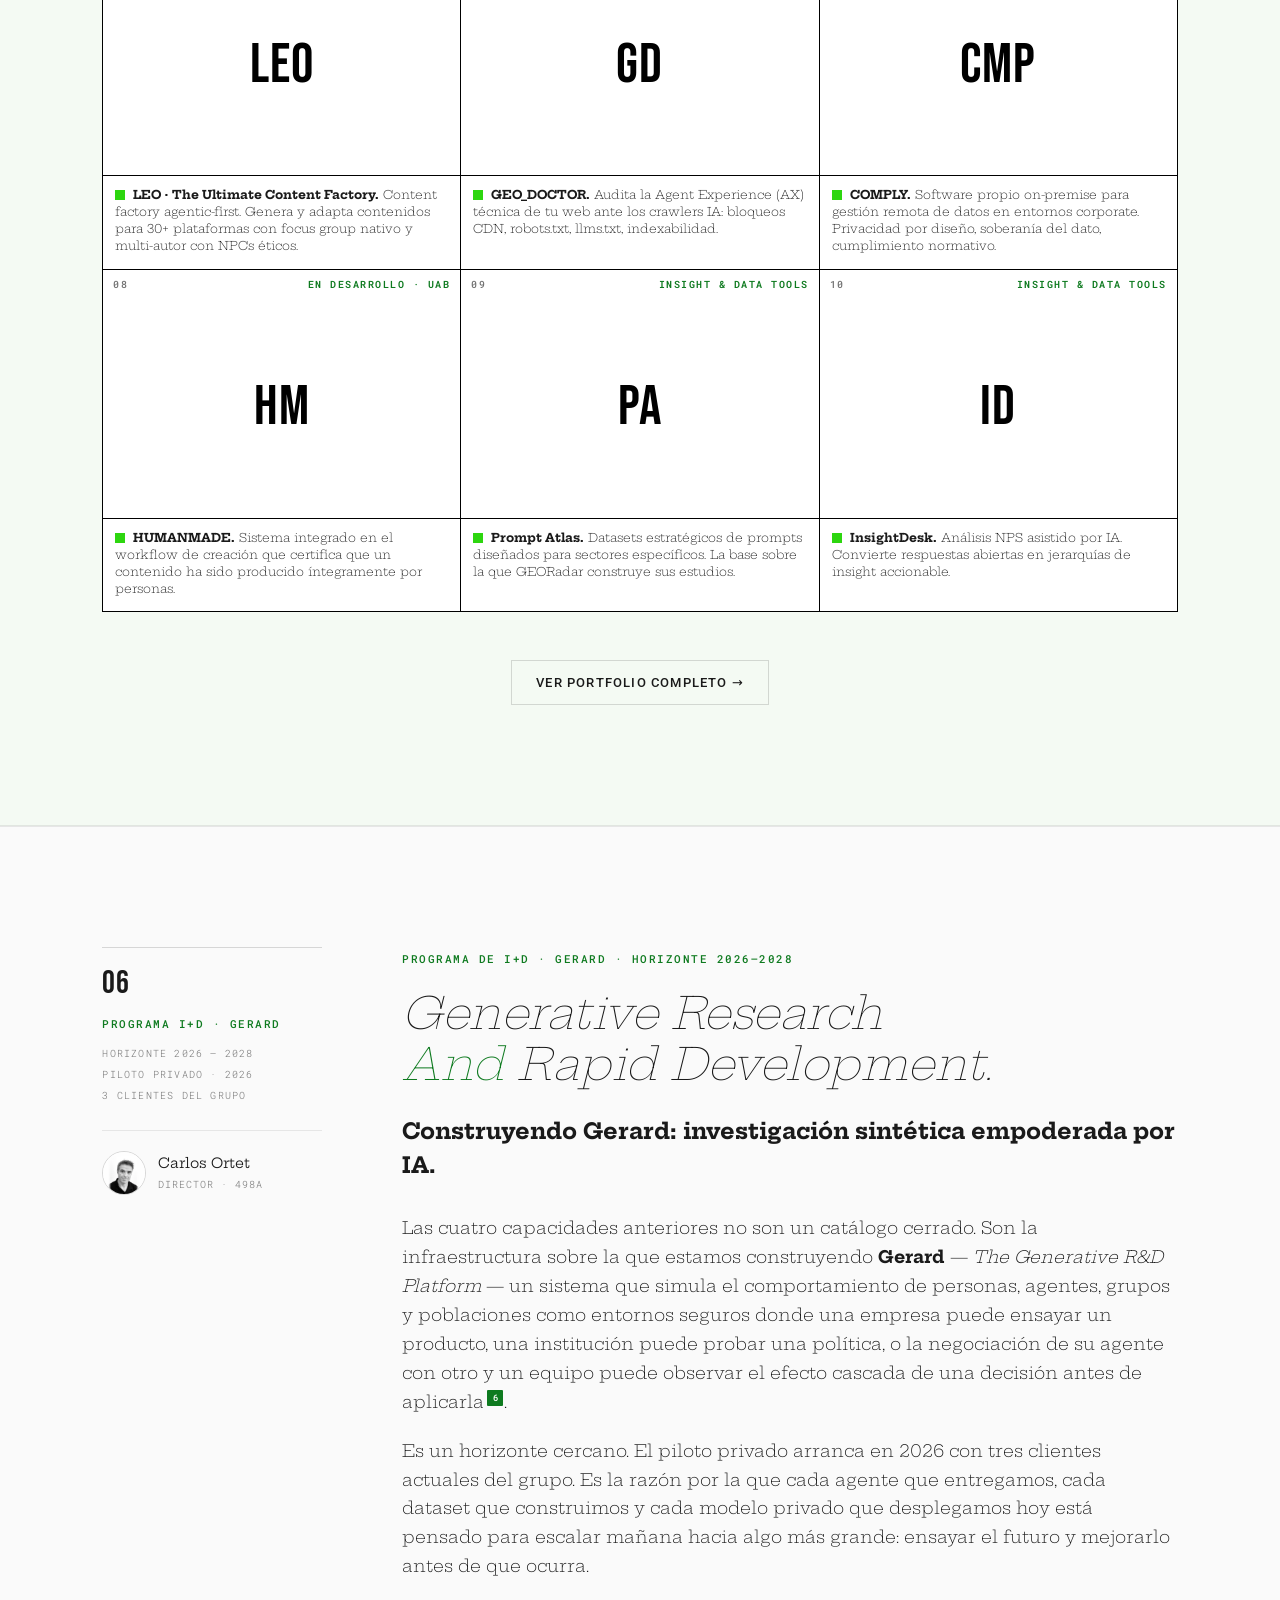
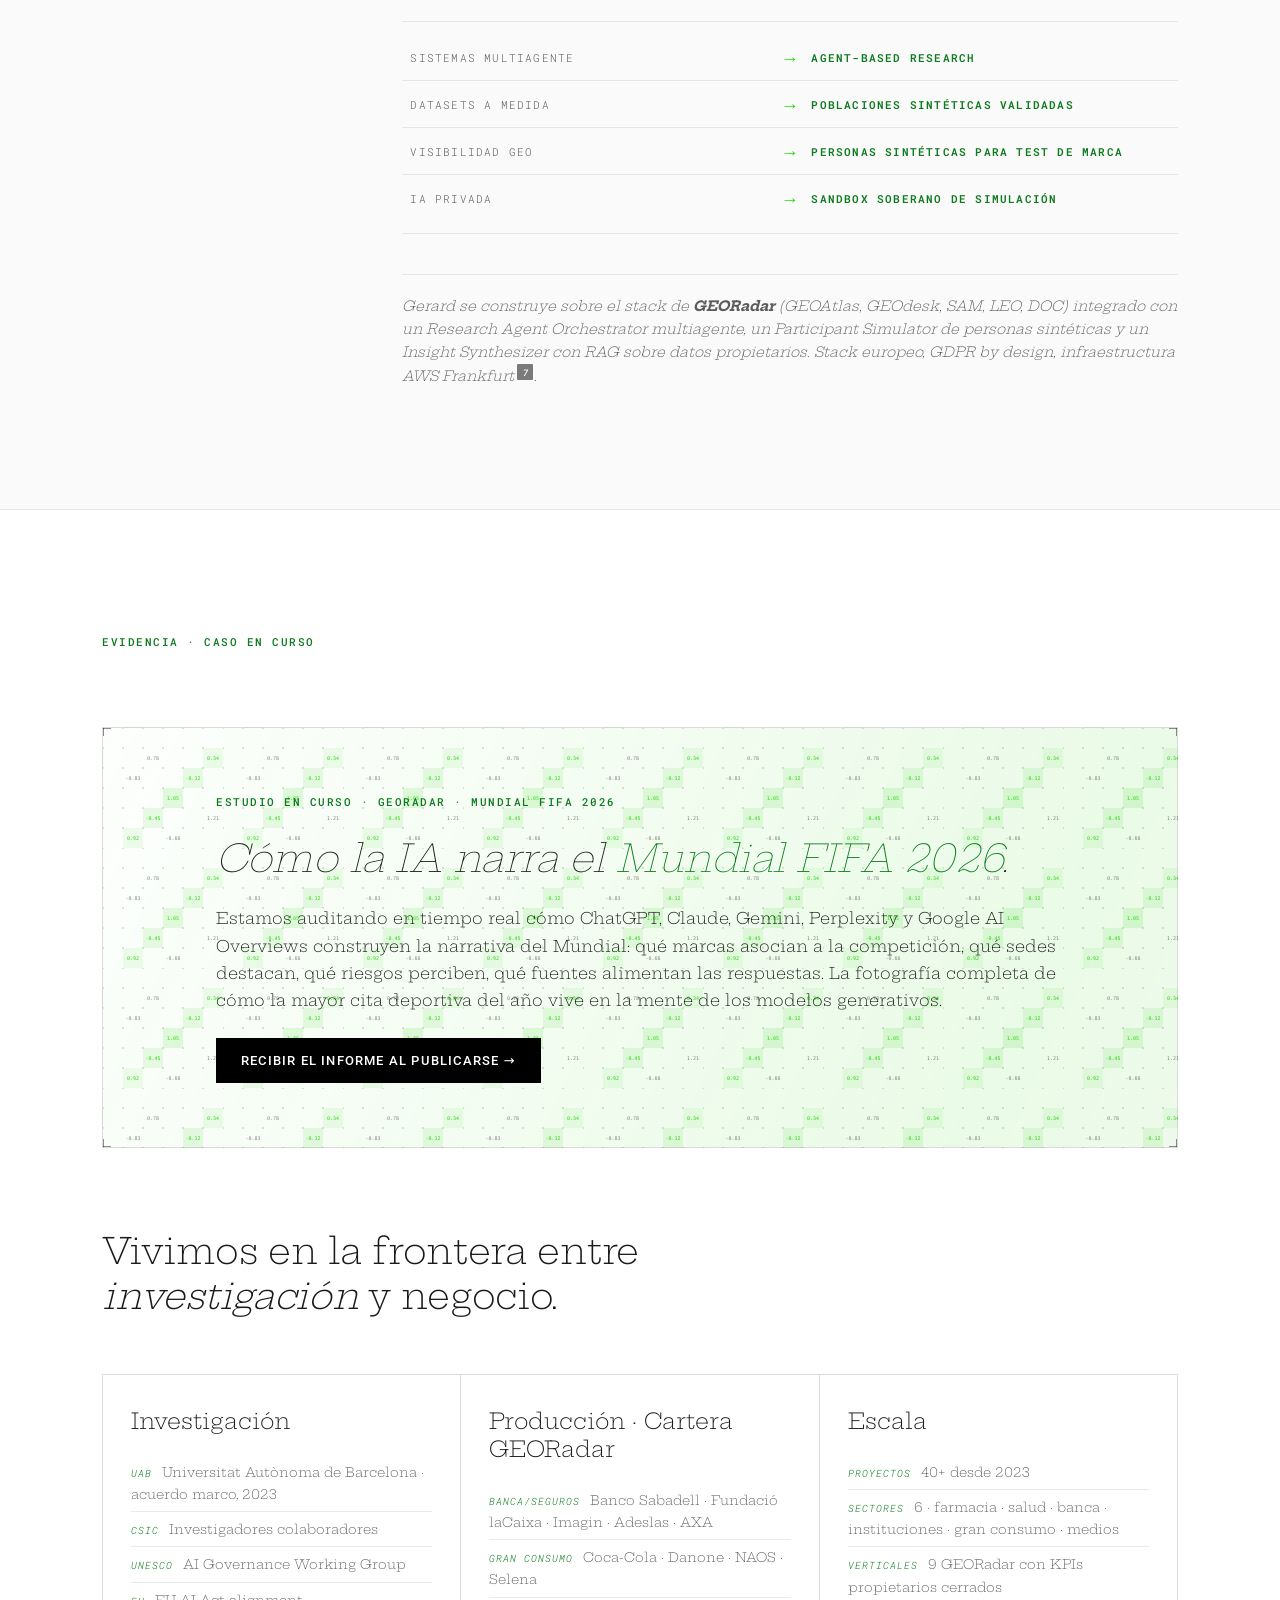
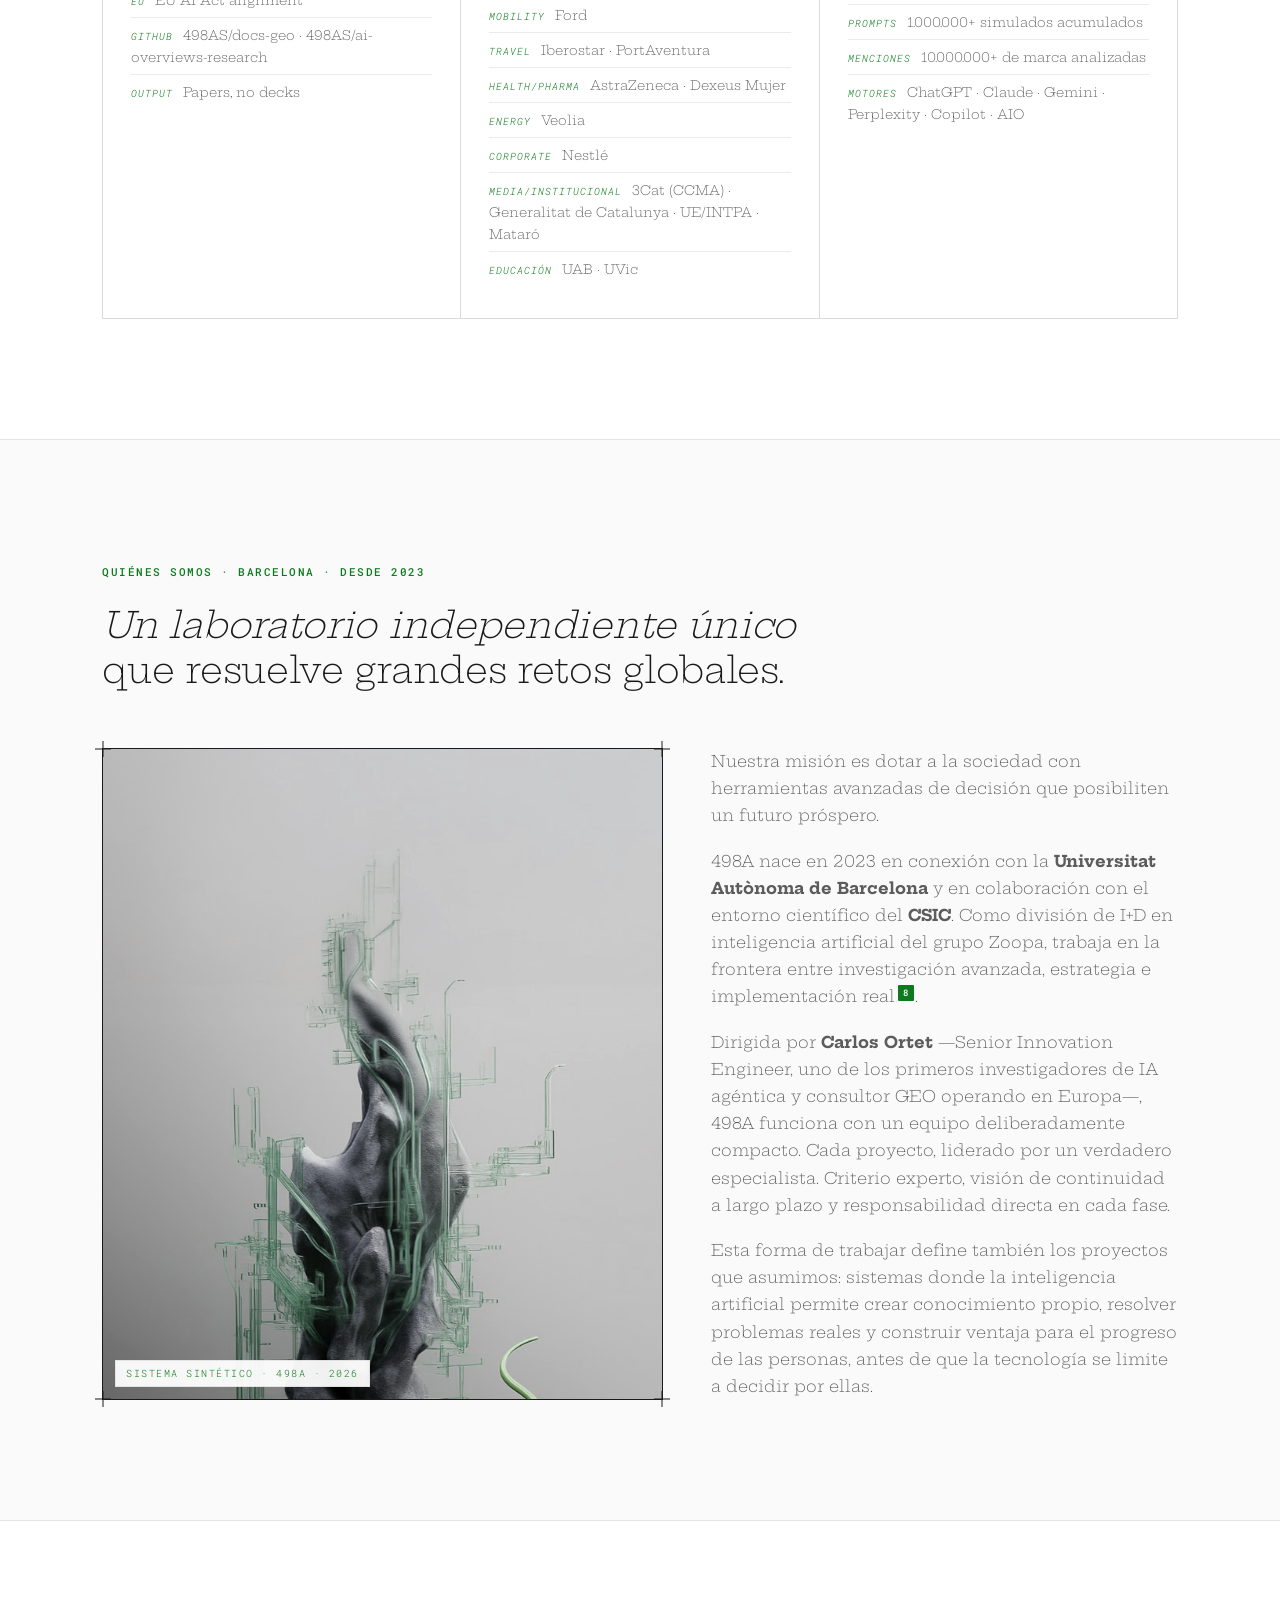
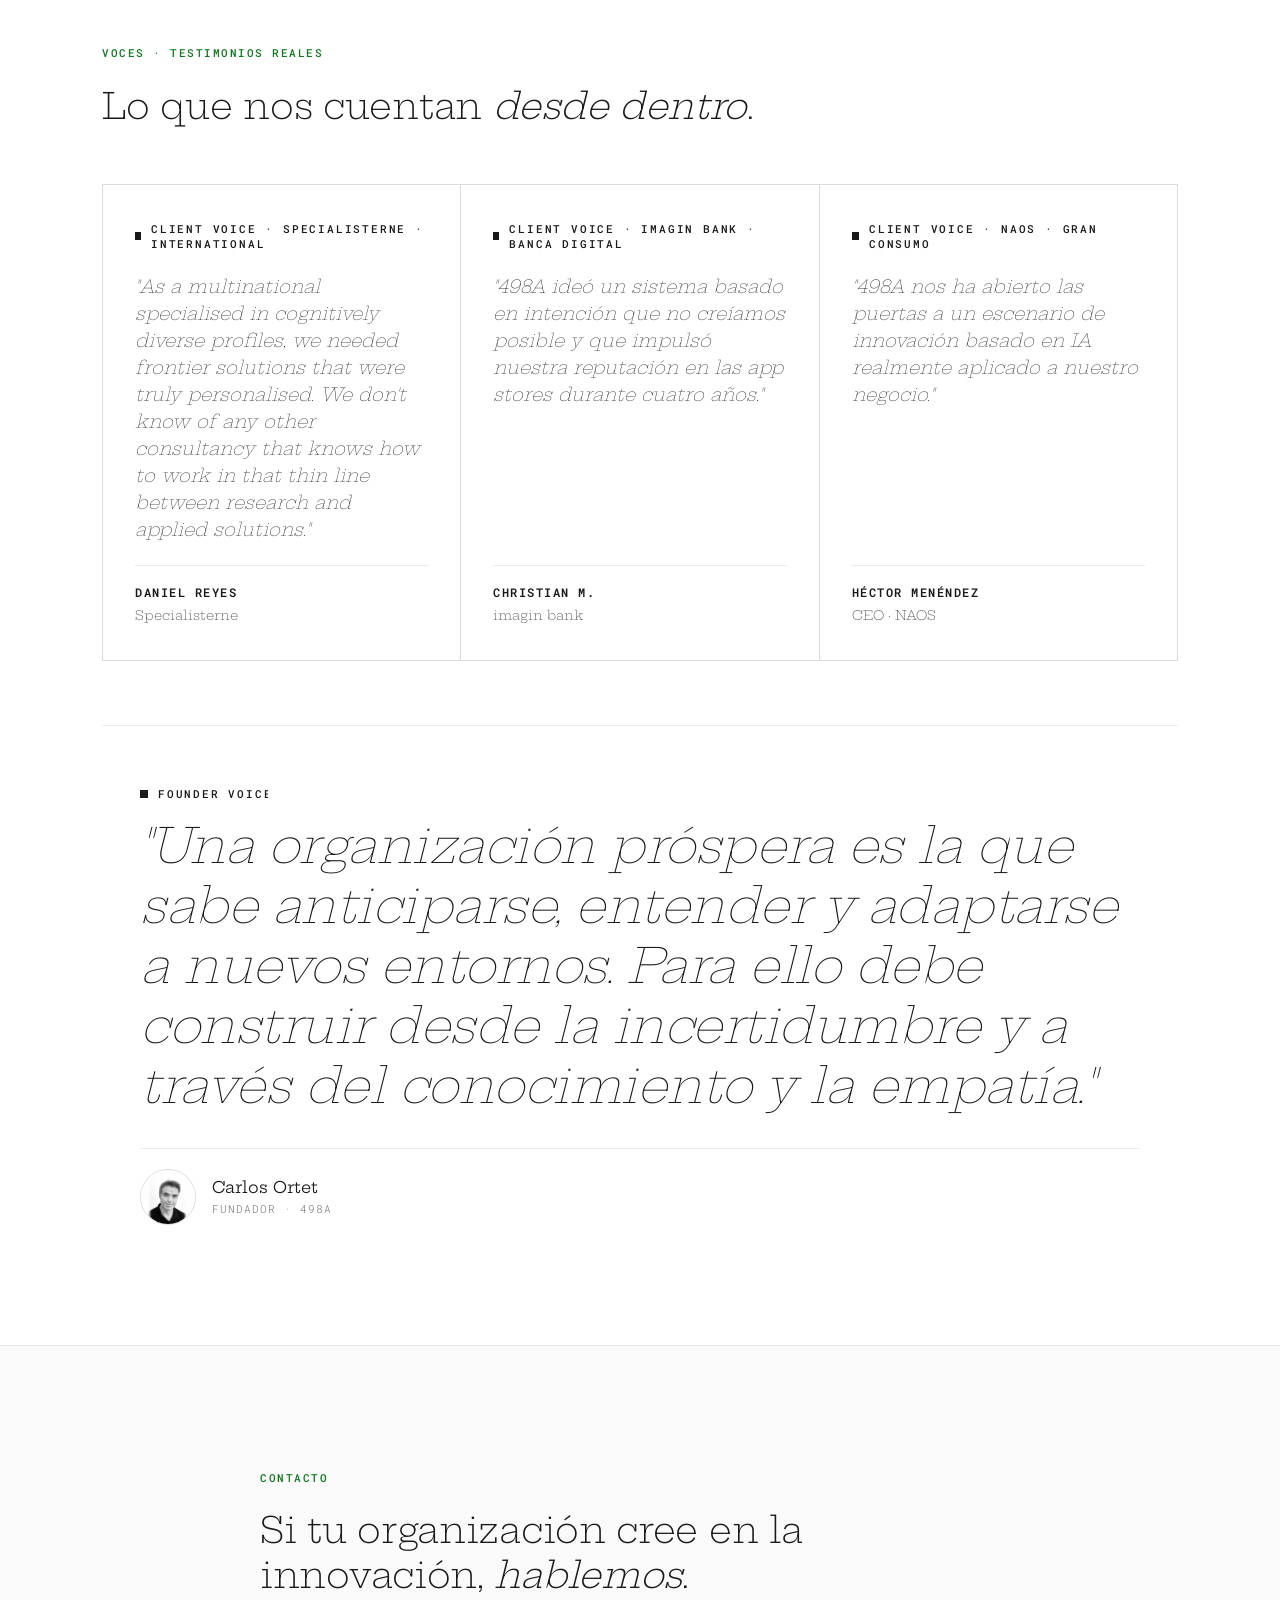
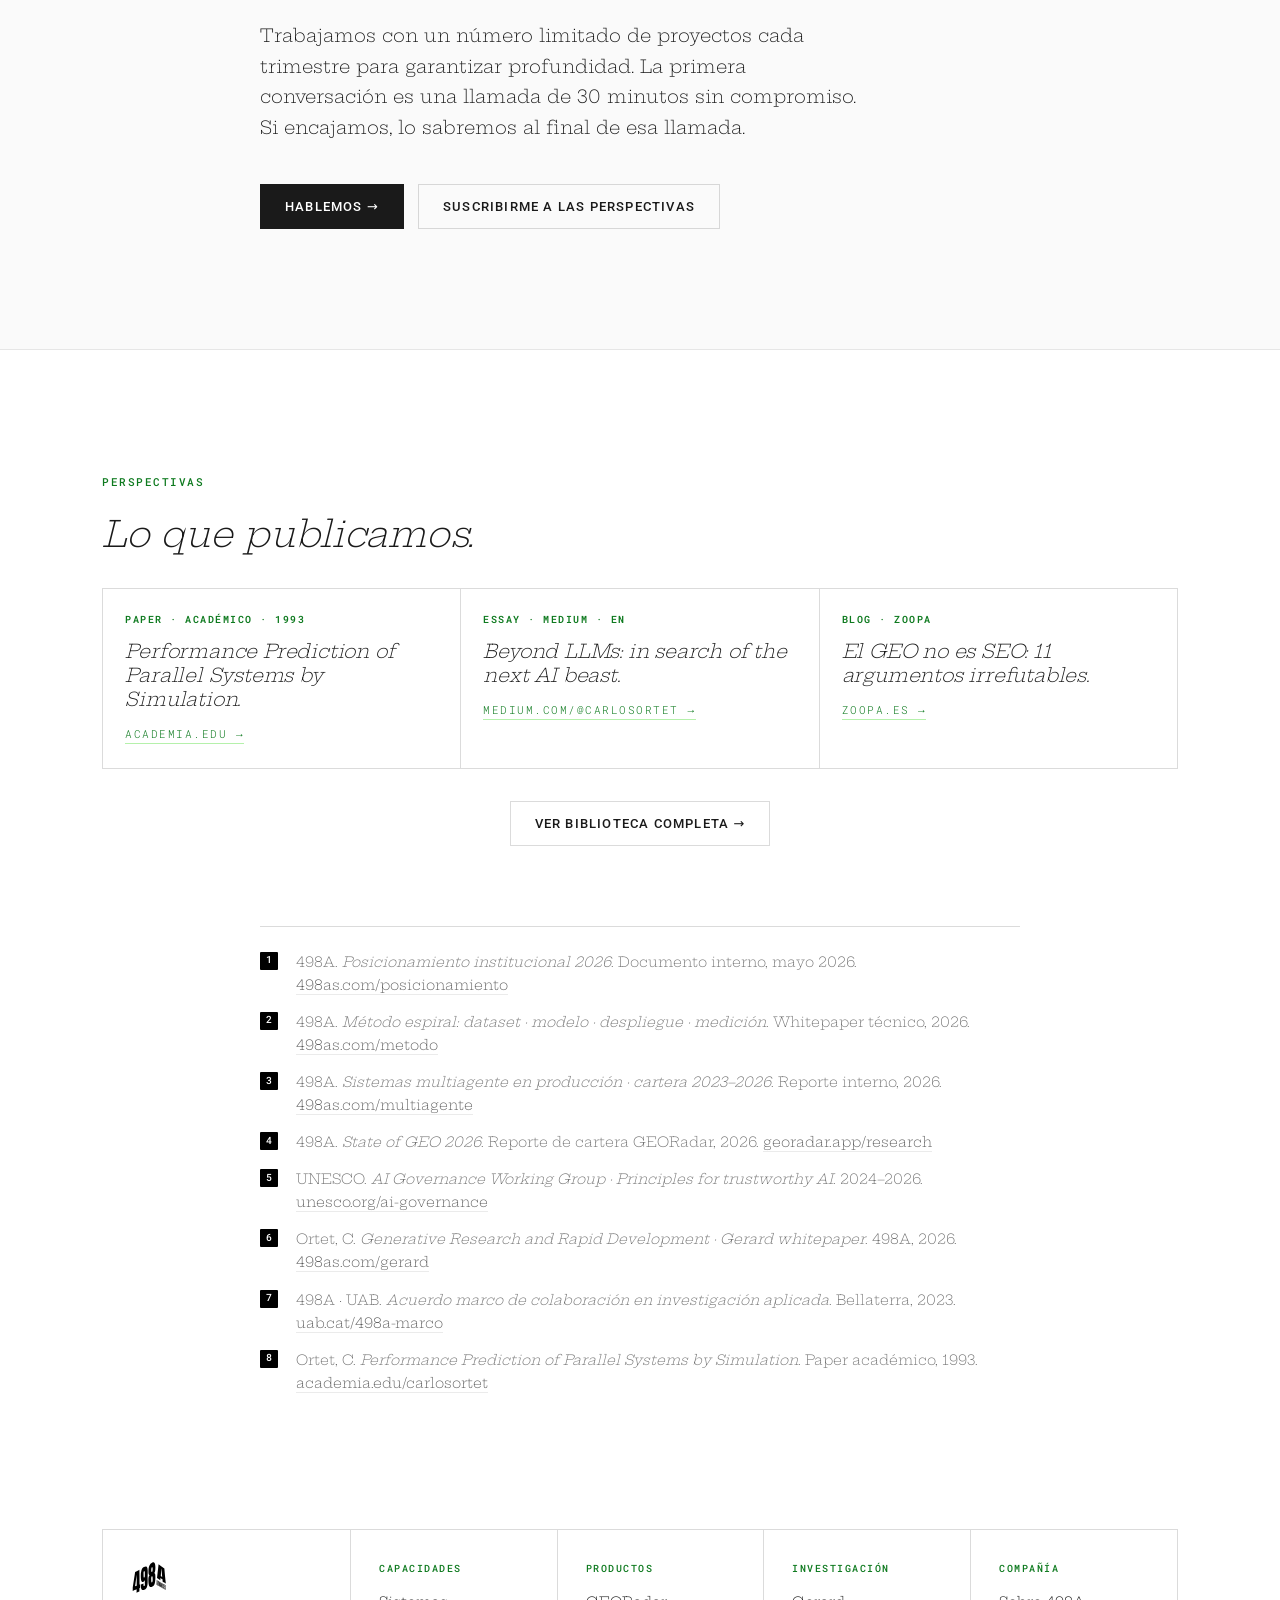
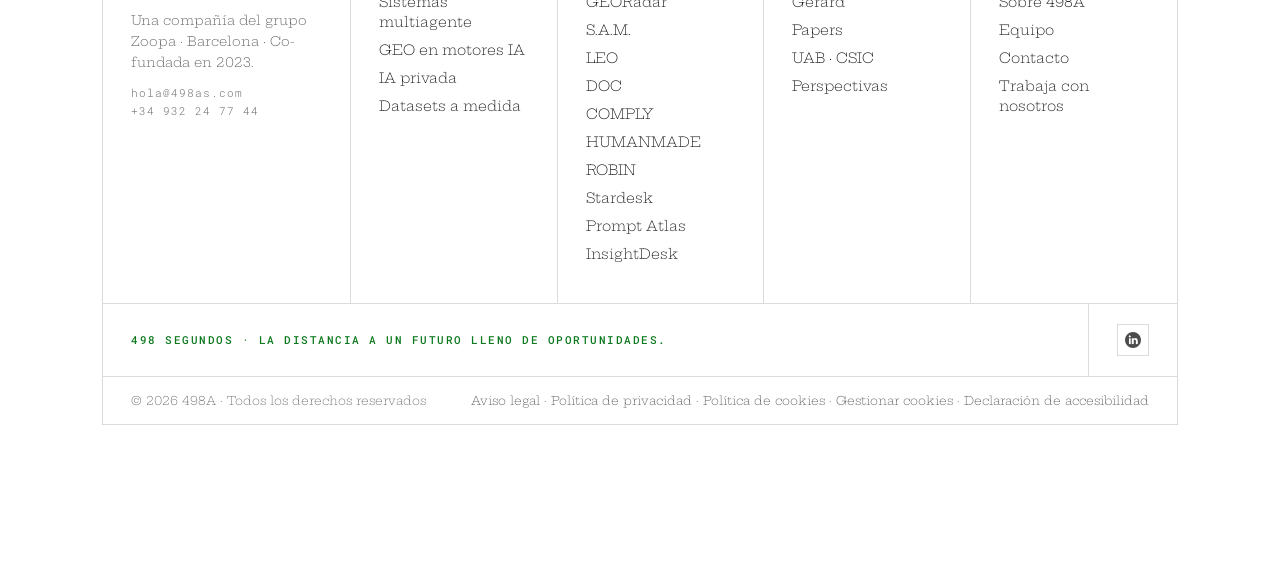
==== commit 9c5a49b5: "contacto · hola@498as.com en vez de hola@498a.com El dominio 498a.com no tiene registros MX, asi que" ====
--- a/498Adesign/index.html
+++ b/498Adesign/index.html
@@ -2493,7 +2493,7 @@
       Si encajamos, lo sabremos al final de esa llamada.
     </p>
     <div style="display:flex;gap:14px;flex-wrap:wrap">
-      <a class="btn-light" href="mailto:hola@498a.com">Hablemos →</a>
+      <a class="btn-light" href="mailto:hola@498as.com">Hablemos →</a>
       <a class="btn-ghost-light" href="#perspectivas">Suscribirme a las perspectivas</a>
     </div>
   </div>
@@ -2587,7 +2587,7 @@
         Una compañía del grupo Zoopa · Barcelona · Co-fundada en 2023.
       </p>
       <div class="meta-line">
-        hola@498a.com<br>
+        hola@498as.com<br>
         +34 932 24 77 44
       </div>
     </div>
@@ -2630,7 +2630,7 @@
         <li><a href="#tesis">Sobre 498A</a></li>
         <li><a href="#equipo">Equipo</a></li>
         <li><a href="#contacto">Contacto</a></li>
-        <li><a href="mailto:hola@498a.com">Trabaja con nosotros</a></li>
+        <li><a href="mailto:hola@498as.com">Trabaja con nosotros</a></li>
       </ul>
     </div>
   </div>
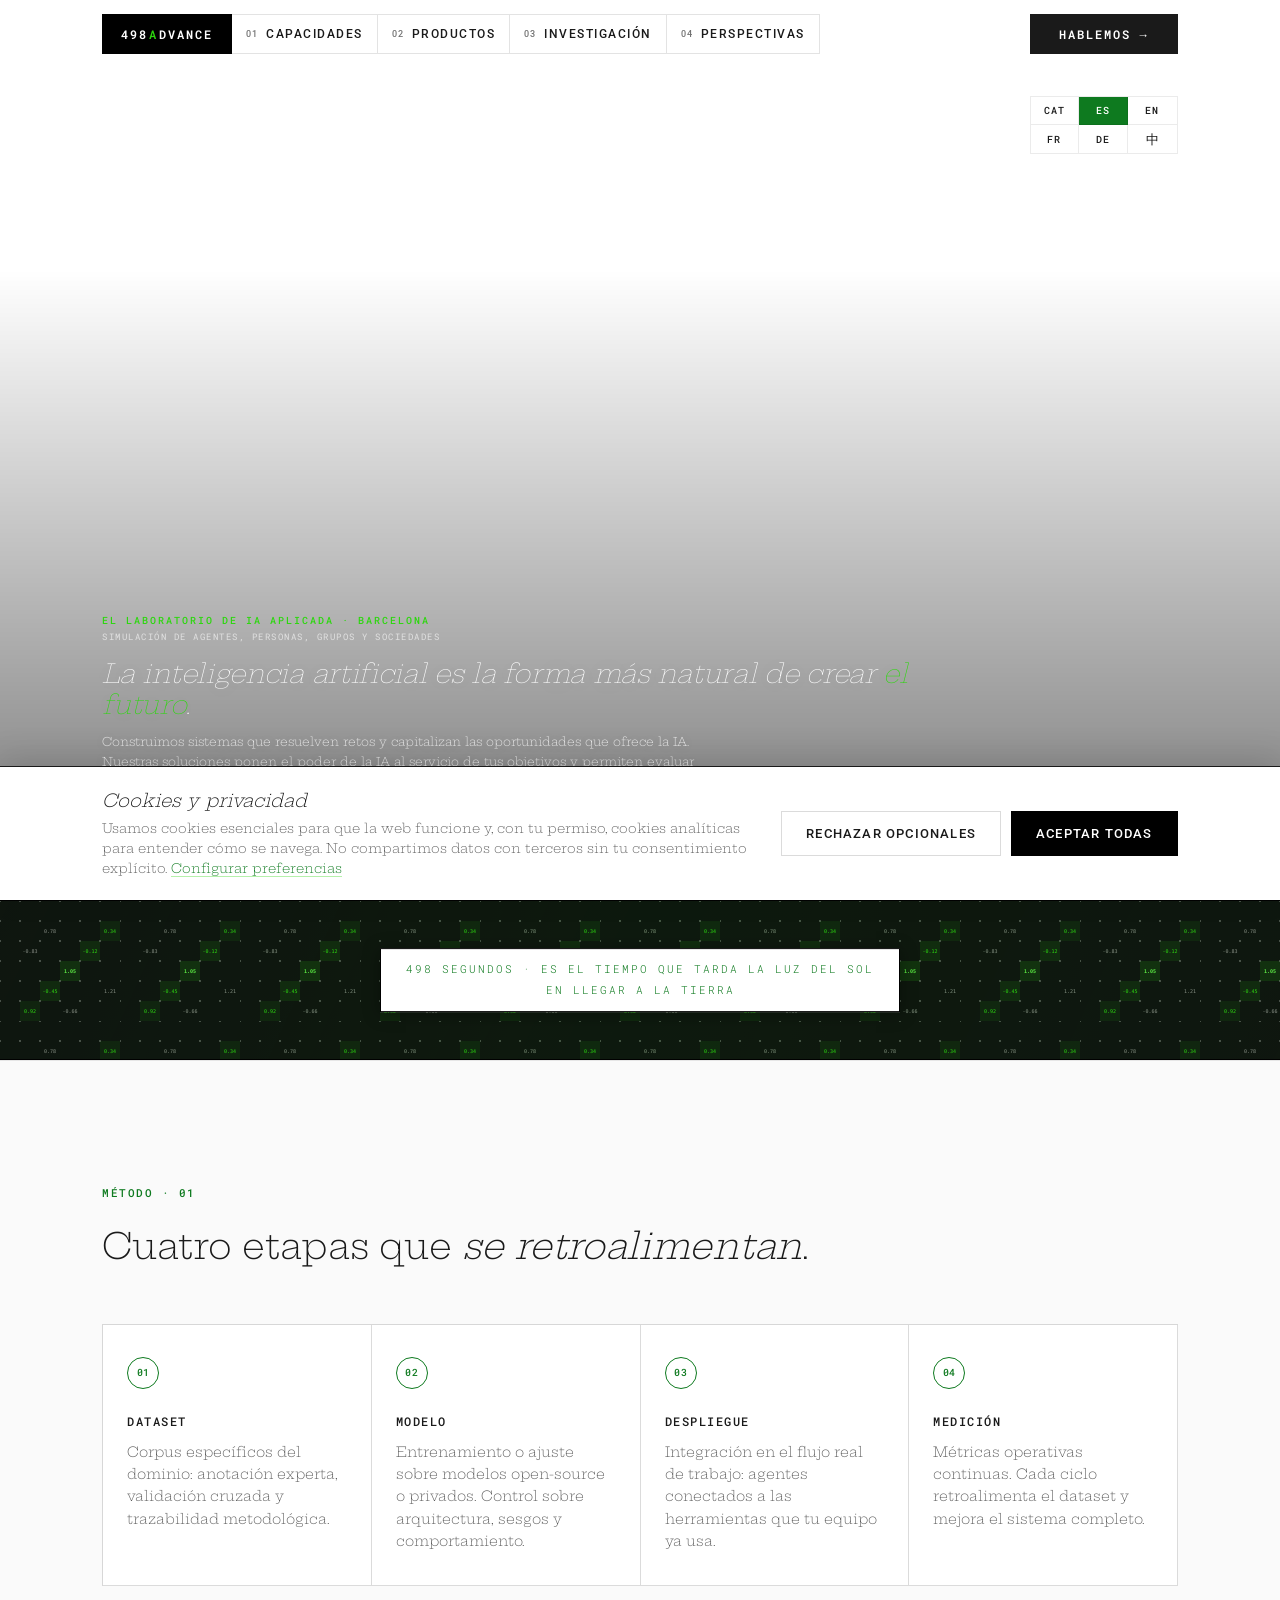
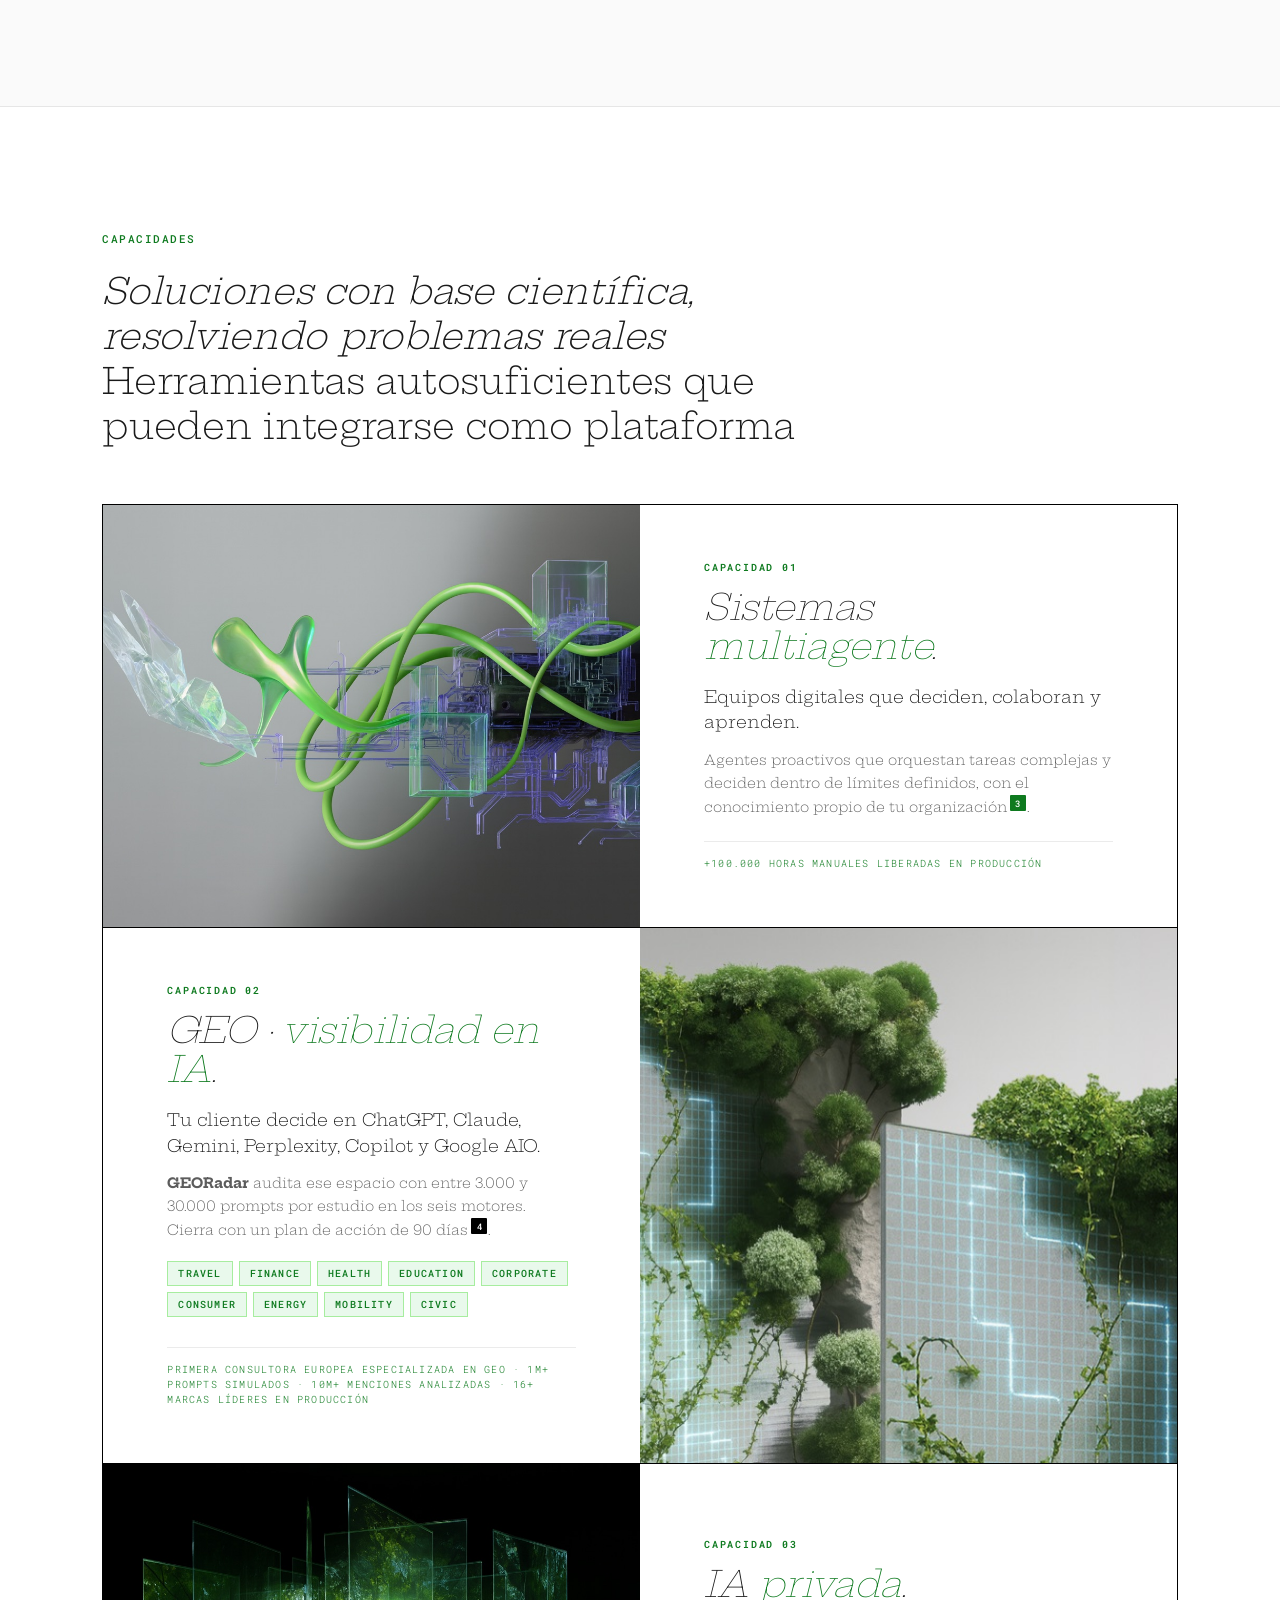
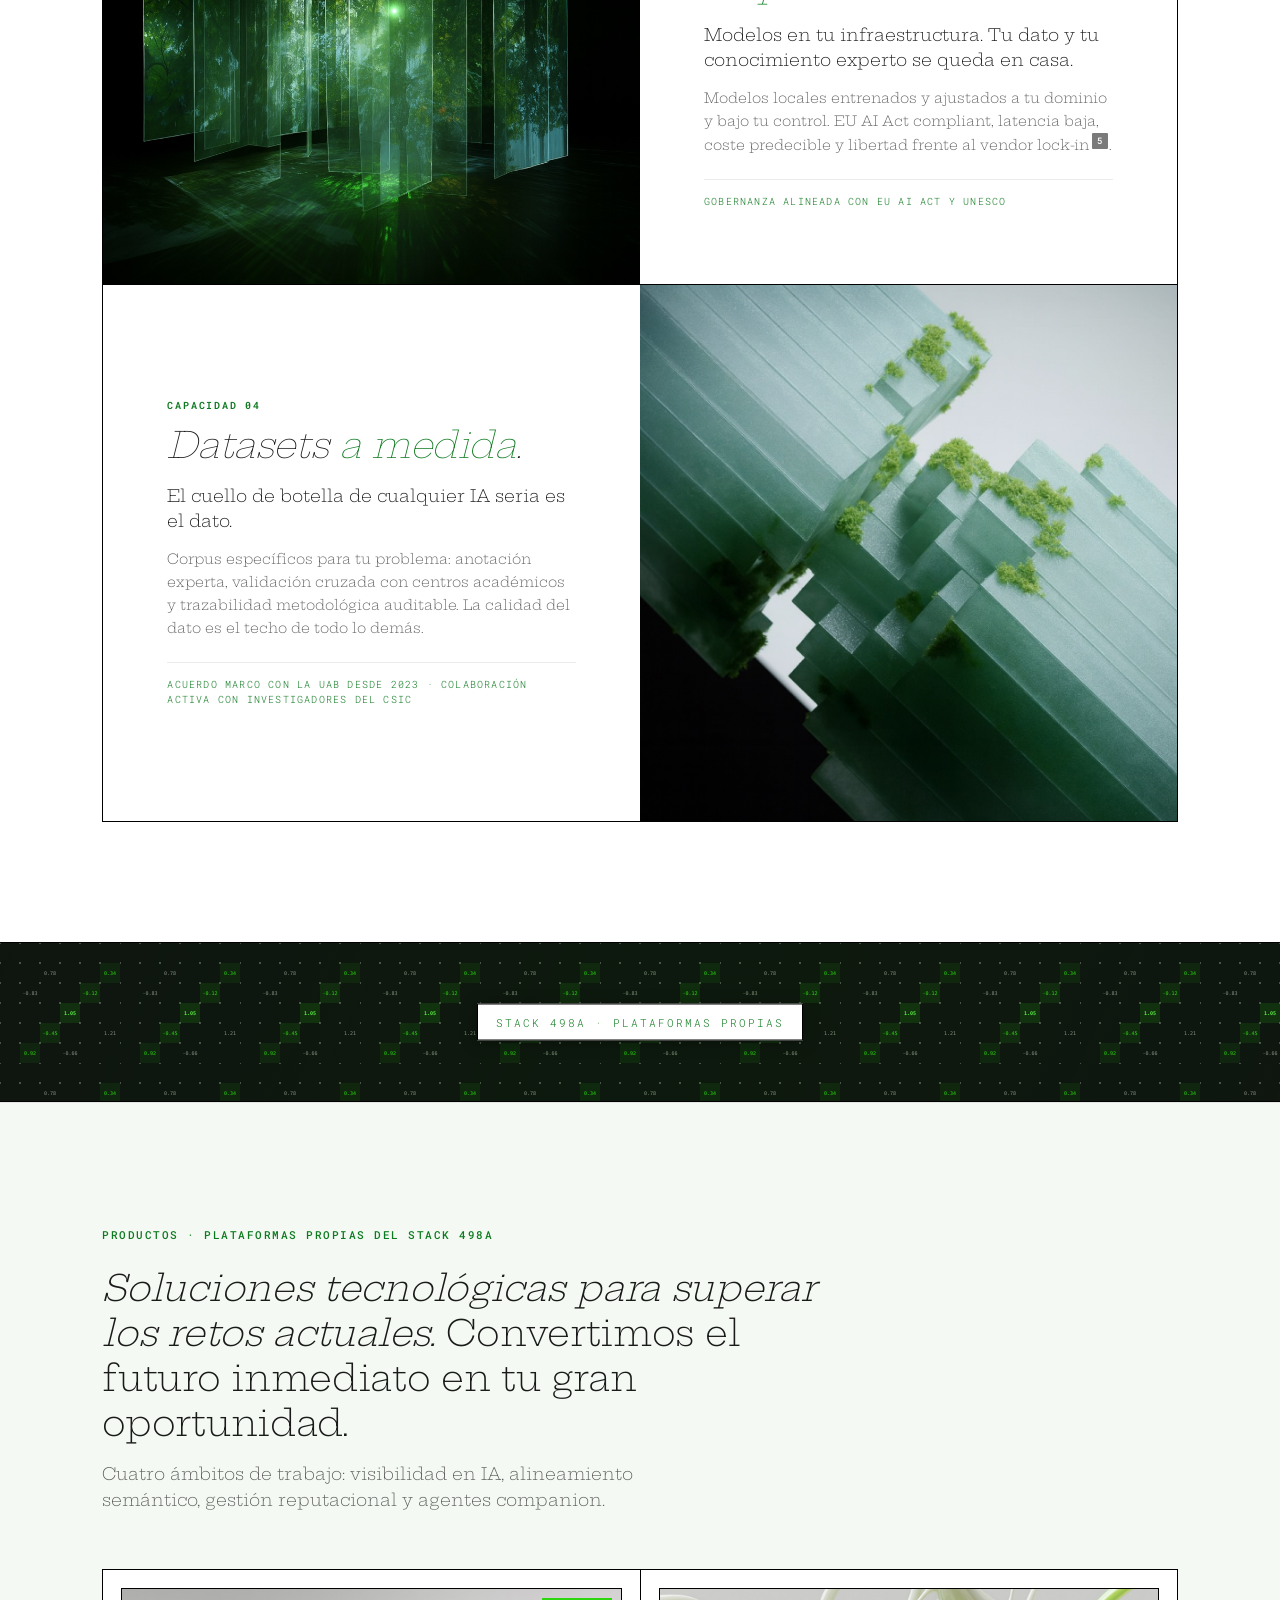
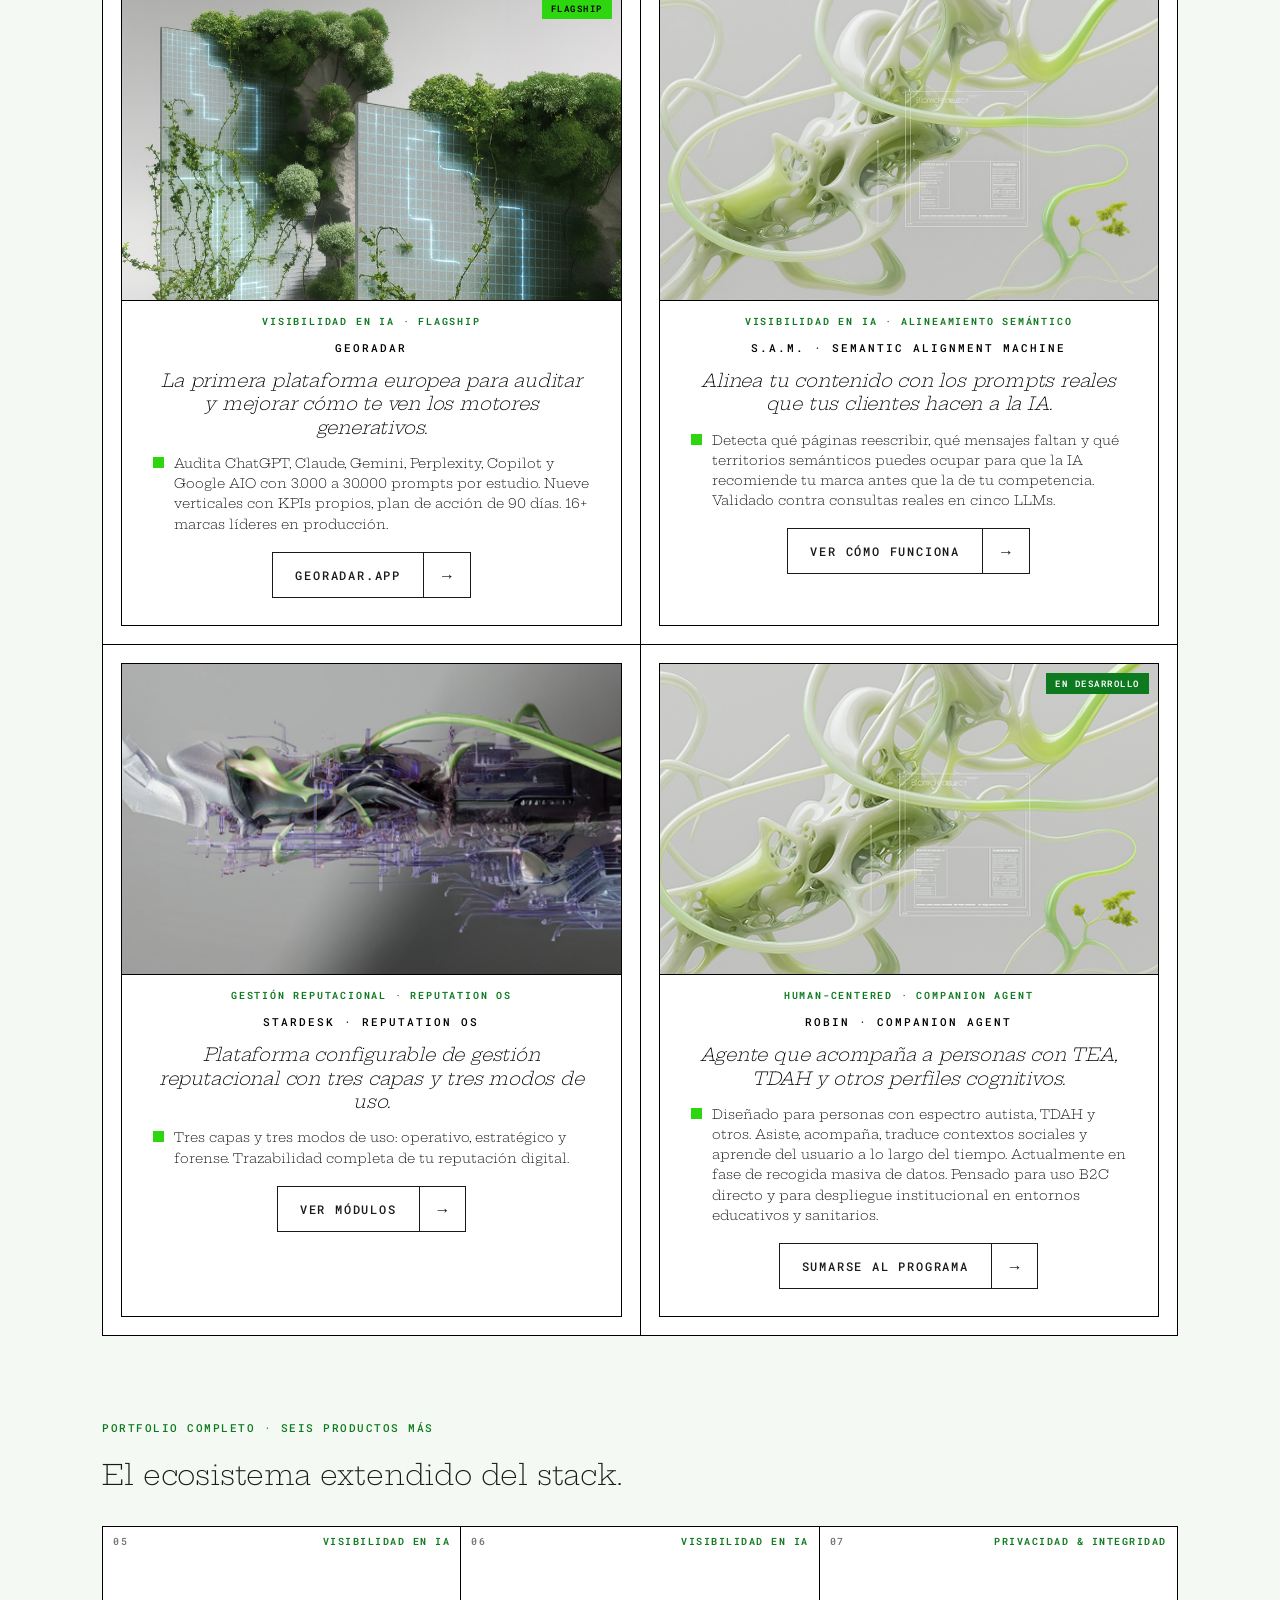
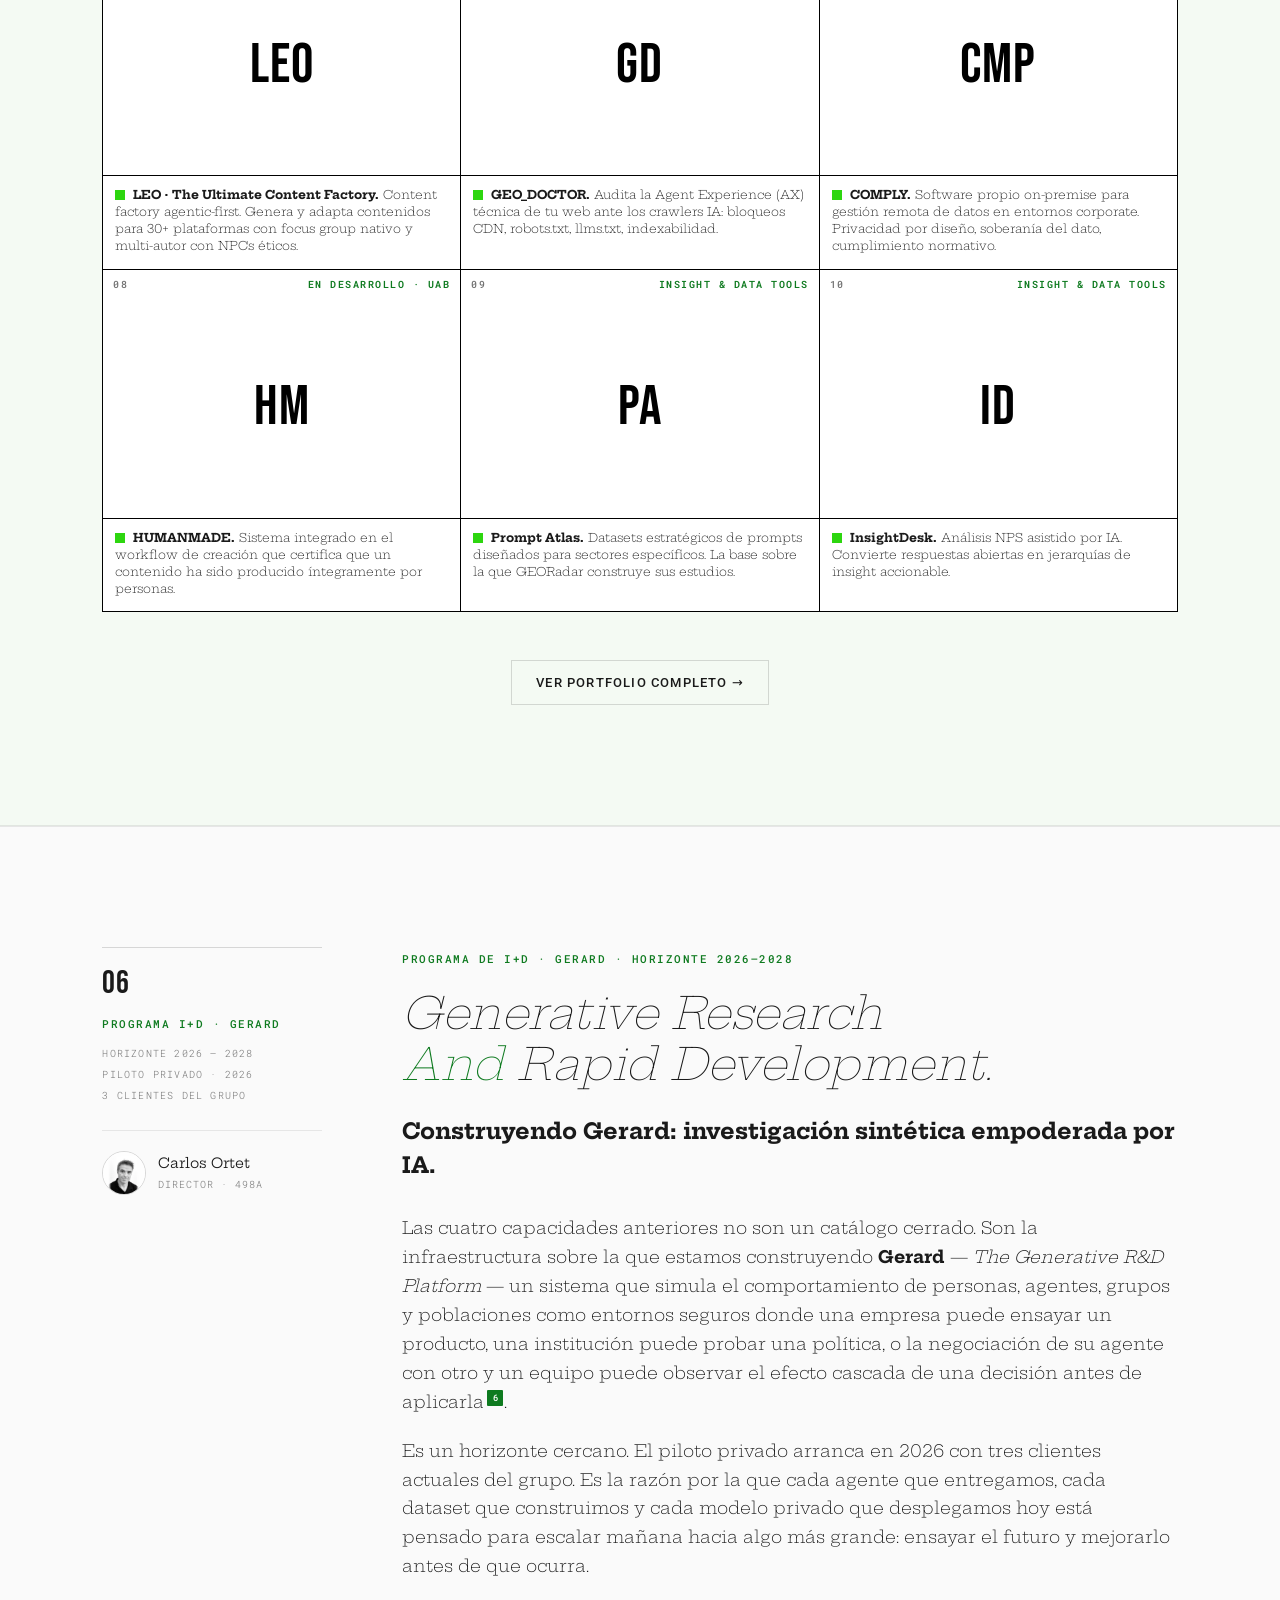
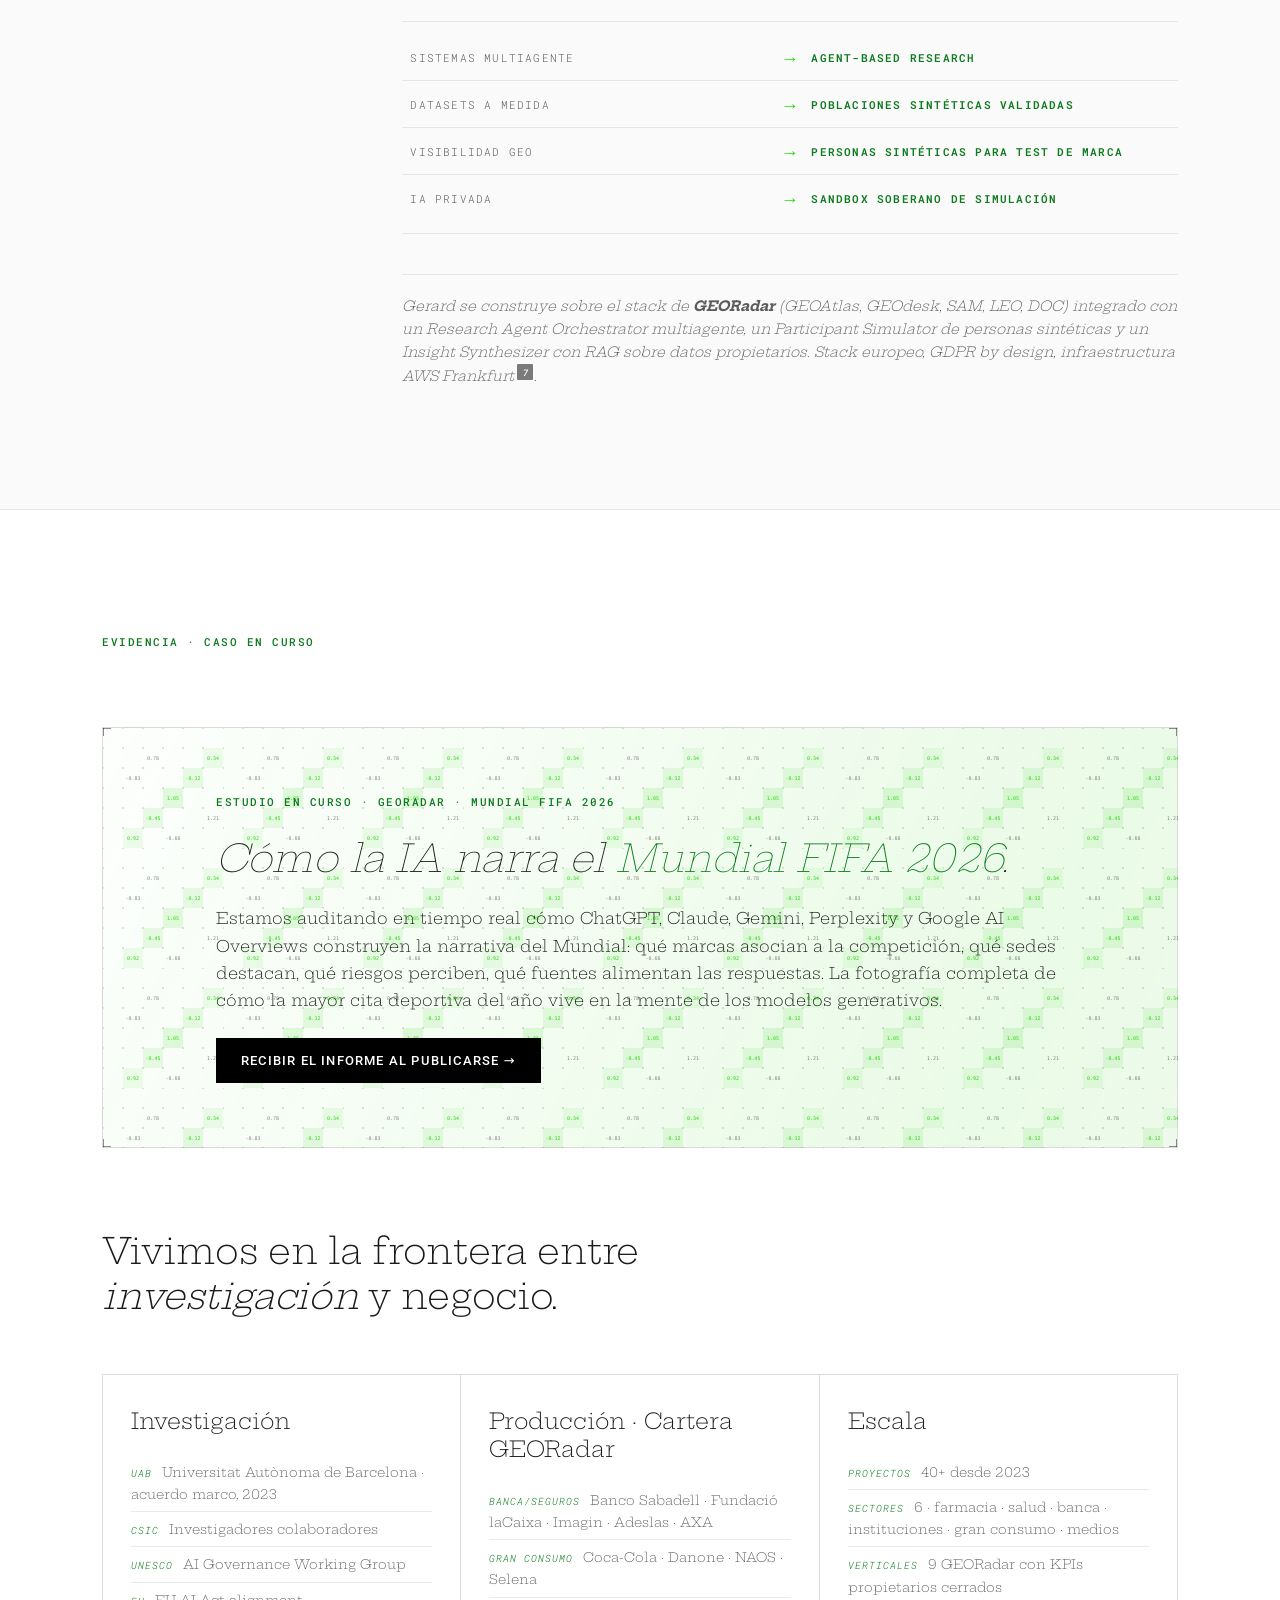
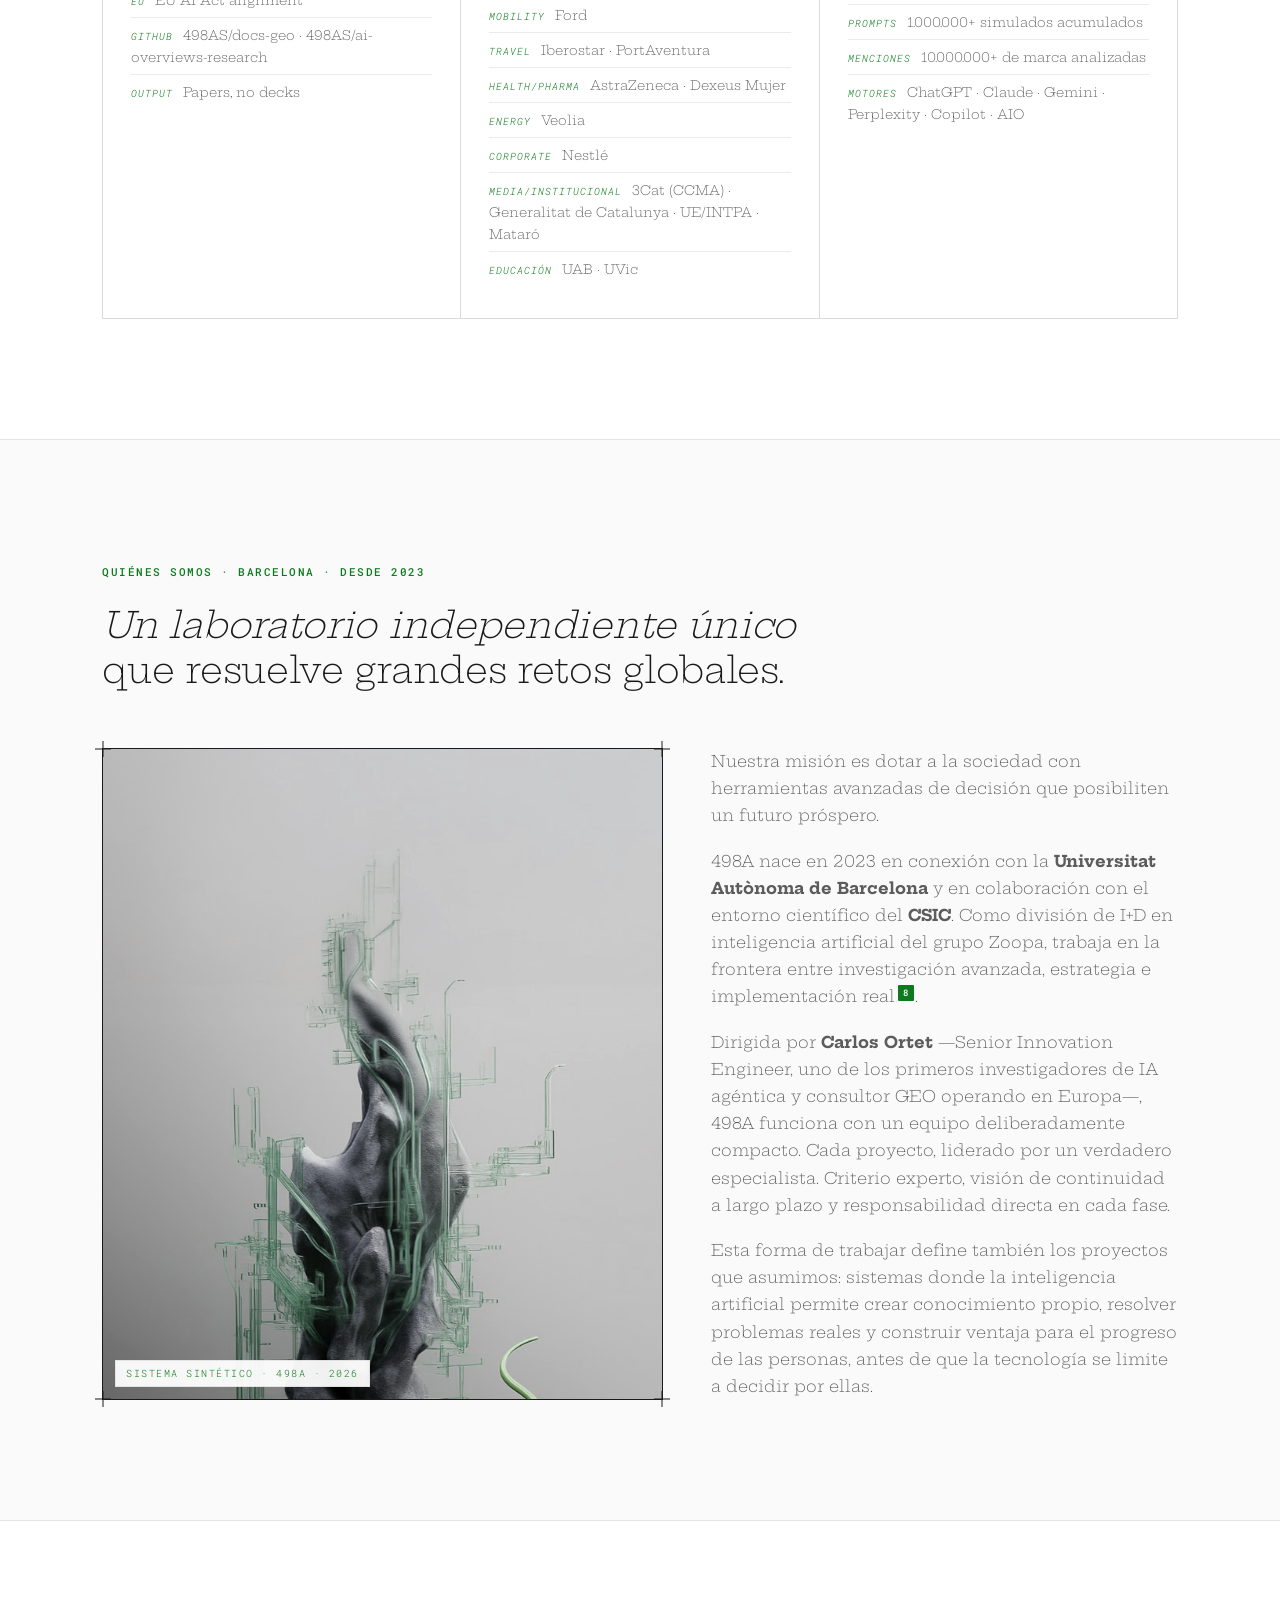
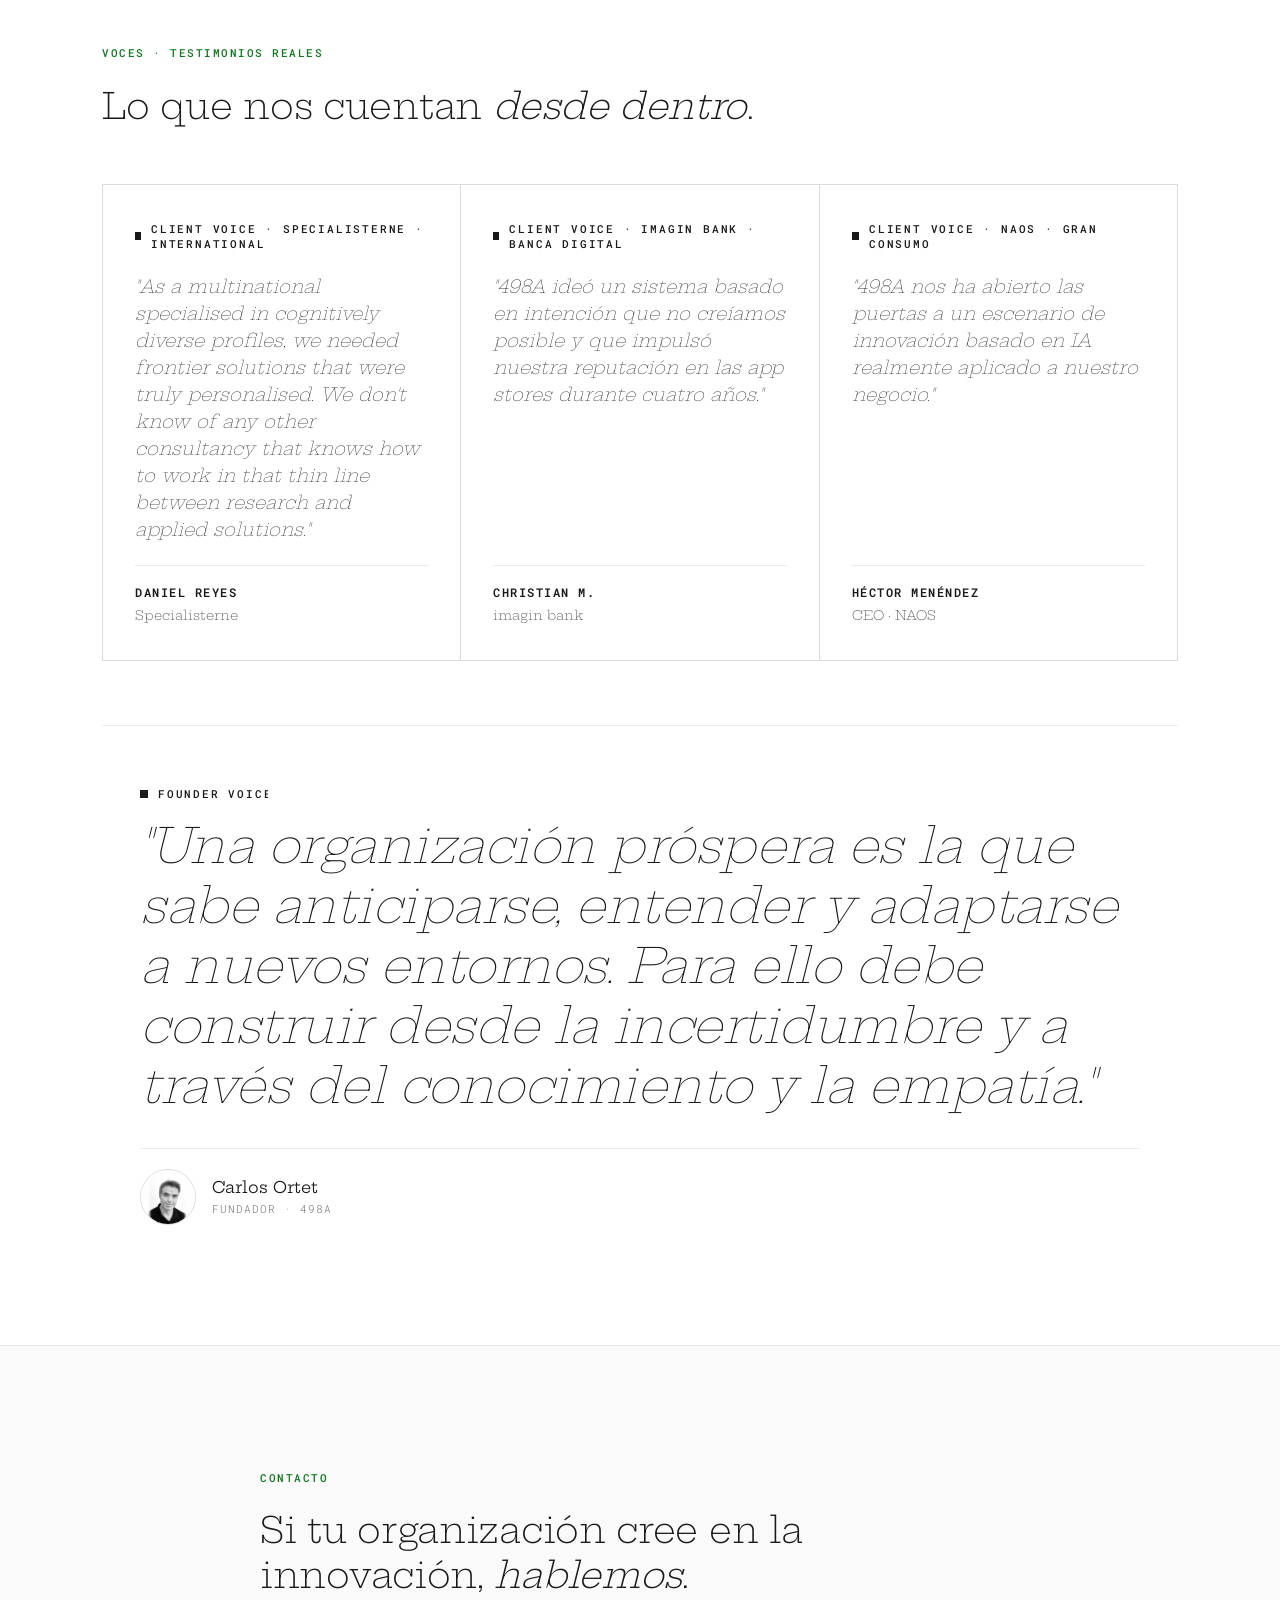
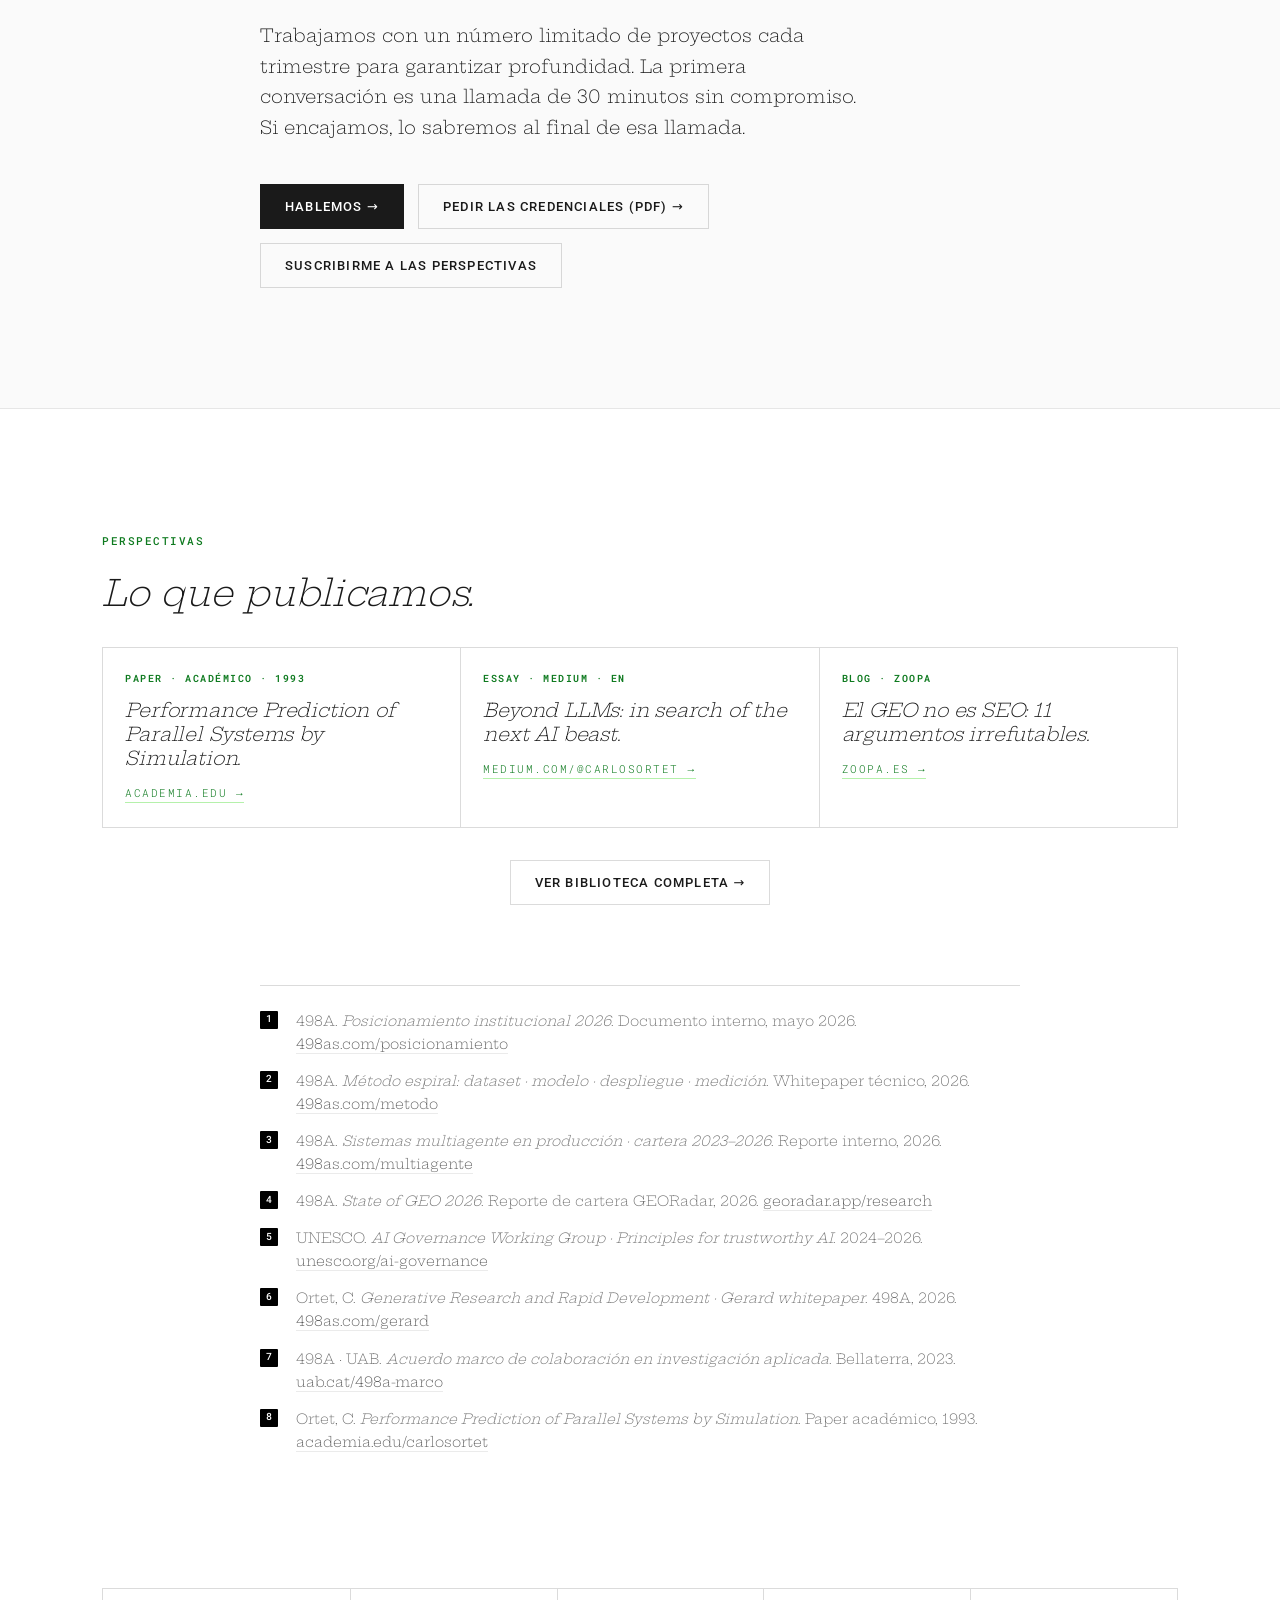
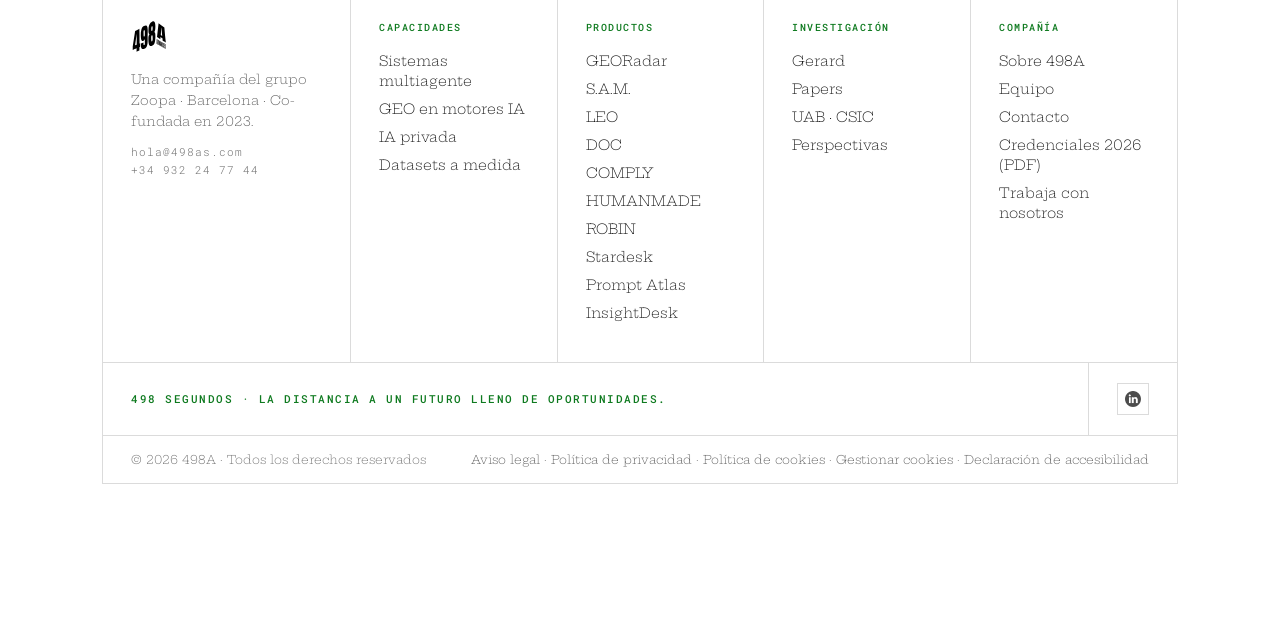
==== commit 130a27fb: "movil · fix recorte del bloque de estudio + peticion de credenciales por email El bloque del Mundial" ====
--- a/498Adesign/index.html
+++ b/498Adesign/index.html
@@ -995,6 +995,30 @@
     overflow: hidden;
     isolation: isolate;
     animation: patternFlow 90s linear infinite;
+  }
+  /* Bloque de estudio en curso · antes iba con estilos inline, que impedian
+     ajustarlo en movil y recortaban el titular a 375 px */
+  .study-card__inner {
+    display: grid;
+    /* minmax(0,1fr) evita que el CTA, que no parte linea, ensanche la columna */
+    grid-template-columns: minmax(0, 1fr);
+    gap: 24px;
+    max-width: 880px; margin: 0 auto;
+    padding: 24px 16px;
+  }
+  .study-card__title {
+    margin: 0; font-size: 38px; line-height: 1.2;
+    overflow-wrap: break-word;
+  }
+  .study-card__text {
+    font-size: 16px; line-height: 1.7;
+    color: var(--pg-text); margin: 0;
+  }
+  @media (max-width: 600px) {
+    .box-pattern { padding: 28px 16px; }
+    .study-card__inner { padding: 4px 0; gap: 18px; }
+    .study-card__title { font-size: 26px; }
+    .study-card__inner .btn-solid-dark { white-space: normal; text-align: center; }
   }
   .box-pattern::before {
     content: "";
@@ -2294,12 +2318,12 @@
     <span class="cnr cnr--tl"></span><span class="cnr cnr--tr"></span>
     <span class="cnr cnr--bl"></span><span class="cnr cnr--br"></span>
 
-    <div style="display:grid;gap:24px;max-width:880px;margin:0 auto;padding:24px 16px">
+    <div class="study-card__inner">
       <span class="eyebrow" style="margin-bottom:0">Estudio en curso · GEORadar · Mundial FIFA 2026</span>
-      <h3 class="ed-display-2" style="margin:0;font-size:38px;line-height:1.2">
+      <h3 class="ed-display-2 study-card__title">
         Cómo la IA narra el <em style="color:var(--498-green-deep)">Mundial FIFA 2026</em>.
       </h3>
-      <p class="ed-body" style="font-size:16px;line-height:1.7;color:var(--pg-text);margin:0">
+      <p class="ed-body study-card__text">
         Estamos auditando en tiempo real cómo ChatGPT, Claude, Gemini, Perplexity y
         Google AI Overviews construyen la narrativa del Mundial: qué marcas asocian
         a la competición, qué sedes destacan, qué riesgos perciben, qué fuentes
@@ -2494,6 +2518,7 @@
     </p>
     <div style="display:flex;gap:14px;flex-wrap:wrap">
       <a class="btn-light" href="mailto:hola@498as.com">Hablemos →</a>
+      <a class="btn-ghost-light" href="mailto:hola@498as.com?subject=Solicitud%20de%20credenciales%20498A%202026&amp;body=Hola%2C%0A%0AMe%20gustar%C3%ADa%20recibir%20las%20credenciales%20de%20498A%20en%20PDF.%0A%0ANombre%3A%0AEmpresa%3A%0ACargo%3A%0A%0AGracias.">Pedir las credenciales (PDF) →</a>
       <a class="btn-ghost-light" href="#perspectivas">Suscribirme a las perspectivas</a>
     </div>
   </div>
@@ -2630,6 +2655,7 @@
         <li><a href="#tesis">Sobre 498A</a></li>
         <li><a href="#equipo">Equipo</a></li>
         <li><a href="#contacto">Contacto</a></li>
+        <li><a href="mailto:hola@498as.com?subject=Solicitud%20de%20credenciales%20498A%202026&amp;body=Hola%2C%0A%0AMe%20gustar%C3%ADa%20recibir%20las%20credenciales%20de%20498A%20en%20PDF.%0A%0ANombre%3A%0AEmpresa%3A%0ACargo%3A%0A%0AGracias.">Credenciales 2026 (PDF)</a></li>
         <li><a href="mailto:hola@498as.com">Trabaja con nosotros</a></li>
       </ul>
     </div>
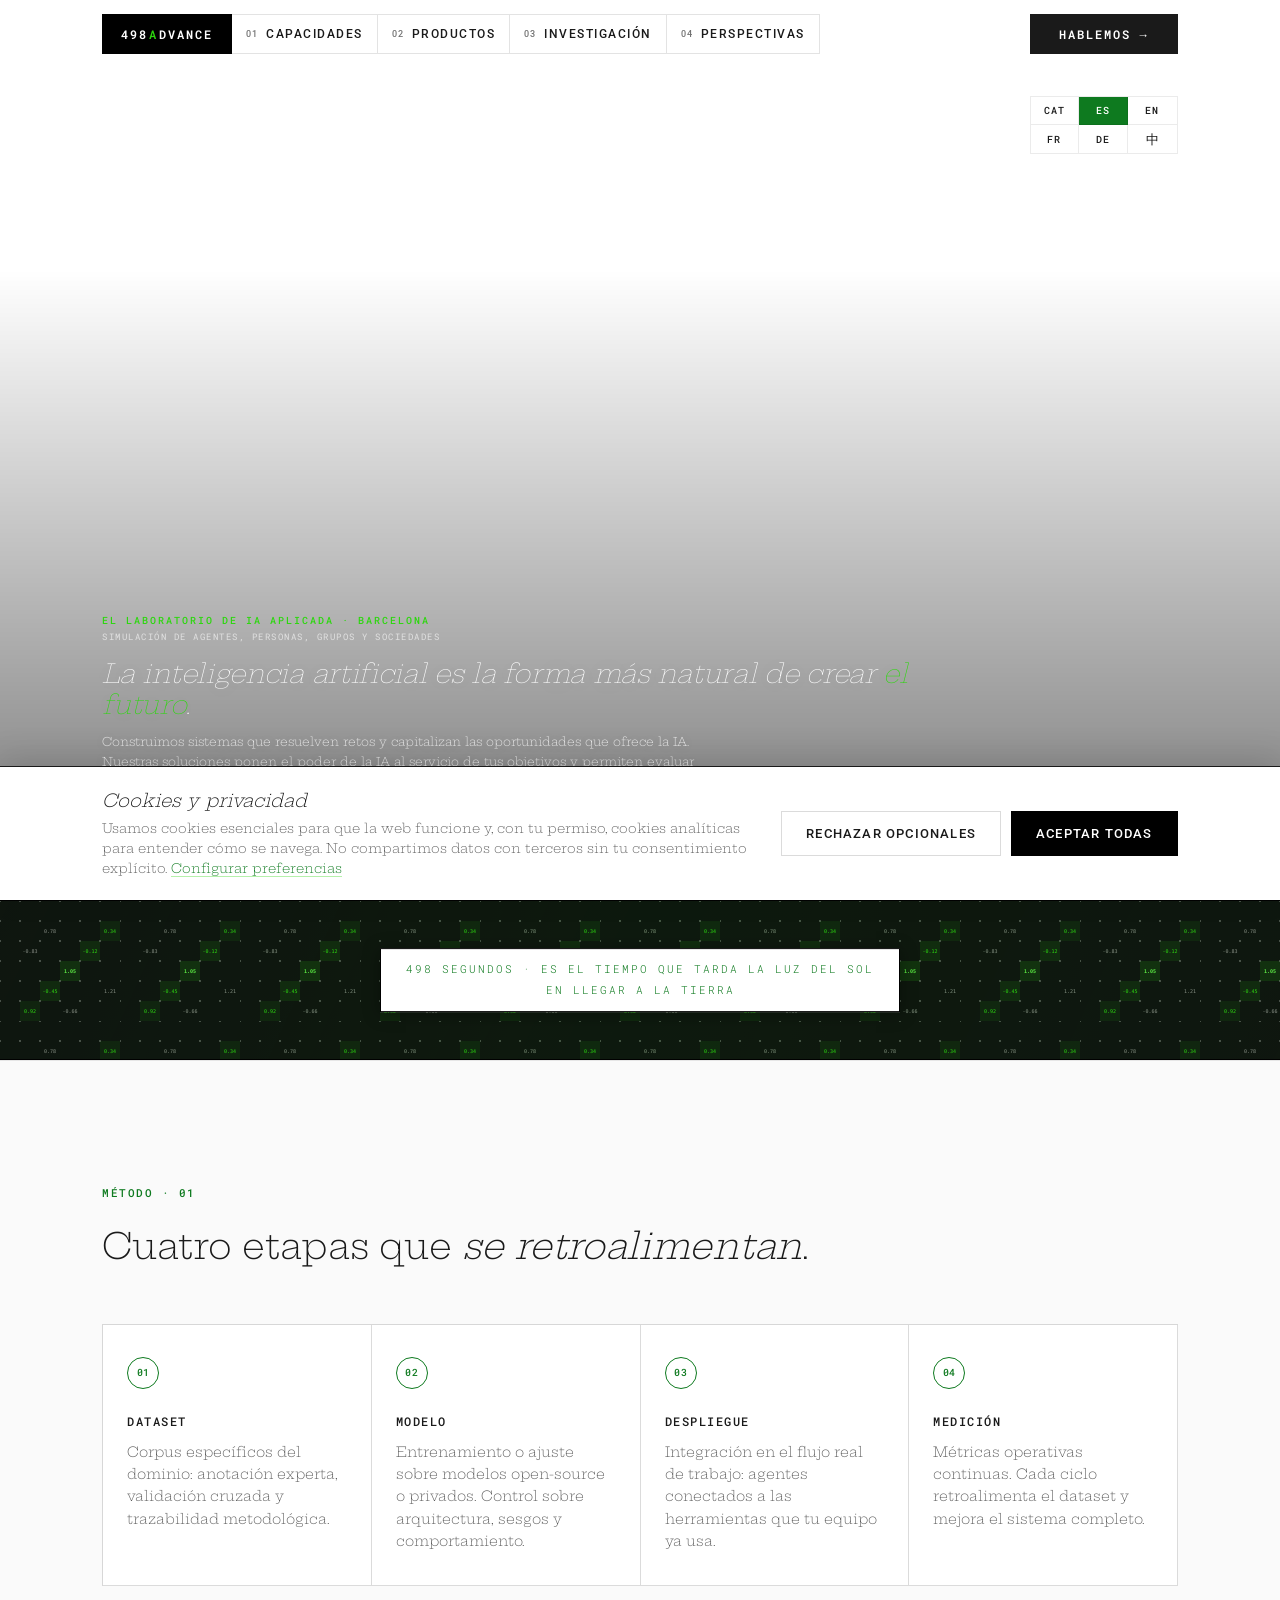
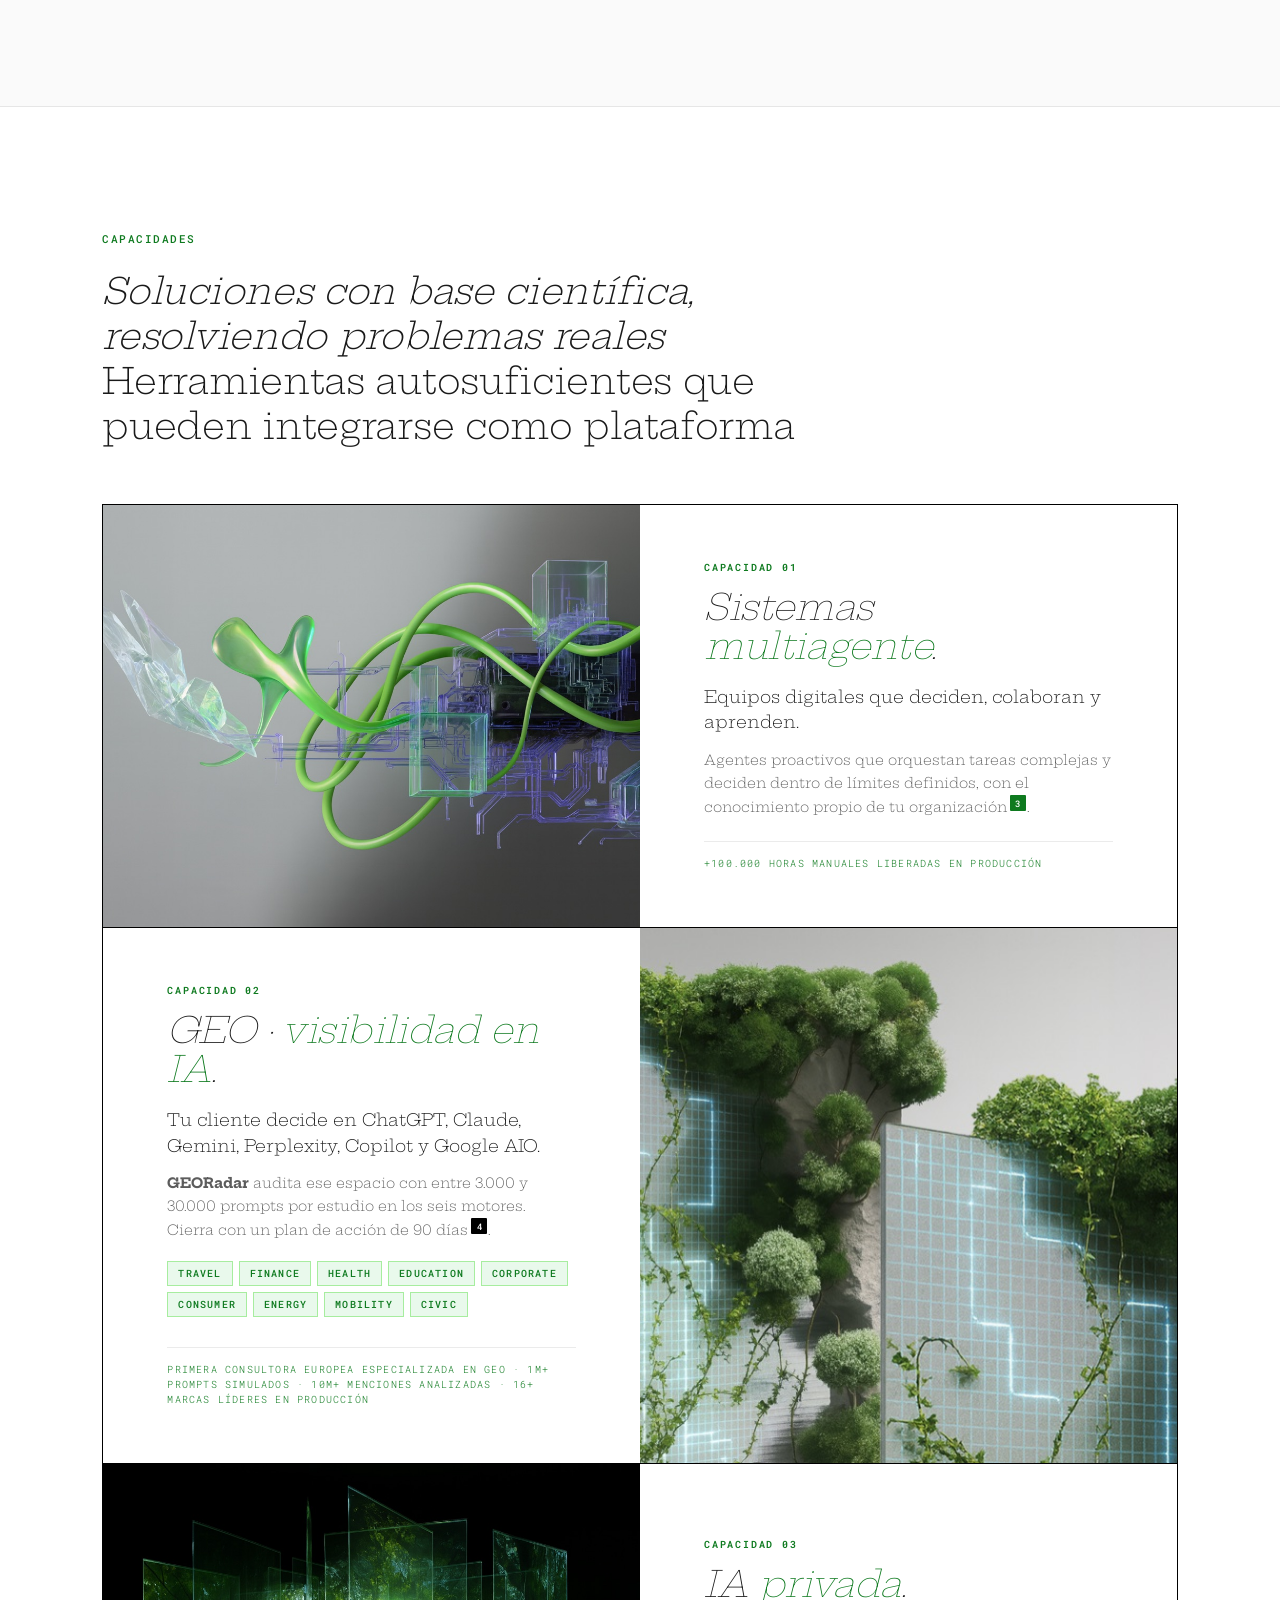
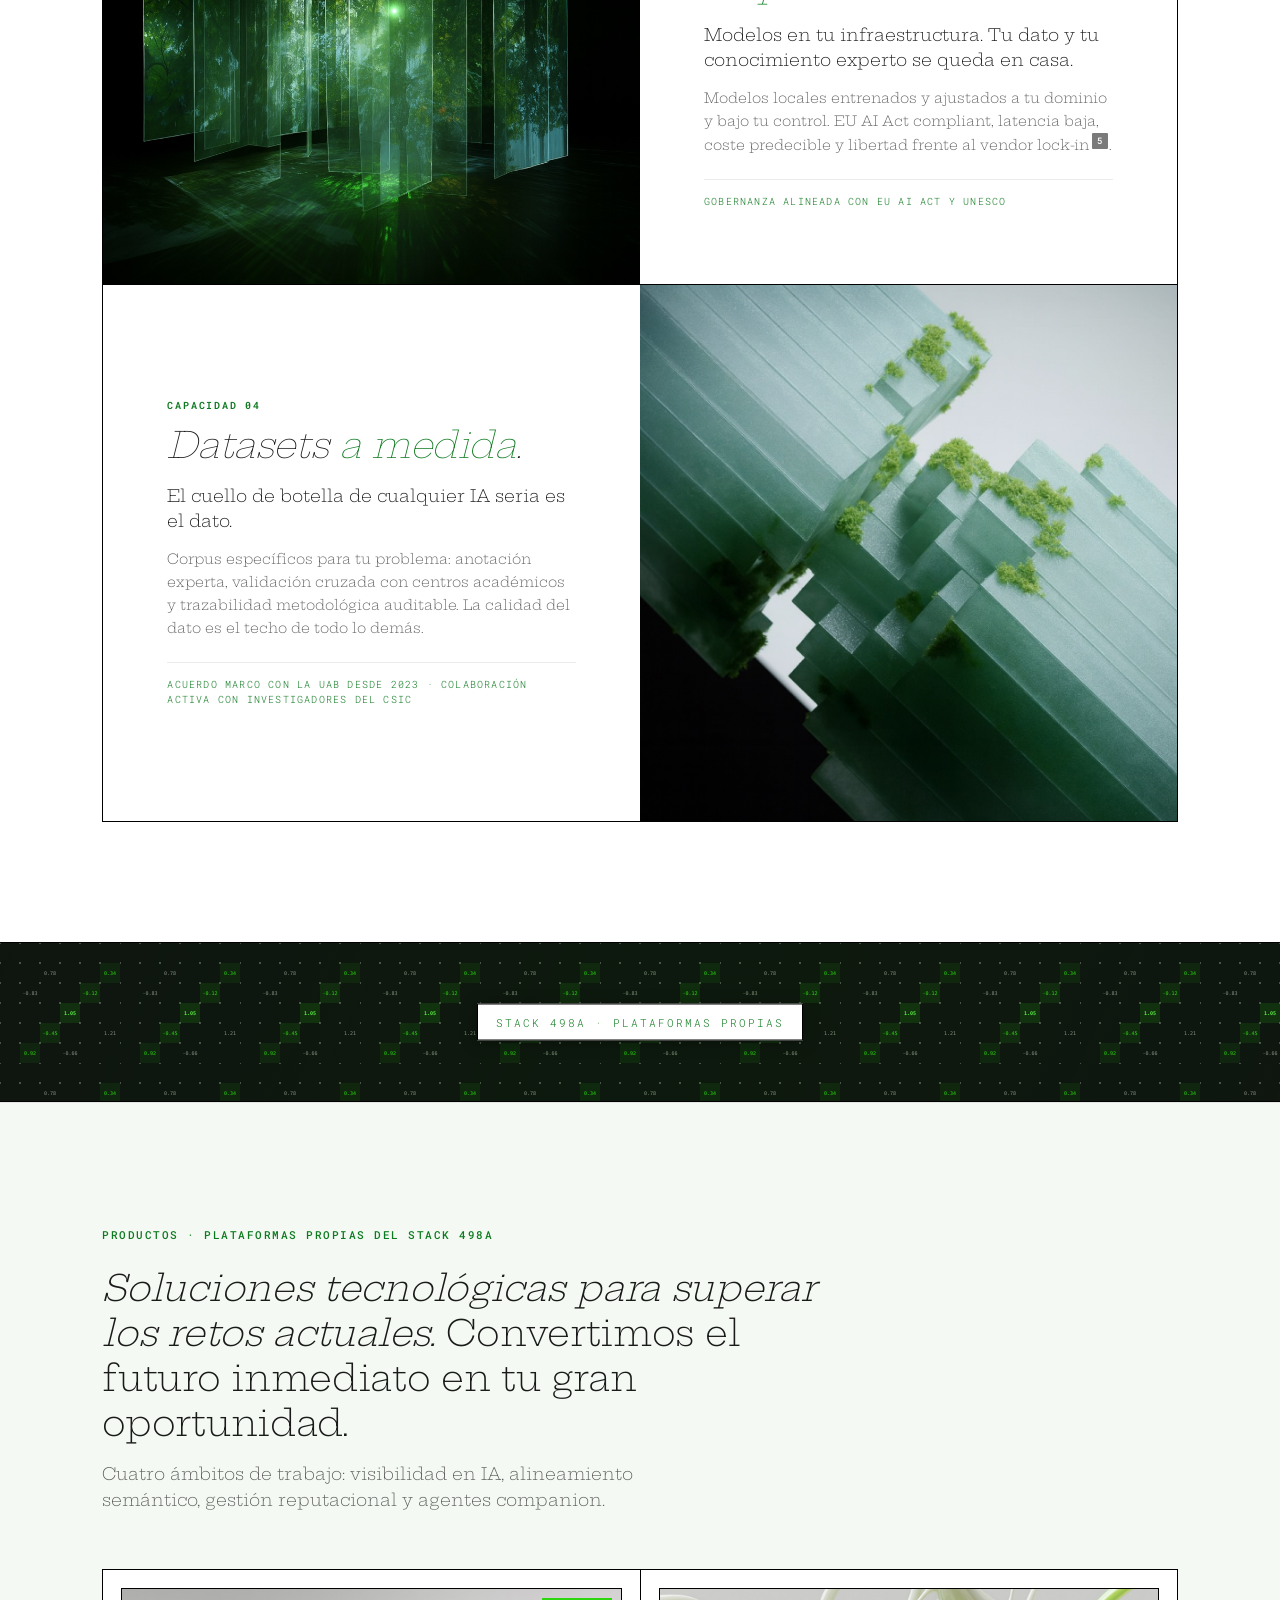
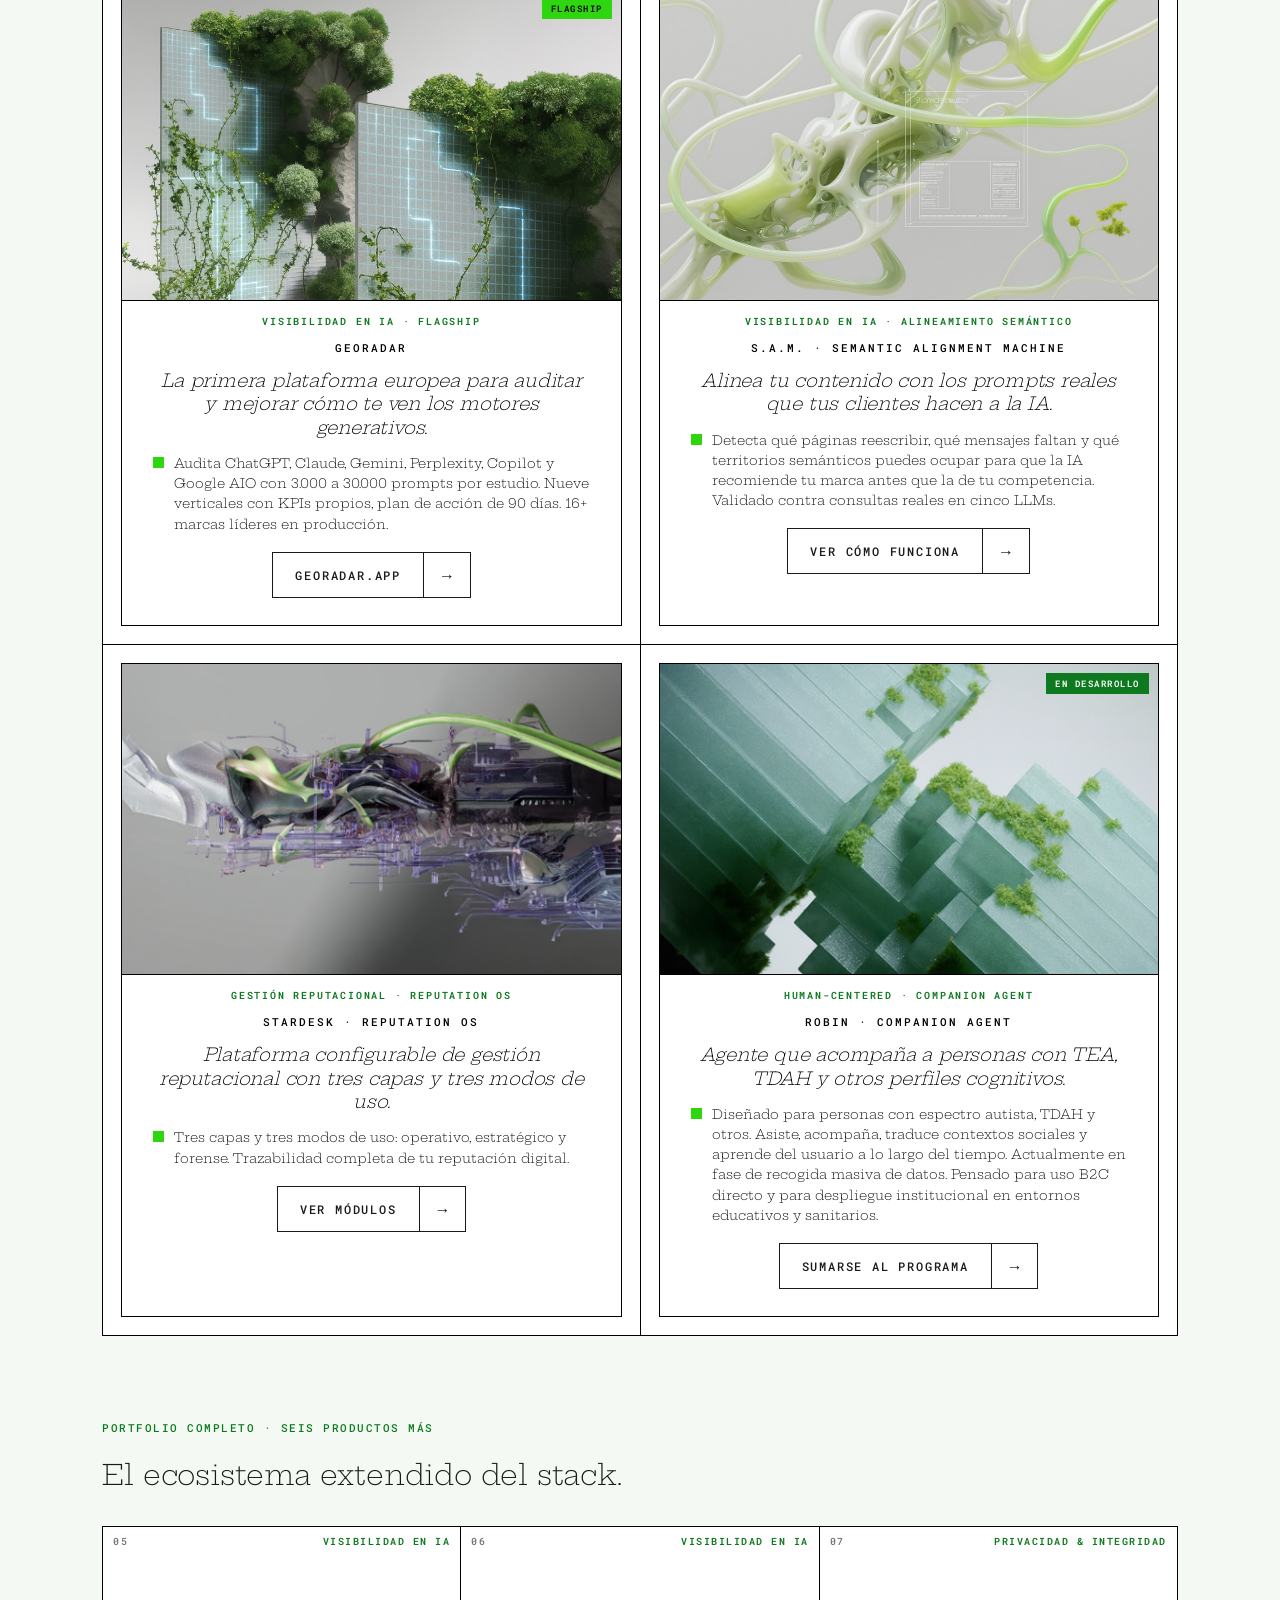
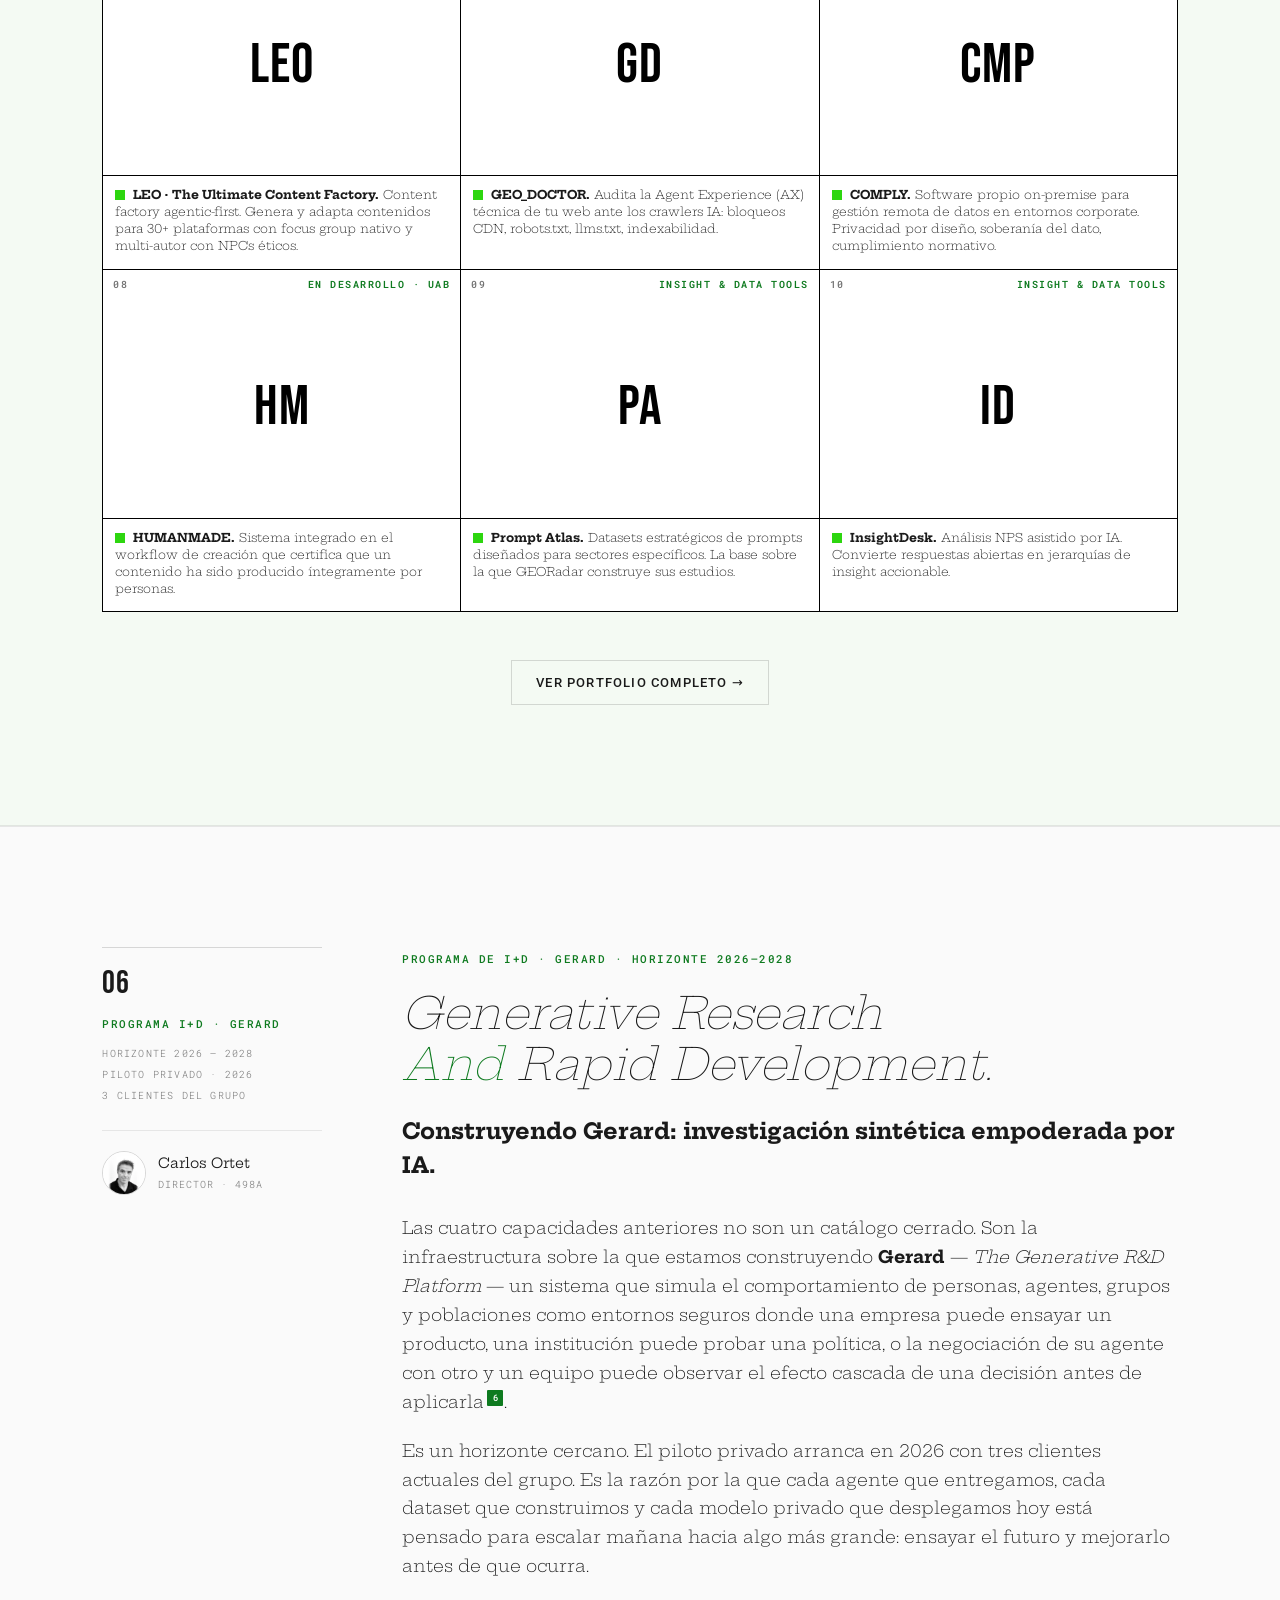
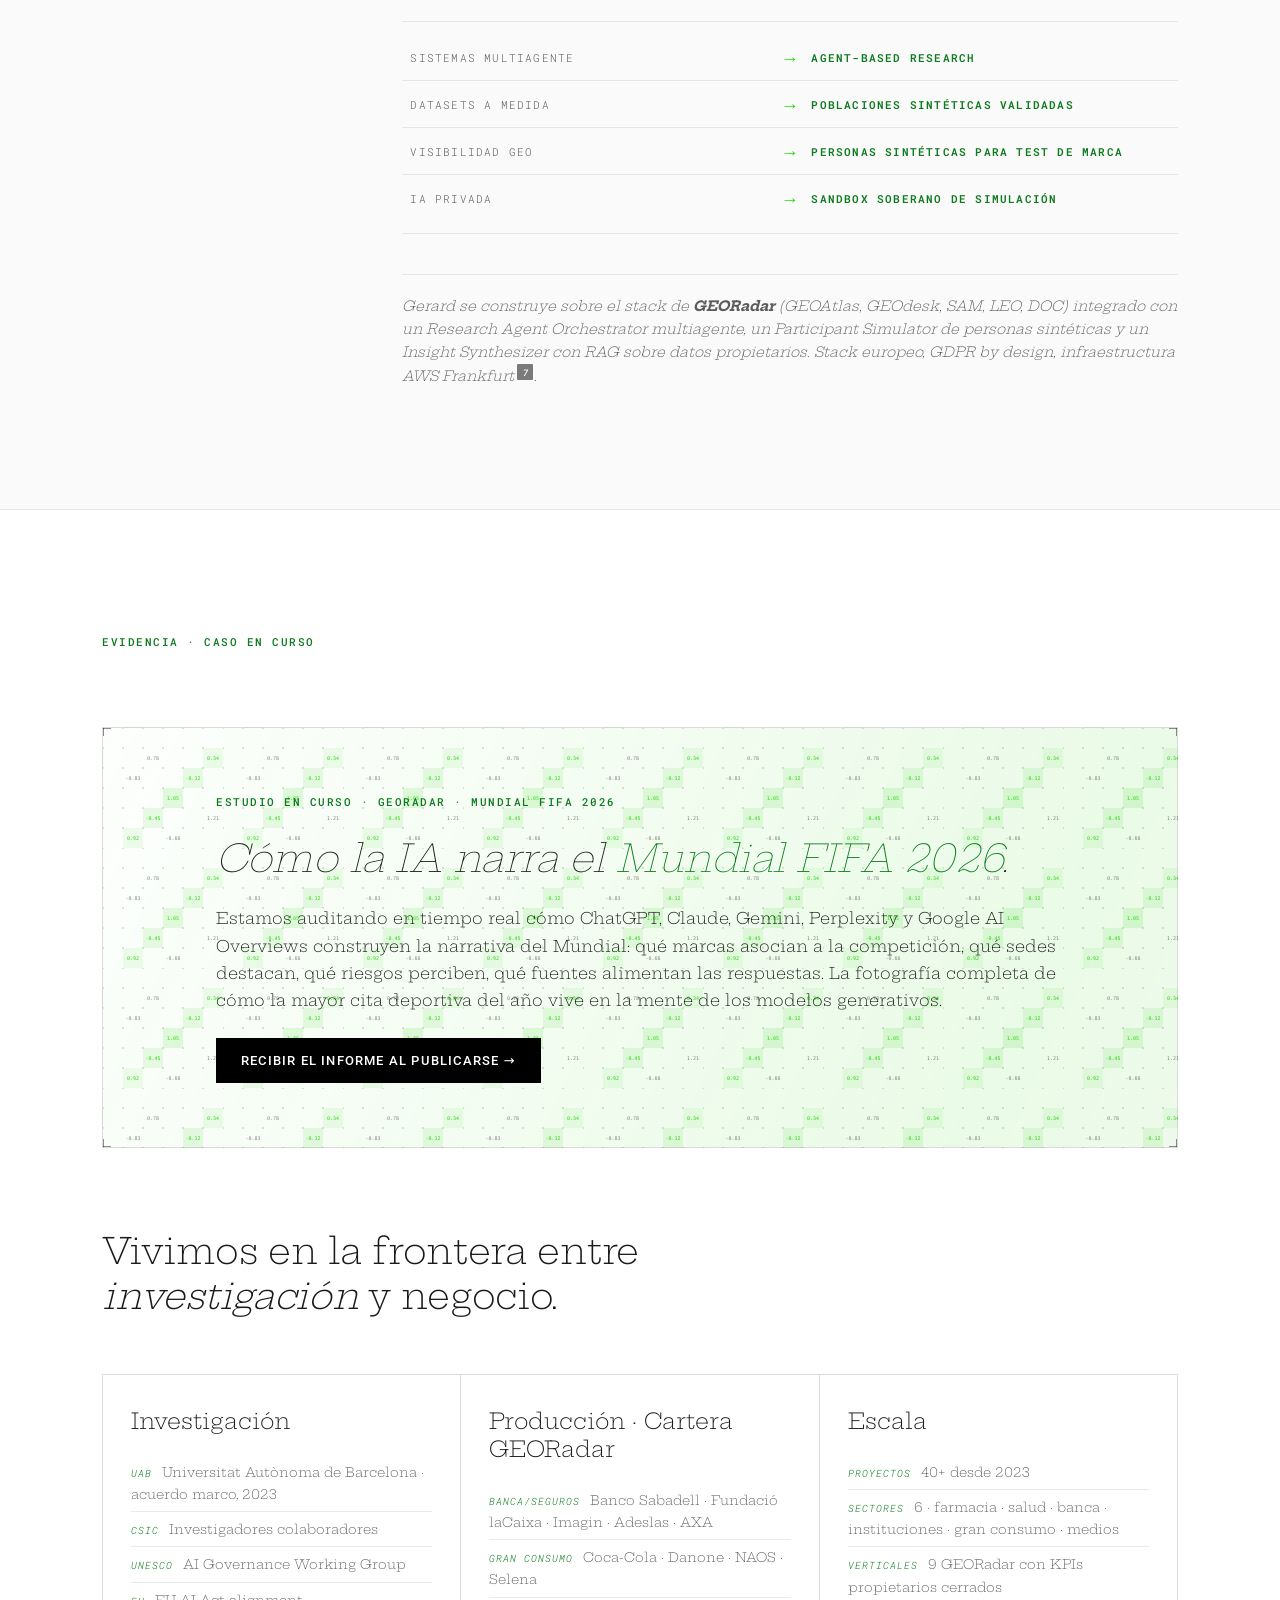
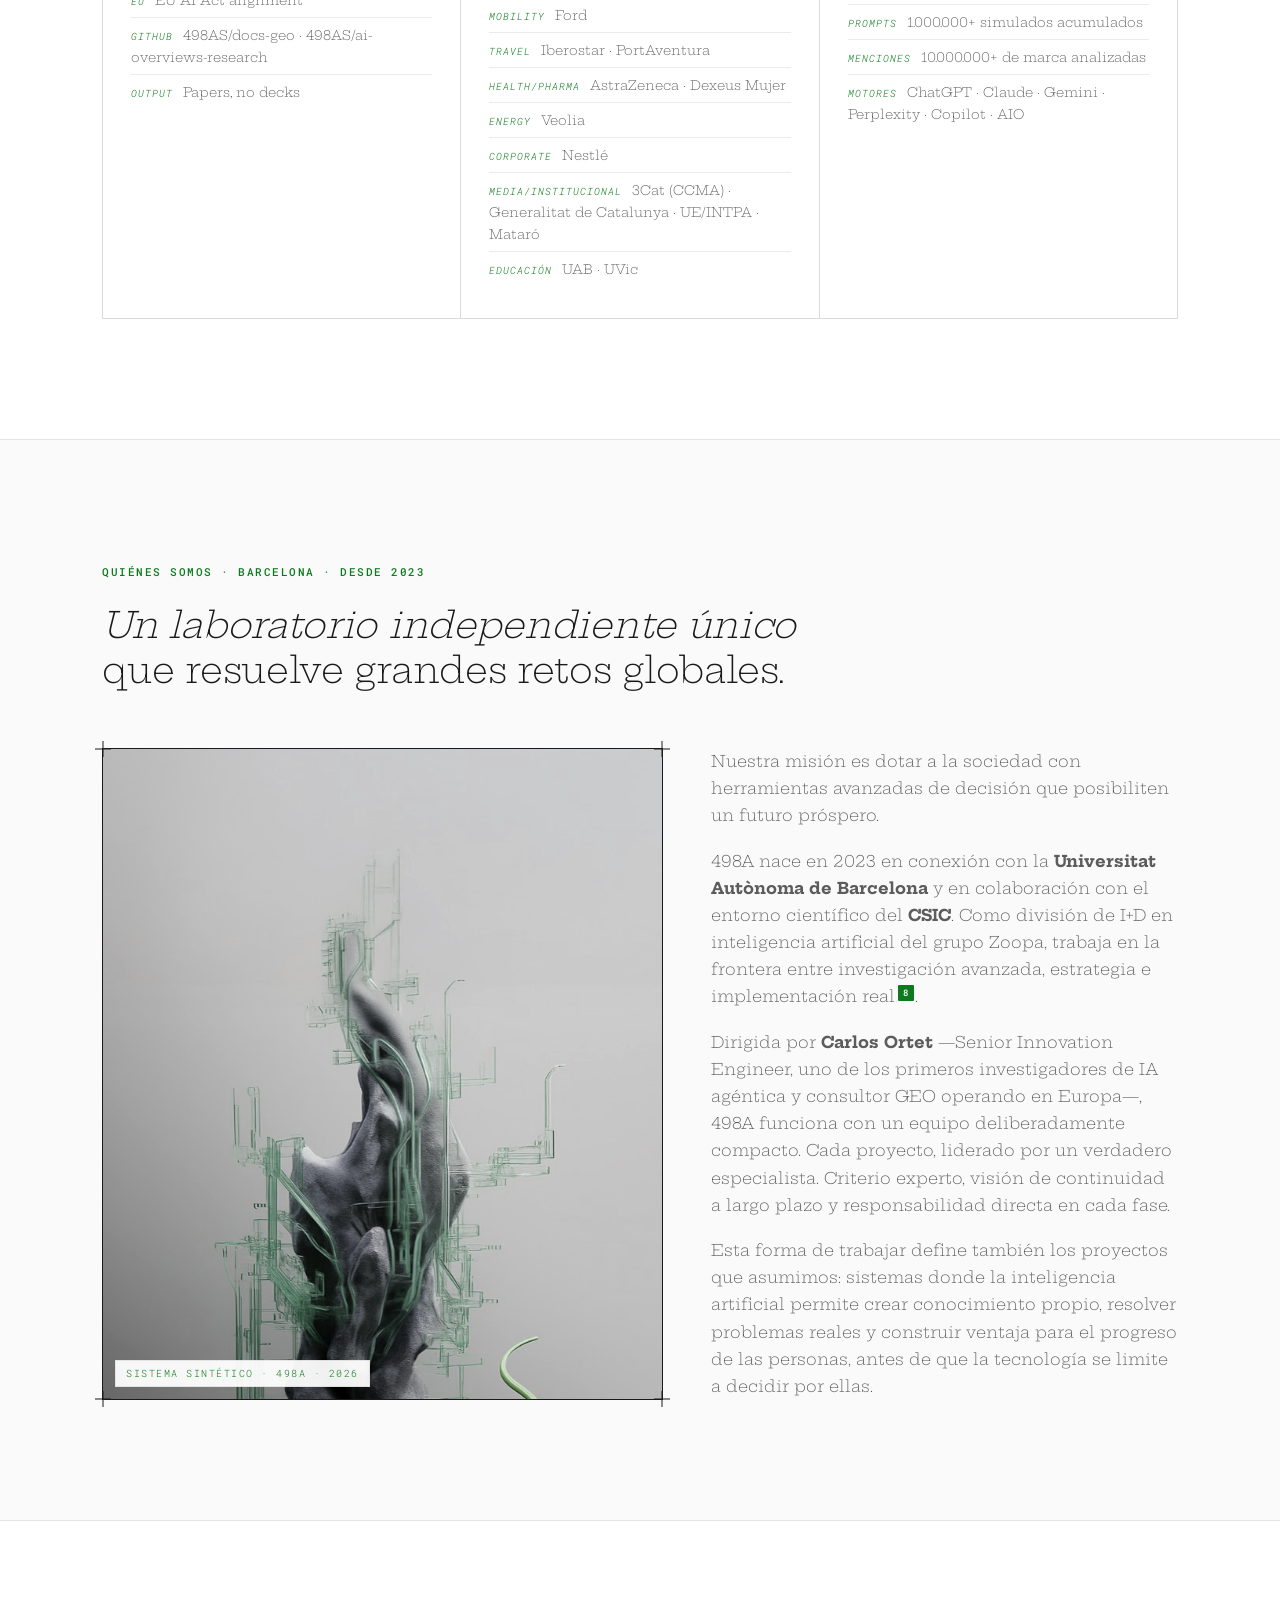
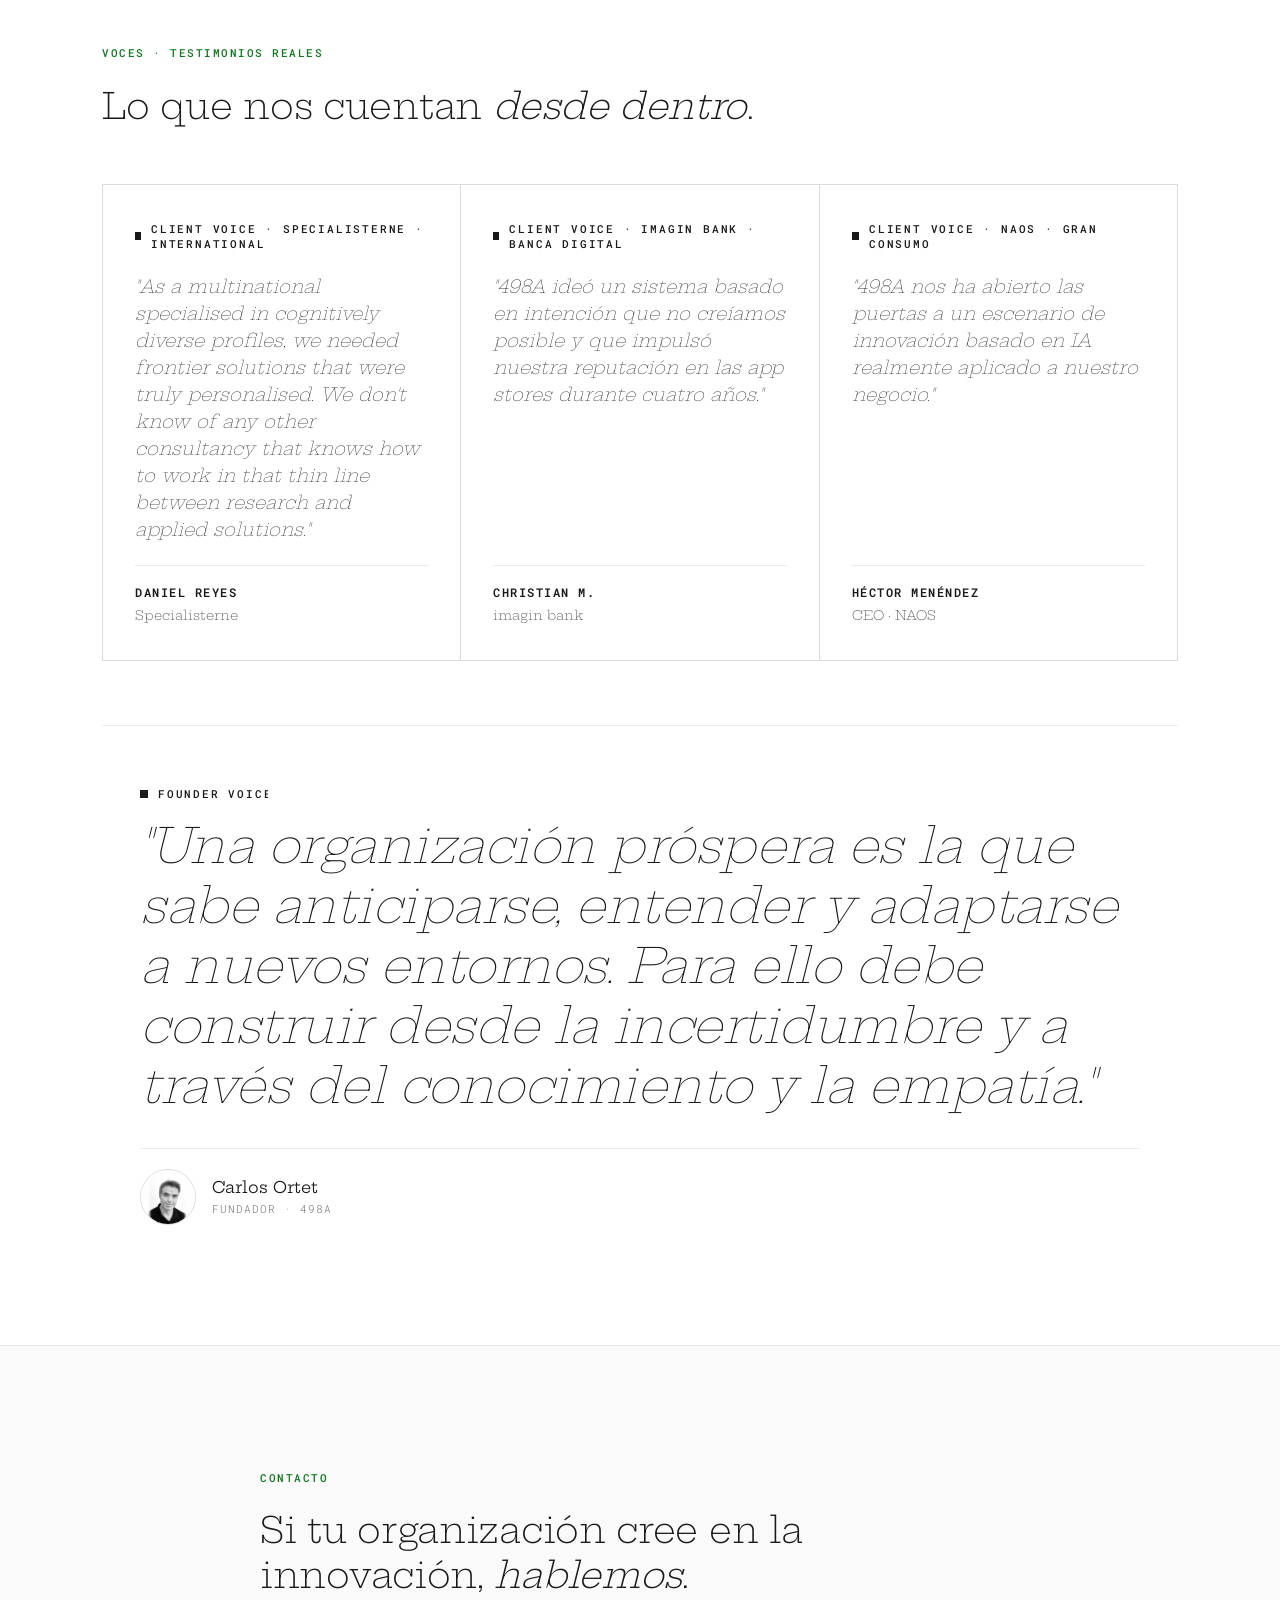
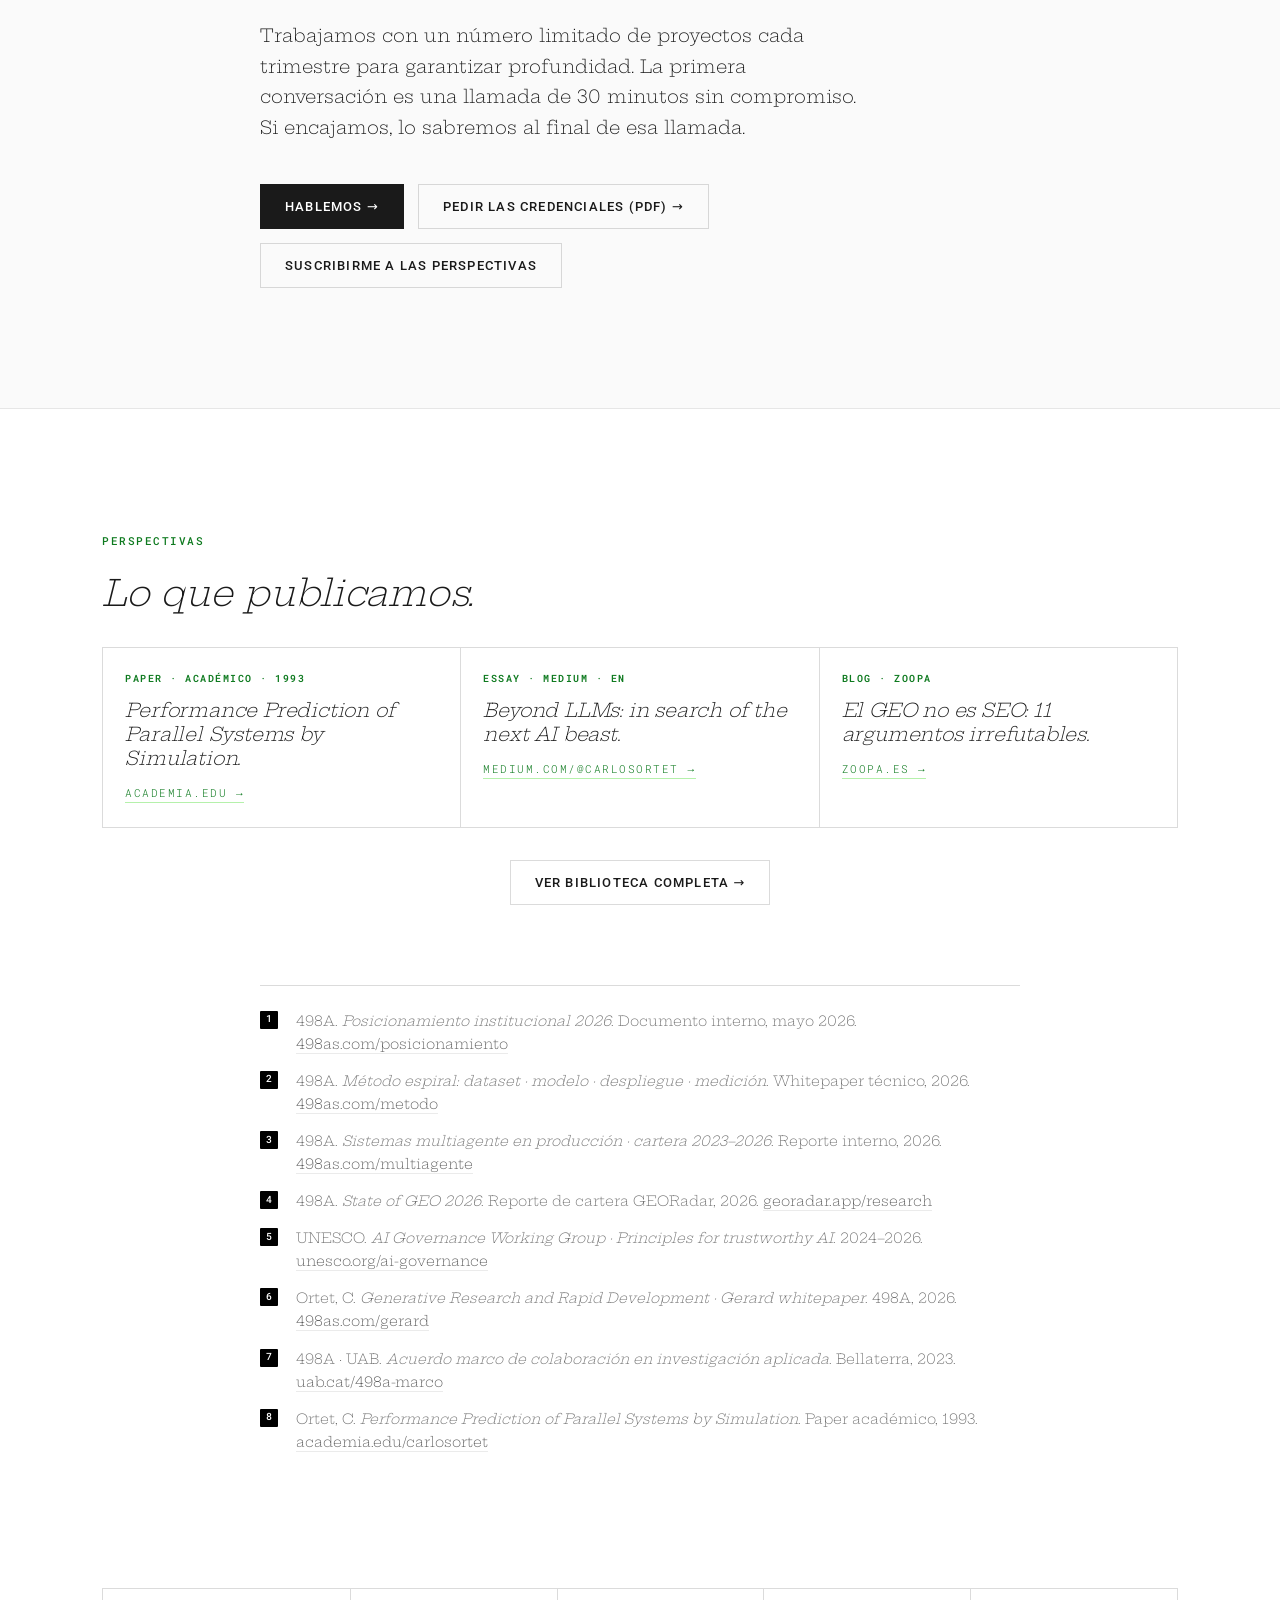
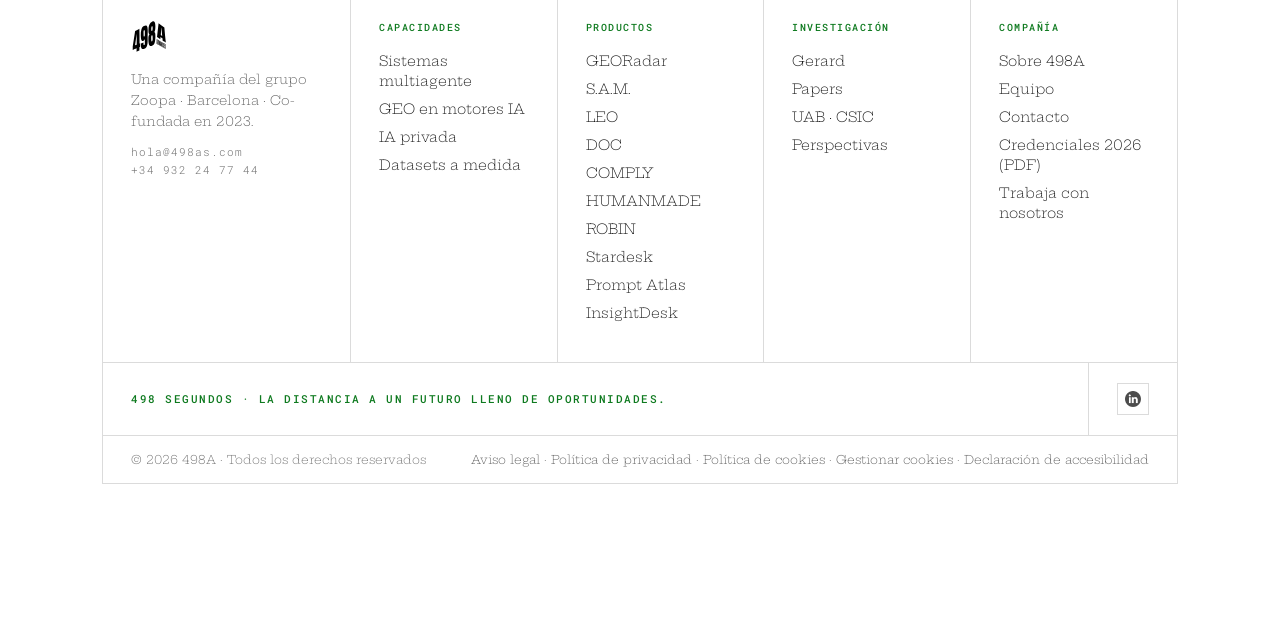
==== commit 100b0c14: "infra de despliegue · canonico 498advance.com + preparacion del blog Paridad con lo que tiene carlos" ====
--- a/498Adesign/index.html
+++ b/498Adesign/index.html
@@ -3,8 +3,40 @@
 <head>
 <meta charset="utf-8">
 <meta name="viewport" content="width=device-width,initial-scale=1">
-<title>498A · Consultoría de IA aplicada · Investigación con horizonte Gerard · Barcelona</title>
-<meta name="description" content="498A es una consultora de IA aplicada con un programa de investigación a medio plazo orientado a la simulación de personas, grupos y sociedades. Barcelona, desde 2023.">
+<title>498A · Laboratorio de IA aplicada · Barcelona</title>
+<meta name="description" content="498A es el laboratorio de IA aplicada del grupo Zoopa: sistemas multiagente, visibilidad en motores generativos con GEORadar, IA privada y datasets a medida. Investigación con horizonte Gerard. Barcelona, desde 2023.">
+<meta name="author" content="498A · 498 Advanced Solutions SL">
+<meta name="robots" content="index, follow, max-image-preview:large, max-snippet:-1">
+<link rel="canonical" href="https://498advance.com/">
+
+<!-- Iconos -->
+<link rel="icon" href="/favicon.ico" sizes="any">
+<link rel="apple-touch-icon" sizes="180x180" href="/apple-touch-icon.png">
+<meta name="theme-color" content="#000000">
+
+<!-- Feed del blog · sin items hasta que se publique el primero -->
+<link rel="alternate" type="application/rss+xml" title="498A · Perspectivas" href="https://498advance.com/feed.xml">
+
+<!-- Open Graph -->
+<meta property="og:type" content="website">
+<meta property="og:title" content="498A · Laboratorio de IA aplicada · Barcelona">
+<meta property="og:description" content="498A es el laboratorio de IA aplicada del grupo Zoopa: sistemas multiagente, visibilidad en motores generativos con GEORadar, IA privada y datasets a medida. Investigación con horizonte Gerard. Barcelona, desde 2023.">
+<meta property="og:url" content="https://498advance.com/">
+<meta property="og:site_name" content="498A · 498 Advance">
+<meta property="og:locale" content="es_ES">
+<meta property="og:image" content="https://498advance.com/og-image.jpg">
+<meta property="og:image:width" content="1200">
+<meta property="og:image:height" content="630">
+<meta property="og:image:alt" content="498A · La inteligencia artificial es la forma más natural de crear el futuro">
+
+<!-- Twitter / X -->
+<meta name="twitter:card" content="summary_large_image">
+<meta name="twitter:title" content="498A · Laboratorio de IA aplicada · Barcelona">
+<meta name="twitter:description" content="498A es el laboratorio de IA aplicada del grupo Zoopa: sistemas multiagente, visibilidad en motores generativos con GEORadar, IA privada y datasets a medida. Investigación con horizonte Gerard. Barcelona, desde 2023.">
+<meta name="twitter:image" content="https://498advance.com/og-image.jpg">
+
+<!-- Contexto para modelos de lenguaje · https://498advance.com/llms.txt -->
+
 <link rel="stylesheet" href="tokens.css">
 <style>
   /* ===================================================================
@@ -1807,6 +1839,113 @@
   .cookie-toggle input:checked + .cookie-toggle__track { background: var(--498-green-deep); }
   .cookie-toggle input:checked + .cookie-toggle__track::before { transform: translateX(20px); background: var(--498-white); }
 </style>
+<script type="application/ld+json">
+[
+  {
+    "@context": "https://schema.org",
+    "@type": "Organization",
+    "@id": "https://498advance.com/#organization",
+    "name": "498A",
+    "alternateName": [
+      "498 Advance",
+      "498 Advanced Solutions SL",
+      "498AS"
+    ],
+    "url": "https://498advance.com/",
+    "logo": {
+      "@type": "ImageObject",
+      "url": "https://498advance.com/apple-touch-icon.png"
+    },
+    "image": "https://498advance.com/og-image.jpg",
+    "description": "Laboratorio de IA aplicada del grupo Zoopa. Sistemas multiagente, visibilidad en motores generativos (GEO), IA privada y datasets a medida.",
+    "foundingDate": "2023",
+    "email": "hola@498as.com",
+    "telephone": "+34932247744",
+    "address": {
+      "@type": "PostalAddress",
+      "addressLocality": "Barcelona",
+      "addressCountry": "ES"
+    },
+    "founder": {
+      "@type": "Person",
+      "name": "Carlos Ortet",
+      "url": "https://carlosortet.com"
+    },
+    "parentOrganization": {
+      "@type": "Organization",
+      "name": "Zoopa",
+      "url": "https://zoopa.es"
+    },
+    "sameAs": [
+      "https://498as.com",
+      "https://github.com/498AS",
+      "https://georadar.app"
+    ],
+    "knowsAbout": [
+      "Generative Engine Optimization",
+      "Sistemas multiagente",
+      "IA privada",
+      "Datasets a medida",
+      "Simulación basada en agentes",
+      "EU AI Act"
+    ],
+    "makesOffer": [
+      {
+        "@type": "Offer",
+        "itemOffered": {
+          "@type": "Service",
+          "name": "Sistemas multiagente"
+        }
+      },
+      {
+        "@type": "Offer",
+        "itemOffered": {
+          "@type": "Service",
+          "name": "GEO · visibilidad en motores de IA"
+        }
+      },
+      {
+        "@type": "Offer",
+        "itemOffered": {
+          "@type": "Service",
+          "name": "IA privada"
+        }
+      },
+      {
+        "@type": "Offer",
+        "itemOffered": {
+          "@type": "Service",
+          "name": "Datasets a medida"
+        }
+      }
+    ]
+  },
+  {
+    "@context": "https://schema.org",
+    "@type": "WebSite",
+    "@id": "https://498advance.com/#website",
+    "url": "https://498advance.com/",
+    "name": "498A · 498 Advance",
+    "inLanguage": "es-ES",
+    "publisher": {
+      "@id": "https://498advance.com/#organization"
+    }
+  },
+  {
+    "@context": "https://schema.org",
+    "@type": "SoftwareApplication",
+    "@id": "https://498advance.com/#georadar",
+    "name": "GEORadar",
+    "applicationCategory": "BusinessApplication",
+    "operatingSystem": "Web",
+    "url": "https://georadar.app",
+    "description": "Plataforma europea para auditar y mejorar cómo describen y recomiendan una marca ChatGPT, Claude, Gemini, Perplexity, Copilot y Google AI Overviews.",
+    "publisher": {
+      "@id": "https://498advance.com/#organization"
+    }
+  }
+]
+</script>
 </head>
 <body>
 
@@ -2122,7 +2261,7 @@
     <article class="box">
       <span class="service-card__badge">En desarrollo</span>
       <div class="service-card__image">
-        <img src="assets/visuals/biomorph-shell.webp" alt="ROBIN · Companion agent">
+        <img src="assets/visuals/green-architecture.webp" alt="ROBIN · Companion agent">
       </div>
       <div class="service-card__num">Human-centered · Companion agent</div>
       <h3 class="service-card__title">ROBIN · Companion agent</h3>
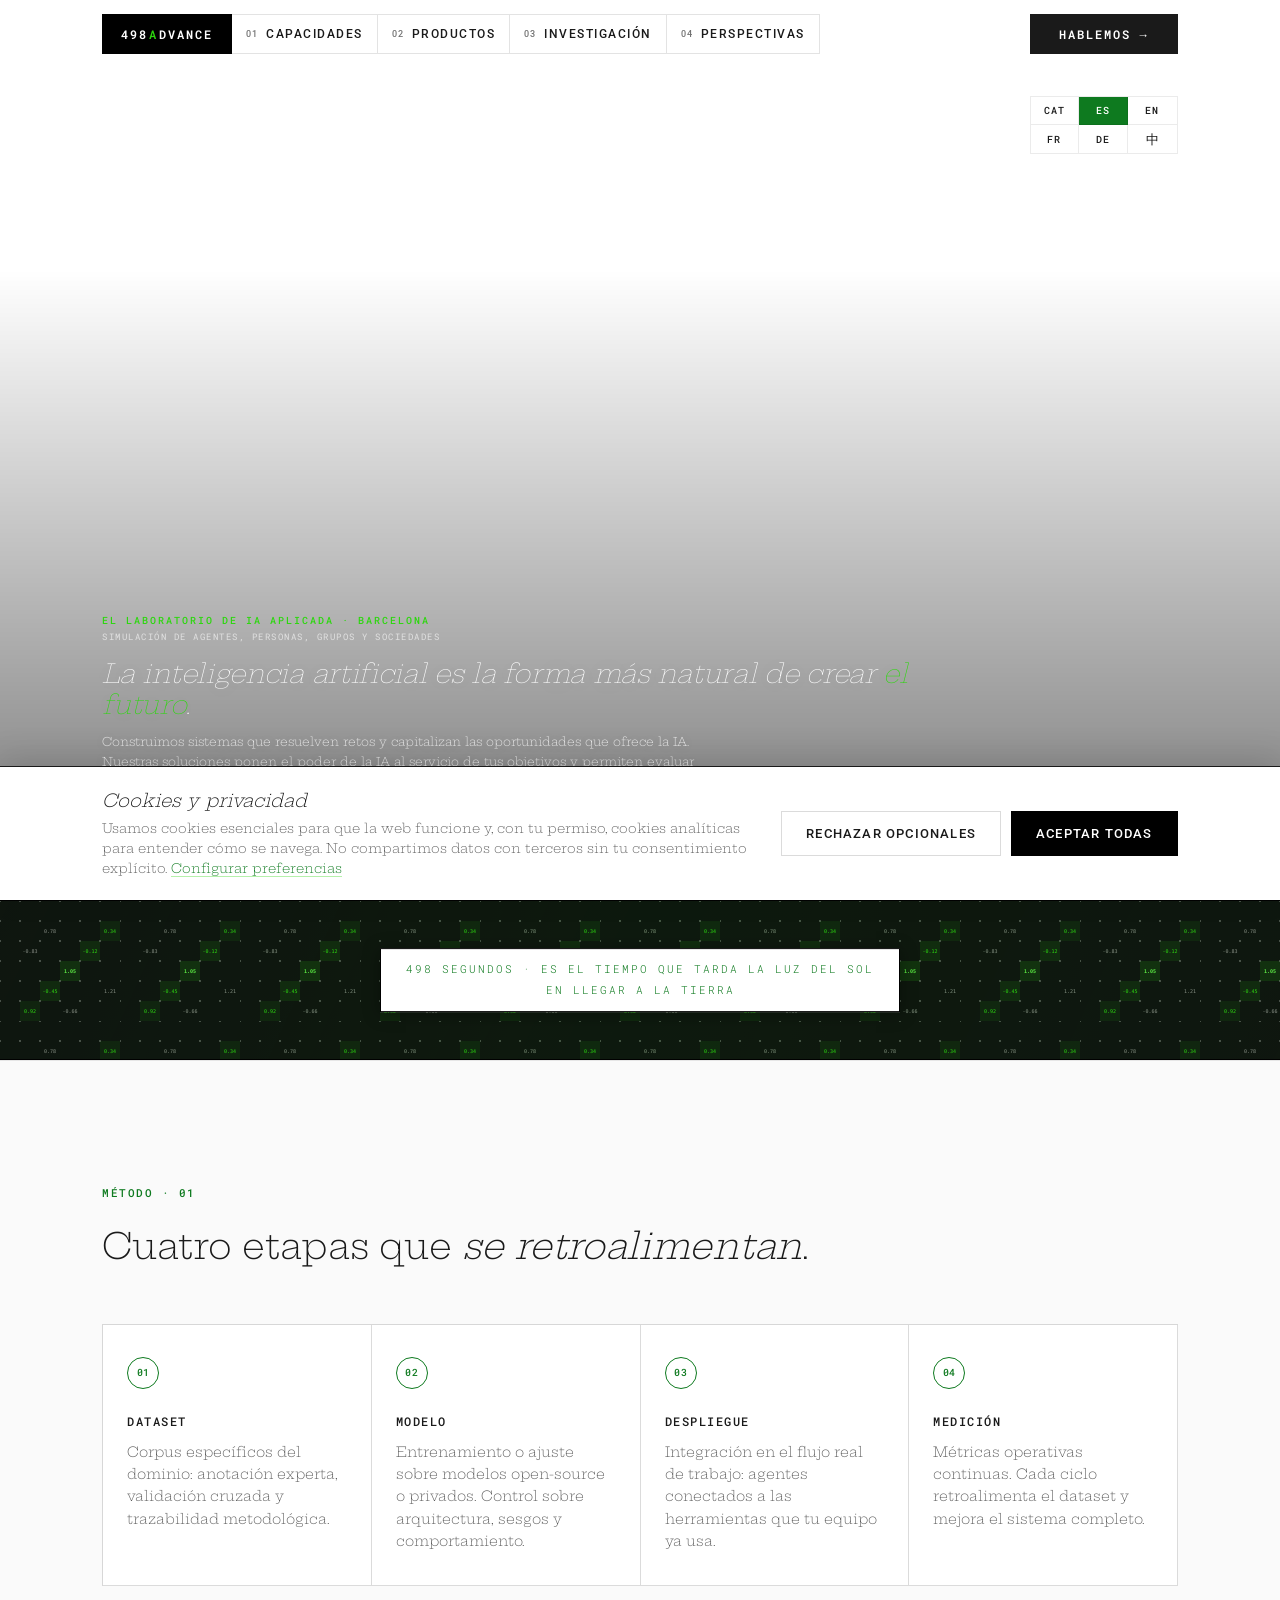
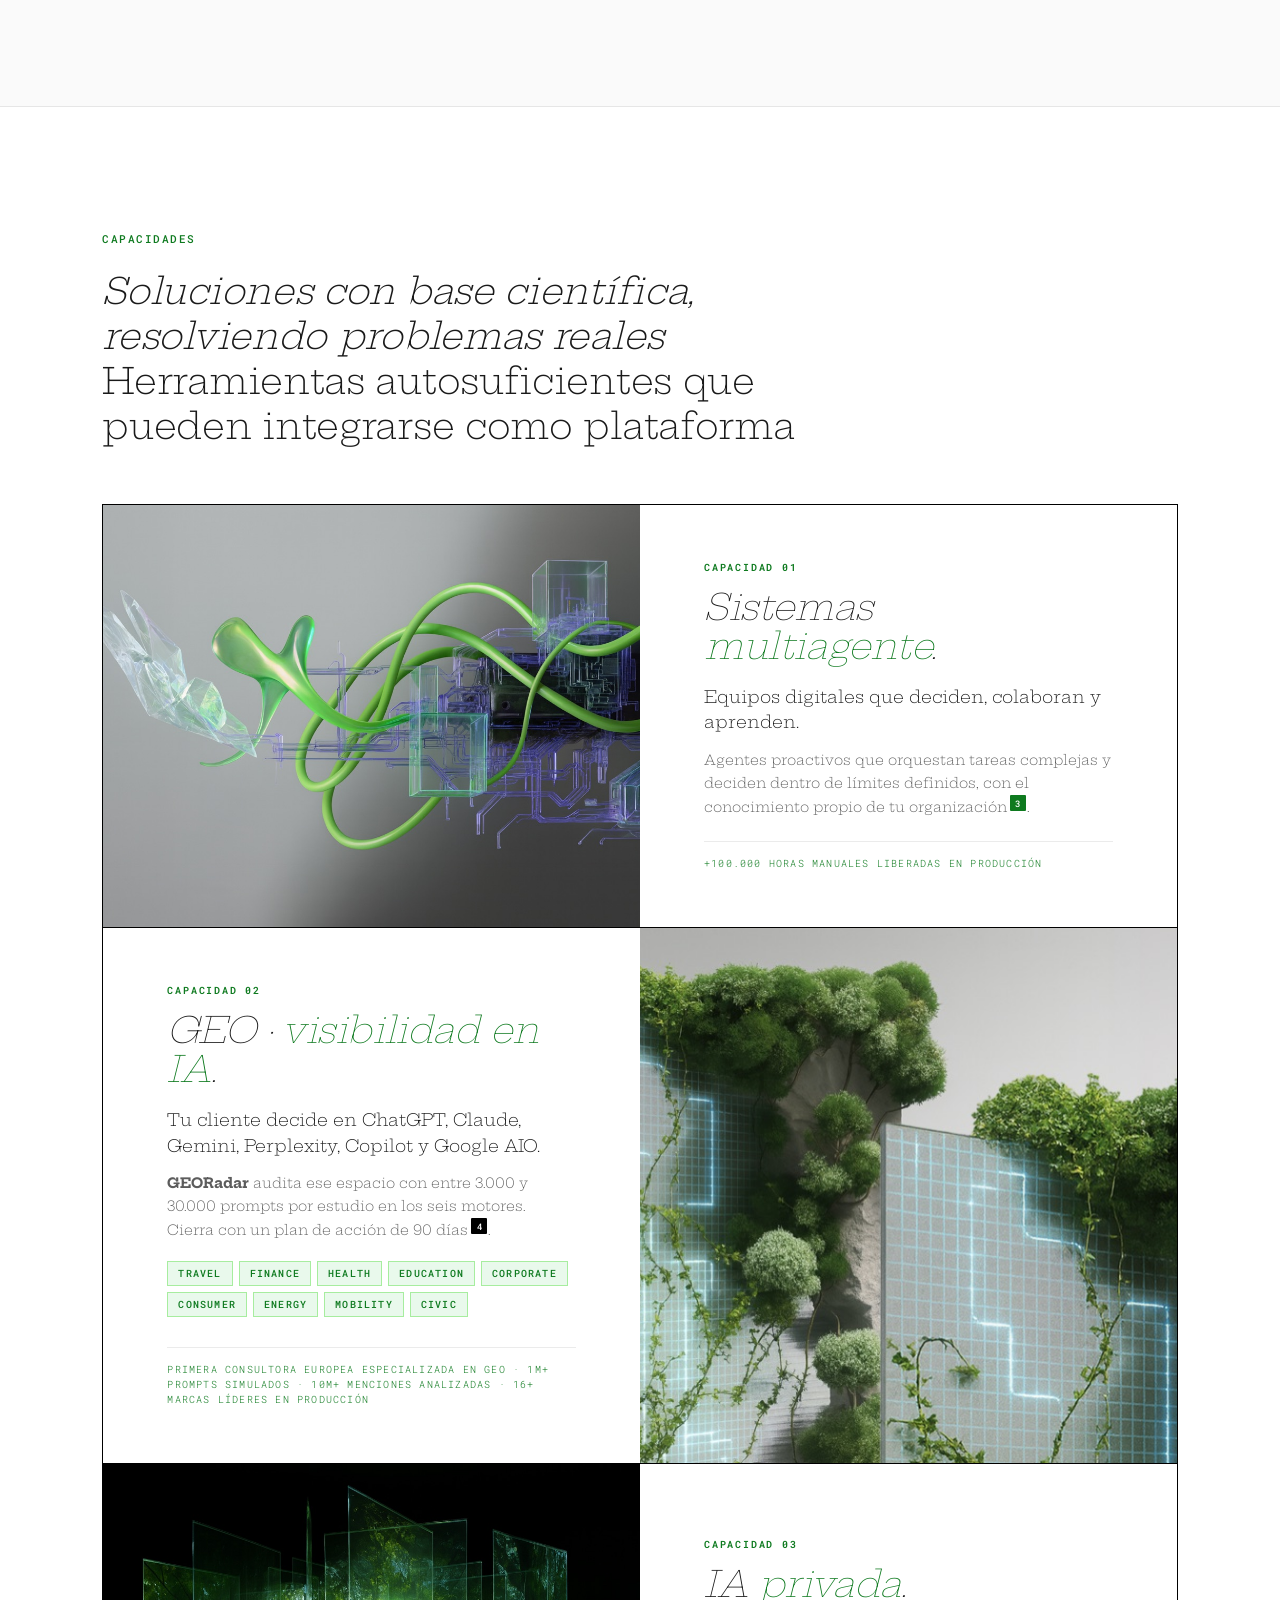
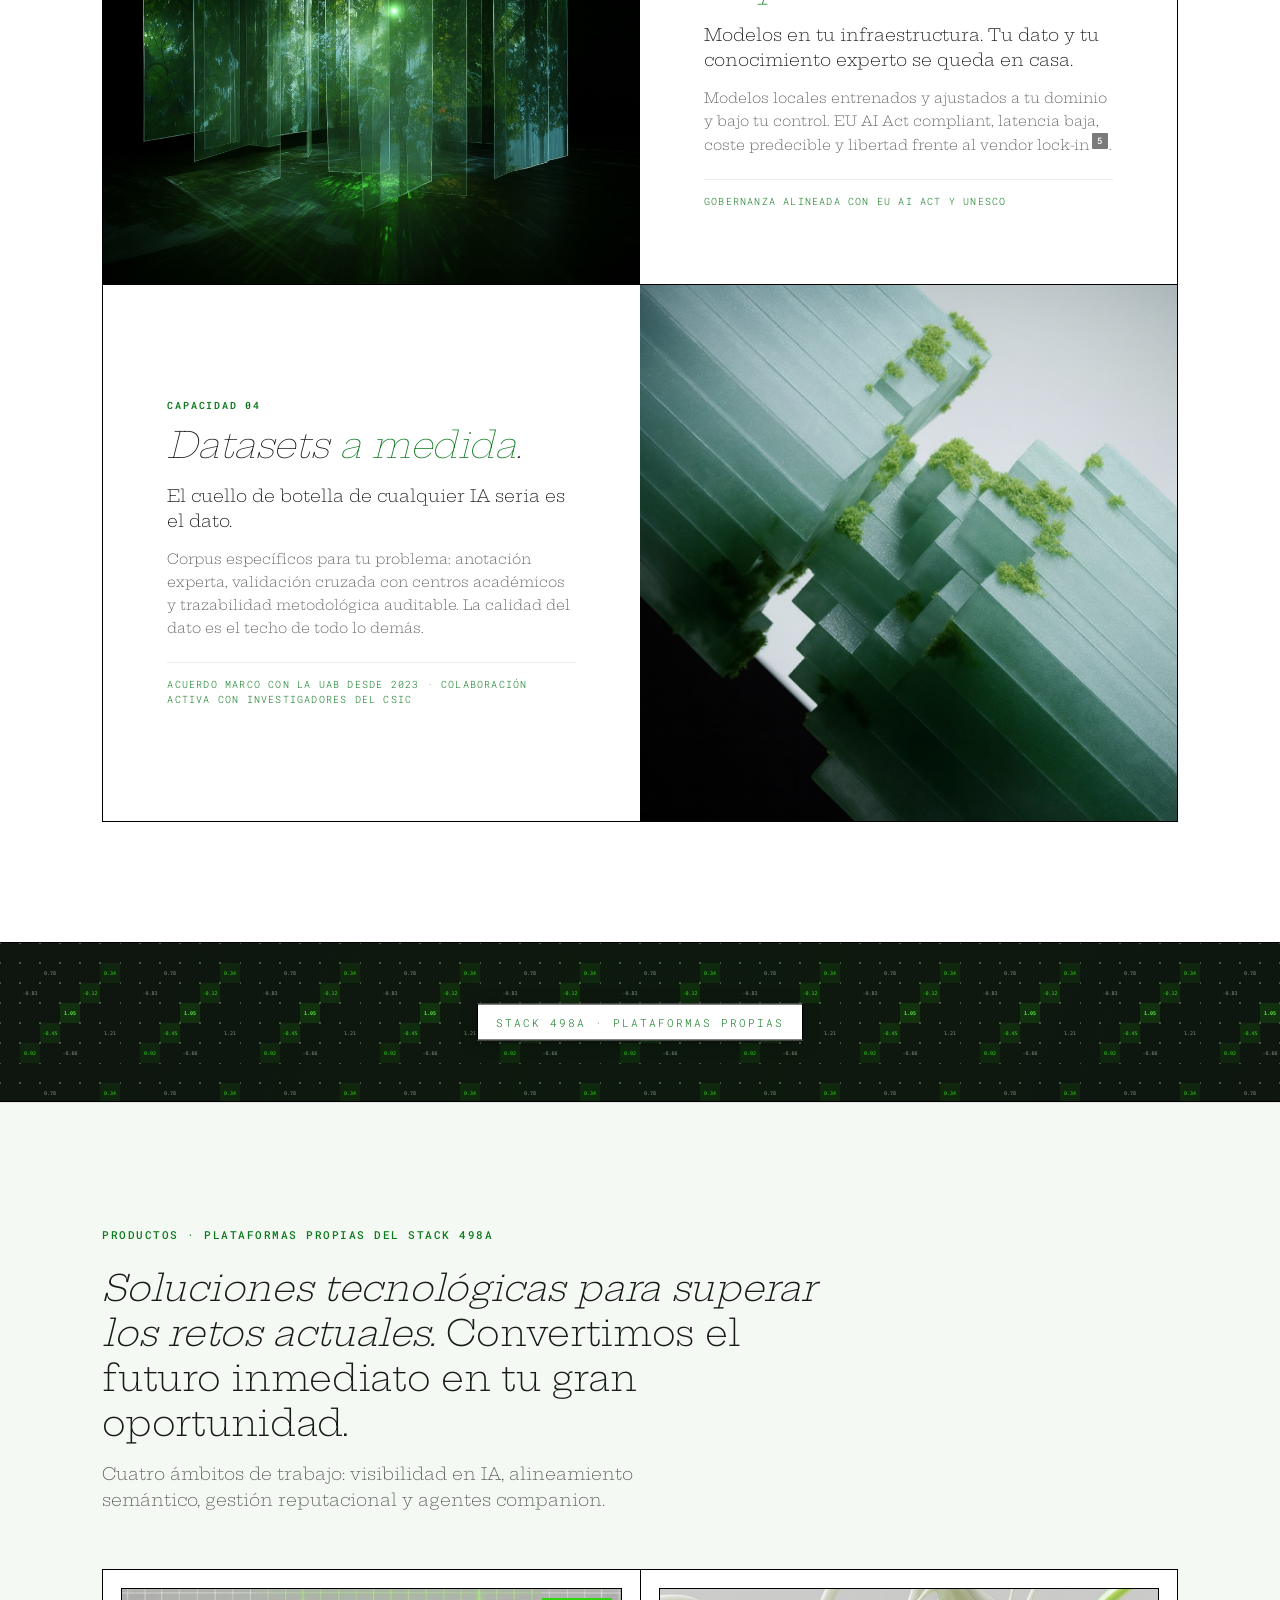
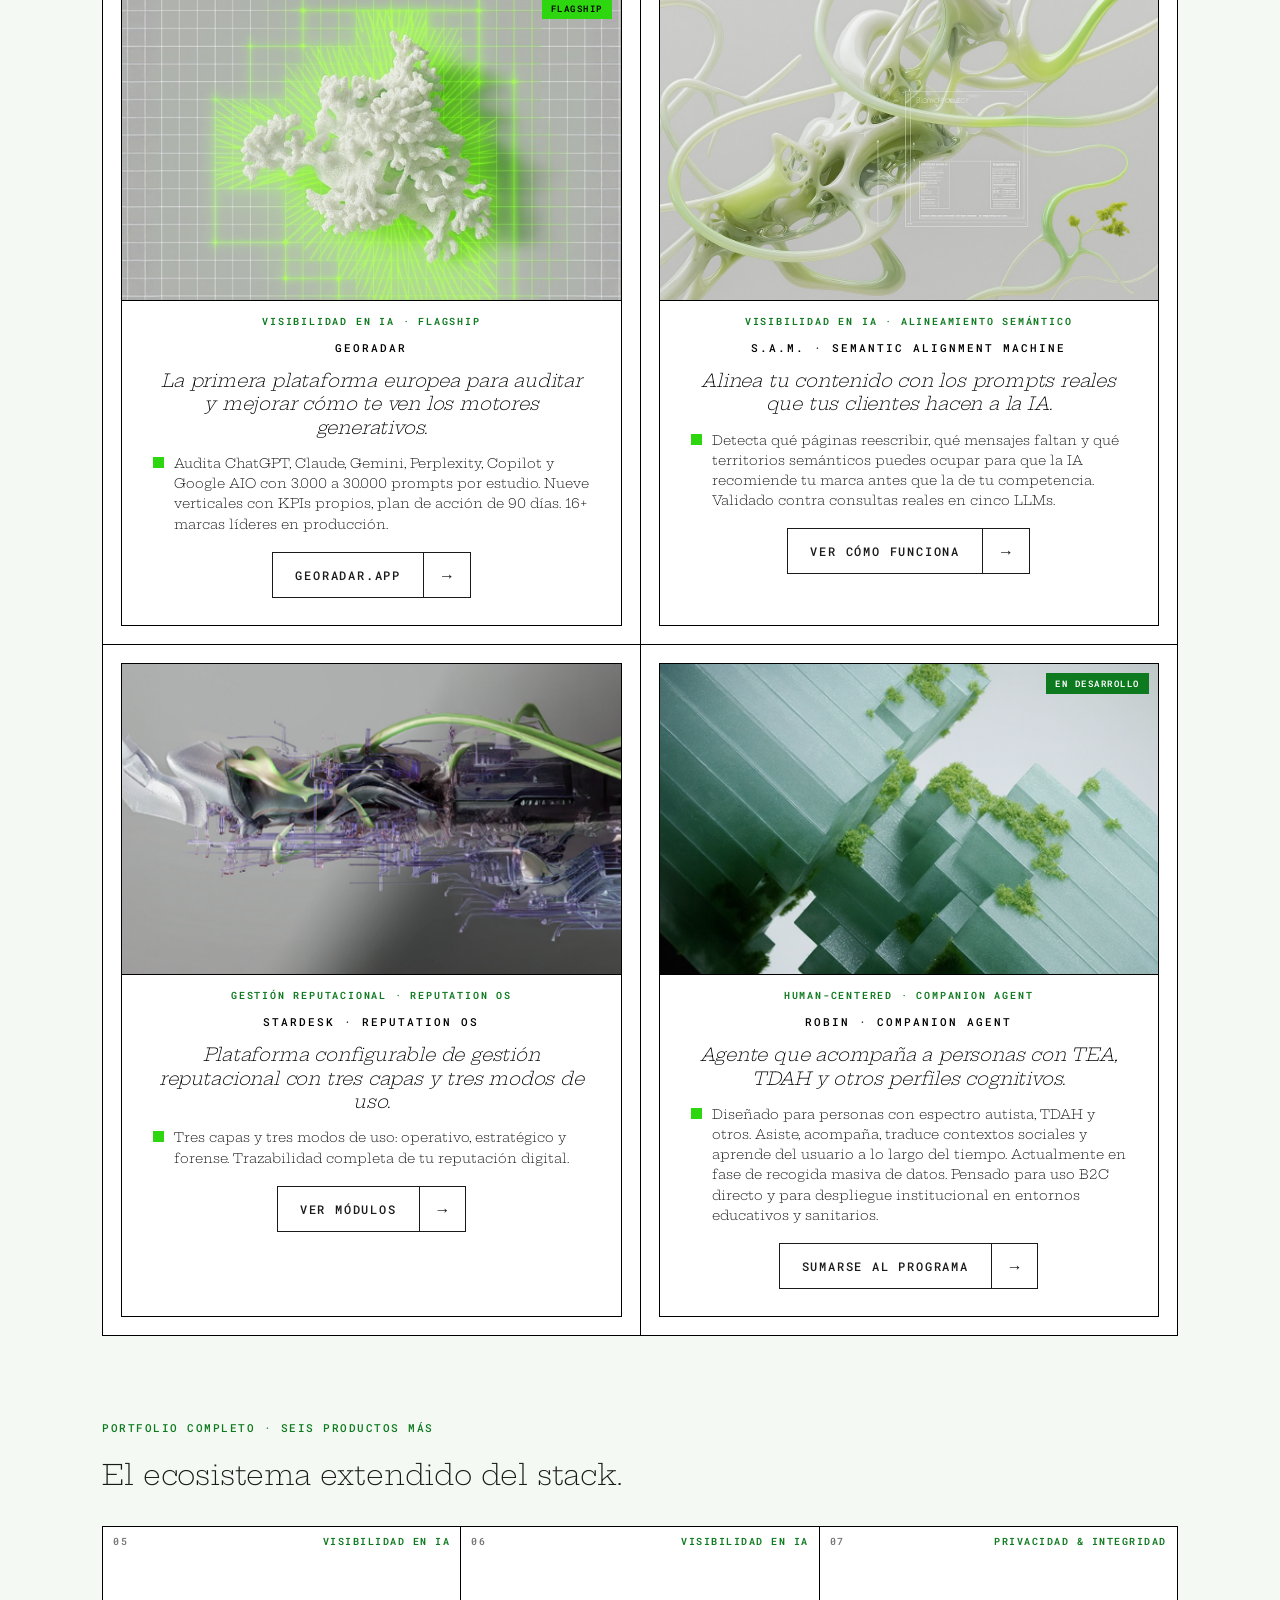
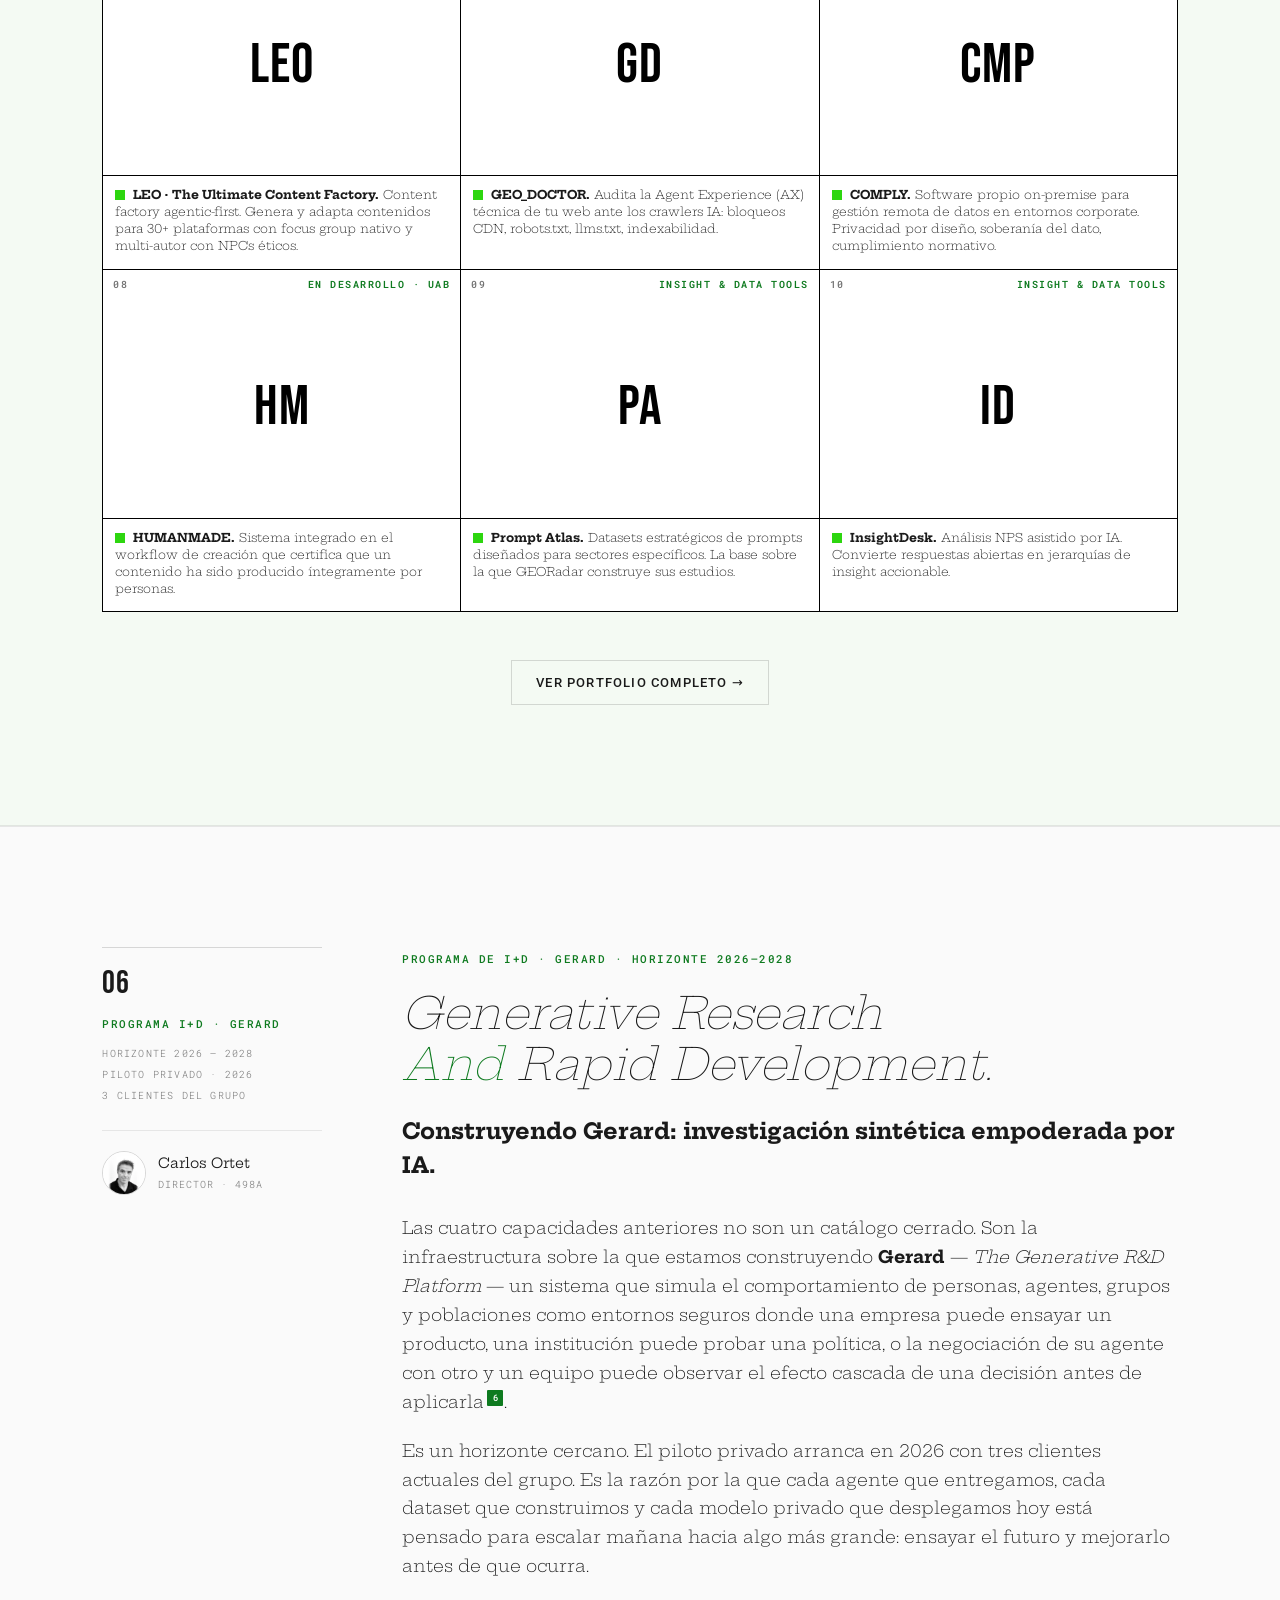
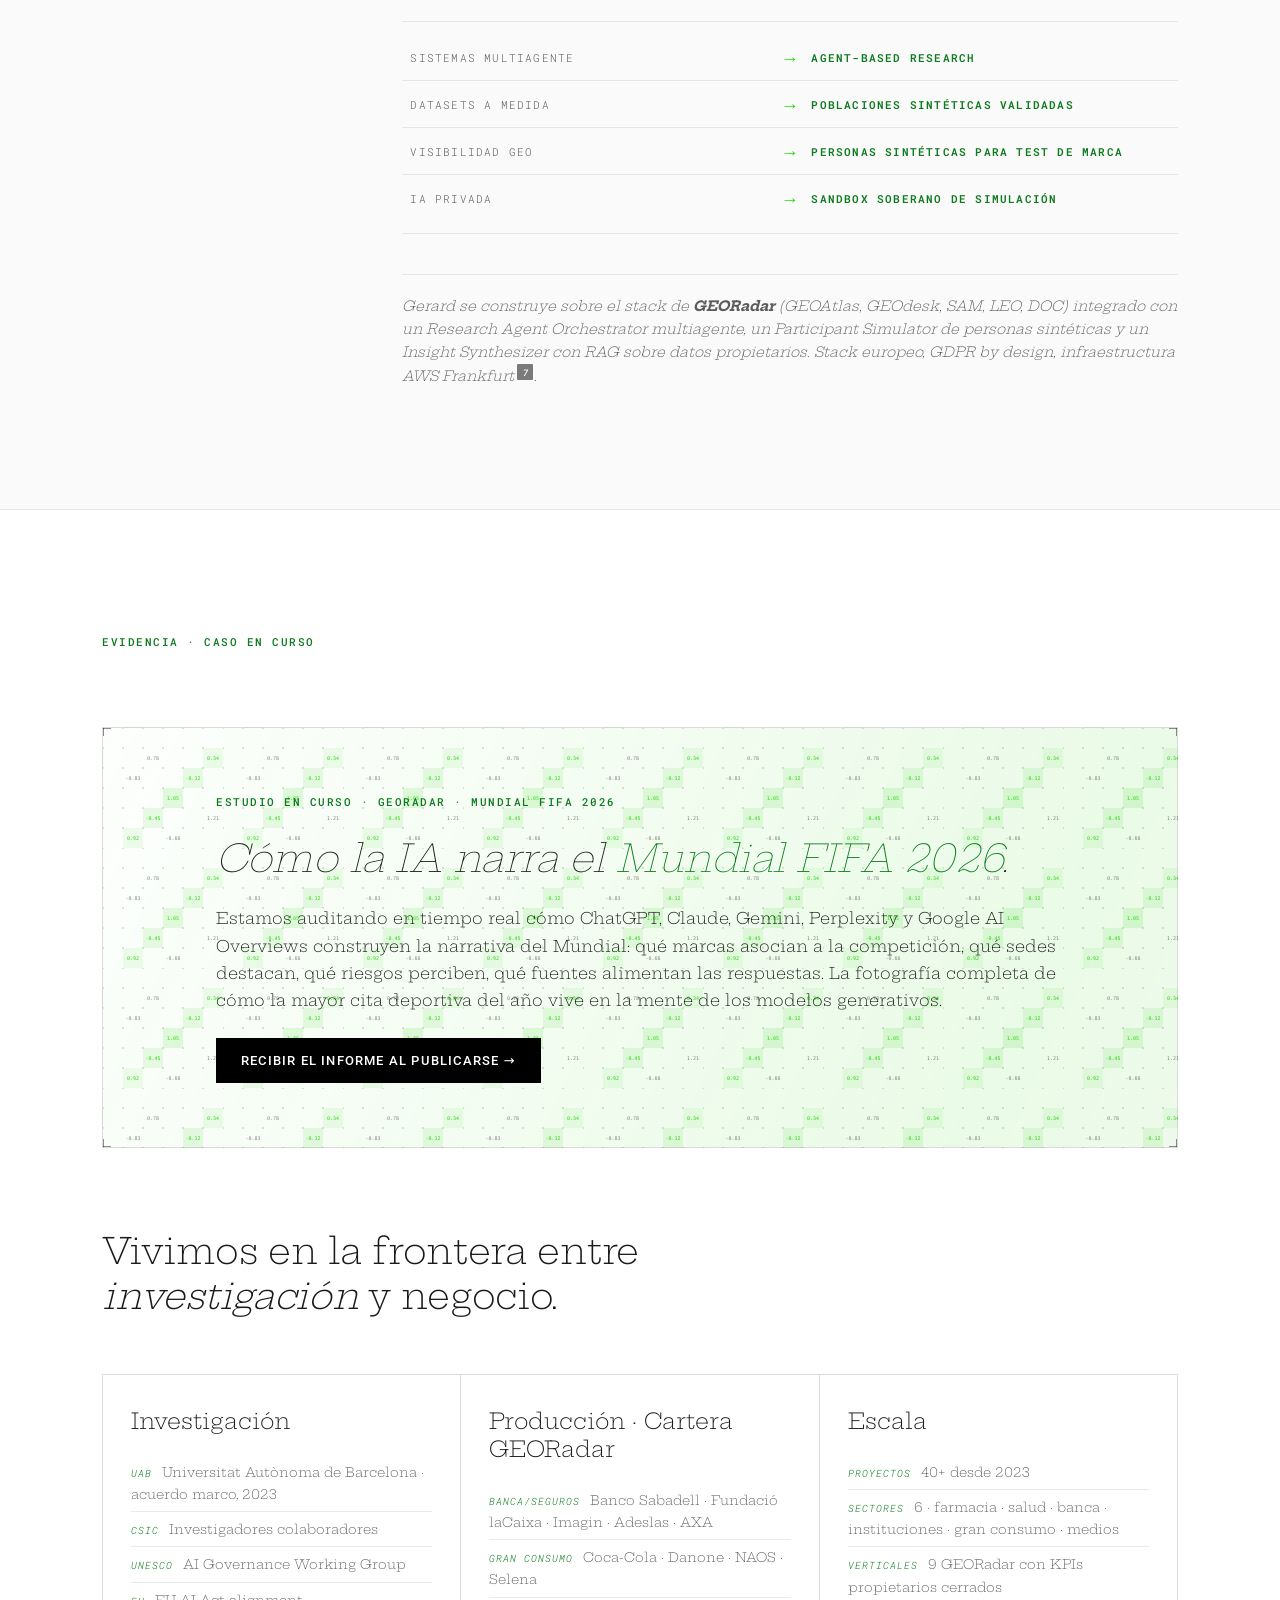
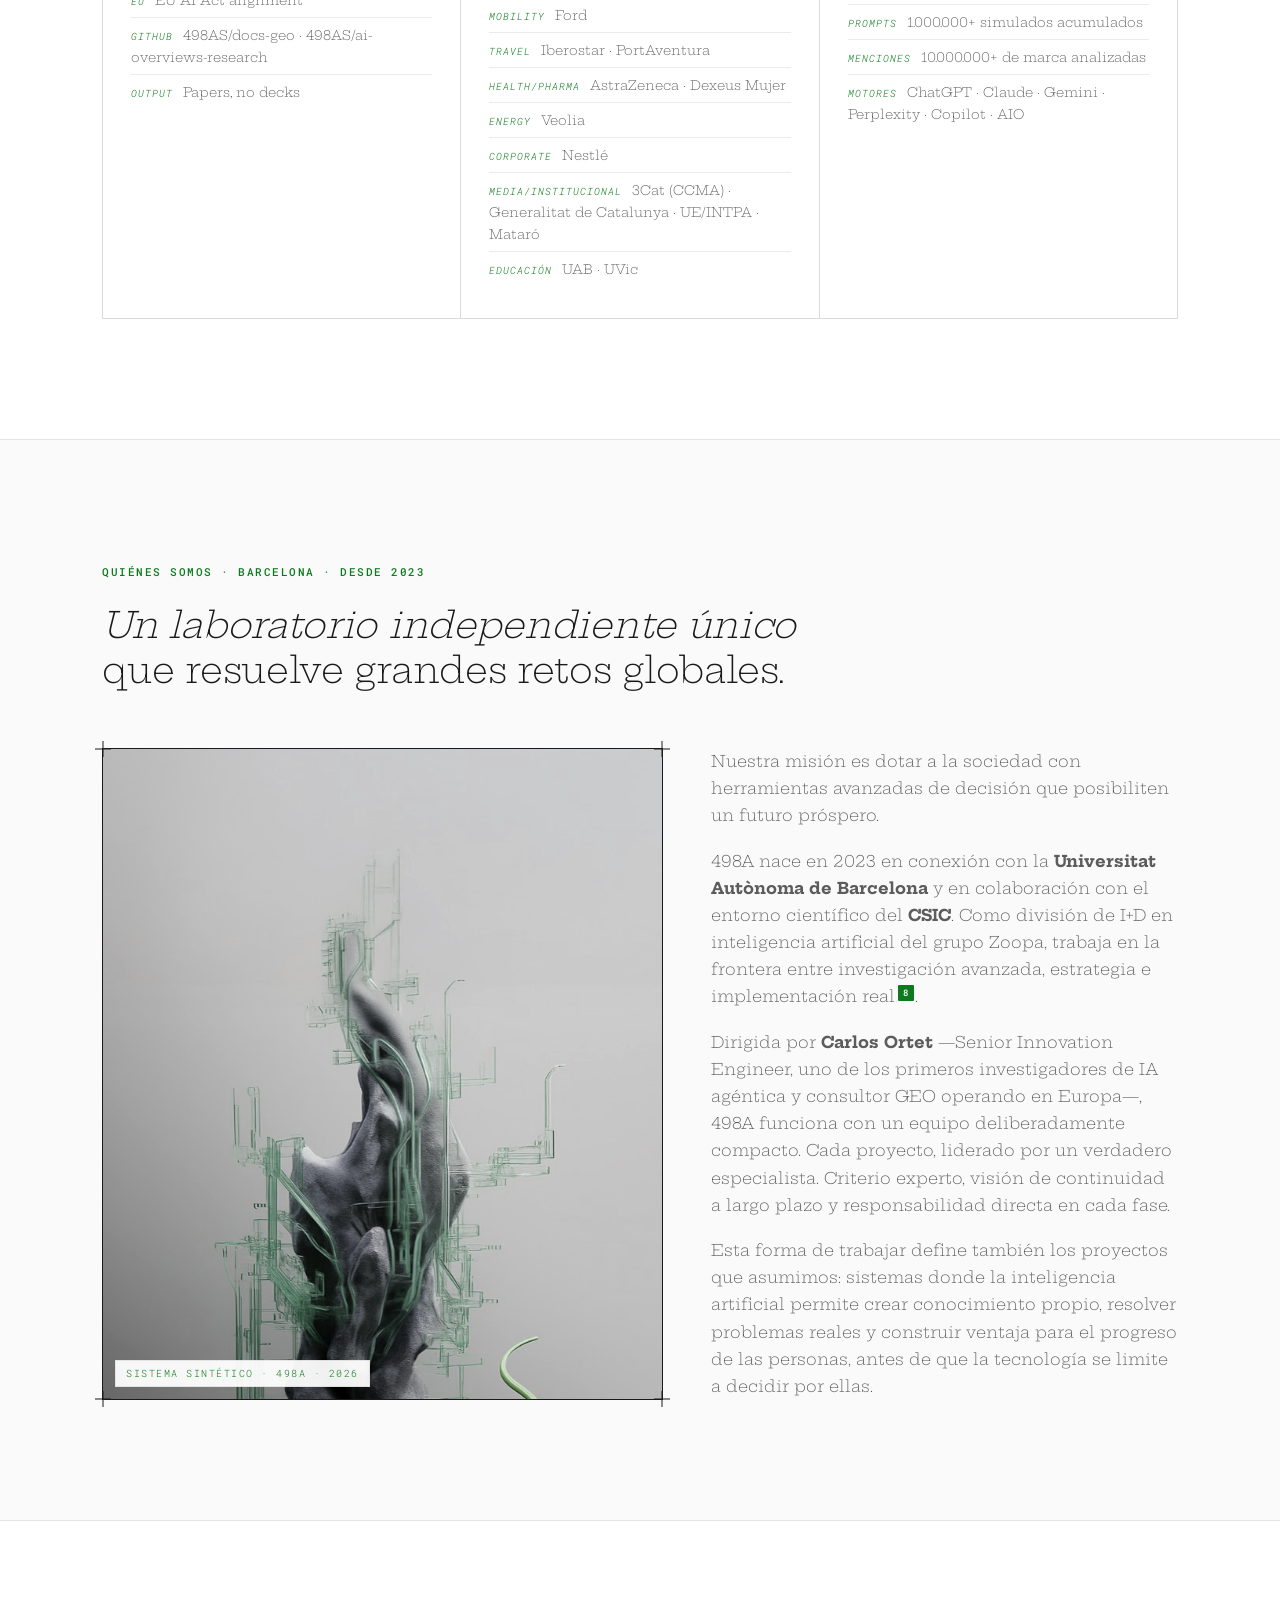
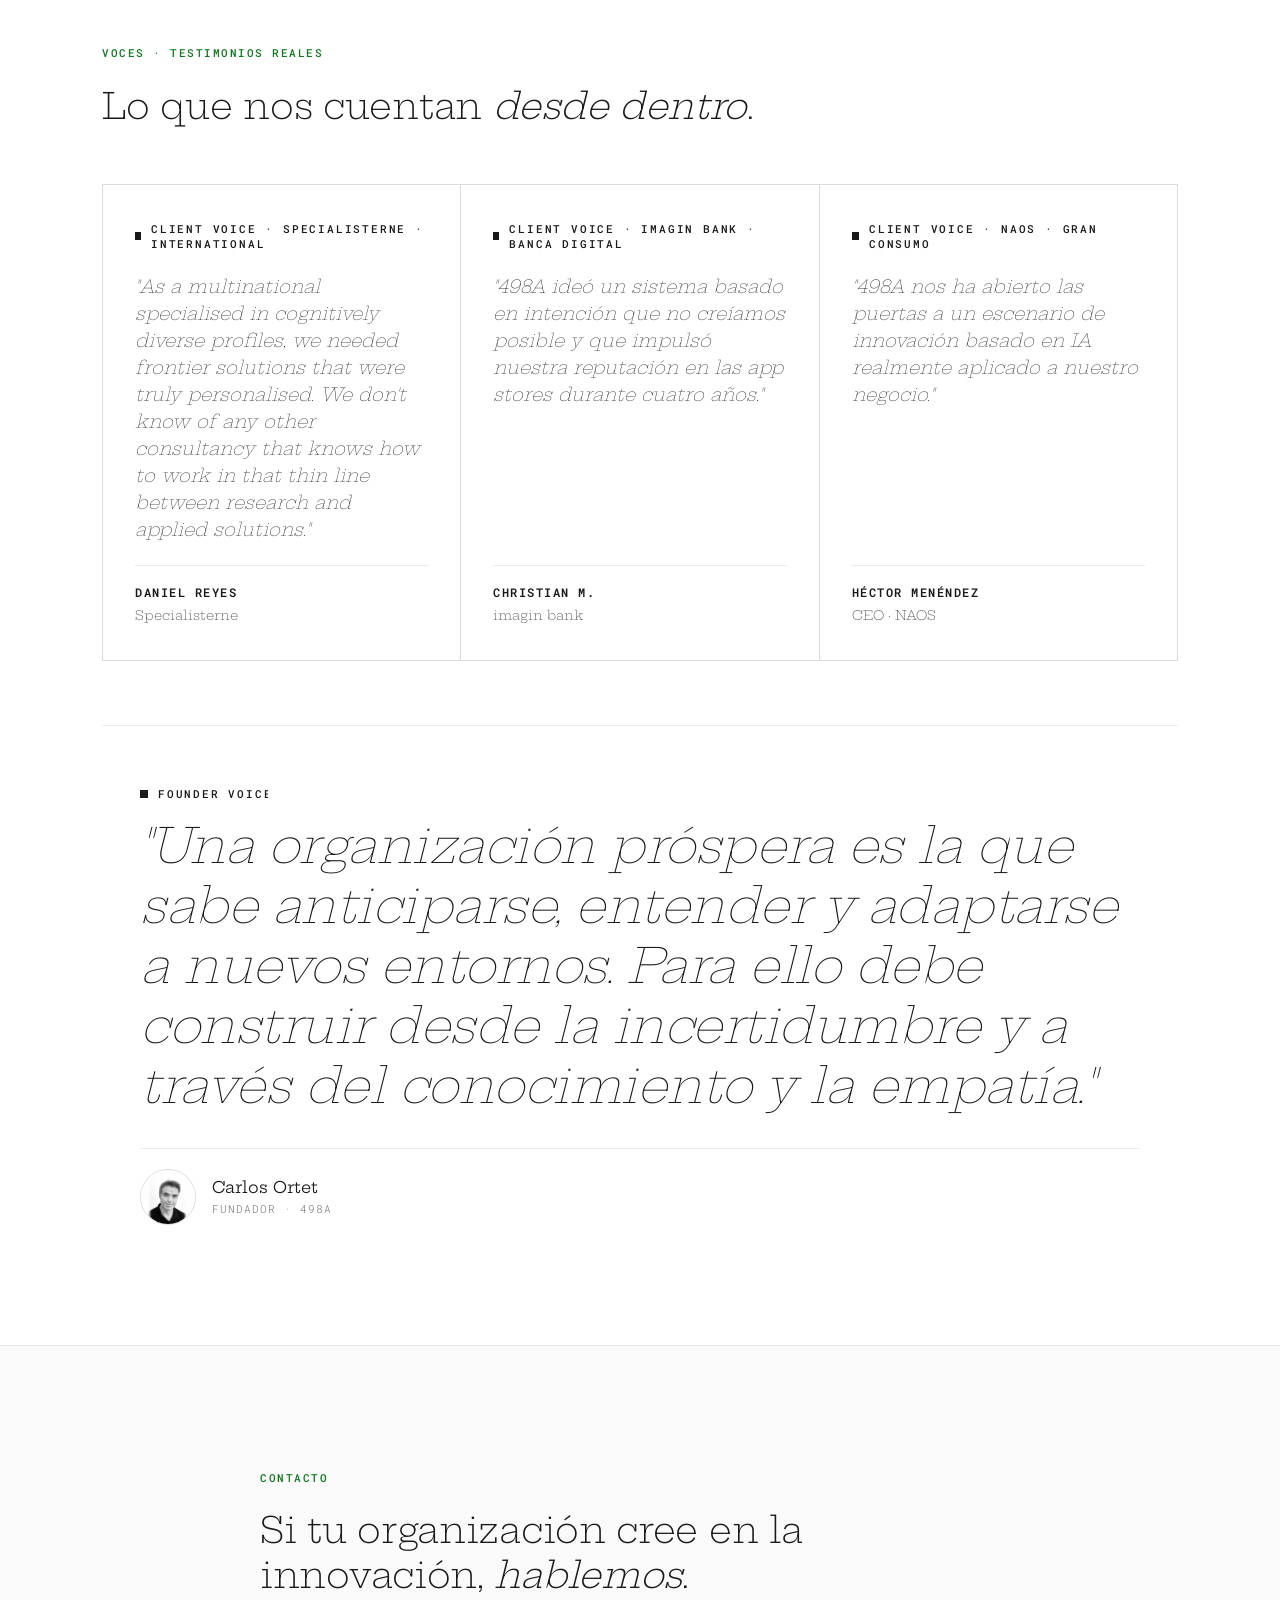
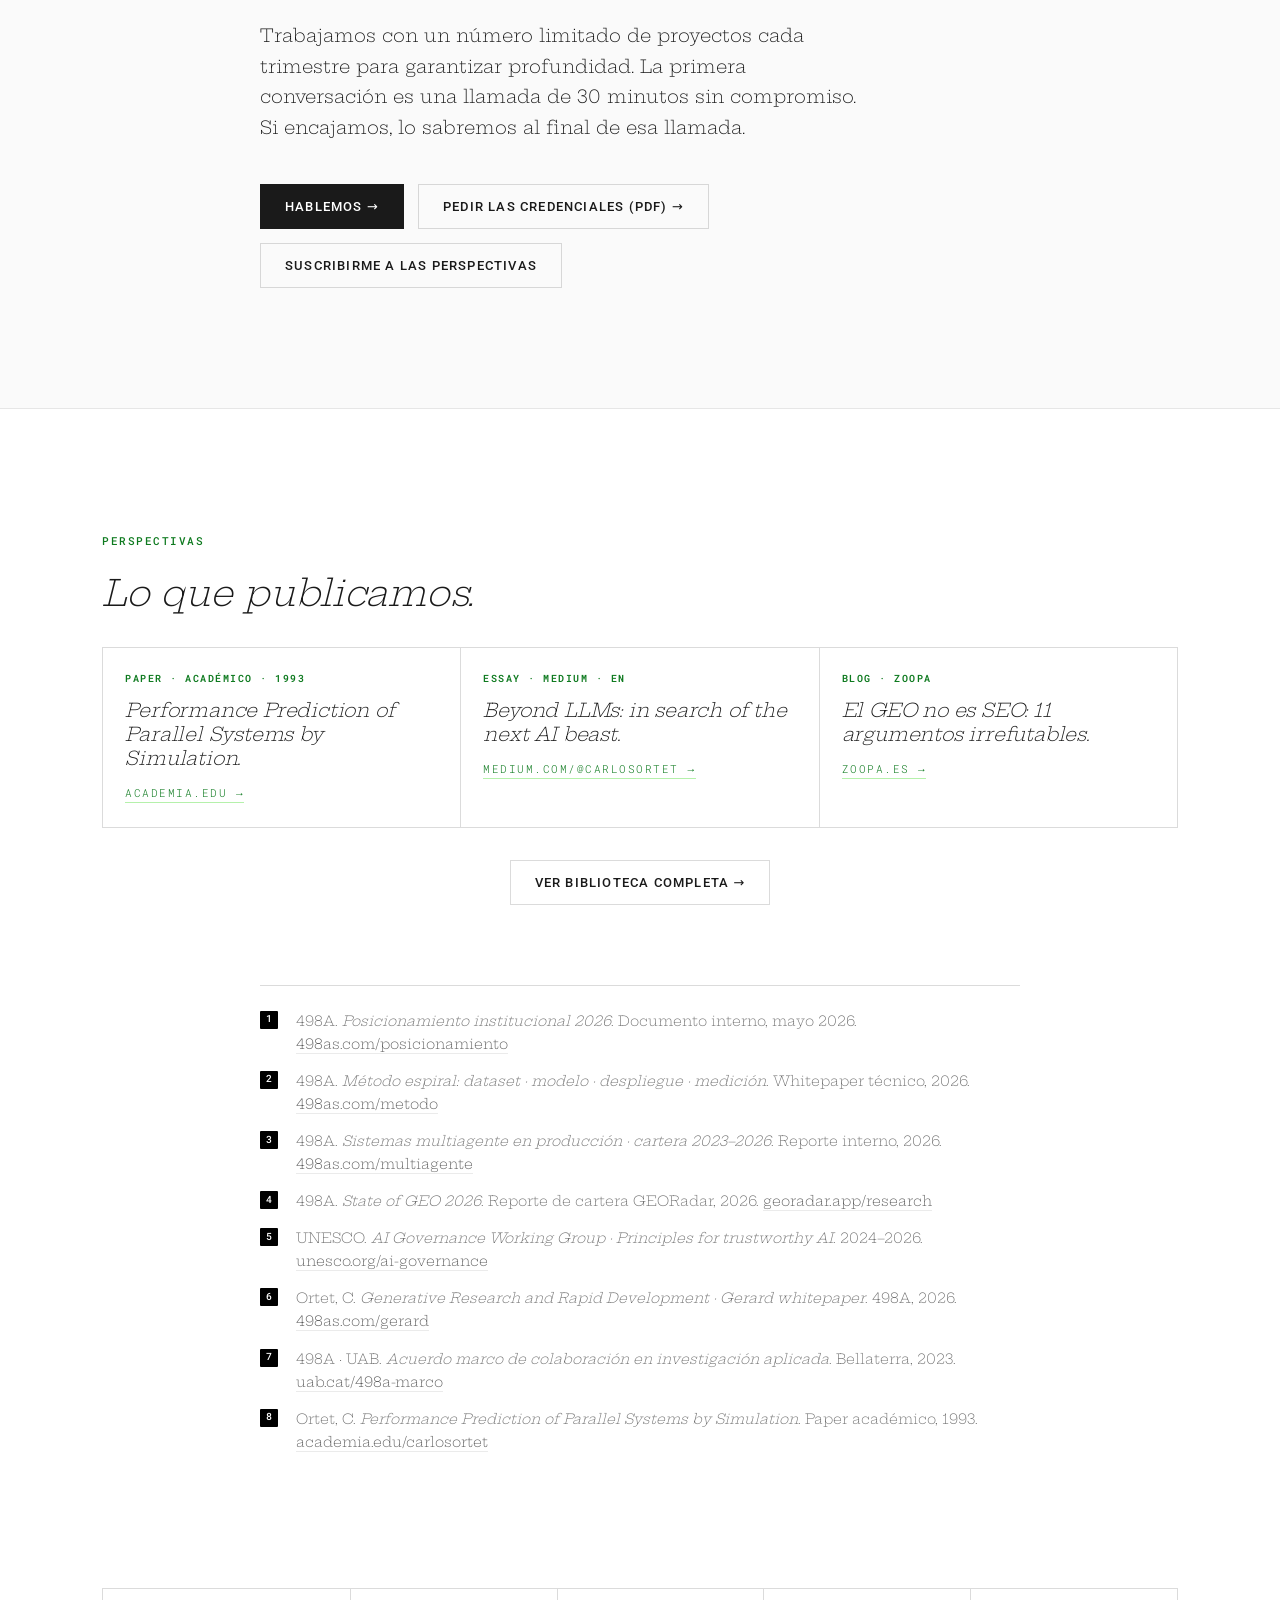
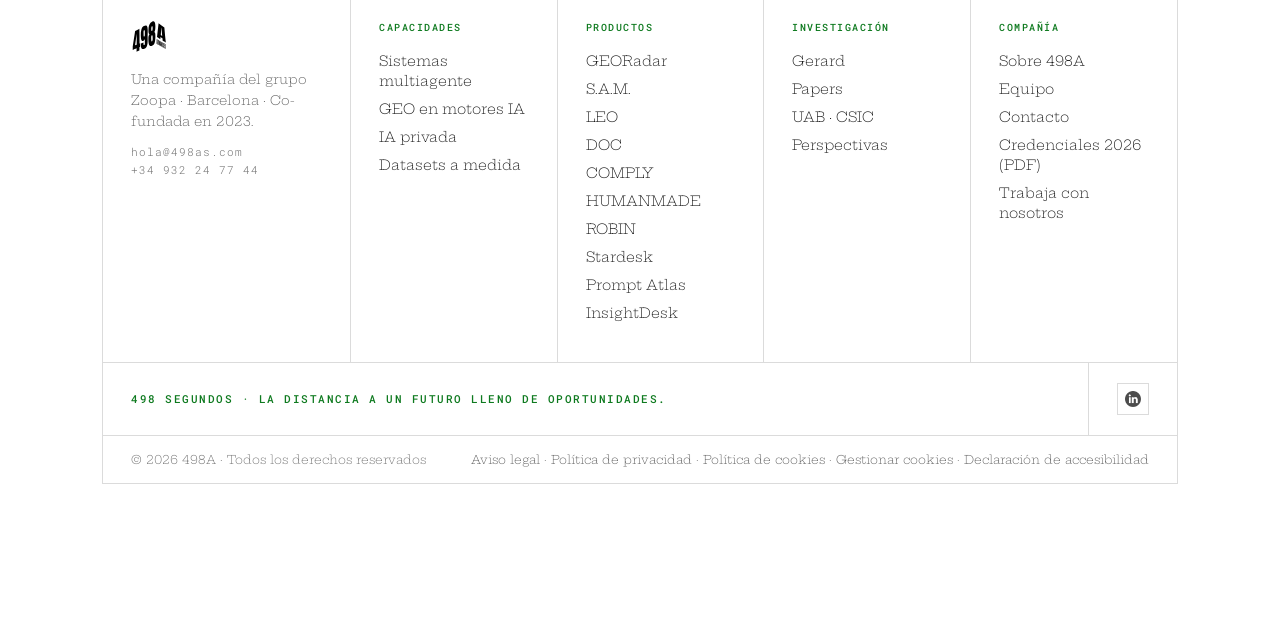
==== commit a8165896: "legales a 498advance.com + imagen propia para la tarjeta GEORadar - Las 9 paginas legales (html + md" ====
--- a/498Adesign/index.html
+++ b/498Adesign/index.html
@@ -2198,7 +2198,7 @@
     <article class="box">
       <span class="service-card__badge" style="background:var(--498-green);color:var(--498-black)">Flagship</span>
       <div class="service-card__image">
-        <img src="assets/visuals/sc-geo-visibility.jpg" alt="GEORadar · plataforma de visibilidad en IA">
+        <img src="assets/visuals/library-grid.jpg" alt="GEORadar · plataforma de visibilidad en IA">
       </div>
       <div class="service-card__num">Visibilidad en IA · Flagship</div>
       <h3 class="service-card__title">GEORadar</h3>
